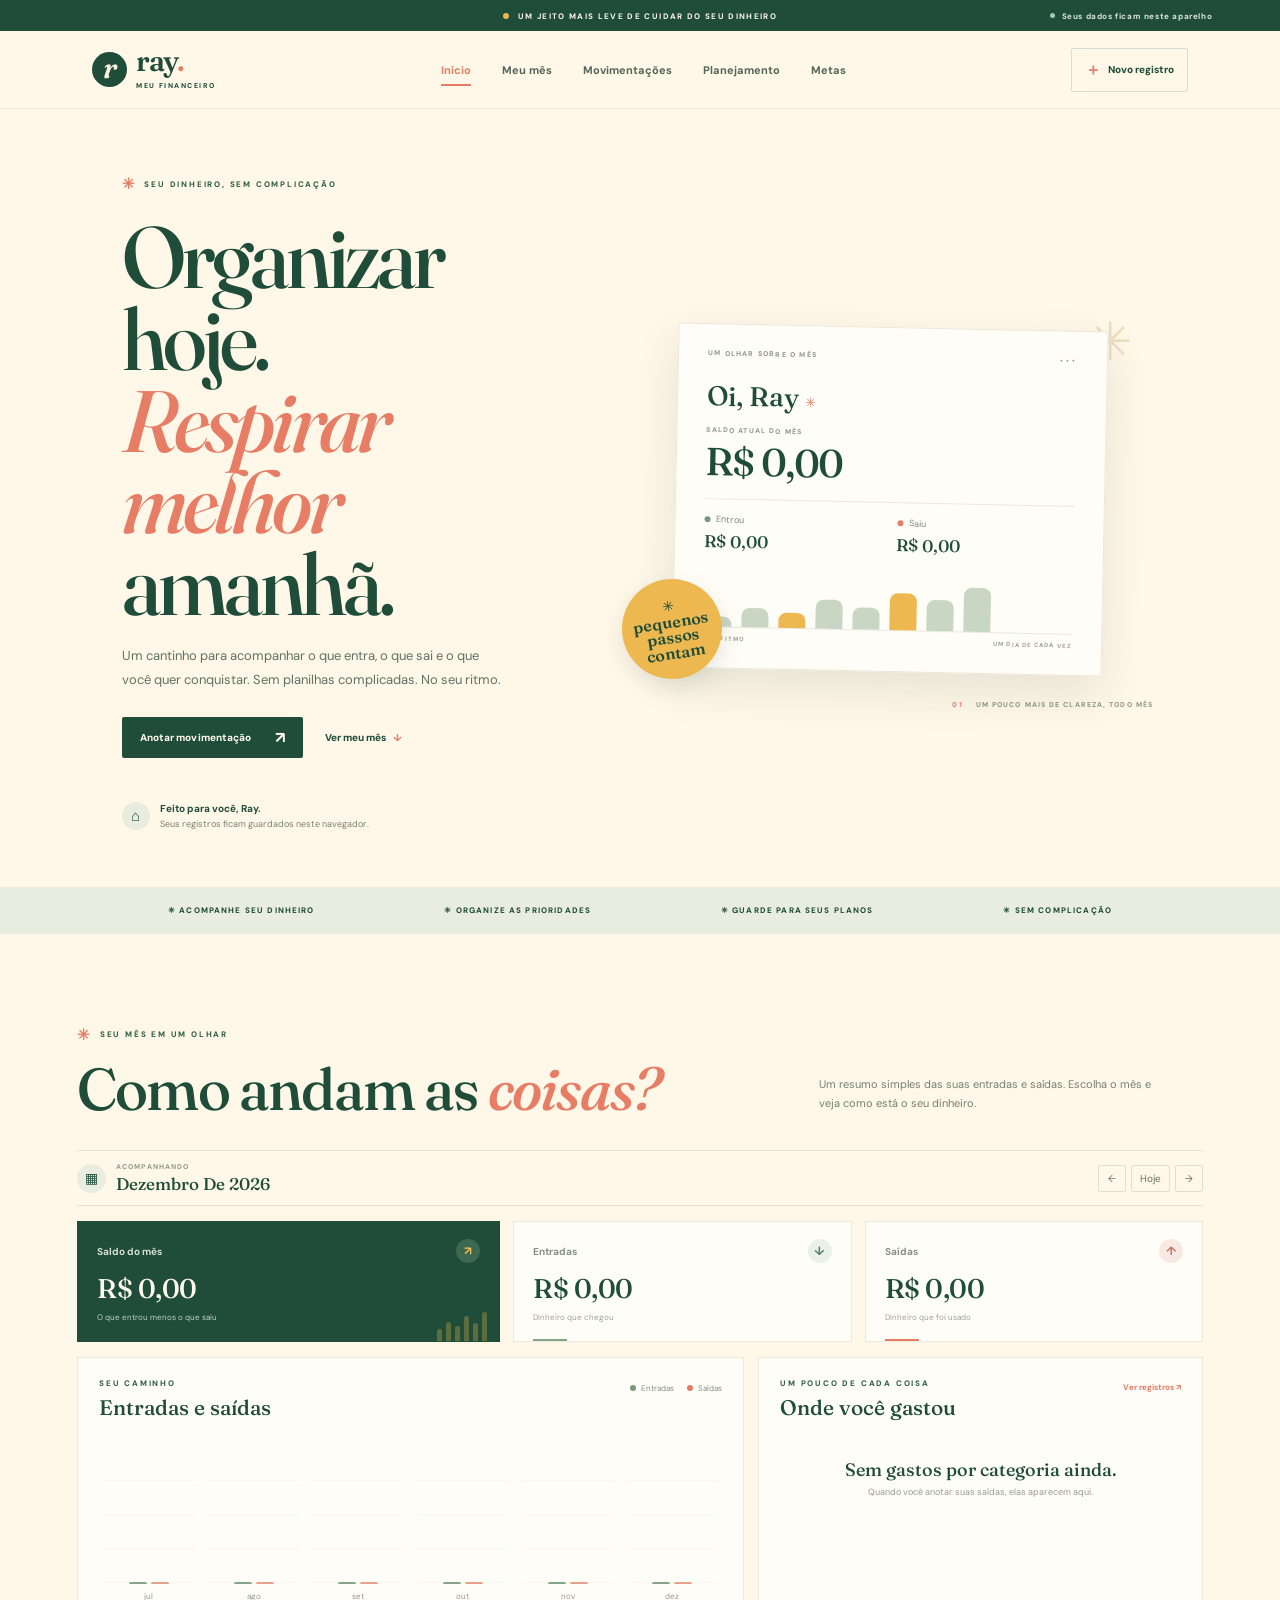
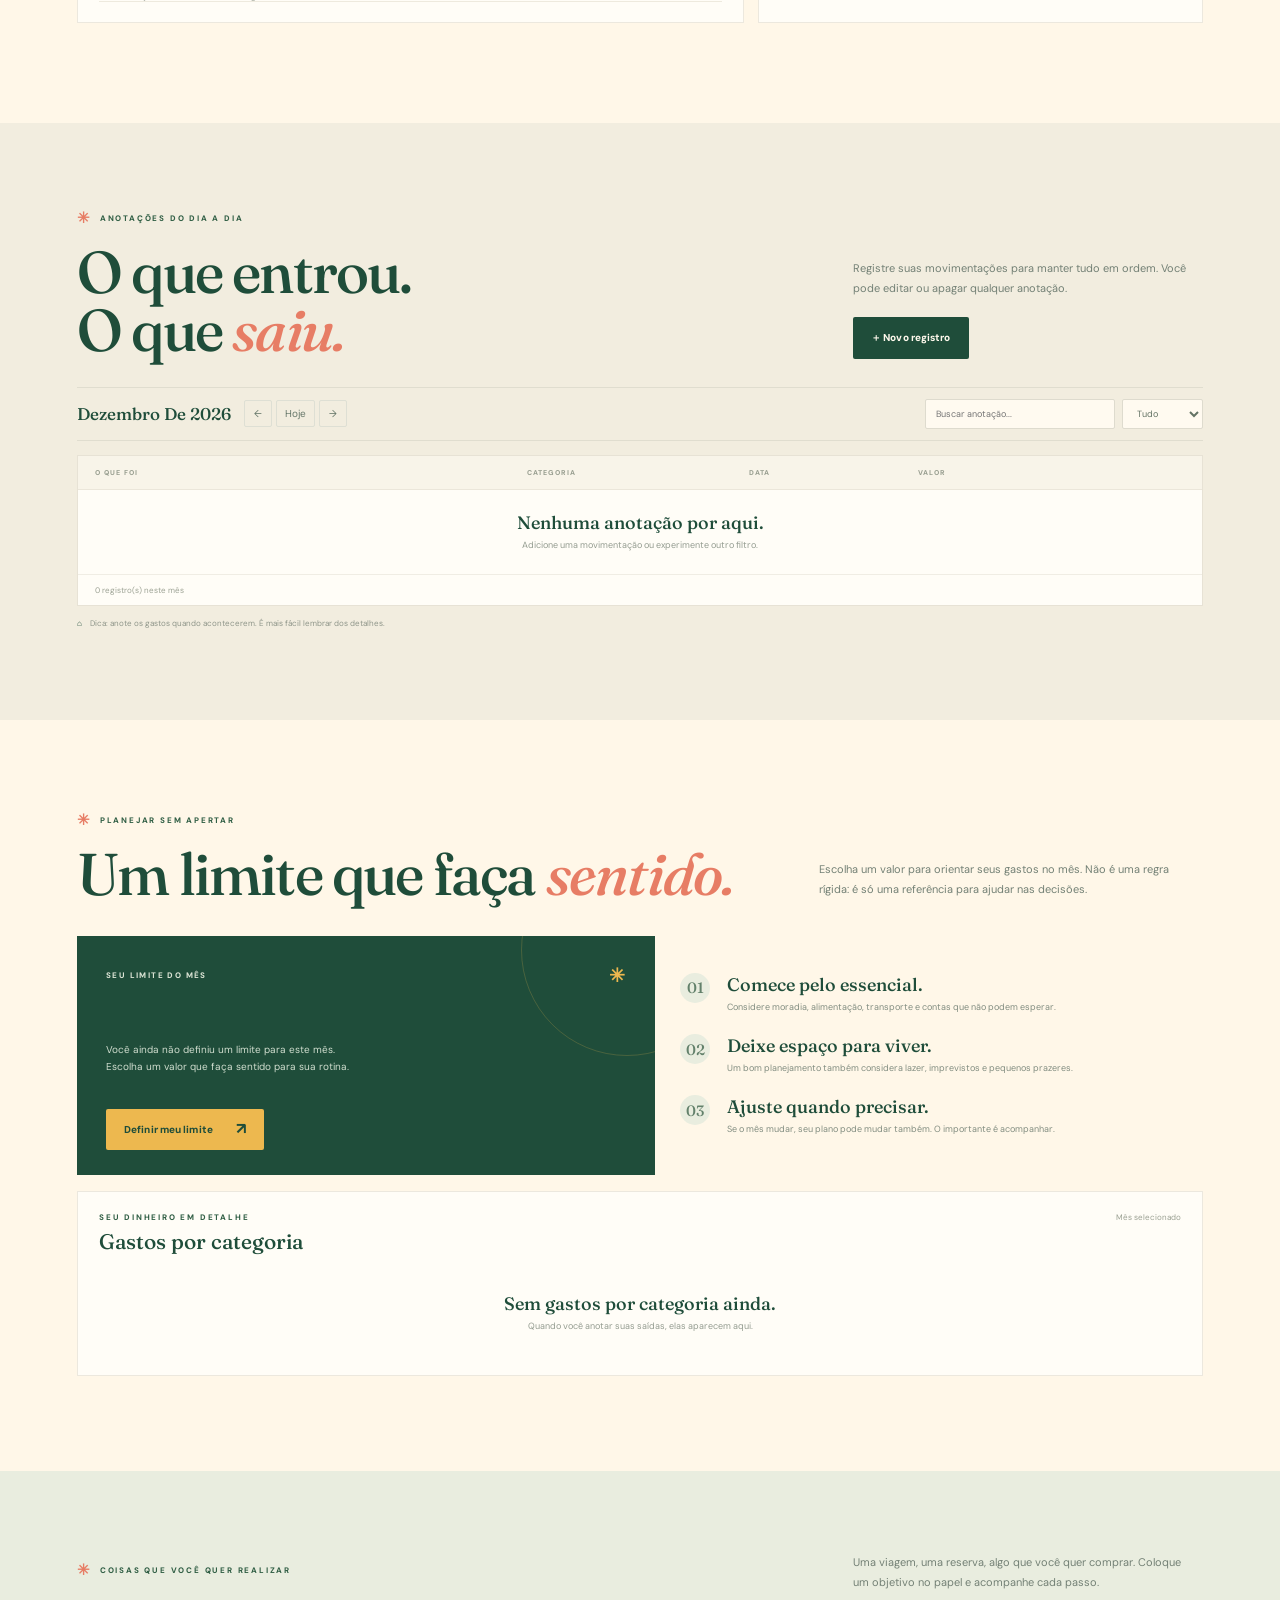
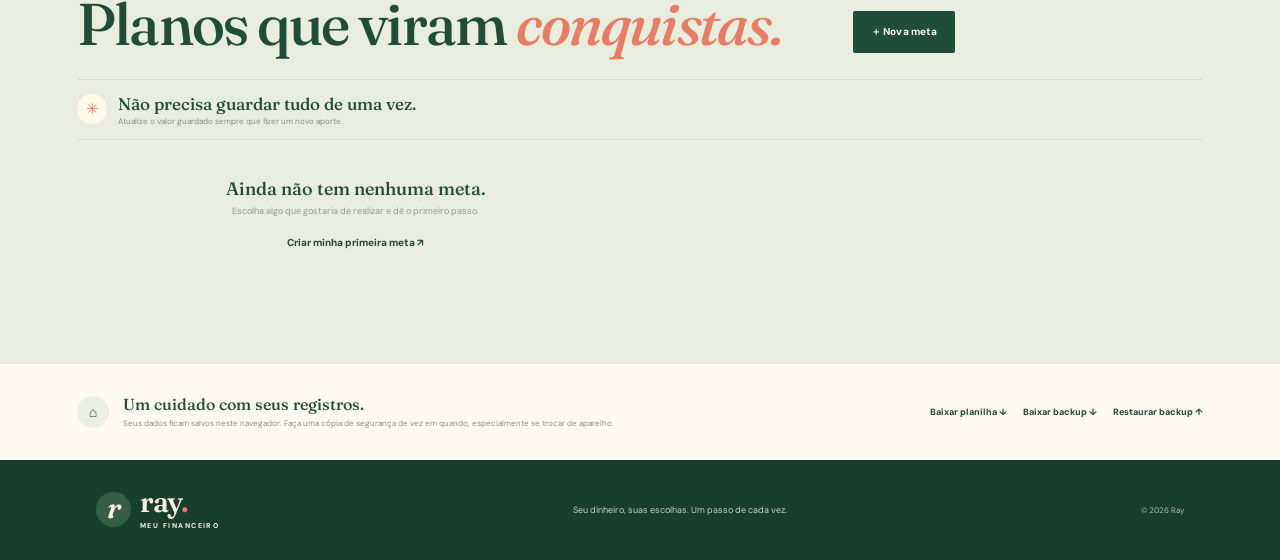
==== index.html @ ea3812a6 "Add CSV export option to finance dashboard" ====
<!doctype html>
<html lang="pt-BR">
<head>
  <meta charset="utf-8">
  <meta name="viewport" content="width=device-width, initial-scale=1">
  <meta name="theme-color" content="#fff7e8">
  <meta name="description" content="Um espaço simples para Ray acompanhar entradas, despesas, orçamento e metas pessoais.">
  <title>Ray — Meu dinheiro, no meu ritmo</title>
  <link rel="icon" href="assets/img/favicon.svg" type="image/svg+xml">
  <link rel="preconnect" href="https://fonts.googleapis.com">
  <link rel="preconnect" href="https://fonts.gstatic.com" crossorigin>
  <link href="https://fonts.googleapis.com/css2?family=DM+Sans:wght@400;500;600;700;800&family=Fraunces:opsz,wght@9..144,400;9..144,500;9..144,600;9..144,700&display=swap" rel="stylesheet">
  <link rel="stylesheet" href="assets/css/styles.css">
  <script defer src="assets/js/main.js"></script>
</head>
<body>
  <div class="announcement">
    <span class="announcement-dot"></span>
    UM JEITO MAIS LEVE DE CUIDAR DO SEU DINHEIRO
    <span class="announcement-right"><i></i> Seus dados ficam neste aparelho</span>
  </div>

  <header class="site-header">
    <a class="brand" href="#inicio" aria-label="Ray, início">
      <span class="brand-mark"><span>r</span></span>
      <span class="brand-word">ray<span>.</span><small>MEU FINANCEIRO</small></span>
    </a>
    <button class="mobile-nav-toggle" id="mobile-nav-toggle" type="button" aria-label="Abrir navegação" aria-expanded="false">☰</button>
    <nav class="desktop-nav" id="desktop-nav" aria-label="Navegação principal">
      <a href="#inicio" class="active">Início</a>
      <a href="#resumo">Meu mês</a>
      <a href="#movimentacoes">Movimentações</a>
      <a href="#planejamento">Planejamento</a>
      <a href="#metas">Metas</a>
    </nav>
    <button class="header-action" type="button" data-action="add-transaction"><span>＋</span> Novo registro</button>
  </header>

  <main>
    <section class="hero" id="inicio">
      <div class="hero-copy">
        <div class="eyebrow"><span>✳</span> SEU DINHEIRO, SEM COMPLICAÇÃO</div>
        <h1>Organizar hoje.<br><em>Respirar melhor</em><br>amanhã.</h1>
        <p>Um cantinho para acompanhar o que entra, o que sai e o que você quer conquistar. Sem planilhas complicadas. No seu ritmo.</p>
        <div class="hero-actions">
          <button class="button button-dark" type="button" data-action="add-transaction">Anotar movimentação <span>↗</span></button>
          <a class="text-link" href="#resumo">Ver meu mês <span>↓</span></a>
        </div>
        <div class="hero-note">
          <span class="note-symbol">⌂</span>
          <span><b>Feito para você, Ray.</b><br>Seus registros ficam guardados neste navegador.</span>
        </div>
      </div>

      <div class="hero-visual" aria-label="Prévia ilustrativa do resumo financeiro">
        <div class="hero-sun">✳</div>
        <div class="hero-paper">
          <div class="paper-head"><span>UM OLHAR SOBRE O MÊS</span><span class="paper-menu">•••</span></div>
          <div class="paper-greeting">Oi, Ray <span>✳</span></div>
          <div class="paper-label">SALDO ATUAL DO MÊS</div>
          <div class="paper-balance" id="hero-balance">R$ 0,00</div>
          <div class="paper-divider"></div>
          <div class="paper-stats">
            <div><span><i class="mini-dot dot-in"></i> Entrou</span><b id="hero-income">R$ 0,00</b></div>
            <div><span><i class="mini-dot dot-out"></i> Saiu</span><b id="hero-expenses">R$ 0,00</b></div>
          </div>
          <div class="paper-chart" id="hero-chart" aria-hidden="true">
            <i style="height:18%"></i><i style="height:34%"></i><i style="height:27%"></i><i style="height:51%"></i><i style="height:39%"></i><i style="height:66%"></i><i style="height:55%"></i><i style="height:78%"></i>
          </div>
          <div class="paper-chart-foot"><span>SEU RITMO</span><span>UM DIA DE CADA VEZ</span></div>
        </div>
        <div class="hero-sticker"><span>✳</span><b>pequenos<br>passos contam</b></div>
        <div class="hero-caption"><span>01</span> UM POUCO MAIS DE CLAREZA, TODO MÊS</div>
      </div>
    </section>

    <section class="benefit-strip">
      <span>✳ ACOMPANHE SEU DINHEIRO</span>
      <span>✳ ORGANIZE AS PRIORIDADES</span>
      <span>✳ GUARDE PARA SEUS PLANOS</span>
      <span>✳ SEM COMPLICAÇÃO</span>
    </section>

    <section class="section-wrap month-section" id="resumo">
      <div class="section-heading">
        <div>
          <div class="eyebrow"><span>✳</span> SEU MÊS EM UM OLHAR</div>
          <h2>Como andam as <em>coisas?</em></h2>
        </div>
        <p>Um resumo simples das suas entradas e saídas. Escolha o mês e veja como está o seu dinheiro.</p>
      </div>
      <div class="month-toolbar">
        <div class="month-current"><span class="month-icon">▦</span><div><small>ACOMPANHANDO</small><strong id="month-label">Mês atual</strong></div></div>
        <div class="month-switch">
          <button type="button" data-action="previous-month" aria-label="Mês anterior">←</button>
          <button type="button" data-action="current-month">Hoje</button>
          <button type="button" data-action="next-month" aria-label="Próximo mês">→</button>
        </div>
      </div>

      <div class="summary-grid">
        <article class="summary-card balance-card">
          <div class="summary-card-head"><span>Saldo do mês</span><span class="summary-symbol">↗</span></div>
          <strong id="summary-balance">R$ 0,00</strong>
          <small>O que entrou menos o que saiu</small>
          <div class="balance-flourish"><i></i><i></i><i></i><i></i><i></i><i></i></div>
        </article>
        <article class="summary-card">
          <div class="summary-card-head"><span>Entradas</span><span class="summary-symbol symbol-green">↓</span></div>
          <strong id="summary-income">R$ 0,00</strong>
          <small>Dinheiro que chegou</small>
          <div class="summary-underline underline-green"></div>
        </article>
        <article class="summary-card">
          <div class="summary-card-head"><span>Saídas</span><span class="summary-symbol symbol-coral">↑</span></div>
          <strong id="summary-expenses">R$ 0,00</strong>
          <small>Dinheiro que foi usado</small>
          <div class="summary-underline underline-coral"></div>
        </article>
      </div>

      <div class="summary-lower">
        <article class="paper-panel movement-panel">
          <div class="panel-heading">
            <div><span class="eyebrow">SEU CAMINHO</span><h3>Entradas e saídas</h3></div>
            <div class="chart-legend"><span><i class="legend-in"></i>Entradas</span><span><i class="legend-out"></i>Saídas</span></div>
          </div>
          <div class="movement-chart" id="movement-chart"></div>
        </article>
        <article class="paper-panel category-panel">
          <div class="panel-heading">
            <div><span class="eyebrow">UM POUCO DE CADA COISA</span><h3>Onde você gastou</h3></div>
            <a class="small-link" href="#movimentacoes">Ver registros ↗</a>
          </div>
          <div id="category-breakdown" class="category-breakdown"></div>
        </article>
      </div>
    </section>

    <section class="transactions-section" id="movimentacoes">
      <div class="section-wrap transactions-wrap">
        <div class="section-heading">
          <div><div class="eyebrow"><span>✳</span> ANOTAÇÕES DO DIA A DIA</div><h2>O que entrou.<br>O que <em>saiu.</em></h2></div>
          <div class="section-heading-side"><p>Registre suas movimentações para manter tudo em ordem. Você pode editar ou apagar qualquer anotação.</p><button class="button button-dark" type="button" data-action="add-transaction">＋ Novo registro</button></div>
        </div>
        <div class="records-toolbar">
          <div class="records-month"><strong id="records-month-label">Mês atual</strong><div class="month-switch"><button type="button" data-action="previous-month" aria-label="Mês anterior">←</button><button type="button" data-action="current-month">Hoje</button><button type="button" data-action="next-month" aria-label="Próximo mês">→</button></div></div>
          <div class="record-filters"><input type="search" id="transaction-search" placeholder="Buscar anotação..." aria-label="Buscar movimentação"><select id="transaction-filter" aria-label="Filtrar por tipo"><option value="all">Tudo</option><option value="income">Entradas</option><option value="expense">Saídas</option></select></div>
        </div>
        <div class="records-table">
          <div class="records-head"><span>O QUE FOI</span><span>CATEGORIA</span><span>DATA</span><span>VALOR</span><span></span></div>
          <div id="all-transactions"></div>
          <div class="records-foot" id="transaction-count">Nenhum registro ainda</div>
        </div>
        <div class="records-note"><span>⌂</span> Dica: anote os gastos quando acontecerem. É mais fácil lembrar dos detalhes.</div>
      </div>
    </section>

    <section class="section-wrap planning-section" id="planejamento">
      <div class="section-heading">
        <div><div class="eyebrow"><span>✳</span> PLANEJAR SEM APERTAR</div><h2>Um limite que faça <em>sentido.</em></h2></div>
        <p>Escolha um valor para orientar seus gastos no mês. Não é uma regra rígida: é só uma referência para ajudar nas decisões.</p>
      </div>
      <div class="planning-grid">
        <article class="budget-paper">
          <div class="budget-top"><span>SEU LIMITE DO MÊS</span><span class="budget-flower">✳</span></div>
          <div id="budget-summary" class="budget-summary"></div>
          <button class="button button-cream" type="button" data-action="set-budget">Definir meu limite <span>↗</span></button>
        </article>
        <div class="planning-side">
          <div class="planning-note">
            <span class="note-number">01</span><div><b>Comece pelo essencial.</b><p>Considere moradia, alimentação, transporte e contas que não podem esperar.</p></div>
          </div>
          <div class="planning-note">
            <span class="note-number">02</span><div><b>Deixe espaço para viver.</b><p>Um bom planejamento também considera lazer, imprevistos e pequenos prazeres.</p></div>
          </div>
          <div class="planning-note">
            <span class="note-number">03</span><div><b>Ajuste quando precisar.</b><p>Se o mês mudar, seu plano pode mudar também. O importante é acompanhar.</p></div>
          </div>
        </div>
      </div>
      <div class="category-budget paper-panel">
        <div class="panel-heading"><div><span class="eyebrow">SEU DINHEIRO EM DETALHE</span><h3>Gastos por categoria</h3></div><span class="soft-label">Mês selecionado</span></div>
        <div id="planning-categories" class="category-breakdown"></div>
      </div>
    </section>

    <section class="goals-section" id="metas">
      <div class="section-wrap goals-wrap">
        <div class="section-heading">
          <div><div class="eyebrow"><span>✳</span> COISAS QUE VOCÊ QUER REALIZAR</div><h2>Planos que viram <em>conquistas.</em></h2></div>
          <div class="section-heading-side"><p>Uma viagem, uma reserva, algo que você quer comprar. Coloque um objetivo no papel e acompanhe cada passo.</p><button class="button button-dark" type="button" data-action="add-goal">＋ Nova meta</button></div>
        </div>
        <div class="goals-intro"><span>✳</span><div><b>Não precisa guardar tudo de uma vez.</b><small>Atualize o valor guardado sempre que fizer um novo aporte.</small></div></div>
        <div class="goals-grid" id="goals-list"></div>
      </div>
    </section>

    <section class="backup-section">
      <div class="section-wrap backup-inner">
        <div class="backup-mark">⌂</div>
        <div><b>Um cuidado com seus registros.</b><p>Seus dados ficam salvos neste navegador. Faça uma cópia de segurança de vez em quando, especialmente se trocar de aparelho.</p></div>
        <div class="backup-actions"><button class="text-link" type="button" data-action="export-csv">Baixar planilha ↓</button><button class="text-link" type="button" data-action="export-backup">Baixar backup ↓</button><button class="text-link" type="button" data-action="import-backup">Restaurar backup ↑</button><input type="file" id="backup-file" accept="application/json,.json" hidden></div>
      </div>
    </section>
  </main>

  <footer class="site-footer">
    <a class="brand footer-brand" href="#inicio"><span class="brand-mark"><span>r</span></span><span class="brand-word">ray<span>.</span><small>MEU FINANCEIRO</small></span></a>
    <p>Seu dinheiro, suas escolhas. Um passo de cada vez.</p>
    <span class="footer-year">© <span id="current-year"></span> Ray</span>
  </footer>

  <dialog class="modal" id="transaction-modal">
    <form id="transaction-form" class="modal-form">
      <div class="modal-head"><div><span class="eyebrow">UM NOVO REGISTRO</span><h2 id="transaction-modal-title">O que aconteceu?</h2></div><button class="modal-close" type="button" data-close="transaction-modal" aria-label="Fechar">×</button></div>
      <input type="hidden" name="id">
      <div class="type-switch"><label><input type="radio" name="type" value="expense" checked><span>Saída</span></label><label><input type="radio" name="type" value="income"><span>Entrada</span></label></div>
      <label class="field-label">Descrição<input name="description" maxlength="70" placeholder="Ex.: mercado, salário..." required></label>
      <div class="form-grid"><label class="field-label">Valor<input name="amount" type="number" min="0.01" step="0.01" placeholder="0,00" required></label><label class="field-label">Data<input name="date" type="date" required></label></div>
      <label class="field-label">Categoria<select name="category" id="transaction-category" required></select></label>
      <div class="modal-actions"><button class="button button-soft" type="button" data-close="transaction-modal">Cancelar</button><button class="button button-dark" type="submit">Salvar registro <span>↗</span></button></div>
    </form>
  </dialog>

  <dialog class="modal" id="budget-modal">
    <form id="budget-form" class="modal-form">
      <div class="modal-head"><div><span class="eyebrow">SEU PLANEJAMENTO</span><h2>Qual é o seu limite?</h2></div><button class="modal-close" type="button" data-close="budget-modal" aria-label="Fechar">×</button></div>
      <p class="modal-copy">Escolha quanto deseja usar neste mês. Você pode alterar esse valor quando quiser.</p>
      <label class="field-label">Limite mensal (R$)<input name="limit" type="number" min="0.01" step="0.01" placeholder="Ex.: 2500" required></label>
      <div class="modal-actions"><button class="button button-soft" type="button" data-close="budget-modal">Agora não</button><button class="button button-dark" type="submit">Guardar limite <span>↗</span></button></div>
    </form>
  </dialog>

  <dialog class="modal" id="goal-modal">
    <form id="goal-form" class="modal-form">
      <div class="modal-head"><div><span class="eyebrow">UM PLANO SEU</span><h2 id="goal-modal-title">O que você quer conquistar?</h2></div><button class="modal-close" type="button" data-close="goal-modal" aria-label="Fechar">×</button></div>
      <input type="hidden" name="id">
      <label class="field-label">Nome da meta<input name="name" maxlength="55" placeholder="Ex.: viagem, reserva..." required></label>
      <div class="form-grid"><label class="field-label">Valor desejado (R$)<input name="target" type="number" min="0.01" step="0.01" placeholder="Ex.: 5000" required></label><label class="field-label">Já guardado (R$)<input name="saved" type="number" min="0" step="0.01" value="0"></label></div>
      <div class="modal-actions"><button class="button button-soft" type="button" data-close="goal-modal">Cancelar</button><button class="button button-dark" type="submit">Salvar meta <span>↗</span></button></div>
    </form>
  </dialog>

  <dialog class="modal" id="contribution-modal">
    <form id="contribution-form" class="modal-form">
      <div class="modal-head"><div><span class="eyebrow">MAIS UM PASSO</span><h2>Adicionar ao que guardou.</h2></div><button class="modal-close" type="button" data-close="contribution-modal" aria-label="Fechar">×</button></div>
      <input type="hidden" name="id">
      <p class="modal-copy" id="contribution-goal-name"></p>
      <label class="field-label">Quanto você guardou agora? (R$)<input name="amount" type="number" min="0.01" step="0.01" placeholder="0,00" required></label>
      <div class="modal-actions"><button class="button button-soft" type="button" data-close="contribution-modal">Cancelar</button><button class="button button-dark" type="submit">Atualizar meta <span>↗</span></button></div>
    </form>
  </dialog>

  <div class="toast" id="toast" role="status" aria-live="polite"></div>
</body>
</html>
---- assets/css/styles.css ----
:root{
  --green:#1f4d3a;--green-2:#315f45;--green-soft:#eaf0e5;--cream:#fff7e8;--cream-2:#f5eedf;
  --coral:#e77d65;--mango:#edb84f;--ink:#20382b;--muted:#748075;--line:#e6e4d9;--white:#fffdf7;
  --shadow:0 18px 45px rgba(31,77,58,.11);--serif:'Fraunces',Georgia,serif;--sans:'DM Sans',Arial,sans-serif;
}
*{box-sizing:border-box}html{scroll-behavior:smooth;scroll-padding-top:95px}body{margin:0;background:var(--cream);color:var(--ink);font-family:var(--sans);font-size:14px;-webkit-font-smoothing:antialiased}button,a,input,select{font:inherit}button{cursor:pointer}a{color:inherit;text-decoration:none}h1,h2,h3,p{margin-top:0}
.announcement{height:31px;background:var(--green);color:#f8f3e6;display:flex;align-items:center;justify-content:center;gap:9px;font-size:8px;letter-spacing:1.35px;font-weight:800}.announcement-dot{height:6px;width:6px;border-radius:50%;background:var(--mango)}.announcement-right{position:absolute;right:5.3%;font-size:8px;letter-spacing:.6px;color:#d7e2d4;display:flex;align-items:center;gap:7px}.announcement-right i{height:5px;width:5px;border-radius:50%;background:#a9c6a9}
.site-header{height:78px;padding:0 7.2%;display:flex;align-items:center;justify-content:space-between;background:rgba(255,247,232,.96);position:sticky;top:0;z-index:20;border-bottom:1px solid rgba(31,77,58,.08);backdrop-filter:blur(14px)}
.brand{display:flex;align-items:center;gap:9px;flex-shrink:0}.brand-mark{width:35px;height:35px;border-radius:50%;display:grid;place-items:center;background:var(--green);color:#f8f1df}.brand-mark>span{font:600 29px/.8 var(--serif);font-style:italic;transform:translateY(-2px)}.brand-word{font:600 29px/.85 var(--serif);letter-spacing:-1.5px;color:var(--green)}.brand-word>span{color:var(--coral)}.brand-word small{display:block;margin-top:7px;font:800 7px var(--sans);letter-spacing:1.45px}
.desktop-nav{display:flex;gap:31px;font-size:11px;font-weight:700;color:#536558}.desktop-nav a{transition:color .2s;position:relative}.desktop-nav a:hover,.desktop-nav a.active{color:var(--coral)}.desktop-nav a.active:after{content:"";position:absolute;left:0;right:0;bottom:-9px;height:2px;background:var(--coral)}
.header-action{display:flex;align-items:center;gap:7px;border:1px solid #d8dfd1;background:transparent;border-radius:2px;padding:10px 13px;color:var(--green);font-weight:800;font-size:10px}.header-action>span{color:var(--coral);font-size:16px}.header-action:hover{background:var(--green);color:#fff9ed;border-color:var(--green)}.header-action:hover>span{color:var(--mango)}.mobile-nav-toggle{display:none;border:1px solid #d8dfd1;background:transparent;width:34px;height:34px;color:var(--green);border-radius:2px}
.hero{min-height:560px;padding:58px 9.5% 55px;display:grid;grid-template-columns:.9fr 1.1fr;align-items:center;gap:6%;position:relative;overflow:hidden}.hero-copy{padding:7px 0 0;position:relative;z-index:2}.eyebrow{font-size:8px;line-height:1.4;letter-spacing:1.8px;font-weight:800;color:var(--green-2);display:flex;align-items:center;gap:8px}.eyebrow>span{font-size:15px;color:var(--coral)}
.hero h1{font:500 clamp(58px,6.8vw,89px)/.94 var(--serif);letter-spacing:-3.8px;color:var(--green);margin:21px 0 19px}.hero h1 em,.section-heading h2 em,.custom-copy h2 em{color:var(--coral);font-weight:500}.hero-copy>p{max-width:385px;font-size:13px;line-height:1.85;color:#617166;margin-bottom:25px}.hero-actions{display:flex;align-items:center;gap:22px;flex-wrap:wrap}.button{border:0;border-radius:2px;padding:14px 18px;display:inline-flex;align-items:center;gap:23px;font-size:10px;font-weight:800;letter-spacing:.1px;transition:transform .2s,background .2s}.button:hover{transform:translateY(-2px)}.button>span{font-size:16px;line-height:10px}.button-dark{background:var(--green);color:#fff9ed}.button-dark:hover{background:#153c2b}.button-cream{background:var(--mango);color:var(--green)}.button-cream:hover{background:#f6c96f}.button-soft{background:var(--cream-2);color:var(--green)}.text-link{font-size:10px;font-weight:800;color:var(--green);border:0;background:none;padding:0}.text-link>span{padding-left:5px;color:var(--coral)}.hero-note{display:flex;align-items:center;gap:10px;margin-top:43px;font-size:9px;line-height:1.6;color:#788278}.hero-note b{color:var(--green);font-size:10px}.note-symbol{width:28px;height:28px;border-radius:50%;display:grid;place-items:center;background:#e9eddf;color:var(--green);font-size:15px}
.hero-visual{height:420px;position:relative;display:flex;align-items:center;justify-content:center}.hero-paper{width:min(100%,430px);min-height:345px;background:#fffdf7;padding:24px 29px 20px;border:1px solid #ece7d9;box-shadow:var(--shadow);position:relative;z-index:2;transform:rotate(1.2deg)}.paper-head{display:flex;justify-content:space-between;color:#92988a;font-size:7px;font-weight:800;letter-spacing:1.2px}.paper-menu{letter-spacing:3px}.paper-greeting{font:500 27px var(--serif);color:var(--green);margin:22px 0 13px}.paper-greeting span{font-size:13px;color:var(--coral)}.paper-label{font-size:7px;font-weight:800;letter-spacing:1.15px;color:#909a8e}.paper-balance{font:500 39px/.98 var(--serif);color:var(--green);margin-top:8px;letter-spacing:-1px}.paper-divider{height:1px;background:#eae8df;margin:18px 0 14px}.paper-stats{display:grid;grid-template-columns:1fr 1fr;gap:15px}.paper-stats>div{display:grid;gap:5px}.paper-stats span{display:flex;align-items:center;gap:6px;color:#7e8a7e;font-size:9px}.paper-stats b{font:500 17px var(--serif);color:var(--green)}.mini-dot{width:6px;height:6px;border-radius:50%;display:inline-block}.dot-in{background:#76987b}.dot-out{background:var(--coral)}.paper-chart{height:58px;display:flex;align-items:end;gap:10px;border-bottom:1px solid #e9e8df;margin-top:18px;padding:0 2px}.paper-chart i{flex:1;max-width:27px;background:#c8d6c3;border-radius:8px 8px 0 0}.paper-chart i:nth-child(3n){background:#edb84f}.paper-chart-foot{display:flex;justify-content:space-between;color:#a0a394;font-size:6px;letter-spacing:1.1px;font-weight:800;margin-top:7px}.hero-sun{position:absolute;top:18px;right:5%;font-size:53px;color:#e9d8b4;opacity:.8}.hero-sticker{position:absolute;left:0;bottom:30px;z-index:3;width:100px;height:100px;border-radius:50%;background:var(--mango);display:flex;flex-direction:column;align-items:center;justify-content:center;transform:rotate(-9deg);color:var(--green);box-shadow:0 8px 22px rgba(31,77,58,.12)}.hero-sticker>span{font-size:14px}.hero-sticker>b{font:600 16px/.95 var(--serif);text-align:center}.hero-caption{position:absolute;right:1%;bottom:0;display:flex;gap:13px;color:#90988c;font-size:7px;letter-spacing:1.1px;font-weight:800}.hero-caption span{color:var(--coral)}
.benefit-strip{min-height:47px;background:#e8eddf;display:flex;align-items:center;justify-content:space-evenly;gap:13px;padding:10px 4%;color:var(--green);font-size:8px;font-weight:800;letter-spacing:1.15px}.benefit-strip span{white-space:nowrap}.section-wrap{max-width:1190px;margin:0 auto;padding-left:32px;padding-right:32px}
.month-section{padding-top:91px;padding-bottom:100px}.section-heading{display:flex;align-items:flex-end;justify-content:space-between;gap:35px;margin-bottom:33px}.section-heading h2{font:500 clamp(39px,4.6vw,59px)/.98 var(--serif);letter-spacing:-1.8px;color:var(--green);margin:14px 0 0}.section-heading>p,.section-heading-side>p{max-width:350px;color:#738075;line-height:1.8;font-size:11px;margin:0 3% 3px 0}.month-toolbar{display:flex;align-items:center;justify-content:space-between;margin-bottom:15px;padding:11px 0;border-top:1px solid var(--line);border-bottom:1px solid var(--line)}.month-current{display:flex;align-items:center;gap:10px}.month-icon{width:29px;height:29px;border-radius:50%;display:grid;place-items:center;background:#e8eddf;color:var(--green)}.month-current>div{display:grid;gap:2px}.month-current small{color:#939b8e;font-size:7px;letter-spacing:1.1px;font-weight:800}.month-current strong{font:500 17px var(--serif);color:var(--green);text-transform:capitalize}.month-switch{display:flex;align-items:center;gap:5px}.month-switch button{height:27px;min-width:28px;padding:0 8px;border:1px solid #dedfd4;background:transparent;color:#66776a;border-radius:2px;font-size:10px}.month-switch button:hover{background:var(--green);color:white;border-color:var(--green)}
.summary-grid{display:grid;grid-template-columns:1.25fr 1fr 1fr;gap:13px}.summary-card{position:relative;overflow:hidden;background:#fffdf7;border:1px solid #ece8de;padding:17px 19px;min-height:120px}.balance-card{background:var(--green);border-color:var(--green);color:#fff8e9}.summary-card-head{display:flex;align-items:center;justify-content:space-between;color:#859084;font-size:10px;font-weight:700}.balance-card .summary-card-head{color:#d6e0d3}.summary-symbol{width:24px;height:24px;border-radius:50%;display:grid;place-items:center;background:#edf1e8;color:#66866e;font-size:12px}.symbol-green{background:#eaf1e8;color:#5a8366}.symbol-coral{background:#f8e9e3;color:#c47762}.balance-card .summary-symbol{background:#3d6950;color:var(--mango)}.summary-card>strong{display:block;font:500 27px var(--serif);letter-spacing:-.5px;color:var(--green);margin:9px 0 1px;position:relative;z-index:1}.balance-card>strong{color:#fff9ed}.summary-card>small{font-size:8px;color:#9ba395}.balance-card>small{color:#c4d2c2}.balance-flourish{position:absolute;right:12px;bottom:0;display:flex;align-items:end;gap:4px;opacity:.3}.balance-flourish i{width:5px;background:var(--mango);border-radius:4px 4px 0 0}.balance-flourish i:nth-child(1){height:12px}.balance-flourish i:nth-child(2){height:19px}.balance-flourish i:nth-child(3){height:15px}.balance-flourish i:nth-child(4){height:25px}.balance-flourish i:nth-child(5){height:18px}.balance-flourish i:nth-child(6){height:29px}.summary-underline{position:absolute;bottom:0;left:19px;width:34px;height:2px}.underline-green{background:#81a486}.underline-coral{background:var(--coral)}
.summary-lower{display:grid;grid-template-columns:1.2fr .8fr;gap:14px;margin-top:15px}.paper-panel{background:#fffdf7;border:1px solid #ece8de;padding:20px 21px}.panel-heading{display:flex;align-items:flex-start;justify-content:space-between;gap:15px;margin-bottom:17px}.panel-heading h3{font:500 21px var(--serif);color:var(--green);margin:5px 0 0}.chart-legend{display:flex;gap:13px;margin-top:5px}.chart-legend span{font-size:8px;color:#859083;display:flex;align-items:center;gap:5px}.chart-legend i{height:6px;width:6px;border-radius:50%}.legend-in{background:#799b7c}.legend-out{background:var(--coral)}.movement-chart{height:165px;display:flex;align-items:end;justify-content:space-around;gap:13px;padding:0 4px;border-bottom:1px solid #eeeade}.movement-month{height:100%;flex:1;display:flex;flex-direction:column;align-items:center;justify-content:end;gap:7px;min-width:0}.movement-bars{height:137px;width:100%;display:flex;justify-content:center;align-items:end;gap:4px;background:repeating-linear-gradient(to bottom,transparent 0,transparent 33px,#f1efe7 34px)}.movement-bars i{display:block;width:min(33%,18px);min-height:2px;border-radius:5px 5px 0 0}.movement-bars .bar-in{background:#85a58a}.movement-bars .bar-out{background:#e5a18b}.movement-month small{font-size:8px;color:#92998d;text-transform:lowercase}.category-breakdown{display:grid;gap:13px}.category-row{display:grid;grid-template-columns:27px 1fr auto;align-items:center;gap:9px}.category-icon{height:26px;width:26px;border-radius:50%;background:#edf0e7;display:grid;place-items:center;color:#63826b;font-size:11px}.category-info{min-width:0}.category-info strong{display:block;font-size:9px;color:#53665a;font-weight:700}.category-track{height:3px;background:#efeee6;margin-top:5px;overflow:hidden}.category-track i{display:block;height:100%;background:#8da88e}.category-row>strong{font:500 13px var(--serif);color:var(--green);white-space:nowrap}.small-link{font-size:8px;font-weight:800;color:var(--coral);margin-top:4px}.empty-state{padding:21px 10px;text-align:center;color:#949c90;font-size:9px;line-height:1.7}.empty-state b{display:block;font:500 18px var(--serif);color:var(--green);margin-bottom:4px}
.transactions-section{background:#f2eddf;padding:85px 0 92px}.transactions-wrap .section-heading{margin-bottom:28px}.section-heading-side{display:flex;flex-direction:column;align-items:flex-start;gap:15px}.records-toolbar{display:flex;justify-content:space-between;align-items:center;gap:15px;padding:11px 0;border-top:1px solid #e0ddcf;border-bottom:1px solid #e0ddcf}.records-month{display:flex;align-items:center;gap:13px}.records-month>strong{font:500 17px var(--serif);color:var(--green);text-transform:capitalize}.records-month .month-switch{gap:4px}.record-filters{display:flex;gap:7px}.record-filters input,.record-filters select{height:30px;border:1px solid #dedbce;border-radius:2px;background:#fffaf0;color:#647365;font-size:9px;padding:0 10px;outline:none}.record-filters input{width:190px}.record-filters input:focus,.record-filters select:focus{border-color:#9eae98}.records-table{background:#fffdf7;border:1px solid #e7e2d5;margin-top:14px}.records-head{display:grid;grid-template-columns:2fr 1fr .75fr 1fr 45px;gap:12px;padding:12px 17px;background:#f8f4e9;border-bottom:1px solid #ebe6da;font-size:7px;letter-spacing:1px;font-weight:800;color:#999f91}.record-row{display:grid;grid-template-columns:2fr 1fr .75fr 1fr 45px;gap:12px;align-items:center;min-height:52px;padding:0 17px;border-bottom:1px solid #f0ede4}.record-row:last-child{border-bottom:0}.record-description{display:flex;align-items:center;gap:9px;min-width:0}.record-icon{height:27px;width:27px;flex-shrink:0;border-radius:50%;background:#eef0e7;display:grid;place-items:center;color:#67826b;font-size:11px}.record-description b{font-size:9px;font-weight:700;color:#485c50;white-space:nowrap;overflow:hidden;text-overflow:ellipsis}.record-category,.record-date{font-size:8px;color:#91998e}.record-amount{font:500 14px var(--serif);white-space:nowrap;color:var(--green)}.record-amount.expense{color:#b96f5f}.record-amount.income{color:#61876a}.record-actions{display:flex;gap:1px}.record-actions button{height:24px;width:22px;border:0;background:transparent;color:#9ba293;border-radius:2px;font-size:12px}.record-actions button:hover{background:#f0eee4;color:var(--green)}.records-foot{padding:10px 17px;border-top:1px solid #f0ede4;color:#9ca294;font-size:8px}.records-note{display:flex;gap:8px;align-items:center;color:#8e9589;font-size:8px;margin-top:12px}.records-note span{color:var(--green)}
.planning-section{padding-top:90px;padding-bottom:95px}.planning-grid{display:grid;grid-template-columns:1.05fr .95fr;gap:25px;align-items:stretch}.budget-paper{background:var(--green);color:var(--cream);padding:27px 29px 25px;position:relative;overflow:hidden}.budget-paper:after{content:"";position:absolute;width:210px;height:210px;border:1px solid rgba(238,184,79,.2);border-radius:50%;right:-78px;top:-92px}.budget-top{display:flex;align-items:center;justify-content:space-between;font-size:8px;letter-spacing:1.4px;font-weight:800;color:#dce4d5}.budget-flower{font-size:19px;color:var(--mango)}.budget-summary{min-height:121px;padding-top:23px;position:relative;z-index:1}.budget-value-row{display:flex;justify-content:space-between;align-items:baseline;gap:10px;margin-bottom:10px}.budget-value-row strong{font:500 33px var(--serif);color:#fff9ed}.budget-value-row span{font-size:9px;color:#c9d7c8}.budget-track{height:6px;background:rgba(255,255,255,.17);border-radius:10px;overflow:hidden}.budget-track i{display:block;height:100%;background:var(--mango);border-radius:10px}.budget-track.over i{background:#eea08a}.budget-foot{display:flex;justify-content:space-between;gap:12px;margin-top:9px;font-size:8px;color:#d3dfd0}.budget-empty{display:flex;align-items:center;min-height:95px;font-size:10px;line-height:1.7;color:#d1decf}.budget-paper .button{position:relative;z-index:1}.planning-side{display:grid;align-content:center;gap:19px;padding:5px 0}.planning-note{display:grid;grid-template-columns:35px 1fr;gap:12px;align-items:start}.note-number{width:30px;height:30px;border-radius:50%;background:#e9eddf;color:#63816b;display:grid;place-items:center;font:500 15px var(--serif)}.planning-note b{font:500 18px var(--serif);color:var(--green)}.planning-note p{font-size:9px;color:#828d80;line-height:1.7;margin:4px 0 0;max-width:360px}.category-budget{margin-top:16px}.soft-label{font-size:8px;color:#9aa092}
.goals-section{background:#e9eddf;padding:82px 0 90px}.goals-wrap .section-heading{margin-bottom:26px}.goals-intro{display:flex;align-items:center;gap:11px;padding:13px 0;border-top:1px solid #d7dfd0;border-bottom:1px solid #d7dfd0;margin-bottom:16px}.goals-intro>span{height:30px;width:30px;border-radius:50%;display:grid;place-items:center;background:#fff8e9;color:var(--coral);font-size:15px}.goals-intro b{display:block;font:500 17px var(--serif);color:var(--green)}.goals-intro small{display:block;color:#829084;font-size:8px;margin-top:2px}.goals-grid{display:grid;grid-template-columns:repeat(2,1fr);gap:12px}.goal-card{padding:19px 20px;background:#fffdf7;border:1px solid #dfe4d9;position:relative}.goal-card-top{display:flex;justify-content:space-between;align-items:center}.goal-card-icon{height:30px;width:30px;border-radius:50%;background:#edf0e6;color:#63836b;display:grid;place-items:center}.goal-actions{display:flex;gap:7px}.goal-actions button{border:0;background:none;color:#929b8c;font-size:9px}.goal-card h3{font:500 20px var(--serif);color:var(--green);margin:12px 0 5px}.goal-amounts{display:flex;justify-content:space-between;align-items:baseline;gap:10px;margin:13px 0 8px}.goal-amounts strong{font:500 24px var(--serif);color:var(--green)}.goal-amounts span{font-size:8px;color:#99a194}.goal-track{height:5px;background:#e9ece4;overflow:hidden}.goal-track i{display:block;height:100%;background:#7f9c7e}.goal-card-foot{display:flex;justify-content:space-between;gap:10px;margin-top:9px}.goal-card-foot small{font-size:8px;color:#929c90}.goal-contribute{border:0;background:none;padding:0;color:var(--coral);font-size:9px;font-weight:800}
.backup-section{padding:30px 0;background:#fffaf0;border-top:1px solid #eee8da}.backup-inner{display:flex;align-items:center;gap:14px}.backup-mark{height:32px;width:32px;flex-shrink:0;border-radius:50%;background:#eaf0e5;color:var(--green);display:grid;place-items:center}.backup-inner>div:nth-child(2){flex:1}.backup-inner b{font:500 16px var(--serif);color:var(--green)}.backup-inner p{margin:3px 0 0;color:#899285;font-size:8px;line-height:1.6;max-width:540px}.backup-actions{display:flex;gap:16px}.backup-actions .text-link{font-size:9px}.site-footer{background:#193e2e;color:#f7f0df;padding:30px 7.5%;display:flex;align-items:center;justify-content:space-between;gap:20px}.footer-brand .brand-mark{background:#365e46}.footer-brand .brand-word{color:#f7f0df}.site-footer>p{margin:0;color:#c1d0c3;font-size:9px}.footer-year{font-size:8px;color:#a9bba9}
.modal{padding:0;border:1px solid #e8dfce;border-radius:3px;width:min(480px,calc(100% - 28px));max-height:90dvh;overflow:auto;background:var(--cream);box-shadow:var(--shadow);color:var(--ink)}.modal::backdrop{background:rgba(23,48,34,.43);backdrop-filter:blur(2px)}.modal-form{padding:24px 25px;display:grid;gap:15px}.modal-head{display:flex;align-items:flex-start;justify-content:space-between;padding-bottom:15px;border-bottom:1px solid var(--line)}.modal-head h2{font:500 29px/1.05 var(--serif);color:var(--green);margin:7px 0 0;letter-spacing:-.7px}.modal-close{height:29px;width:29px;border:1px solid #dedfd2;border-radius:50%;background:transparent;color:var(--green);font-size:19px;line-height:1}.type-switch{display:grid;grid-template-columns:1fr 1fr;padding:3px;background:#eeeede;border-radius:2px}.type-switch input{position:absolute;opacity:0;pointer-events:none}.type-switch span{display:block;text-align:center;padding:8px;border-radius:2px;color:#7f8b7d;font-size:10px;font-weight:800}.type-switch input:checked+span{background:#fffdf7;color:var(--green);box-shadow:0 1px 4px rgba(20,43,69,.08)}.field-label{display:grid;gap:6px;color:#60705f;font-size:9px;font-weight:800}.field-label input,.field-label select{width:100%;height:39px;border:1px solid #dfdfd2;border-radius:2px;background:#fffdf7;padding:0 11px;color:#354b3c;font-size:10px;outline:none}.field-label input:focus,.field-label select:focus{border-color:#8ea68f;box-shadow:0 0 0 2px #e8eee4}.form-grid{display:grid;grid-template-columns:1fr 1fr;gap:10px}.modal-actions{display:flex;justify-content:flex-end;gap:8px;margin-top:4px}.modal-copy{font-size:10px;line-height:1.7;color:#879183;margin:-3px 0 1px}
.toast{position:fixed;z-index:100;bottom:22px;left:50%;transform:translate(-50%,12px);padding:10px 15px;border:1px solid #355941;background:#294737;color:#fff9ed;font-size:9px;box-shadow:none;opacity:0;pointer-events:none;transition:opacity .18s,transform .18s;max-width:calc(100% - 28px);text-align:center;border-radius:2px}.toast.show{opacity:1;transform:translate(-50%,0)}
@media(max-width:900px){.site-header{padding:0 5%}.desktop-nav{gap:18px}.hero{padding:48px 6% 50px;gap:4%;min-height:510px}.hero-visual{height:370px}.hero h1{font-size:76px}.section-wrap{padding-left:5%;padding-right:5%}.site-footer{padding-left:5%;padding-right:5%}}
@media(max-width:650px){html{scroll-padding-top:78px}.announcement{font-size:7px;letter-spacing:.8px}.announcement-right{display:none}.site-header{height:67px;padding:0 5%}.brand-mark{height:31px;width:31px}.brand-word{font-size:26px}.mobile-nav-toggle{display:block;order:3}.desktop-nav{display:none;position:absolute;left:0;right:0;top:67px;background:var(--cream);border-bottom:1px solid var(--line);padding:10px 6% 17px;flex-direction:column;gap:0;box-shadow:0 14px 25px rgba(31,77,58,.08)}.desktop-nav.open{display:flex}.desktop-nav a{padding:12px 0;border-bottom:1px solid #eee9dc}.desktop-nav a.active:after{display:none}.header-action{margin-left:auto;margin-right:8px;padding:8px 9px;font-size:9px}.hero{grid-template-columns:1fr;padding:46px 7% 48px;gap:29px}.hero h1{font-size:68px;letter-spacing:-3px}.hero-copy>p{font-size:12px;max-width:340px}.hero-note{margin-top:27px}.hero-visual{height:300px;width:90%;margin-left:auto}.hero-paper{padding:19px 21px;min-height:300px}.paper-greeting{margin:16px 0 10px}.paper-balance{font-size:33px}.paper-chart{height:45px;margin-top:13px}.hero-sticker{left:-28px;bottom:12px;width:83px;height:83px}.hero-sticker>b{font-size:14px}.hero-caption{bottom:-16px;font-size:6px}.hero-sun{top:1px;font-size:34px}.benefit-strip{display:grid;grid-template-columns:1fr 1fr;gap:11px;padding:13px 7%;font-size:7px}.month-section{padding-top:68px;padding-bottom:70px}.section-heading{display:block;margin-bottom:24px}.section-heading h2{font-size:47px}.section-heading>p,.section-heading-side>p{margin:14px 0 0;font-size:10px}.summary-grid{grid-template-columns:1fr 1fr;gap:7px}.summary-card:first-child{grid-column:1/-1}.summary-card{min-height:101px;padding:14px}.summary-card>strong{font-size:24px}.summary-lower{grid-template-columns:1fr;gap:11px}.paper-panel{padding:17px}.movement-chart{height:145px}.movement-bars{height:118px}.transactions-section{padding:67px 0 70px}.transactions-wrap .section-heading{margin-bottom:23px}.section-heading-side{margin-top:13px}.section-heading-side .button{margin-top:2px}.records-toolbar{align-items:flex-start;flex-direction:column;gap:11px}.records-month{width:100%;justify-content:space-between}.record-filters{width:100%}.record-filters input{flex:1;min-width:0}.records-head{display:none}.record-row{grid-template-columns:1fr auto;gap:5px;padding:10px 13px}.record-description{grid-column:1;grid-row:1}.record-category{grid-column:1;grid-row:2;padding-left:36px}.record-date{grid-column:1;grid-row:3;padding-left:36px}.record-amount{grid-column:2;grid-row:1;text-align:right}.record-actions{grid-column:2;grid-row:2/4;align-self:center}.planning-section{padding-top:68px;padding-bottom:70px}.planning-grid{grid-template-columns:1fr;gap:17px}.budget-paper{padding:23px}.planning-side{gap:16px}.category-budget{margin-top:12px}.goals-section{padding:68px 0 70px}.goals-grid{grid-template-columns:1fr}.backup-inner{flex-wrap:wrap;align-items:flex-start}.backup-inner>div:nth-child(2){min-width:calc(100% - 55px)}.backup-actions{padding-left:45px;gap:14px}.site-footer{flex-wrap:wrap;padding:25px 7%;gap:12px}.site-footer>p{order:3;width:100%}.footer-year{margin-left:auto}.modal-form{padding:20px}.modal-head h2{font-size:25px}}
@media(max-width:390px){.hero h1{font-size:59px}.hero-actions{align-items:flex-start;flex-direction:column;gap:16px}.header-action{font-size:8px}.form-grid{grid-template-columns:1fr}.modal-actions .button{flex:1;justify-content:center}.month-switch button{min-width:25px;padding:0 6px}}
@media(prefers-reduced-motion:reduce){*,*:before,*:after{scroll-behavior:auto!important;transition:none!important}}
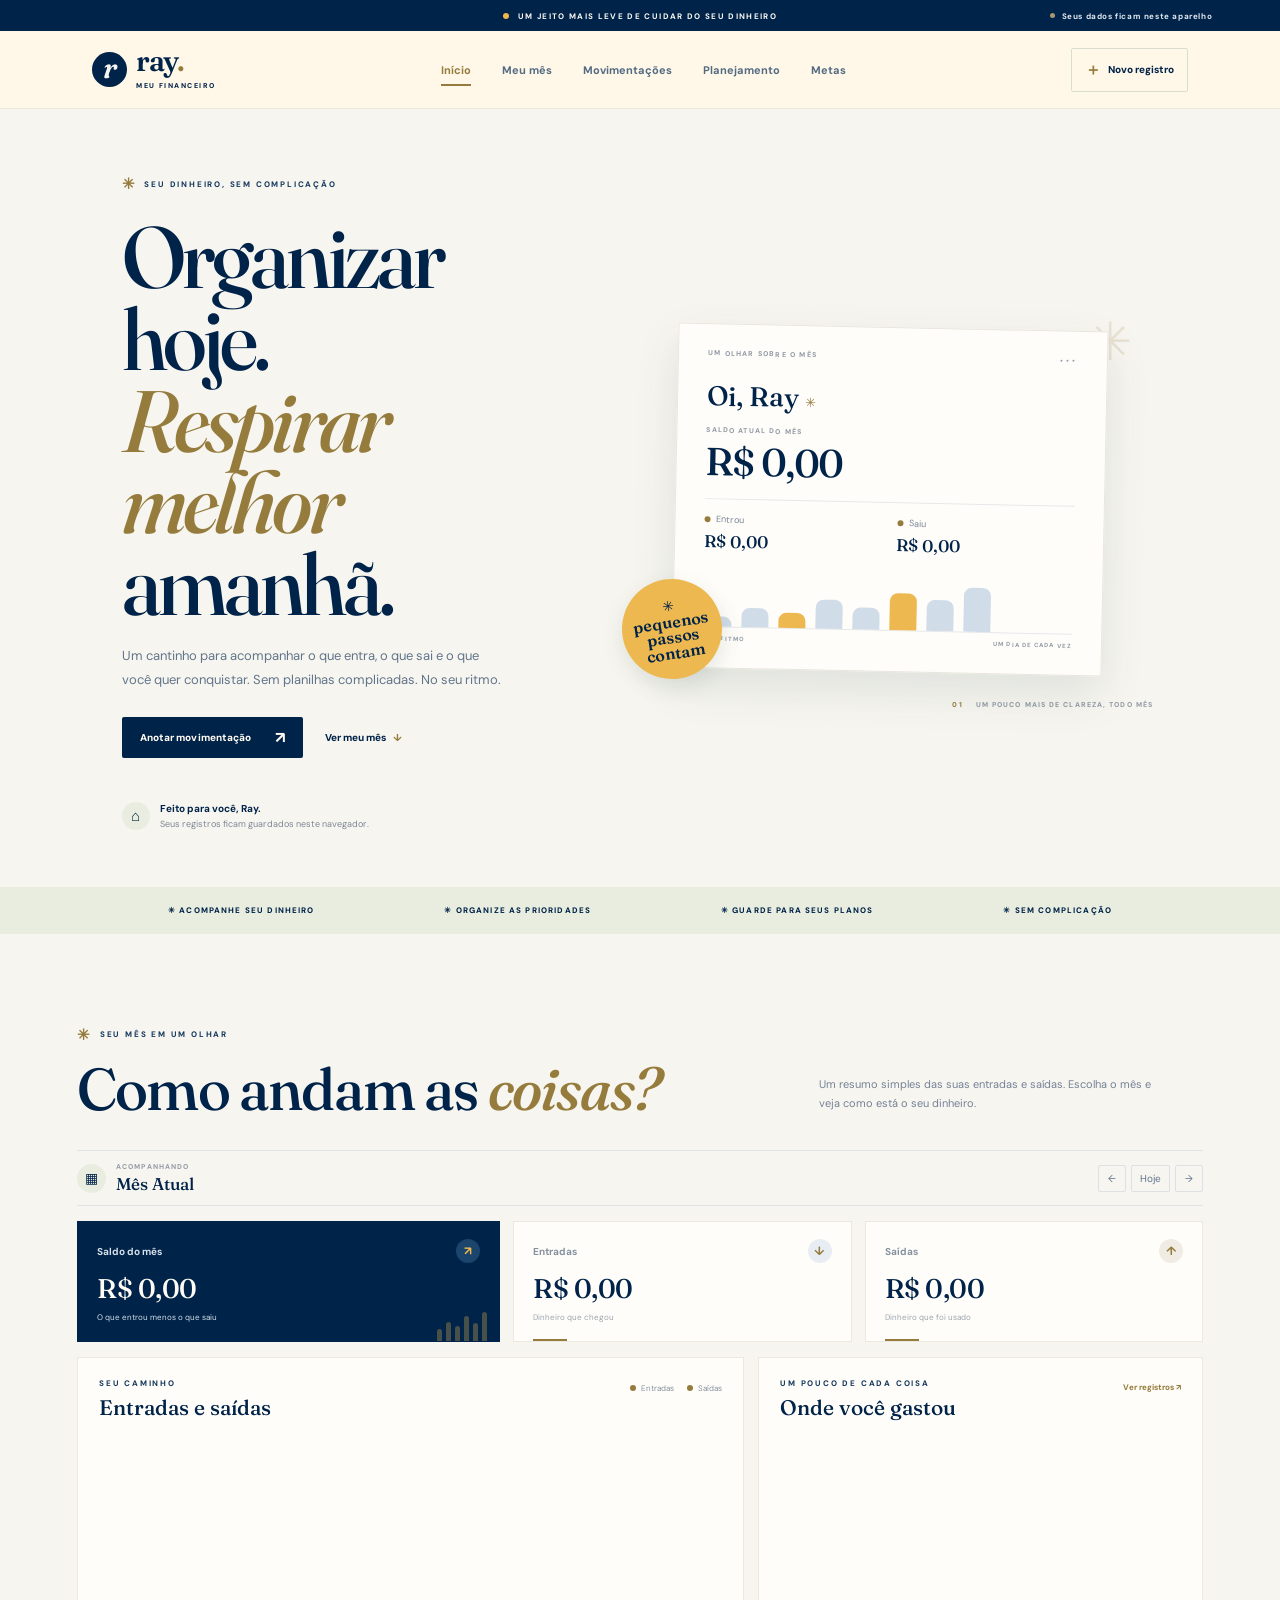
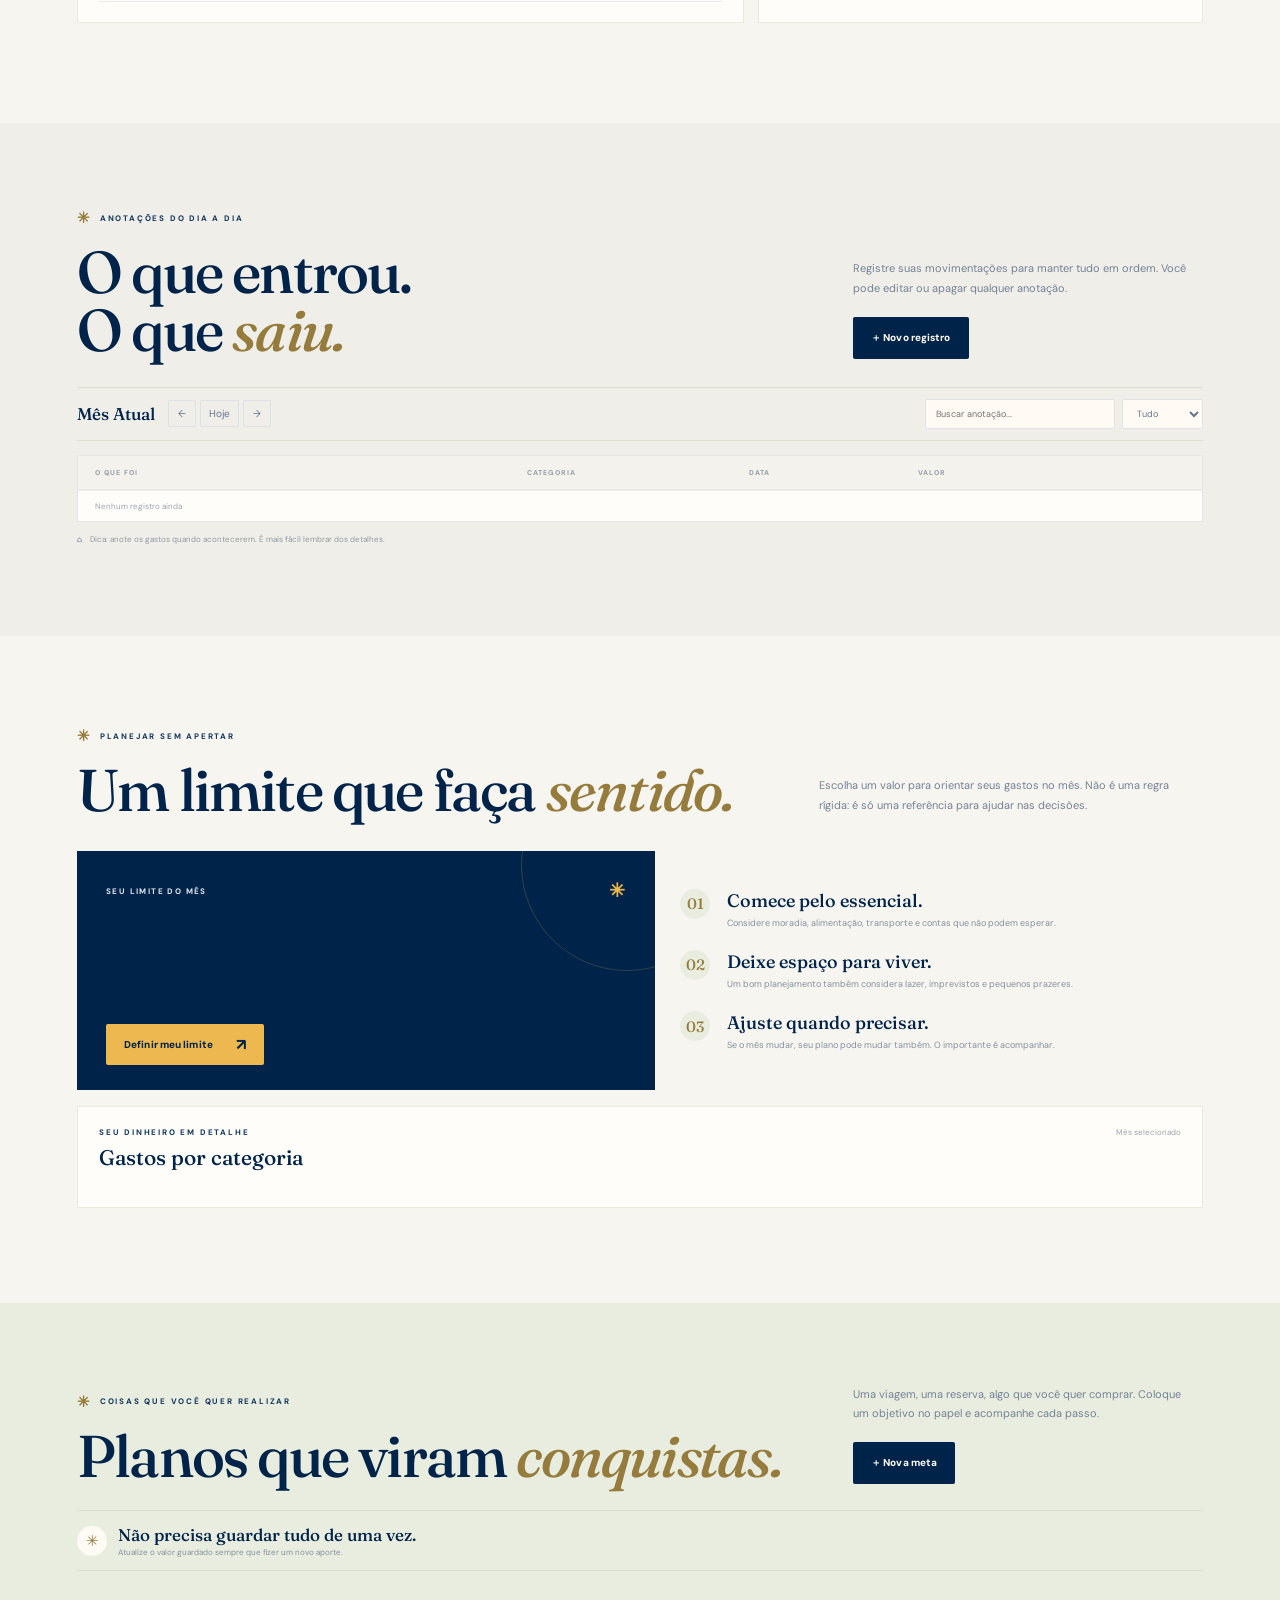
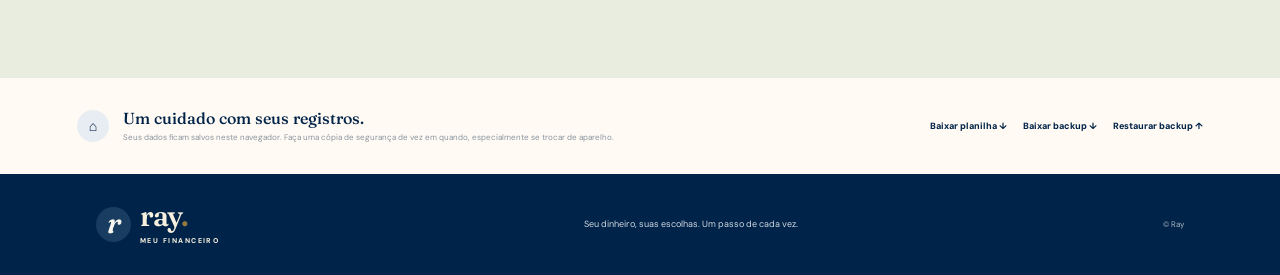
==== commit c1c82f39: "Add compact bottom navigation for phone screens" ====
--- a/index.html
+++ b/index.html
@@ -2,8 +2,8 @@
 <html lang="pt-BR">
 <head>
   <meta charset="utf-8">
-  <meta name="viewport" content="width=device-width, initial-scale=1">
-  <meta name="theme-color" content="#fff7e8">
+  <meta name="viewport" content="width=device-width, initial-scale=1, viewport-fit=cover">
+  <meta name="theme-color" content="#002349">
   <meta name="description" content="Um espaço simples para Ray acompanhar entradas, despesas, orçamento e metas pessoais.">
   <title>Ray — Meu dinheiro, no meu ritmo</title>
   <link rel="icon" href="assets/img/favicon.svg" type="image/svg+xml">
@@ -205,6 +205,14 @@
     </section>
   </main>
 
+  <nav class="mobile-bottom-nav" aria-label="Navegação rápida">
+    <a href="#inicio" class="active"><span class="bottom-icon">⌂</span><span>Início</span></a>
+    <a href="#resumo"><span class="bottom-icon">▦</span><span>Meu mês</span></a>
+    <a href="#movimentacoes"><span class="bottom-icon">↕</span><span>Registros</span></a>
+    <a href="#planejamento"><span class="bottom-icon">◷</span><span>Plano</span></a>
+    <a href="#metas"><span class="bottom-icon">◎</span><span>Metas</span></a>
+  </nav>
+
   <footer class="site-footer">
     <a class="brand footer-brand" href="#inicio"><span class="brand-mark"><span>r</span></span><span class="brand-word">ray<span>.</span><small>MEU FINANCEIRO</small></span></a>
     <p>Seu dinheiro, suas escolhas. Um passo de cada vez.</p>
--- a/assets/css/styles.css
+++ b/assets/css/styles.css
@@ -1,28 +1,190 @@
 :root{
-  --green:#1f4d3a;--green-2:#315f45;--green-soft:#eaf0e5;--cream:#fff7e8;--cream-2:#f5eedf;
-  --coral:#e77d65;--mango:#edb84f;--ink:#20382b;--muted:#748075;--line:#e6e4d9;--white:#fffdf7;
+  --green:#002349;--green-2:#173b60;--green-soft:#e8edf3;--cream:#f7f5f0;--cream-2:#eeeae2;
+  --coral:#957c3d;--mango:#edb84f;--ink:#172b3f;--muted:#778596;--line:#e1e4e7;--white:#fffdf9;
   --shadow:0 18px 45px rgba(31,77,58,.11);--serif:'Fraunces',Georgia,serif;--sans:'DM Sans',Arial,sans-serif;
 }
 *{box-sizing:border-box}html{scroll-behavior:smooth;scroll-padding-top:95px}body{margin:0;background:var(--cream);color:var(--ink);font-family:var(--sans);font-size:14px;-webkit-font-smoothing:antialiased}button,a,input,select{font:inherit}button{cursor:pointer}a{color:inherit;text-decoration:none}h1,h2,h3,p{margin-top:0}
-.announcement{height:31px;background:var(--green);color:#f8f3e6;display:flex;align-items:center;justify-content:center;gap:9px;font-size:8px;letter-spacing:1.35px;font-weight:800}.announcement-dot{height:6px;width:6px;border-radius:50%;background:var(--mango)}.announcement-right{position:absolute;right:5.3%;font-size:8px;letter-spacing:.6px;color:#d7e2d4;display:flex;align-items:center;gap:7px}.announcement-right i{height:5px;width:5px;border-radius:50%;background:#a9c6a9}
+.announcement{height:31px;background:var(--green);color:#f7f5f0;display:flex;align-items:center;justify-content:center;gap:9px;font-size:8px;letter-spacing:1.35px;font-weight:800}.announcement-dot{height:6px;width:6px;border-radius:50%;background:var(--mango)}.announcement-right{position:absolute;right:5.3%;font-size:8px;letter-spacing:.6px;color:#dce4ed;display:flex;align-items:center;gap:7px}.announcement-right i{height:5px;width:5px;border-radius:50%;background:#a99770}
 .site-header{height:78px;padding:0 7.2%;display:flex;align-items:center;justify-content:space-between;background:rgba(255,247,232,.96);position:sticky;top:0;z-index:20;border-bottom:1px solid rgba(31,77,58,.08);backdrop-filter:blur(14px)}
-.brand{display:flex;align-items:center;gap:9px;flex-shrink:0}.brand-mark{width:35px;height:35px;border-radius:50%;display:grid;place-items:center;background:var(--green);color:#f8f1df}.brand-mark>span{font:600 29px/.8 var(--serif);font-style:italic;transform:translateY(-2px)}.brand-word{font:600 29px/.85 var(--serif);letter-spacing:-1.5px;color:var(--green)}.brand-word>span{color:var(--coral)}.brand-word small{display:block;margin-top:7px;font:800 7px var(--sans);letter-spacing:1.45px}
-.desktop-nav{display:flex;gap:31px;font-size:11px;font-weight:700;color:#536558}.desktop-nav a{transition:color .2s;position:relative}.desktop-nav a:hover,.desktop-nav a.active{color:var(--coral)}.desktop-nav a.active:after{content:"";position:absolute;left:0;right:0;bottom:-9px;height:2px;background:var(--coral)}
-.header-action{display:flex;align-items:center;gap:7px;border:1px solid #d8dfd1;background:transparent;border-radius:2px;padding:10px 13px;color:var(--green);font-weight:800;font-size:10px}.header-action>span{color:var(--coral);font-size:16px}.header-action:hover{background:var(--green);color:#fff9ed;border-color:var(--green)}.header-action:hover>span{color:var(--mango)}.mobile-nav-toggle{display:none;border:1px solid #d8dfd1;background:transparent;width:34px;height:34px;color:var(--green);border-radius:2px}
+.brand{display:flex;align-items:center;gap:9px;flex-shrink:0}.brand-mark{width:35px;height:35px;border-radius:50%;display:grid;place-items:center;background:var(--green);color:#f7f5f0}.brand-mark>span{font:600 29px/.8 var(--serif);font-style:italic;transform:translateY(-2px)}.brand-word{font:600 29px/.85 var(--serif);letter-spacing:-1.5px;color:var(--green)}.brand-word>span{color:var(--coral)}.brand-word small{display:block;margin-top:7px;font:800 7px var(--sans);letter-spacing:1.45px}
+.desktop-nav{display:flex;gap:31px;font-size:11px;font-weight:700;color:#536b82}.desktop-nav a{transition:color .2s;position:relative}.desktop-nav a:hover,.desktop-nav a.active{color:var(--coral)}.desktop-nav a.active:after{content:"";position:absolute;left:0;right:0;bottom:-9px;height:2px;background:var(--coral)}
+.header-action{display:flex;align-items:center;gap:7px;border:1px solid #d8dfd1;background:transparent;border-radius:2px;padding:10px 13px;color:var(--green);font-weight:800;font-size:10px}.header-action>span{color:var(--coral);font-size:16px}.header-action:hover{background:var(--green);color:#fffaf3;border-color:var(--green)}.header-action:hover>span{color:var(--mango)}.mobile-nav-toggle{display:none;border:1px solid #d8dfd1;background:transparent;width:34px;height:34px;color:var(--green);border-radius:2px}
 .hero{min-height:560px;padding:58px 9.5% 55px;display:grid;grid-template-columns:.9fr 1.1fr;align-items:center;gap:6%;position:relative;overflow:hidden}.hero-copy{padding:7px 0 0;position:relative;z-index:2}.eyebrow{font-size:8px;line-height:1.4;letter-spacing:1.8px;font-weight:800;color:var(--green-2);display:flex;align-items:center;gap:8px}.eyebrow>span{font-size:15px;color:var(--coral)}
-.hero h1{font:500 clamp(58px,6.8vw,89px)/.94 var(--serif);letter-spacing:-3.8px;color:var(--green);margin:21px 0 19px}.hero h1 em,.section-heading h2 em,.custom-copy h2 em{color:var(--coral);font-weight:500}.hero-copy>p{max-width:385px;font-size:13px;line-height:1.85;color:#617166;margin-bottom:25px}.hero-actions{display:flex;align-items:center;gap:22px;flex-wrap:wrap}.button{border:0;border-radius:2px;padding:14px 18px;display:inline-flex;align-items:center;gap:23px;font-size:10px;font-weight:800;letter-spacing:.1px;transition:transform .2s,background .2s}.button:hover{transform:translateY(-2px)}.button>span{font-size:16px;line-height:10px}.button-dark{background:var(--green);color:#fff9ed}.button-dark:hover{background:#153c2b}.button-cream{background:var(--mango);color:var(--green)}.button-cream:hover{background:#f6c96f}.button-soft{background:var(--cream-2);color:var(--green)}.text-link{font-size:10px;font-weight:800;color:var(--green);border:0;background:none;padding:0}.text-link>span{padding-left:5px;color:var(--coral)}.hero-note{display:flex;align-items:center;gap:10px;margin-top:43px;font-size:9px;line-height:1.6;color:#788278}.hero-note b{color:var(--green);font-size:10px}.note-symbol{width:28px;height:28px;border-radius:50%;display:grid;place-items:center;background:#e9eddf;color:var(--green);font-size:15px}
-.hero-visual{height:420px;position:relative;display:flex;align-items:center;justify-content:center}.hero-paper{width:min(100%,430px);min-height:345px;background:#fffdf7;padding:24px 29px 20px;border:1px solid #ece7d9;box-shadow:var(--shadow);position:relative;z-index:2;transform:rotate(1.2deg)}.paper-head{display:flex;justify-content:space-between;color:#92988a;font-size:7px;font-weight:800;letter-spacing:1.2px}.paper-menu{letter-spacing:3px}.paper-greeting{font:500 27px var(--serif);color:var(--green);margin:22px 0 13px}.paper-greeting span{font-size:13px;color:var(--coral)}.paper-label{font-size:7px;font-weight:800;letter-spacing:1.15px;color:#909a8e}.paper-balance{font:500 39px/.98 var(--serif);color:var(--green);margin-top:8px;letter-spacing:-1px}.paper-divider{height:1px;background:#eae8df;margin:18px 0 14px}.paper-stats{display:grid;grid-template-columns:1fr 1fr;gap:15px}.paper-stats>div{display:grid;gap:5px}.paper-stats span{display:flex;align-items:center;gap:6px;color:#7e8a7e;font-size:9px}.paper-stats b{font:500 17px var(--serif);color:var(--green)}.mini-dot{width:6px;height:6px;border-radius:50%;display:inline-block}.dot-in{background:#76987b}.dot-out{background:var(--coral)}.paper-chart{height:58px;display:flex;align-items:end;gap:10px;border-bottom:1px solid #e9e8df;margin-top:18px;padding:0 2px}.paper-chart i{flex:1;max-width:27px;background:#c8d6c3;border-radius:8px 8px 0 0}.paper-chart i:nth-child(3n){background:#edb84f}.paper-chart-foot{display:flex;justify-content:space-between;color:#a0a394;font-size:6px;letter-spacing:1.1px;font-weight:800;margin-top:7px}.hero-sun{position:absolute;top:18px;right:5%;font-size:53px;color:#e9d8b4;opacity:.8}.hero-sticker{position:absolute;left:0;bottom:30px;z-index:3;width:100px;height:100px;border-radius:50%;background:var(--mango);display:flex;flex-direction:column;align-items:center;justify-content:center;transform:rotate(-9deg);color:var(--green);box-shadow:0 8px 22px rgba(31,77,58,.12)}.hero-sticker>span{font-size:14px}.hero-sticker>b{font:600 16px/.95 var(--serif);text-align:center}.hero-caption{position:absolute;right:1%;bottom:0;display:flex;gap:13px;color:#90988c;font-size:7px;letter-spacing:1.1px;font-weight:800}.hero-caption span{color:var(--coral)}
+.hero h1{font:500 clamp(58px,6.8vw,89px)/.94 var(--serif);letter-spacing:-3.8px;color:var(--green);margin:21px 0 19px}.hero h1 em,.section-heading h2 em,.custom-copy h2 em{color:var(--coral);font-weight:500}.hero-copy>p{max-width:385px;font-size:13px;line-height:1.85;color:#61758a;margin-bottom:25px}.hero-actions{display:flex;align-items:center;gap:22px;flex-wrap:wrap}.button{border:0;border-radius:2px;padding:14px 18px;display:inline-flex;align-items:center;gap:23px;font-size:10px;font-weight:800;letter-spacing:.1px;transition:transform .2s,background .2s}.button:hover{transform:translateY(-2px)}.button>span{font-size:16px;line-height:10px}.button-dark{background:var(--green);color:#fffaf3}.button-dark:hover{background:#001a34}.button-cream{background:var(--mango);color:var(--green)}.button-cream:hover{background:#b29b68}.button-soft{background:var(--cream-2);color:var(--green)}.text-link{font-size:10px;font-weight:800;color:var(--green);border:0;background:none;padding:0}.text-link>span{padding-left:5px;color:var(--coral)}.hero-note{display:flex;align-items:center;gap:10px;margin-top:43px;font-size:9px;line-height:1.6;color:#7b8794}.hero-note b{color:var(--green);font-size:10px}.note-symbol{width:28px;height:28px;border-radius:50%;display:grid;place-items:center;background:#e9eddf;color:var(--green);font-size:15px}
+.hero-visual{height:420px;position:relative;display:flex;align-items:center;justify-content:center}.hero-paper{width:min(100%,430px);min-height:345px;background:#fffdf9;padding:24px 29px 20px;border:1px solid #e9e6df;box-shadow:var(--shadow);position:relative;z-index:2;transform:rotate(1.2deg)}.paper-head{display:flex;justify-content:space-between;color:#929ba6;font-size:7px;font-weight:800;letter-spacing:1.2px}.paper-menu{letter-spacing:3px}.paper-greeting{font:500 27px var(--serif);color:var(--green);margin:22px 0 13px}.paper-greeting span{font-size:13px;color:var(--coral)}.paper-label{font-size:7px;font-weight:800;letter-spacing:1.15px;color:#929ba6}.paper-balance{font:500 39px/.98 var(--serif);color:var(--green);margin-top:8px;letter-spacing:-1px}.paper-divider{height:1px;background:#e6e8e9;margin:18px 0 14px}.paper-stats{display:grid;grid-template-columns:1fr 1fr;gap:15px}.paper-stats>div{display:grid;gap:5px}.paper-stats span{display:flex;align-items:center;gap:6px;color:#778596;font-size:9px}.paper-stats b{font:500 17px var(--serif);color:var(--green)}.mini-dot{width:6px;height:6px;border-radius:50%;display:inline-block}.dot-in{background:#957c3d}.dot-out{background:var(--coral)}.paper-chart{height:58px;display:flex;align-items:end;gap:10px;border-bottom:1px solid #e6e8eb;margin-top:18px;padding:0 2px}.paper-chart i{flex:1;max-width:27px;background:#d0dce8;border-radius:8px 8px 0 0}.paper-chart i:nth-child(3n){background:#edb84f}.paper-chart-foot{display:flex;justify-content:space-between;color:#939ca7;font-size:6px;letter-spacing:1.1px;font-weight:800;margin-top:7px}.hero-sun{position:absolute;top:18px;right:5%;font-size:53px;color:#e6ddcc;opacity:.8}.hero-sticker{position:absolute;left:0;bottom:30px;z-index:3;width:100px;height:100px;border-radius:50%;background:var(--mango);display:flex;flex-direction:column;align-items:center;justify-content:center;transform:rotate(-9deg);color:var(--green);box-shadow:0 8px 22px rgba(31,77,58,.12)}.hero-sticker>span{font-size:14px}.hero-sticker>b{font:600 16px/.95 var(--serif);text-align:center}.hero-caption{position:absolute;right:1%;bottom:0;display:flex;gap:13px;color:#929ba6;font-size:7px;letter-spacing:1.1px;font-weight:800}.hero-caption span{color:var(--coral)}
 .benefit-strip{min-height:47px;background:#e8eddf;display:flex;align-items:center;justify-content:space-evenly;gap:13px;padding:10px 4%;color:var(--green);font-size:8px;font-weight:800;letter-spacing:1.15px}.benefit-strip span{white-space:nowrap}.section-wrap{max-width:1190px;margin:0 auto;padding-left:32px;padding-right:32px}
-.month-section{padding-top:91px;padding-bottom:100px}.section-heading{display:flex;align-items:flex-end;justify-content:space-between;gap:35px;margin-bottom:33px}.section-heading h2{font:500 clamp(39px,4.6vw,59px)/.98 var(--serif);letter-spacing:-1.8px;color:var(--green);margin:14px 0 0}.section-heading>p,.section-heading-side>p{max-width:350px;color:#738075;line-height:1.8;font-size:11px;margin:0 3% 3px 0}.month-toolbar{display:flex;align-items:center;justify-content:space-between;margin-bottom:15px;padding:11px 0;border-top:1px solid var(--line);border-bottom:1px solid var(--line)}.month-current{display:flex;align-items:center;gap:10px}.month-icon{width:29px;height:29px;border-radius:50%;display:grid;place-items:center;background:#e8eddf;color:var(--green)}.month-current>div{display:grid;gap:2px}.month-current small{color:#939b8e;font-size:7px;letter-spacing:1.1px;font-weight:800}.month-current strong{font:500 17px var(--serif);color:var(--green);text-transform:capitalize}.month-switch{display:flex;align-items:center;gap:5px}.month-switch button{height:27px;min-width:28px;padding:0 8px;border:1px solid #dedfd4;background:transparent;color:#66776a;border-radius:2px;font-size:10px}.month-switch button:hover{background:var(--green);color:white;border-color:var(--green)}
-.summary-grid{display:grid;grid-template-columns:1.25fr 1fr 1fr;gap:13px}.summary-card{position:relative;overflow:hidden;background:#fffdf7;border:1px solid #ece8de;padding:17px 19px;min-height:120px}.balance-card{background:var(--green);border-color:var(--green);color:#fff8e9}.summary-card-head{display:flex;align-items:center;justify-content:space-between;color:#859084;font-size:10px;font-weight:700}.balance-card .summary-card-head{color:#d6e0d3}.summary-symbol{width:24px;height:24px;border-radius:50%;display:grid;place-items:center;background:#edf1e8;color:#66866e;font-size:12px}.symbol-green{background:#eaf1e8;color:#5a8366}.symbol-coral{background:#f8e9e3;color:#c47762}.balance-card .summary-symbol{background:#3d6950;color:var(--mango)}.summary-card>strong{display:block;font:500 27px var(--serif);letter-spacing:-.5px;color:var(--green);margin:9px 0 1px;position:relative;z-index:1}.balance-card>strong{color:#fff9ed}.summary-card>small{font-size:8px;color:#9ba395}.balance-card>small{color:#c4d2c2}.balance-flourish{position:absolute;right:12px;bottom:0;display:flex;align-items:end;gap:4px;opacity:.3}.balance-flourish i{width:5px;background:var(--mango);border-radius:4px 4px 0 0}.balance-flourish i:nth-child(1){height:12px}.balance-flourish i:nth-child(2){height:19px}.balance-flourish i:nth-child(3){height:15px}.balance-flourish i:nth-child(4){height:25px}.balance-flourish i:nth-child(5){height:18px}.balance-flourish i:nth-child(6){height:29px}.summary-underline{position:absolute;bottom:0;left:19px;width:34px;height:2px}.underline-green{background:#81a486}.underline-coral{background:var(--coral)}
-.summary-lower{display:grid;grid-template-columns:1.2fr .8fr;gap:14px;margin-top:15px}.paper-panel{background:#fffdf7;border:1px solid #ece8de;padding:20px 21px}.panel-heading{display:flex;align-items:flex-start;justify-content:space-between;gap:15px;margin-bottom:17px}.panel-heading h3{font:500 21px var(--serif);color:var(--green);margin:5px 0 0}.chart-legend{display:flex;gap:13px;margin-top:5px}.chart-legend span{font-size:8px;color:#859083;display:flex;align-items:center;gap:5px}.chart-legend i{height:6px;width:6px;border-radius:50%}.legend-in{background:#799b7c}.legend-out{background:var(--coral)}.movement-chart{height:165px;display:flex;align-items:end;justify-content:space-around;gap:13px;padding:0 4px;border-bottom:1px solid #eeeade}.movement-month{height:100%;flex:1;display:flex;flex-direction:column;align-items:center;justify-content:end;gap:7px;min-width:0}.movement-bars{height:137px;width:100%;display:flex;justify-content:center;align-items:end;gap:4px;background:repeating-linear-gradient(to bottom,transparent 0,transparent 33px,#f1efe7 34px)}.movement-bars i{display:block;width:min(33%,18px);min-height:2px;border-radius:5px 5px 0 0}.movement-bars .bar-in{background:#85a58a}.movement-bars .bar-out{background:#e5a18b}.movement-month small{font-size:8px;color:#92998d;text-transform:lowercase}.category-breakdown{display:grid;gap:13px}.category-row{display:grid;grid-template-columns:27px 1fr auto;align-items:center;gap:9px}.category-icon{height:26px;width:26px;border-radius:50%;background:#edf0e7;display:grid;place-items:center;color:#63826b;font-size:11px}.category-info{min-width:0}.category-info strong{display:block;font-size:9px;color:#53665a;font-weight:700}.category-track{height:3px;background:#efeee6;margin-top:5px;overflow:hidden}.category-track i{display:block;height:100%;background:#8da88e}.category-row>strong{font:500 13px var(--serif);color:var(--green);white-space:nowrap}.small-link{font-size:8px;font-weight:800;color:var(--coral);margin-top:4px}.empty-state{padding:21px 10px;text-align:center;color:#949c90;font-size:9px;line-height:1.7}.empty-state b{display:block;font:500 18px var(--serif);color:var(--green);margin-bottom:4px}
-.transactions-section{background:#f2eddf;padding:85px 0 92px}.transactions-wrap .section-heading{margin-bottom:28px}.section-heading-side{display:flex;flex-direction:column;align-items:flex-start;gap:15px}.records-toolbar{display:flex;justify-content:space-between;align-items:center;gap:15px;padding:11px 0;border-top:1px solid #e0ddcf;border-bottom:1px solid #e0ddcf}.records-month{display:flex;align-items:center;gap:13px}.records-month>strong{font:500 17px var(--serif);color:var(--green);text-transform:capitalize}.records-month .month-switch{gap:4px}.record-filters{display:flex;gap:7px}.record-filters input,.record-filters select{height:30px;border:1px solid #dedbce;border-radius:2px;background:#fffaf0;color:#647365;font-size:9px;padding:0 10px;outline:none}.record-filters input{width:190px}.record-filters input:focus,.record-filters select:focus{border-color:#9eae98}.records-table{background:#fffdf7;border:1px solid #e7e2d5;margin-top:14px}.records-head{display:grid;grid-template-columns:2fr 1fr .75fr 1fr 45px;gap:12px;padding:12px 17px;background:#f8f4e9;border-bottom:1px solid #ebe6da;font-size:7px;letter-spacing:1px;font-weight:800;color:#999f91}.record-row{display:grid;grid-template-columns:2fr 1fr .75fr 1fr 45px;gap:12px;align-items:center;min-height:52px;padding:0 17px;border-bottom:1px solid #f0ede4}.record-row:last-child{border-bottom:0}.record-description{display:flex;align-items:center;gap:9px;min-width:0}.record-icon{height:27px;width:27px;flex-shrink:0;border-radius:50%;background:#eef0e7;display:grid;place-items:center;color:#67826b;font-size:11px}.record-description b{font-size:9px;font-weight:700;color:#485c50;white-space:nowrap;overflow:hidden;text-overflow:ellipsis}.record-category,.record-date{font-size:8px;color:#91998e}.record-amount{font:500 14px var(--serif);white-space:nowrap;color:var(--green)}.record-amount.expense{color:#b96f5f}.record-amount.income{color:#61876a}.record-actions{display:flex;gap:1px}.record-actions button{height:24px;width:22px;border:0;background:transparent;color:#9ba293;border-radius:2px;font-size:12px}.record-actions button:hover{background:#f0eee4;color:var(--green)}.records-foot{padding:10px 17px;border-top:1px solid #f0ede4;color:#9ca294;font-size:8px}.records-note{display:flex;gap:8px;align-items:center;color:#8e9589;font-size:8px;margin-top:12px}.records-note span{color:var(--green)}
-.planning-section{padding-top:90px;padding-bottom:95px}.planning-grid{display:grid;grid-template-columns:1.05fr .95fr;gap:25px;align-items:stretch}.budget-paper{background:var(--green);color:var(--cream);padding:27px 29px 25px;position:relative;overflow:hidden}.budget-paper:after{content:"";position:absolute;width:210px;height:210px;border:1px solid rgba(238,184,79,.2);border-radius:50%;right:-78px;top:-92px}.budget-top{display:flex;align-items:center;justify-content:space-between;font-size:8px;letter-spacing:1.4px;font-weight:800;color:#dce4d5}.budget-flower{font-size:19px;color:var(--mango)}.budget-summary{min-height:121px;padding-top:23px;position:relative;z-index:1}.budget-value-row{display:flex;justify-content:space-between;align-items:baseline;gap:10px;margin-bottom:10px}.budget-value-row strong{font:500 33px var(--serif);color:#fff9ed}.budget-value-row span{font-size:9px;color:#c9d7c8}.budget-track{height:6px;background:rgba(255,255,255,.17);border-radius:10px;overflow:hidden}.budget-track i{display:block;height:100%;background:var(--mango);border-radius:10px}.budget-track.over i{background:#eea08a}.budget-foot{display:flex;justify-content:space-between;gap:12px;margin-top:9px;font-size:8px;color:#d3dfd0}.budget-empty{display:flex;align-items:center;min-height:95px;font-size:10px;line-height:1.7;color:#d1decf}.budget-paper .button{position:relative;z-index:1}.planning-side{display:grid;align-content:center;gap:19px;padding:5px 0}.planning-note{display:grid;grid-template-columns:35px 1fr;gap:12px;align-items:start}.note-number{width:30px;height:30px;border-radius:50%;background:#e9eddf;color:#63816b;display:grid;place-items:center;font:500 15px var(--serif)}.planning-note b{font:500 18px var(--serif);color:var(--green)}.planning-note p{font-size:9px;color:#828d80;line-height:1.7;margin:4px 0 0;max-width:360px}.category-budget{margin-top:16px}.soft-label{font-size:8px;color:#9aa092}
-.goals-section{background:#e9eddf;padding:82px 0 90px}.goals-wrap .section-heading{margin-bottom:26px}.goals-intro{display:flex;align-items:center;gap:11px;padding:13px 0;border-top:1px solid #d7dfd0;border-bottom:1px solid #d7dfd0;margin-bottom:16px}.goals-intro>span{height:30px;width:30px;border-radius:50%;display:grid;place-items:center;background:#fff8e9;color:var(--coral);font-size:15px}.goals-intro b{display:block;font:500 17px var(--serif);color:var(--green)}.goals-intro small{display:block;color:#829084;font-size:8px;margin-top:2px}.goals-grid{display:grid;grid-template-columns:repeat(2,1fr);gap:12px}.goal-card{padding:19px 20px;background:#fffdf7;border:1px solid #dfe4d9;position:relative}.goal-card-top{display:flex;justify-content:space-between;align-items:center}.goal-card-icon{height:30px;width:30px;border-radius:50%;background:#edf0e6;color:#63836b;display:grid;place-items:center}.goal-actions{display:flex;gap:7px}.goal-actions button{border:0;background:none;color:#929b8c;font-size:9px}.goal-card h3{font:500 20px var(--serif);color:var(--green);margin:12px 0 5px}.goal-amounts{display:flex;justify-content:space-between;align-items:baseline;gap:10px;margin:13px 0 8px}.goal-amounts strong{font:500 24px var(--serif);color:var(--green)}.goal-amounts span{font-size:8px;color:#99a194}.goal-track{height:5px;background:#e9ece4;overflow:hidden}.goal-track i{display:block;height:100%;background:#7f9c7e}.goal-card-foot{display:flex;justify-content:space-between;gap:10px;margin-top:9px}.goal-card-foot small{font-size:8px;color:#929c90}.goal-contribute{border:0;background:none;padding:0;color:var(--coral);font-size:9px;font-weight:800}
-.backup-section{padding:30px 0;background:#fffaf0;border-top:1px solid #eee8da}.backup-inner{display:flex;align-items:center;gap:14px}.backup-mark{height:32px;width:32px;flex-shrink:0;border-radius:50%;background:#eaf0e5;color:var(--green);display:grid;place-items:center}.backup-inner>div:nth-child(2){flex:1}.backup-inner b{font:500 16px var(--serif);color:var(--green)}.backup-inner p{margin:3px 0 0;color:#899285;font-size:8px;line-height:1.6;max-width:540px}.backup-actions{display:flex;gap:16px}.backup-actions .text-link{font-size:9px}.site-footer{background:#193e2e;color:#f7f0df;padding:30px 7.5%;display:flex;align-items:center;justify-content:space-between;gap:20px}.footer-brand .brand-mark{background:#365e46}.footer-brand .brand-word{color:#f7f0df}.site-footer>p{margin:0;color:#c1d0c3;font-size:9px}.footer-year{font-size:8px;color:#a9bba9}
-.modal{padding:0;border:1px solid #e8dfce;border-radius:3px;width:min(480px,calc(100% - 28px));max-height:90dvh;overflow:auto;background:var(--cream);box-shadow:var(--shadow);color:var(--ink)}.modal::backdrop{background:rgba(23,48,34,.43);backdrop-filter:blur(2px)}.modal-form{padding:24px 25px;display:grid;gap:15px}.modal-head{display:flex;align-items:flex-start;justify-content:space-between;padding-bottom:15px;border-bottom:1px solid var(--line)}.modal-head h2{font:500 29px/1.05 var(--serif);color:var(--green);margin:7px 0 0;letter-spacing:-.7px}.modal-close{height:29px;width:29px;border:1px solid #dedfd2;border-radius:50%;background:transparent;color:var(--green);font-size:19px;line-height:1}.type-switch{display:grid;grid-template-columns:1fr 1fr;padding:3px;background:#eeeede;border-radius:2px}.type-switch input{position:absolute;opacity:0;pointer-events:none}.type-switch span{display:block;text-align:center;padding:8px;border-radius:2px;color:#7f8b7d;font-size:10px;font-weight:800}.type-switch input:checked+span{background:#fffdf7;color:var(--green);box-shadow:0 1px 4px rgba(20,43,69,.08)}.field-label{display:grid;gap:6px;color:#60705f;font-size:9px;font-weight:800}.field-label input,.field-label select{width:100%;height:39px;border:1px solid #dfdfd2;border-radius:2px;background:#fffdf7;padding:0 11px;color:#354b3c;font-size:10px;outline:none}.field-label input:focus,.field-label select:focus{border-color:#8ea68f;box-shadow:0 0 0 2px #e8eee4}.form-grid{display:grid;grid-template-columns:1fr 1fr;gap:10px}.modal-actions{display:flex;justify-content:flex-end;gap:8px;margin-top:4px}.modal-copy{font-size:10px;line-height:1.7;color:#879183;margin:-3px 0 1px}
-.toast{position:fixed;z-index:100;bottom:22px;left:50%;transform:translate(-50%,12px);padding:10px 15px;border:1px solid #355941;background:#294737;color:#fff9ed;font-size:9px;box-shadow:none;opacity:0;pointer-events:none;transition:opacity .18s,transform .18s;max-width:calc(100% - 28px);text-align:center;border-radius:2px}.toast.show{opacity:1;transform:translate(-50%,0)}
+.month-section{padding-top:91px;padding-bottom:100px}.section-heading{display:flex;align-items:flex-end;justify-content:space-between;gap:35px;margin-bottom:33px}.section-heading h2{font:500 clamp(39px,4.6vw,59px)/.98 var(--serif);letter-spacing:-1.8px;color:var(--green);margin:14px 0 0}.section-heading>p,.section-heading-side>p{max-width:350px;color:#738296;line-height:1.8;font-size:11px;margin:0 3% 3px 0}.month-toolbar{display:flex;align-items:center;justify-content:space-between;margin-bottom:15px;padding:11px 0;border-top:1px solid var(--line);border-bottom:1px solid var(--line)}.month-current{display:flex;align-items:center;gap:10px}.month-icon{width:29px;height:29px;border-radius:50%;display:grid;place-items:center;background:#e8eddf;color:var(--green)}.month-current>div{display:grid;gap:2px}.month-current small{color:#939ca7;font-size:7px;letter-spacing:1.1px;font-weight:800}.month-current strong{font:500 17px var(--serif);color:var(--green);text-transform:capitalize}.month-switch{display:flex;align-items:center;gap:5px}.month-switch button{height:27px;min-width:28px;padding:0 8px;border:1px solid #dde1e5;background:transparent;color:#64778e;border-radius:2px;font-size:10px}.month-switch button:hover{background:var(--green);color:white;border-color:var(--green)}
+.summary-grid{display:grid;grid-template-columns:1.25fr 1fr 1fr;gap:13px}.summary-card{position:relative;overflow:hidden;background:#fffdf9;border:1px solid #ece8de;padding:17px 19px;min-height:120px}.balance-card{background:var(--green);border-color:var(--green);color:#fffaf3}.summary-card-head{display:flex;align-items:center;justify-content:space-between;color:#85919f;font-size:10px;font-weight:700}.balance-card .summary-card-head{color:#d8e1eb}.summary-symbol{width:24px;height:24px;border-radius:50%;display:grid;place-items:center;background:#e8edf3;color:#957c3d;font-size:12px}.symbol-green{background:#e8edf3;color:#957c3d}.symbol-coral{background:#f1ece3;color:#957c3d}.balance-card .summary-symbol{background:#1b456d;color:var(--mango)}.summary-card>strong{display:block;font:500 27px var(--serif);letter-spacing:-.5px;color:var(--green);margin:9px 0 1px;position:relative;z-index:1}.balance-card>strong{color:#fffaf3}.summary-card>small{font-size:8px;color:#9ba4ae}.balance-card>small{color:#d5dfea}.balance-flourish{position:absolute;right:12px;bottom:0;display:flex;align-items:end;gap:4px;opacity:.3}.balance-flourish i{width:5px;background:var(--mango);border-radius:4px 4px 0 0}.balance-flourish i:nth-child(1){height:12px}.balance-flourish i:nth-child(2){height:19px}.balance-flourish i:nth-child(3){height:15px}.balance-flourish i:nth-child(4){height:25px}.balance-flourish i:nth-child(5){height:18px}.balance-flourish i:nth-child(6){height:29px}.summary-underline{position:absolute;bottom:0;left:19px;width:34px;height:2px}.underline-green{background:#957c3d}.underline-coral{background:var(--coral)}
+.summary-lower{display:grid;grid-template-columns:1.2fr .8fr;gap:14px;margin-top:15px}.paper-panel{background:#fffdf9;border:1px solid #ece8de;padding:20px 21px}.panel-heading{display:flex;align-items:flex-start;justify-content:space-between;gap:15px;margin-bottom:17px}.panel-heading h3{font:500 21px var(--serif);color:var(--green);margin:5px 0 0}.chart-legend{display:flex;gap:13px;margin-top:5px}.chart-legend span{font-size:8px;color:#85919f;display:flex;align-items:center;gap:5px}.chart-legend i{height:6px;width:6px;border-radius:50%}.legend-in{background:#957c3d}.legend-out{background:var(--coral)}.movement-chart{height:165px;display:flex;align-items:end;justify-content:space-around;gap:13px;padding:0 4px;border-bottom:1px solid #e7e9ea}.movement-month{height:100%;flex:1;display:flex;flex-direction:column;align-items:center;justify-content:end;gap:7px;min-width:0}.movement-bars{height:137px;width:100%;display:flex;justify-content:center;align-items:end;gap:4px;background:repeating-linear-gradient(to bottom,transparent 0,transparent 33px,#edf0f2 34px)}.movement-bars i{display:block;width:min(33%,18px);min-height:2px;border-radius:5px 5px 0 0}.movement-bars .bar-in{background:#957c3d}.movement-bars .bar-out{background:#b7a16f}.movement-month small{font-size:8px;color:#929ca7;text-transform:lowercase}.category-breakdown{display:grid;gap:13px}.category-row{display:grid;grid-template-columns:27px 1fr auto;align-items:center;gap:9px}.category-icon{height:26px;width:26px;border-radius:50%;background:#e8edf3;display:grid;place-items:center;color:#957c3d;font-size:11px}.category-info{min-width:0}.category-info strong{display:block;font-size:9px;color:#536b82;font-weight:700}.category-track{height:3px;background:#eaedef;margin-top:5px;overflow:hidden}.category-track i{display:block;height:100%;background:#b19a69}.category-row>strong{font:500 13px var(--serif);color:var(--green);white-space:nowrap}.small-link{font-size:8px;font-weight:800;color:var(--coral);margin-top:4px}.empty-state{padding:21px 10px;text-align:center;color:#949da8;font-size:9px;line-height:1.7}.empty-state b{display:block;font:500 18px var(--serif);color:var(--green);margin-bottom:4px}
+.transactions-section{background:#f0eee8;padding:85px 0 92px}.transactions-wrap .section-heading{margin-bottom:28px}.section-heading-side{display:flex;flex-direction:column;align-items:flex-start;gap:15px}.records-toolbar{display:flex;justify-content:space-between;align-items:center;gap:15px;padding:11px 0;border-top:1px solid #e0ddcf;border-bottom:1px solid #e0ddcf}.records-month{display:flex;align-items:center;gap:13px}.records-month>strong{font:500 17px var(--serif);color:var(--green);text-transform:capitalize}.records-month .month-switch{gap:4px}.record-filters{display:flex;gap:7px}.record-filters input,.record-filters select{height:30px;border:1px solid #dfe3e7;border-radius:2px;background:#fffaf3;color:#64778e;font-size:9px;padding:0 10px;outline:none}.record-filters input{width:190px}.record-filters input:focus,.record-filters select:focus{border-color:#a18d5d}.records-table{background:#fffdf9;border:1px solid #e6e7e4;margin-top:14px}.records-head{display:grid;grid-template-columns:2fr 1fr .75fr 1fr 45px;gap:12px;padding:12px 17px;background:#f4f2ec;border-bottom:1px solid #e7e8e5;font-size:7px;letter-spacing:1px;font-weight:800;color:#969faa}.record-row{display:grid;grid-template-columns:2fr 1fr .75fr 1fr 45px;gap:12px;align-items:center;min-height:52px;padding:0 17px;border-bottom:1px solid #f0ede4}.record-row:last-child{border-bottom:0}.record-description{display:flex;align-items:center;gap:9px;min-width:0}.record-icon{height:27px;width:27px;flex-shrink:0;border-radius:50%;background:#e8edf3;display:grid;place-items:center;color:#957c3d;font-size:11px}.record-description b{font-size:9px;font-weight:700;color:#465d75;white-space:nowrap;overflow:hidden;text-overflow:ellipsis}.record-category,.record-date{font-size:8px;color:#919ba6}.record-amount{font:500 14px var(--serif);white-space:nowrap;color:var(--green)}.record-amount.expense{color:#957c3d}.record-amount.income{color:#957c3d}.record-actions{display:flex;gap:1px}.record-actions button{height:24px;width:22px;border:0;background:transparent;color:#9ba4ae;border-radius:2px;font-size:12px}.record-actions button:hover{background:#eceef0;color:var(--green)}.records-foot{padding:10px 17px;border-top:1px solid #f0ede4;color:#9ca5af;font-size:8px}.records-note{display:flex;gap:8px;align-items:center;color:#8f99a4;font-size:8px;margin-top:12px}.records-note span{color:var(--green)}
+.planning-section{padding-top:90px;padding-bottom:95px}.planning-grid{display:grid;grid-template-columns:1.05fr .95fr;gap:25px;align-items:stretch}.budget-paper{background:var(--green);color:var(--cream);padding:27px 29px 25px;position:relative;overflow:hidden}.budget-paper:after{content:"";position:absolute;width:210px;height:210px;border:1px solid rgba(238,184,79,.2);border-radius:50%;right:-78px;top:-92px}.budget-top{display:flex;align-items:center;justify-content:space-between;font-size:8px;letter-spacing:1.4px;font-weight:800;color:#dce4ed}.budget-flower{font-size:19px;color:var(--mango)}.budget-summary{min-height:121px;padding-top:23px;position:relative;z-index:1}.budget-value-row{display:flex;justify-content:space-between;align-items:baseline;gap:10px;margin-bottom:10px}.budget-value-row strong{font:500 33px var(--serif);color:#fffaf3}.budget-value-row span{font-size:9px;color:#cedbe8}.budget-track{height:6px;background:rgba(255,255,255,.17);border-radius:10px;overflow:hidden}.budget-track i{display:block;height:100%;background:var(--mango);border-radius:10px}.budget-track.over i{background:#b7a16f}.budget-foot{display:flex;justify-content:space-between;gap:12px;margin-top:9px;font-size:8px;color:#d6e0e9}.budget-empty{display:flex;align-items:center;min-height:95px;font-size:10px;line-height:1.7;color:#d4dee8}.budget-paper .button{position:relative;z-index:1}.planning-side{display:grid;align-content:center;gap:19px;padding:5px 0}.planning-note{display:grid;grid-template-columns:35px 1fr;gap:12px;align-items:start}.note-number{width:30px;height:30px;border-radius:50%;background:#e9eddf;color:#957c3d;display:grid;place-items:center;font:500 15px var(--serif)}.planning-note b{font:500 18px var(--serif);color:var(--green)}.planning-note p{font-size:9px;color:#84919f;line-height:1.7;margin:4px 0 0;max-width:360px}.category-budget{margin-top:16px}.soft-label{font-size:8px;color:#9ba4ae}
+.goals-section{background:#e9eddf;padding:82px 0 90px}.goals-wrap .section-heading{margin-bottom:26px}.goals-intro{display:flex;align-items:center;gap:11px;padding:13px 0;border-top:1px solid #d7dfd0;border-bottom:1px solid #d7dfd0;margin-bottom:16px}.goals-intro>span{height:30px;width:30px;border-radius:50%;display:grid;place-items:center;background:#fffaf3;color:var(--coral);font-size:15px}.goals-intro b{display:block;font:500 17px var(--serif);color:var(--green)}.goals-intro small{display:block;color:#84919f;font-size:8px;margin-top:2px}.goals-grid{display:grid;grid-template-columns:repeat(2,1fr);gap:12px}.goal-card{padding:19px 20px;background:#fffdf9;border:1px solid #e1e5e9;position:relative}.goal-card-top{display:flex;justify-content:space-between;align-items:center}.goal-card-icon{height:30px;width:30px;border-radius:50%;background:#e8edf3;color:#957c3d;display:grid;place-items:center}.goal-actions{display:flex;gap:7px}.goal-actions button{border:0;background:none;color:#929ca7;font-size:9px}.goal-card h3{font:500 20px var(--serif);color:var(--green);margin:12px 0 5px}.goal-amounts{display:flex;justify-content:space-between;align-items:baseline;gap:10px;margin:13px 0 8px}.goal-amounts strong{font:500 24px var(--serif);color:var(--green)}.goal-amounts span{font-size:8px;color:#9ba4ae}.goal-track{height:5px;background:#e8ecef;overflow:hidden}.goal-track i{display:block;height:100%;background:#957c3d}.goal-card-foot{display:flex;justify-content:space-between;gap:10px;margin-top:9px}.goal-card-foot small{font-size:8px;color:#929ca7}.goal-contribute{border:0;background:none;padding:0;color:var(--coral);font-size:9px;font-weight:800}
+.backup-section{padding:30px 0;background:#fffaf3;border-top:1px solid #e8e8e4}.backup-inner{display:flex;align-items:center;gap:14px}.backup-mark{height:32px;width:32px;flex-shrink:0;border-radius:50%;background:#e8edf3;color:var(--green);display:grid;place-items:center}.backup-inner>div:nth-child(2){flex:1}.backup-inner b{font:500 16px var(--serif);color:var(--green)}.backup-inner p{margin:3px 0 0;color:#8994a0;font-size:8px;line-height:1.6;max-width:540px}.backup-actions{display:flex;gap:16px}.backup-actions .text-link{font-size:9px}.site-footer{background:#002349;color:#f7f0df;padding:30px 7.5%;display:flex;align-items:center;justify-content:space-between;gap:20px}.footer-brand .brand-mark{background:#183d60}.footer-brand .brand-word{color:#f7f0df}.site-footer>p{margin:0;color:#d0d9e2;font-size:9px}.footer-year{font-size:8px;color:#aab5bf}
+.modal{padding:0;border:1px solid #e7e5df;border-radius:3px;width:min(480px,calc(100% - 28px));max-height:90dvh;overflow:auto;background:var(--cream);box-shadow:var(--shadow);color:var(--ink)}.modal::backdrop{background:rgba(23,48,34,.43);backdrop-filter:blur(2px)}.modal-form{padding:24px 25px;display:grid;gap:15px}.modal-head{display:flex;align-items:flex-start;justify-content:space-between;padding-bottom:15px;border-bottom:1px solid var(--line)}.modal-head h2{font:500 29px/1.05 var(--serif);color:var(--green);margin:7px 0 0;letter-spacing:-.7px}.modal-close{height:29px;width:29px;border:1px solid #dde1e5;border-radius:50%;background:transparent;color:var(--green);font-size:19px;line-height:1}.type-switch{display:grid;grid-template-columns:1fr 1fr;padding:3px;background:#eaedf1;border-radius:2px}.type-switch input{position:absolute;opacity:0;pointer-events:none}.type-switch span{display:block;text-align:center;padding:8px;border-radius:2px;color:#7e8c9b;font-size:10px;font-weight:800}.type-switch input:checked+span{background:#fffdf9;color:var(--green);box-shadow:0 1px 4px rgba(20,43,69,.08)}.field-label{display:grid;gap:6px;color:#61758a;font-size:9px;font-weight:800}.field-label input,.field-label select{width:100%;height:39px;border:1px solid #dfe3e7;border-radius:2px;background:#fffdf9;padding:0 11px;color:#334b62;font-size:10px;outline:none}.field-label input:focus,.field-label select:focus{border-color:#9b895b;box-shadow:0 0 0 2px #e8edf3}.form-grid{display:grid;grid-template-columns:1fr 1fr;gap:10px}.modal-actions{display:flex;justify-content:flex-end;gap:8px;margin-top:4px}.modal-copy{font-size:10px;line-height:1.7;color:#87929e;margin:-3px 0 1px}
+.toast{position:fixed;z-index:100;bottom:22px;left:50%;transform:translate(-50%,12px);padding:10px 15px;border:1px solid #284a6b;background:#002349;color:#fffaf3;font-size:9px;box-shadow:none;opacity:0;pointer-events:none;transition:opacity .18s,transform .18s;max-width:calc(100% - 28px);text-align:center;border-radius:2px}.toast.show{opacity:1;transform:translate(-50%,0)}
 @media(max-width:900px){.site-header{padding:0 5%}.desktop-nav{gap:18px}.hero{padding:48px 6% 50px;gap:4%;min-height:510px}.hero-visual{height:370px}.hero h1{font-size:76px}.section-wrap{padding-left:5%;padding-right:5%}.site-footer{padding-left:5%;padding-right:5%}}
-@media(max-width:650px){html{scroll-padding-top:78px}.announcement{font-size:7px;letter-spacing:.8px}.announcement-right{display:none}.site-header{height:67px;padding:0 5%}.brand-mark{height:31px;width:31px}.brand-word{font-size:26px}.mobile-nav-toggle{display:block;order:3}.desktop-nav{display:none;position:absolute;left:0;right:0;top:67px;background:var(--cream);border-bottom:1px solid var(--line);padding:10px 6% 17px;flex-direction:column;gap:0;box-shadow:0 14px 25px rgba(31,77,58,.08)}.desktop-nav.open{display:flex}.desktop-nav a{padding:12px 0;border-bottom:1px solid #eee9dc}.desktop-nav a.active:after{display:none}.header-action{margin-left:auto;margin-right:8px;padding:8px 9px;font-size:9px}.hero{grid-template-columns:1fr;padding:46px 7% 48px;gap:29px}.hero h1{font-size:68px;letter-spacing:-3px}.hero-copy>p{font-size:12px;max-width:340px}.hero-note{margin-top:27px}.hero-visual{height:300px;width:90%;margin-left:auto}.hero-paper{padding:19px 21px;min-height:300px}.paper-greeting{margin:16px 0 10px}.paper-balance{font-size:33px}.paper-chart{height:45px;margin-top:13px}.hero-sticker{left:-28px;bottom:12px;width:83px;height:83px}.hero-sticker>b{font-size:14px}.hero-caption{bottom:-16px;font-size:6px}.hero-sun{top:1px;font-size:34px}.benefit-strip{display:grid;grid-template-columns:1fr 1fr;gap:11px;padding:13px 7%;font-size:7px}.month-section{padding-top:68px;padding-bottom:70px}.section-heading{display:block;margin-bottom:24px}.section-heading h2{font-size:47px}.section-heading>p,.section-heading-side>p{margin:14px 0 0;font-size:10px}.summary-grid{grid-template-columns:1fr 1fr;gap:7px}.summary-card:first-child{grid-column:1/-1}.summary-card{min-height:101px;padding:14px}.summary-card>strong{font-size:24px}.summary-lower{grid-template-columns:1fr;gap:11px}.paper-panel{padding:17px}.movement-chart{height:145px}.movement-bars{height:118px}.transactions-section{padding:67px 0 70px}.transactions-wrap .section-heading{margin-bottom:23px}.section-heading-side{margin-top:13px}.section-heading-side .button{margin-top:2px}.records-toolbar{align-items:flex-start;flex-direction:column;gap:11px}.records-month{width:100%;justify-content:space-between}.record-filters{width:100%}.record-filters input{flex:1;min-width:0}.records-head{display:none}.record-row{grid-template-columns:1fr auto;gap:5px;padding:10px 13px}.record-description{grid-column:1;grid-row:1}.record-category{grid-column:1;grid-row:2;padding-left:36px}.record-date{grid-column:1;grid-row:3;padding-left:36px}.record-amount{grid-column:2;grid-row:1;text-align:right}.record-actions{grid-column:2;grid-row:2/4;align-self:center}.planning-section{padding-top:68px;padding-bottom:70px}.planning-grid{grid-template-columns:1fr;gap:17px}.budget-paper{padding:23px}.planning-side{gap:16px}.category-budget{margin-top:12px}.goals-section{padding:68px 0 70px}.goals-grid{grid-template-columns:1fr}.backup-inner{flex-wrap:wrap;align-items:flex-start}.backup-inner>div:nth-child(2){min-width:calc(100% - 55px)}.backup-actions{padding-left:45px;gap:14px}.site-footer{flex-wrap:wrap;padding:25px 7%;gap:12px}.site-footer>p{order:3;width:100%}.footer-year{margin-left:auto}.modal-form{padding:20px}.modal-head h2{font-size:25px}}
+@media(max-width:650px){html{scroll-padding-top:78px}.announcement{font-size:7px;letter-spacing:.8px}.announcement-right{display:none}.site-header{height:67px;padding:0 5%}.brand-mark{height:31px;width:31px}.brand-word{font-size:26px}.mobile-nav-toggle{display:block;order:3}.desktop-nav{display:none;position:absolute;left:0;right:0;top:67px;background:var(--cream);border-bottom:1px solid var(--line);padding:10px 6% 17px;flex-direction:column;gap:0;box-shadow:0 14px 25px rgba(31,77,58,.08)}.desktop-nav.open{display:flex}.desktop-nav a{padding:12px 0;border-bottom:1px solid #e9ecef}.desktop-nav a.active:after{display:none}.header-action{margin-left:auto;margin-right:8px;padding:8px 9px;font-size:9px}.hero{grid-template-columns:1fr;padding:46px 7% 48px;gap:29px}.hero h1{font-size:68px;letter-spacing:-3px}.hero-copy>p{font-size:12px;max-width:340px}.hero-note{margin-top:27px}.hero-visual{height:300px;width:90%;margin-left:auto}.hero-paper{padding:19px 21px;min-height:300px}.paper-greeting{margin:16px 0 10px}.paper-balance{font-size:33px}.paper-chart{height:45px;margin-top:13px}.hero-sticker{left:-28px;bottom:12px;width:83px;height:83px}.hero-sticker>b{font-size:14px}.hero-caption{bottom:-16px;font-size:6px}.hero-sun{top:1px;font-size:34px}.benefit-strip{display:grid;grid-template-columns:1fr 1fr;gap:11px;padding:13px 7%;font-size:7px}.month-section{padding-top:68px;padding-bottom:70px}.section-heading{display:block;margin-bottom:24px}.section-heading h2{font-size:47px}.section-heading>p,.section-heading-side>p{margin:14px 0 0;font-size:10px}.summary-grid{grid-template-columns:1fr 1fr;gap:7px}.summary-card:first-child{grid-column:1/-1}.summary-card{min-height:101px;padding:14px}.summary-card>strong{font-size:24px}.summary-lower{grid-template-columns:1fr;gap:11px}.paper-panel{padding:17px}.movement-chart{height:145px}.movement-bars{height:118px}.transactions-section{padding:67px 0 70px}.transactions-wrap .section-heading{margin-bottom:23px}.section-heading-side{margin-top:13px}.section-heading-side .button{margin-top:2px}.records-toolbar{align-items:flex-start;flex-direction:column;gap:11px}.records-month{width:100%;justify-content:space-between}.record-filters{width:100%}.record-filters input{flex:1;min-width:0}.records-head{display:none}.record-row{grid-template-columns:1fr auto;gap:5px;padding:10px 13px}.record-description{grid-column:1;grid-row:1}.record-category{grid-column:1;grid-row:2;padding-left:36px}.record-date{grid-column:1;grid-row:3;padding-left:36px}.record-amount{grid-column:2;grid-row:1;text-align:right}.record-actions{grid-column:2;grid-row:2/4;align-self:center}.planning-section{padding-top:68px;padding-bottom:70px}.planning-grid{grid-template-columns:1fr;gap:17px}.budget-paper{padding:23px}.planning-side{gap:16px}.category-budget{margin-top:12px}.goals-section{padding:68px 0 70px}.goals-grid{grid-template-columns:1fr}.backup-inner{flex-wrap:wrap;align-items:flex-start}.backup-inner>div:nth-child(2){min-width:calc(100% - 55px)}.backup-actions{padding-left:45px;gap:14px}.site-footer{flex-wrap:wrap;padding:25px 7%;gap:12px}.site-footer>p{order:3;width:100%}.footer-year{margin-left:auto}.modal-form{padding:20px}.modal-head h2{font-size:25px}}
 @media(max-width:390px){.hero h1{font-size:59px}.hero-actions{align-items:flex-start;flex-direction:column;gap:16px}.header-action{font-size:8px}.form-grid{grid-template-columns:1fr}.modal-actions .button{flex:1;justify-content:center}.month-switch button{min-width:25px;padding:0 6px}}
-@media(prefers-reduced-motion:reduce){*,*:before,*:after{scroll-behavior:auto!important;transition:none!important}}+@media(prefers-reduced-motion:reduce){*,*:before,*:after{scroll-behavior:auto!important;transition:none!important}}
+
+/* Ajustes de uso diário e iPhone */
+:root {
+  --brand-blue: #002349;
+  --brand-gold: #957C3D;
+}
+html { -webkit-text-size-adjust: 100%; }
+body { min-height: 100svh; }
+button, a, input, select { touch-action: manipulation; }
+.mobile-bottom-nav { display: none; }
+
+@media (max-width: 650px) {
+  html {
+    scroll-padding-top: calc(82px + env(safe-area-inset-top));
+    scroll-padding-bottom: calc(75px + env(safe-area-inset-bottom));
+  }
+  body {
+    padding-bottom: calc(67px + env(safe-area-inset-bottom));
+    min-height: 100svh;
+  }
+  .announcement {
+    height: calc(31px + env(safe-area-inset-top));
+    padding-top: env(safe-area-inset-top);
+    font-size: 7px;
+    letter-spacing: .65px;
+  }
+  .site-header {
+    height: 66px;
+    padding-left: max(5%, env(safe-area-inset-left));
+    padding-right: max(5%, env(safe-area-inset-right));
+  }
+  .header-action {
+    min-height: 42px;
+    padding: 0 11px;
+    font-size: 9px;
+    white-space: nowrap;
+  }
+  .mobile-nav-toggle {
+    min-width: 42px;
+    min-height: 42px;
+    font-size: 17px;
+  }
+  .desktop-nav {
+    top: 66px;
+    padding-bottom: 15px;
+  }
+  .desktop-nav a {
+    min-height: 44px;
+    display: flex;
+    align-items: center;
+  }
+  .mobile-bottom-nav {
+    position: fixed;
+    z-index: 35;
+    left: 0;
+    right: 0;
+    bottom: 0;
+    display: grid;
+    grid-template-columns: repeat(5, minmax(0, 1fr));
+    align-items: stretch;
+    min-height: calc(61px + env(safe-area-inset-bottom));
+    padding: 4px max(7px, env(safe-area-inset-left)) calc(4px + env(safe-area-inset-bottom)) max(7px, env(safe-area-inset-right));
+    background: rgba(255,253,249,.97);
+    border-top: 1px solid #dfe3e8;
+    box-shadow: 0 -5px 18px rgba(0,35,73,.06);
+    backdrop-filter: blur(18px);
+    -webkit-backdrop-filter: blur(18px);
+  }
+  .mobile-bottom-nav a {
+    position: relative;
+    min-width: 0;
+    min-height: 51px;
+    display: flex;
+    flex-direction: column;
+    justify-content: center;
+    align-items: center;
+    gap: 2px;
+    color: #84909c;
+    font-size: 8px;
+    font-weight: 700;
+    text-align: center;
+    border-radius: 4px;
+  }
+  .mobile-bottom-nav a .bottom-icon {
+    font-size: 17px;
+    line-height: 1.1;
+  }
+  .mobile-bottom-nav a.active {
+    color: #002349;
+  }
+  .mobile-bottom-nav a.active:before {
+    content: "";
+    position: absolute;
+    top: -4px;
+    left: 29%;
+    right: 29%;
+    height: 2px;
+    background: #957C3D;
+  }
+  .button, .text-link, .month-switch button, .record-actions button,
+  .goal-actions button, .goal-contribute, .backup-actions button {
+    min-height: 44px;
+  }
+  .button { padding-left: 16px; padding-right: 16px; }
+  .month-switch button { min-width: 38px; }
+  .record-actions button { min-width: 36px; }
+  .goal-actions button { min-width: 40px; }
+  .record-filters input, .record-filters select,
+  .field-label input, .field-label select {
+    min-height: 44px;
+    font-size: 16px;
+  }
+  .modal {
+    inset: auto 0 0;
+    margin: 0;
+    width: 100%;
+    max-width: none;
+    max-height: min(88dvh, 760px);
+    border-radius: 15px 15px 0 0;
+    padding-bottom: calc(12px + env(safe-area-inset-bottom));
+    overscroll-behavior: contain;
+  }
+  .modal-form {
+    padding: 22px 20px calc(18px + env(safe-area-inset-bottom));
+    max-height: 88dvh;
+    overflow-y: auto;
+    -webkit-overflow-scrolling: touch;
+  }
+  .modal-close { width: 40px; height: 40px; font-size: 23px; }
+  .type-switch span { min-height: 42px; display: grid; place-items: center; }
+  .field-label input, .field-label select {
+    height: 46px;
+    font-size: 16px;
+    border-radius: 4px;
+  }
+  .form-grid { gap: 12px; }
+  .modal-actions { gap: 9px; }
+  .modal-actions .button { min-height: 46px; }
+  .site-footer {
+    padding-bottom: calc(24px + env(safe-area-inset-bottom));
+  }
+  .hero { min-height: auto; }
+  section[id] { scroll-margin-top: 82px; }
+}
+
+@media (max-width: 390px) {
+  .section-wrap { padding-left: 5%; padding-right: 5%; }
+  .hero { padding-left: 6%; padding-right: 6%; }
+  .hero h1 { font-size: 64px; }
+  .header-action { gap: 4px; padding: 0 8px; }
+  .summary-card { padding-left: 12px; padding-right: 12px; }
+  .summary-card>strong { font-size: 22px; }
+  .paper-panel { padding: 15px 13px; }
+  .record-row { padding-left: 10px; padding-right: 10px; }
+  .mobile-bottom-nav a { font-size: 7.5px; }
+}
+
+@supports (-webkit-touch-callout: none) {
+  input, select, textarea { font-size: 16px; }
+  .modal-form { -webkit-overflow-scrolling: touch; }
+  .site-header { -webkit-backdrop-filter: blur(18px); }
+}
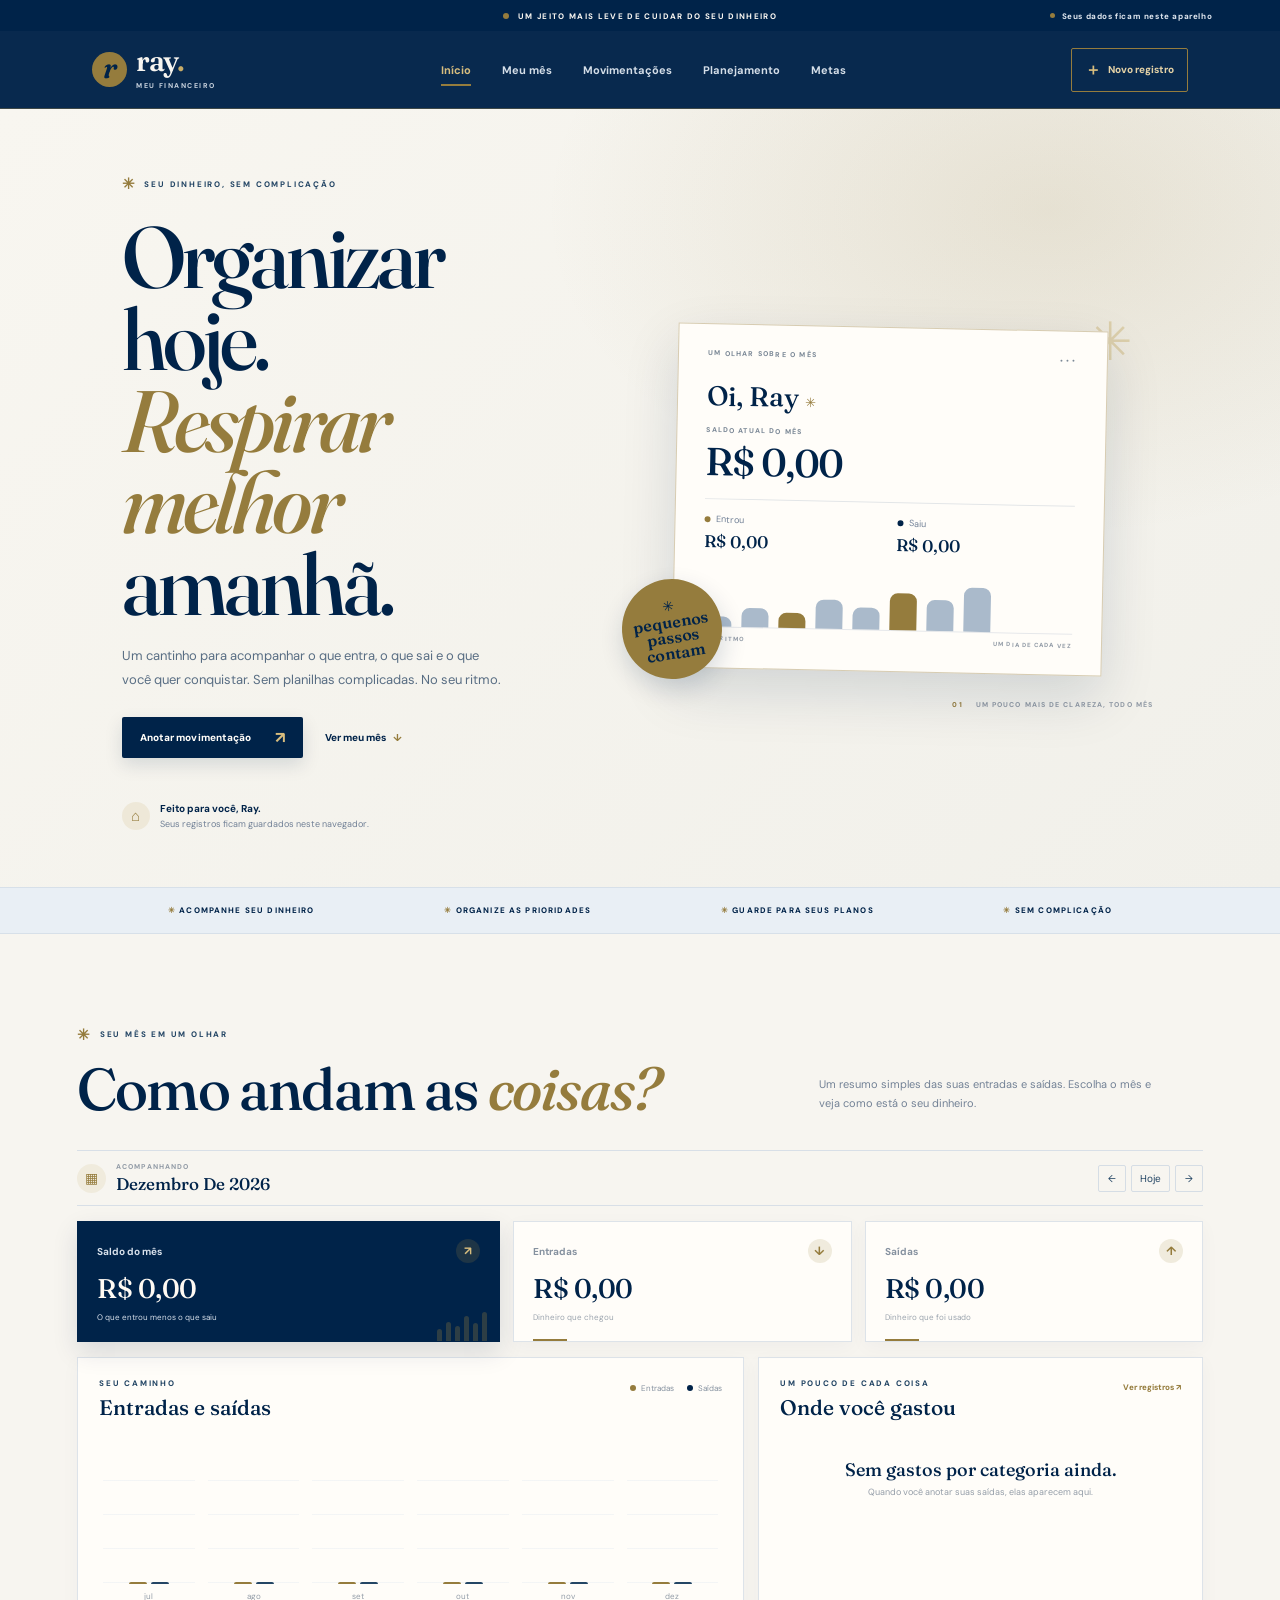
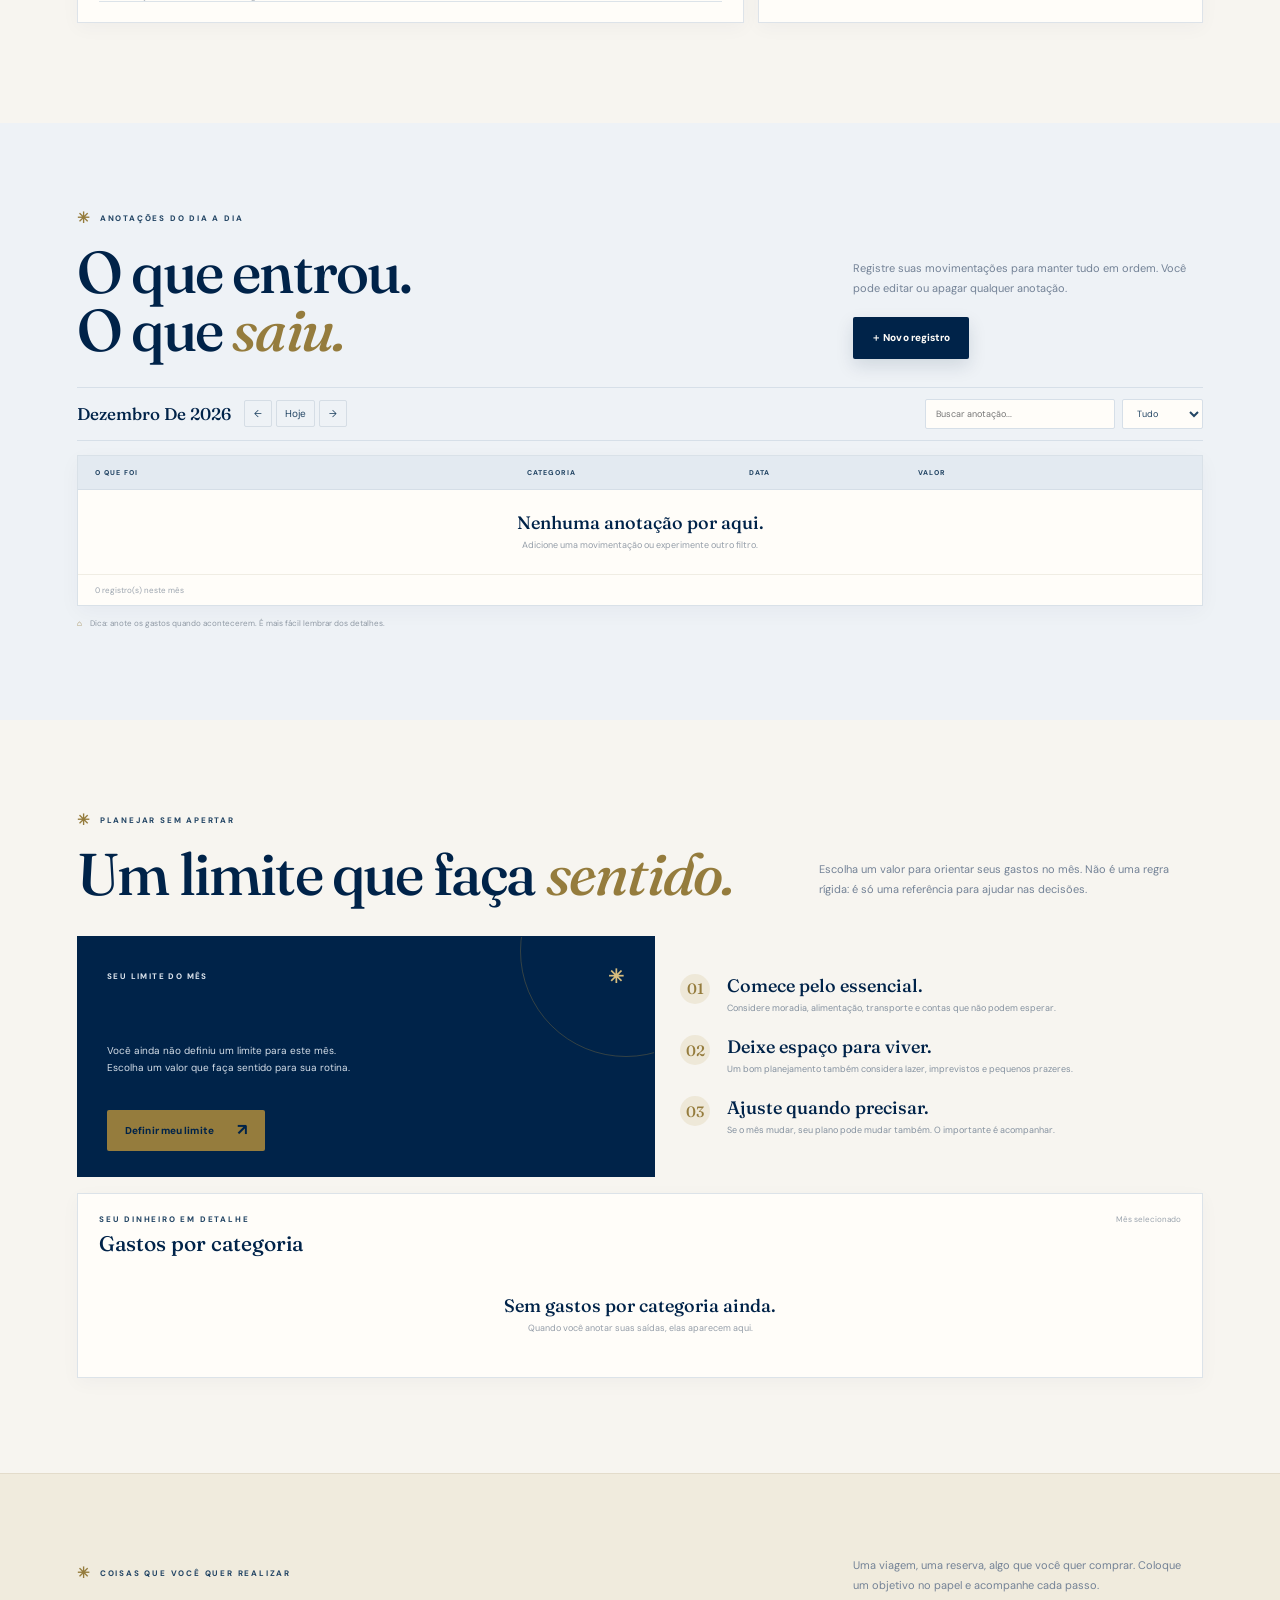
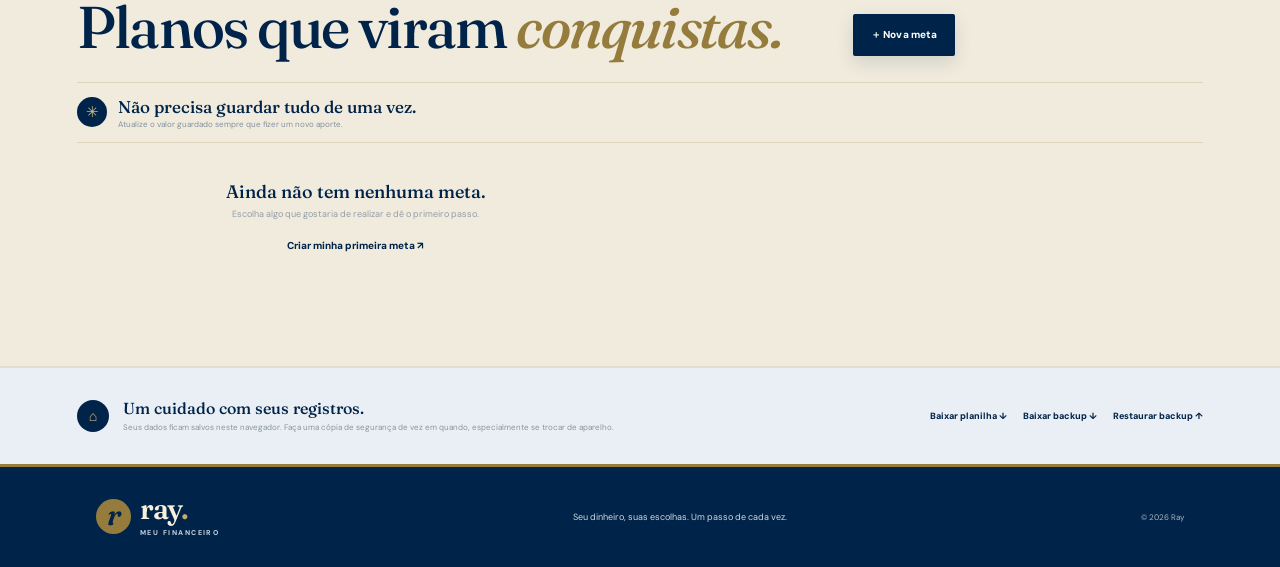
==== commit a059897e: "Refresh stylesheet cache for updated palette" ====
--- a/index.html
+++ b/index.html
@@ -10,7 +10,7 @@
   <link rel="preconnect" href="https://fonts.googleapis.com">
   <link rel="preconnect" href="https://fonts.gstatic.com" crossorigin>
   <link href="https://fonts.googleapis.com/css2?family=DM+Sans:wght@400;500;600;700;800&family=Fraunces:opsz,wght@9..144,400;9..144,500;9..144,600;9..144,700&display=swap" rel="stylesheet">
-  <link rel="stylesheet" href="assets/css/styles.css">
+  <link rel="stylesheet" href="assets/css/styles.css?v=20261118-blue-gold">
   <script defer src="assets/js/main.js"></script>
 </head>
 <body>
--- a/assets/css/styles.css
+++ b/assets/css/styles.css
@@ -1,17 +1,17 @@
 :root{
   --green:#002349;--green-2:#173b60;--green-soft:#e8edf3;--cream:#f7f5f0;--cream-2:#eeeae2;
-  --coral:#957c3d;--mango:#edb84f;--ink:#172b3f;--muted:#778596;--line:#e1e4e7;--white:#fffdf9;
-  --shadow:0 18px 45px rgba(31,77,58,.11);--serif:'Fraunces',Georgia,serif;--sans:'DM Sans',Arial,sans-serif;
+  --coral:#957c3d;--mango:#957C3D;--ink:#172b3f;--muted:#778596;--line:#e1e4e7;--white:#fffdf9;
+  --shadow:0 18px 45px rgba(0,35,73,.11);--serif:'Fraunces',Georgia,serif;--sans:'DM Sans',Arial,sans-serif;
 }
 *{box-sizing:border-box}html{scroll-behavior:smooth;scroll-padding-top:95px}body{margin:0;background:var(--cream);color:var(--ink);font-family:var(--sans);font-size:14px;-webkit-font-smoothing:antialiased}button,a,input,select{font:inherit}button{cursor:pointer}a{color:inherit;text-decoration:none}h1,h2,h3,p{margin-top:0}
 .announcement{height:31px;background:var(--green);color:#f7f5f0;display:flex;align-items:center;justify-content:center;gap:9px;font-size:8px;letter-spacing:1.35px;font-weight:800}.announcement-dot{height:6px;width:6px;border-radius:50%;background:var(--mango)}.announcement-right{position:absolute;right:5.3%;font-size:8px;letter-spacing:.6px;color:#dce4ed;display:flex;align-items:center;gap:7px}.announcement-right i{height:5px;width:5px;border-radius:50%;background:#a99770}
-.site-header{height:78px;padding:0 7.2%;display:flex;align-items:center;justify-content:space-between;background:rgba(255,247,232,.96);position:sticky;top:0;z-index:20;border-bottom:1px solid rgba(31,77,58,.08);backdrop-filter:blur(14px)}
+.site-header{height:78px;padding:0 7.2%;display:flex;align-items:center;justify-content:space-between;background:rgba(255,247,232,.96);position:sticky;top:0;z-index:20;border-bottom:1px solid rgba(0,35,73,.08);backdrop-filter:blur(14px)}
 .brand{display:flex;align-items:center;gap:9px;flex-shrink:0}.brand-mark{width:35px;height:35px;border-radius:50%;display:grid;place-items:center;background:var(--green);color:#f7f5f0}.brand-mark>span{font:600 29px/.8 var(--serif);font-style:italic;transform:translateY(-2px)}.brand-word{font:600 29px/.85 var(--serif);letter-spacing:-1.5px;color:var(--green)}.brand-word>span{color:var(--coral)}.brand-word small{display:block;margin-top:7px;font:800 7px var(--sans);letter-spacing:1.45px}
 .desktop-nav{display:flex;gap:31px;font-size:11px;font-weight:700;color:#536b82}.desktop-nav a{transition:color .2s;position:relative}.desktop-nav a:hover,.desktop-nav a.active{color:var(--coral)}.desktop-nav a.active:after{content:"";position:absolute;left:0;right:0;bottom:-9px;height:2px;background:var(--coral)}
 .header-action{display:flex;align-items:center;gap:7px;border:1px solid #d8dfd1;background:transparent;border-radius:2px;padding:10px 13px;color:var(--green);font-weight:800;font-size:10px}.header-action>span{color:var(--coral);font-size:16px}.header-action:hover{background:var(--green);color:#fffaf3;border-color:var(--green)}.header-action:hover>span{color:var(--mango)}.mobile-nav-toggle{display:none;border:1px solid #d8dfd1;background:transparent;width:34px;height:34px;color:var(--green);border-radius:2px}
 .hero{min-height:560px;padding:58px 9.5% 55px;display:grid;grid-template-columns:.9fr 1.1fr;align-items:center;gap:6%;position:relative;overflow:hidden}.hero-copy{padding:7px 0 0;position:relative;z-index:2}.eyebrow{font-size:8px;line-height:1.4;letter-spacing:1.8px;font-weight:800;color:var(--green-2);display:flex;align-items:center;gap:8px}.eyebrow>span{font-size:15px;color:var(--coral)}
 .hero h1{font:500 clamp(58px,6.8vw,89px)/.94 var(--serif);letter-spacing:-3.8px;color:var(--green);margin:21px 0 19px}.hero h1 em,.section-heading h2 em,.custom-copy h2 em{color:var(--coral);font-weight:500}.hero-copy>p{max-width:385px;font-size:13px;line-height:1.85;color:#61758a;margin-bottom:25px}.hero-actions{display:flex;align-items:center;gap:22px;flex-wrap:wrap}.button{border:0;border-radius:2px;padding:14px 18px;display:inline-flex;align-items:center;gap:23px;font-size:10px;font-weight:800;letter-spacing:.1px;transition:transform .2s,background .2s}.button:hover{transform:translateY(-2px)}.button>span{font-size:16px;line-height:10px}.button-dark{background:var(--green);color:#fffaf3}.button-dark:hover{background:#001a34}.button-cream{background:var(--mango);color:var(--green)}.button-cream:hover{background:#b29b68}.button-soft{background:var(--cream-2);color:var(--green)}.text-link{font-size:10px;font-weight:800;color:var(--green);border:0;background:none;padding:0}.text-link>span{padding-left:5px;color:var(--coral)}.hero-note{display:flex;align-items:center;gap:10px;margin-top:43px;font-size:9px;line-height:1.6;color:#7b8794}.hero-note b{color:var(--green);font-size:10px}.note-symbol{width:28px;height:28px;border-radius:50%;display:grid;place-items:center;background:#e9eddf;color:var(--green);font-size:15px}
-.hero-visual{height:420px;position:relative;display:flex;align-items:center;justify-content:center}.hero-paper{width:min(100%,430px);min-height:345px;background:#fffdf9;padding:24px 29px 20px;border:1px solid #e9e6df;box-shadow:var(--shadow);position:relative;z-index:2;transform:rotate(1.2deg)}.paper-head{display:flex;justify-content:space-between;color:#929ba6;font-size:7px;font-weight:800;letter-spacing:1.2px}.paper-menu{letter-spacing:3px}.paper-greeting{font:500 27px var(--serif);color:var(--green);margin:22px 0 13px}.paper-greeting span{font-size:13px;color:var(--coral)}.paper-label{font-size:7px;font-weight:800;letter-spacing:1.15px;color:#929ba6}.paper-balance{font:500 39px/.98 var(--serif);color:var(--green);margin-top:8px;letter-spacing:-1px}.paper-divider{height:1px;background:#e6e8e9;margin:18px 0 14px}.paper-stats{display:grid;grid-template-columns:1fr 1fr;gap:15px}.paper-stats>div{display:grid;gap:5px}.paper-stats span{display:flex;align-items:center;gap:6px;color:#778596;font-size:9px}.paper-stats b{font:500 17px var(--serif);color:var(--green)}.mini-dot{width:6px;height:6px;border-radius:50%;display:inline-block}.dot-in{background:#957c3d}.dot-out{background:var(--coral)}.paper-chart{height:58px;display:flex;align-items:end;gap:10px;border-bottom:1px solid #e6e8eb;margin-top:18px;padding:0 2px}.paper-chart i{flex:1;max-width:27px;background:#d0dce8;border-radius:8px 8px 0 0}.paper-chart i:nth-child(3n){background:#edb84f}.paper-chart-foot{display:flex;justify-content:space-between;color:#939ca7;font-size:6px;letter-spacing:1.1px;font-weight:800;margin-top:7px}.hero-sun{position:absolute;top:18px;right:5%;font-size:53px;color:#e6ddcc;opacity:.8}.hero-sticker{position:absolute;left:0;bottom:30px;z-index:3;width:100px;height:100px;border-radius:50%;background:var(--mango);display:flex;flex-direction:column;align-items:center;justify-content:center;transform:rotate(-9deg);color:var(--green);box-shadow:0 8px 22px rgba(31,77,58,.12)}.hero-sticker>span{font-size:14px}.hero-sticker>b{font:600 16px/.95 var(--serif);text-align:center}.hero-caption{position:absolute;right:1%;bottom:0;display:flex;gap:13px;color:#929ba6;font-size:7px;letter-spacing:1.1px;font-weight:800}.hero-caption span{color:var(--coral)}
+.hero-visual{height:420px;position:relative;display:flex;align-items:center;justify-content:center}.hero-paper{width:min(100%,430px);min-height:345px;background:#fffdf9;padding:24px 29px 20px;border:1px solid #e9e6df;box-shadow:var(--shadow);position:relative;z-index:2;transform:rotate(1.2deg)}.paper-head{display:flex;justify-content:space-between;color:#929ba6;font-size:7px;font-weight:800;letter-spacing:1.2px}.paper-menu{letter-spacing:3px}.paper-greeting{font:500 27px var(--serif);color:var(--green);margin:22px 0 13px}.paper-greeting span{font-size:13px;color:var(--coral)}.paper-label{font-size:7px;font-weight:800;letter-spacing:1.15px;color:#929ba6}.paper-balance{font:500 39px/.98 var(--serif);color:var(--green);margin-top:8px;letter-spacing:-1px}.paper-divider{height:1px;background:#e6e8e9;margin:18px 0 14px}.paper-stats{display:grid;grid-template-columns:1fr 1fr;gap:15px}.paper-stats>div{display:grid;gap:5px}.paper-stats span{display:flex;align-items:center;gap:6px;color:#778596;font-size:9px}.paper-stats b{font:500 17px var(--serif);color:var(--green)}.mini-dot{width:6px;height:6px;border-radius:50%;display:inline-block}.dot-in{background:#957c3d}.dot-out{background:var(--coral)}.paper-chart{height:58px;display:flex;align-items:end;gap:10px;border-bottom:1px solid #e6e8eb;margin-top:18px;padding:0 2px}.paper-chart i{flex:1;max-width:27px;background:#d0dce8;border-radius:8px 8px 0 0}.paper-chart i:nth-child(3n){background:#957C3D}.paper-chart-foot{display:flex;justify-content:space-between;color:#939ca7;font-size:6px;letter-spacing:1.1px;font-weight:800;margin-top:7px}.hero-sun{position:absolute;top:18px;right:5%;font-size:53px;color:#e6ddcc;opacity:.8}.hero-sticker{position:absolute;left:0;bottom:30px;z-index:3;width:100px;height:100px;border-radius:50%;background:var(--mango);display:flex;flex-direction:column;align-items:center;justify-content:center;transform:rotate(-9deg);color:var(--green);box-shadow:0 8px 22px rgba(0,35,73,.12)}.hero-sticker>span{font-size:14px}.hero-sticker>b{font:600 16px/.95 var(--serif);text-align:center}.hero-caption{position:absolute;right:1%;bottom:0;display:flex;gap:13px;color:#929ba6;font-size:7px;letter-spacing:1.1px;font-weight:800}.hero-caption span{color:var(--coral)}
 .benefit-strip{min-height:47px;background:#e8eddf;display:flex;align-items:center;justify-content:space-evenly;gap:13px;padding:10px 4%;color:var(--green);font-size:8px;font-weight:800;letter-spacing:1.15px}.benefit-strip span{white-space:nowrap}.section-wrap{max-width:1190px;margin:0 auto;padding-left:32px;padding-right:32px}
 .month-section{padding-top:91px;padding-bottom:100px}.section-heading{display:flex;align-items:flex-end;justify-content:space-between;gap:35px;margin-bottom:33px}.section-heading h2{font:500 clamp(39px,4.6vw,59px)/.98 var(--serif);letter-spacing:-1.8px;color:var(--green);margin:14px 0 0}.section-heading>p,.section-heading-side>p{max-width:350px;color:#738296;line-height:1.8;font-size:11px;margin:0 3% 3px 0}.month-toolbar{display:flex;align-items:center;justify-content:space-between;margin-bottom:15px;padding:11px 0;border-top:1px solid var(--line);border-bottom:1px solid var(--line)}.month-current{display:flex;align-items:center;gap:10px}.month-icon{width:29px;height:29px;border-radius:50%;display:grid;place-items:center;background:#e8eddf;color:var(--green)}.month-current>div{display:grid;gap:2px}.month-current small{color:#939ca7;font-size:7px;letter-spacing:1.1px;font-weight:800}.month-current strong{font:500 17px var(--serif);color:var(--green);text-transform:capitalize}.month-switch{display:flex;align-items:center;gap:5px}.month-switch button{height:27px;min-width:28px;padding:0 8px;border:1px solid #dde1e5;background:transparent;color:#64778e;border-radius:2px;font-size:10px}.month-switch button:hover{background:var(--green);color:white;border-color:var(--green)}
 .summary-grid{display:grid;grid-template-columns:1.25fr 1fr 1fr;gap:13px}.summary-card{position:relative;overflow:hidden;background:#fffdf9;border:1px solid #ece8de;padding:17px 19px;min-height:120px}.balance-card{background:var(--green);border-color:var(--green);color:#fffaf3}.summary-card-head{display:flex;align-items:center;justify-content:space-between;color:#85919f;font-size:10px;font-weight:700}.balance-card .summary-card-head{color:#d8e1eb}.summary-symbol{width:24px;height:24px;border-radius:50%;display:grid;place-items:center;background:#e8edf3;color:#957c3d;font-size:12px}.symbol-green{background:#e8edf3;color:#957c3d}.symbol-coral{background:#f1ece3;color:#957c3d}.balance-card .summary-symbol{background:#1b456d;color:var(--mango)}.summary-card>strong{display:block;font:500 27px var(--serif);letter-spacing:-.5px;color:var(--green);margin:9px 0 1px;position:relative;z-index:1}.balance-card>strong{color:#fffaf3}.summary-card>small{font-size:8px;color:#9ba4ae}.balance-card>small{color:#d5dfea}.balance-flourish{position:absolute;right:12px;bottom:0;display:flex;align-items:end;gap:4px;opacity:.3}.balance-flourish i{width:5px;background:var(--mango);border-radius:4px 4px 0 0}.balance-flourish i:nth-child(1){height:12px}.balance-flourish i:nth-child(2){height:19px}.balance-flourish i:nth-child(3){height:15px}.balance-flourish i:nth-child(4){height:25px}.balance-flourish i:nth-child(5){height:18px}.balance-flourish i:nth-child(6){height:29px}.summary-underline{position:absolute;bottom:0;left:19px;width:34px;height:2px}.underline-green{background:#957c3d}.underline-coral{background:var(--coral)}
@@ -23,7 +23,7 @@
 .modal{padding:0;border:1px solid #e7e5df;border-radius:3px;width:min(480px,calc(100% - 28px));max-height:90dvh;overflow:auto;background:var(--cream);box-shadow:var(--shadow);color:var(--ink)}.modal::backdrop{background:rgba(23,48,34,.43);backdrop-filter:blur(2px)}.modal-form{padding:24px 25px;display:grid;gap:15px}.modal-head{display:flex;align-items:flex-start;justify-content:space-between;padding-bottom:15px;border-bottom:1px solid var(--line)}.modal-head h2{font:500 29px/1.05 var(--serif);color:var(--green);margin:7px 0 0;letter-spacing:-.7px}.modal-close{height:29px;width:29px;border:1px solid #dde1e5;border-radius:50%;background:transparent;color:var(--green);font-size:19px;line-height:1}.type-switch{display:grid;grid-template-columns:1fr 1fr;padding:3px;background:#eaedf1;border-radius:2px}.type-switch input{position:absolute;opacity:0;pointer-events:none}.type-switch span{display:block;text-align:center;padding:8px;border-radius:2px;color:#7e8c9b;font-size:10px;font-weight:800}.type-switch input:checked+span{background:#fffdf9;color:var(--green);box-shadow:0 1px 4px rgba(20,43,69,.08)}.field-label{display:grid;gap:6px;color:#61758a;font-size:9px;font-weight:800}.field-label input,.field-label select{width:100%;height:39px;border:1px solid #dfe3e7;border-radius:2px;background:#fffdf9;padding:0 11px;color:#334b62;font-size:10px;outline:none}.field-label input:focus,.field-label select:focus{border-color:#9b895b;box-shadow:0 0 0 2px #e8edf3}.form-grid{display:grid;grid-template-columns:1fr 1fr;gap:10px}.modal-actions{display:flex;justify-content:flex-end;gap:8px;margin-top:4px}.modal-copy{font-size:10px;line-height:1.7;color:#87929e;margin:-3px 0 1px}
 .toast{position:fixed;z-index:100;bottom:22px;left:50%;transform:translate(-50%,12px);padding:10px 15px;border:1px solid #284a6b;background:#002349;color:#fffaf3;font-size:9px;box-shadow:none;opacity:0;pointer-events:none;transition:opacity .18s,transform .18s;max-width:calc(100% - 28px);text-align:center;border-radius:2px}.toast.show{opacity:1;transform:translate(-50%,0)}
 @media(max-width:900px){.site-header{padding:0 5%}.desktop-nav{gap:18px}.hero{padding:48px 6% 50px;gap:4%;min-height:510px}.hero-visual{height:370px}.hero h1{font-size:76px}.section-wrap{padding-left:5%;padding-right:5%}.site-footer{padding-left:5%;padding-right:5%}}
-@media(max-width:650px){html{scroll-padding-top:78px}.announcement{font-size:7px;letter-spacing:.8px}.announcement-right{display:none}.site-header{height:67px;padding:0 5%}.brand-mark{height:31px;width:31px}.brand-word{font-size:26px}.mobile-nav-toggle{display:block;order:3}.desktop-nav{display:none;position:absolute;left:0;right:0;top:67px;background:var(--cream);border-bottom:1px solid var(--line);padding:10px 6% 17px;flex-direction:column;gap:0;box-shadow:0 14px 25px rgba(31,77,58,.08)}.desktop-nav.open{display:flex}.desktop-nav a{padding:12px 0;border-bottom:1px solid #e9ecef}.desktop-nav a.active:after{display:none}.header-action{margin-left:auto;margin-right:8px;padding:8px 9px;font-size:9px}.hero{grid-template-columns:1fr;padding:46px 7% 48px;gap:29px}.hero h1{font-size:68px;letter-spacing:-3px}.hero-copy>p{font-size:12px;max-width:340px}.hero-note{margin-top:27px}.hero-visual{height:300px;width:90%;margin-left:auto}.hero-paper{padding:19px 21px;min-height:300px}.paper-greeting{margin:16px 0 10px}.paper-balance{font-size:33px}.paper-chart{height:45px;margin-top:13px}.hero-sticker{left:-28px;bottom:12px;width:83px;height:83px}.hero-sticker>b{font-size:14px}.hero-caption{bottom:-16px;font-size:6px}.hero-sun{top:1px;font-size:34px}.benefit-strip{display:grid;grid-template-columns:1fr 1fr;gap:11px;padding:13px 7%;font-size:7px}.month-section{padding-top:68px;padding-bottom:70px}.section-heading{display:block;margin-bottom:24px}.section-heading h2{font-size:47px}.section-heading>p,.section-heading-side>p{margin:14px 0 0;font-size:10px}.summary-grid{grid-template-columns:1fr 1fr;gap:7px}.summary-card:first-child{grid-column:1/-1}.summary-card{min-height:101px;padding:14px}.summary-card>strong{font-size:24px}.summary-lower{grid-template-columns:1fr;gap:11px}.paper-panel{padding:17px}.movement-chart{height:145px}.movement-bars{height:118px}.transactions-section{padding:67px 0 70px}.transactions-wrap .section-heading{margin-bottom:23px}.section-heading-side{margin-top:13px}.section-heading-side .button{margin-top:2px}.records-toolbar{align-items:flex-start;flex-direction:column;gap:11px}.records-month{width:100%;justify-content:space-between}.record-filters{width:100%}.record-filters input{flex:1;min-width:0}.records-head{display:none}.record-row{grid-template-columns:1fr auto;gap:5px;padding:10px 13px}.record-description{grid-column:1;grid-row:1}.record-category{grid-column:1;grid-row:2;padding-left:36px}.record-date{grid-column:1;grid-row:3;padding-left:36px}.record-amount{grid-column:2;grid-row:1;text-align:right}.record-actions{grid-column:2;grid-row:2/4;align-self:center}.planning-section{padding-top:68px;padding-bottom:70px}.planning-grid{grid-template-columns:1fr;gap:17px}.budget-paper{padding:23px}.planning-side{gap:16px}.category-budget{margin-top:12px}.goals-section{padding:68px 0 70px}.goals-grid{grid-template-columns:1fr}.backup-inner{flex-wrap:wrap;align-items:flex-start}.backup-inner>div:nth-child(2){min-width:calc(100% - 55px)}.backup-actions{padding-left:45px;gap:14px}.site-footer{flex-wrap:wrap;padding:25px 7%;gap:12px}.site-footer>p{order:3;width:100%}.footer-year{margin-left:auto}.modal-form{padding:20px}.modal-head h2{font-size:25px}}
+@media(max-width:650px){html{scroll-padding-top:78px}.announcement{font-size:7px;letter-spacing:.8px}.announcement-right{display:none}.site-header{height:67px;padding:0 5%}.brand-mark{height:31px;width:31px}.brand-word{font-size:26px}.mobile-nav-toggle{display:block;order:3}.desktop-nav{display:none;position:absolute;left:0;right:0;top:67px;background:var(--cream);border-bottom:1px solid var(--line);padding:10px 6% 17px;flex-direction:column;gap:0;box-shadow:0 14px 25px rgba(0,35,73,.08)}.desktop-nav.open{display:flex}.desktop-nav a{padding:12px 0;border-bottom:1px solid #e9ecef}.desktop-nav a.active:after{display:none}.header-action{margin-left:auto;margin-right:8px;padding:8px 9px;font-size:9px}.hero{grid-template-columns:1fr;padding:46px 7% 48px;gap:29px}.hero h1{font-size:68px;letter-spacing:-3px}.hero-copy>p{font-size:12px;max-width:340px}.hero-note{margin-top:27px}.hero-visual{height:300px;width:90%;margin-left:auto}.hero-paper{padding:19px 21px;min-height:300px}.paper-greeting{margin:16px 0 10px}.paper-balance{font-size:33px}.paper-chart{height:45px;margin-top:13px}.hero-sticker{left:-28px;bottom:12px;width:83px;height:83px}.hero-sticker>b{font-size:14px}.hero-caption{bottom:-16px;font-size:6px}.hero-sun{top:1px;font-size:34px}.benefit-strip{display:grid;grid-template-columns:1fr 1fr;gap:11px;padding:13px 7%;font-size:7px}.month-section{padding-top:68px;padding-bottom:70px}.section-heading{display:block;margin-bottom:24px}.section-heading h2{font-size:47px}.section-heading>p,.section-heading-side>p{margin:14px 0 0;font-size:10px}.summary-grid{grid-template-columns:1fr 1fr;gap:7px}.summary-card:first-child{grid-column:1/-1}.summary-card{min-height:101px;padding:14px}.summary-card>strong{font-size:24px}.summary-lower{grid-template-columns:1fr;gap:11px}.paper-panel{padding:17px}.movement-chart{height:145px}.movement-bars{height:118px}.transactions-section{padding:67px 0 70px}.transactions-wrap .section-heading{margin-bottom:23px}.section-heading-side{margin-top:13px}.section-heading-side .button{margin-top:2px}.records-toolbar{align-items:flex-start;flex-direction:column;gap:11px}.records-month{width:100%;justify-content:space-between}.record-filters{width:100%}.record-filters input{flex:1;min-width:0}.records-head{display:none}.record-row{grid-template-columns:1fr auto;gap:5px;padding:10px 13px}.record-description{grid-column:1;grid-row:1}.record-category{grid-column:1;grid-row:2;padding-left:36px}.record-date{grid-column:1;grid-row:3;padding-left:36px}.record-amount{grid-column:2;grid-row:1;text-align:right}.record-actions{grid-column:2;grid-row:2/4;align-self:center}.planning-section{padding-top:68px;padding-bottom:70px}.planning-grid{grid-template-columns:1fr;gap:17px}.budget-paper{padding:23px}.planning-side{gap:16px}.category-budget{margin-top:12px}.goals-section{padding:68px 0 70px}.goals-grid{grid-template-columns:1fr}.backup-inner{flex-wrap:wrap;align-items:flex-start}.backup-inner>div:nth-child(2){min-width:calc(100% - 55px)}.backup-actions{padding-left:45px;gap:14px}.site-footer{flex-wrap:wrap;padding:25px 7%;gap:12px}.site-footer>p{order:3;width:100%}.footer-year{margin-left:auto}.modal-form{padding:20px}.modal-head h2{font-size:25px}}
 @media(max-width:390px){.hero h1{font-size:59px}.hero-actions{align-items:flex-start;flex-direction:column;gap:16px}.header-action{font-size:8px}.form-grid{grid-template-columns:1fr}.modal-actions .button{flex:1;justify-content:center}.month-switch button{min-width:25px;padding:0 6px}}
 @media(prefers-reduced-motion:reduce){*,*:before,*:after{scroll-behavior:auto!important;transition:none!important}}
 
@@ -188,3 +188,352 @@
   .modal-form { -webkit-overflow-scrolling: touch; }
   .site-header { -webkit-backdrop-filter: blur(18px); }
 }
+
+
+/* Identidade visual Ray — azul profundo e dourado */
+:root {
+  --brand-blue: #002349;
+  --brand-gold: #957C3D;
+  --green: #002349;
+  --green-2: #244665;
+  --green-soft: #E9EFF5;
+  --coral: #957C3D;
+  --mango: #957C3D;
+  --cream: #F7F5F0;
+  --cream-2: #EEEAE2;
+  --ink: #172B3F;
+  --muted: #718096;
+  --line: #DCE3E9;
+  --white: #FFFDF9;
+  --shadow: 0 18px 45px rgba(0, 35, 73, .13);
+}
+
+/* Cabeçalho e marca */
+.announcement {
+  background: #002349;
+  color: #F7F5F0;
+}
+.announcement-dot,
+.announcement-right i {
+  background: #957C3D;
+}
+.site-header {
+  background: rgba(0, 35, 73, .97);
+  border-bottom: 1px solid rgba(149, 124, 61, .38);
+}
+.brand-mark {
+  background: #957C3D;
+  color: #002349;
+}
+.brand-mark > span { color: #002349; }
+.brand-word { color: #F7F5F0; }
+.brand-word > span { color: #C7AC68; }
+.brand-word small { color: #C5D0DC; }
+.desktop-nav { color: #D4DEE8; }
+.desktop-nav a:hover,
+.desktop-nav a.active { color: #D7BD7E; }
+.desktop-nav a.active:after { background: #957C3D; }
+.header-action {
+  border-color: #957C3D;
+  color: #E4D2A6;
+}
+.header-action > span { color: #D7BD7E; }
+.header-action:hover {
+  background: #957C3D;
+  border-color: #957C3D;
+  color: #002349;
+}
+.header-action:hover > span { color: #002349; }
+.mobile-nav-toggle {
+  border-color: rgba(149, 124, 61, .7);
+  color: #E4D2A6;
+}
+
+/* Abertura: azul como base, dourado nos detalhes */
+.hero {
+  background:
+    radial-gradient(ellipse at 82% 13%, rgba(149, 124, 61, .15), transparent 34%),
+    linear-gradient(135deg, #F8F6F0 0%, #F1F0EA 100%);
+}
+.eyebrow { color: #244665; }
+.eyebrow > span,
+.hero h1 em,
+.section-heading h2 em,
+.custom-copy h2 em { color: #957C3D; }
+.hero h1 { color: #002349; }
+.hero-copy > p { color: #586D83; }
+.button-dark {
+  background: #002349;
+  color: #FFFDF9;
+  box-shadow: 0 7px 18px rgba(0, 35, 73, .13);
+}
+.button-dark:hover { background: #173B60; }
+.button-dark > span { color: #D7BD7E; }
+.button-cream {
+  background: #957C3D;
+  color: #002349;
+}
+.button-cream:hover { background: #B19A60; }
+.button-soft {
+  background: #E9EFF5;
+  color: #002349;
+}
+.text-link { color: #002349; }
+.text-link > span { color: #957C3D; }
+.hero-note { color: #718096; }
+.hero-note b { color: #002349; }
+.note-symbol {
+  background: #EEE8D8;
+  color: #957C3D;
+}
+.hero-paper {
+  border-color: rgba(149, 124, 61, .38);
+  box-shadow: 0 22px 55px rgba(0, 35, 73, .14);
+}
+.paper-head,
+.paper-label { color: #7C8997; }
+.paper-greeting,
+.paper-balance,
+.paper-stats b { color: #002349; }
+.paper-greeting span { color: #957C3D; }
+.paper-divider { background: #E3E6E8; }
+.paper-stats span { color: #718096; }
+.dot-in { background: #957C3D; }
+.dot-out { background: #002349; }
+.paper-chart i { background: #AABACB; }
+.paper-chart i:nth-child(3n) { background: #957C3D; }
+.hero-sticker {
+  background: #957C3D;
+  color: #002349;
+  box-shadow: 0 10px 24px rgba(0, 35, 73, .16);
+}
+.hero-caption span { color: #957C3D; }
+.hero-sun { color: #D8C99F; }
+
+/* Faixa e resumo mensal */
+.benefit-strip {
+  background: #E9EFF5;
+  color: #002349;
+  border-top: 1px solid #D7E0E9;
+  border-bottom: 1px solid #D7E0E9;
+}
+.benefit-strip span::first-letter { color: #957C3D; }
+.month-icon,
+.summary-symbol,
+.symbol-green,
+.category-icon,
+.record-icon,
+.goal-card-icon,
+.backup-mark {
+  background: #F0EBDD;
+  color: #957C3D;
+}
+.month-current strong,
+.panel-heading h3,
+.category-row > strong,
+.record-amount,
+.goal-card h3,
+.goal-amounts strong { color: #002349; }
+.month-toolbar { border-color: #D8DFE7; }
+.month-switch button {
+  border-color: #D5DDE5;
+  color: #244665;
+}
+.month-switch button:hover {
+  background: #002349;
+  border-color: #002349;
+  color: #FFFDF9;
+}
+.summary-card {
+  background: #FFFDF9;
+  border-color: #DDE3E9;
+  box-shadow: 0 5px 18px rgba(0, 35, 73, .035);
+}
+.balance-card {
+  background: #002349;
+  border-color: #002349;
+  box-shadow: 0 10px 24px rgba(0, 35, 73, .12);
+}
+.balance-card .summary-symbol {
+  background: rgba(149, 124, 61, .2);
+  color: #D7BD7E;
+}
+.balance-flourish i { background: #957C3D; }
+.underline-green,
+.underline-coral { background: #957C3D; }
+.paper-panel {
+  border-color: #DDE3E9;
+  box-shadow: 0 5px 18px rgba(0, 35, 73, .035);
+}
+.chart-legend .legend-in { background: #957C3D; }
+.chart-legend .legend-out { background: #002349; }
+.movement-chart { border-color: #DCE3E9; }
+.movement-bars {
+  background: repeating-linear-gradient(to bottom, transparent 0, transparent 33px, #E8EDF2 34px);
+}
+.movement-bars .bar-in { background: #957C3D; }
+.movement-bars .bar-out { background: #244665; }
+.category-track { background: #E9EDF1; }
+.category-track i { background: #957C3D; }
+.small-link { color: #957C3D; }
+
+/* Registros */
+.transactions-section { background: #EEF2F6; }
+.records-toolbar {
+  border-color: #D6DFE8;
+}
+.records-month > strong { color: #002349; }
+.record-filters input,
+.record-filters select {
+  border-color: #D6DFE8;
+  background: #FFFDF9;
+  color: #244665;
+}
+.record-filters input:focus,
+.record-filters select:focus {
+  border-color: #957C3D;
+  box-shadow: 0 0 0 2px rgba(149, 124, 61, .13);
+}
+.records-table {
+  border-color: #D9E1E8;
+  box-shadow: 0 6px 20px rgba(0, 35, 73, .04);
+}
+.records-head {
+  background: #E3EAF1;
+  border-color: #D5DEE7;
+  color: #244665;
+}
+.record-row { border-color: #E9EDF1; }
+.record-row:hover { background: #FAF8F2; }
+.record-description b { color: #244665; }
+.record-amount.expense,
+.record-amount.income { color: #957C3D; }
+.record-actions button:hover {
+  background: #F0EBDD;
+  color: #002349;
+}
+.records-note span { color: #957C3D; }
+
+/* Planejamento e metas */
+.budget-paper {
+  background: #002349;
+  border: 1px solid #002349;
+}
+.budget-paper:after { border-color: rgba(149, 124, 61, .35); }
+.budget-flower { color: #D7BD7E; }
+.budget-track i { background: #957C3D; }
+.budget-track.over i { background: #C9AE70; }
+.note-number {
+  background: #EEE8D8;
+  color: #957C3D;
+}
+.planning-note b { color: #002349; }
+.category-budget { border-color: #DCE3E9; }
+.goals-section {
+  background: #F0EBDD;
+  border-top: 1px solid #E3DCCB;
+  border-bottom: 1px solid #E3DCCB;
+}
+.goals-intro {
+  border-color: #DED4BC;
+}
+.goals-intro > span {
+  background: #002349;
+  color: #D7BD7E;
+}
+.goals-intro b { color: #002349; }
+.goal-card {
+  background: #FFFDF9;
+  border-color: #DDD6C5;
+  box-shadow: 0 5px 18px rgba(0, 35, 73, .045);
+}
+.goal-card-icon {
+  background: #E9EFF5;
+  color: #957C3D;
+}
+.goal-track { background: #E8E9E7; }
+.goal-track i { background: #957C3D; }
+.goal-contribute { color: #957C3D; }
+
+/* Backup, rodapé e formulários */
+.backup-section {
+  background: #E9EFF5;
+  border-top-color: #D7E0E9;
+}
+.backup-mark {
+  background: #002349;
+  color: #D7BD7E;
+}
+.backup-inner b { color: #002349; }
+.site-footer {
+  background: #002349;
+  border-top: 3px solid #957C3D;
+}
+.footer-brand .brand-mark {
+  background: #957C3D;
+  color: #002349;
+}
+.footer-brand .brand-mark > span { color: #002349; }
+.modal {
+  border-color: rgba(149, 124, 61, .45);
+  background: #F7F5F0;
+}
+.modal::backdrop { background: rgba(0, 20, 42, .62); }
+.modal-head h2 { color: #002349; }
+.modal-close {
+  border-color: #D6DEE6;
+  color: #002349;
+}
+.type-switch { background: #E7ECF1; }
+.type-switch input:checked + span {
+  background: #002349;
+  color: #FFFDF9;
+}
+.field-label { color: #244665; }
+.field-label input,
+.field-label select {
+  border-color: #D6DEE6;
+  background: #FFFDF9;
+  color: #172B3F;
+}
+.field-label input:focus,
+.field-label select:focus {
+  border-color: #957C3D;
+  box-shadow: 0 0 0 2px rgba(149, 124, 61, .15);
+}
+.toast {
+  border-color: #957C3D;
+  background: #002349;
+}
+
+/* Navegação inferior no iPhone: azul com destaque dourado */
+@media (max-width: 650px) {
+  .site-header {
+    background: rgba(0, 35, 73, .98);
+    border-bottom-color: rgba(149, 124, 61, .45);
+  }
+  .desktop-nav {
+    background: #002349;
+    border-bottom-color: rgba(149, 124, 61, .35);
+  }
+  .desktop-nav a { border-bottom-color: rgba(212, 222, 232, .14); }
+  .desktop-nav a.active { color: #D7BD7E; }
+  .mobile-nav-toggle { background: rgba(255,255,255,.04); }
+  .mobile-bottom-nav {
+    background: rgba(0, 35, 73, .97);
+    border-top: 1px solid rgba(149, 124, 61, .55);
+    box-shadow: 0 -7px 24px rgba(0, 20, 42, .16);
+  }
+  .mobile-bottom-nav a { color: #C4D0DC; }
+  .mobile-bottom-nav a.active { color: #FFFDF9; }
+  .mobile-bottom-nav a .bottom-icon { color: #D7BD7E; }
+  .mobile-bottom-nav a.active:before { background: #957C3D; }
+  .header-action {
+    background: rgba(149, 124, 61, .12);
+    color: #F0E5CA;
+  }
+}
+:focus-visible {
+  outline: 2px solid #957C3D;
+  outline-offset: 3px;
+}
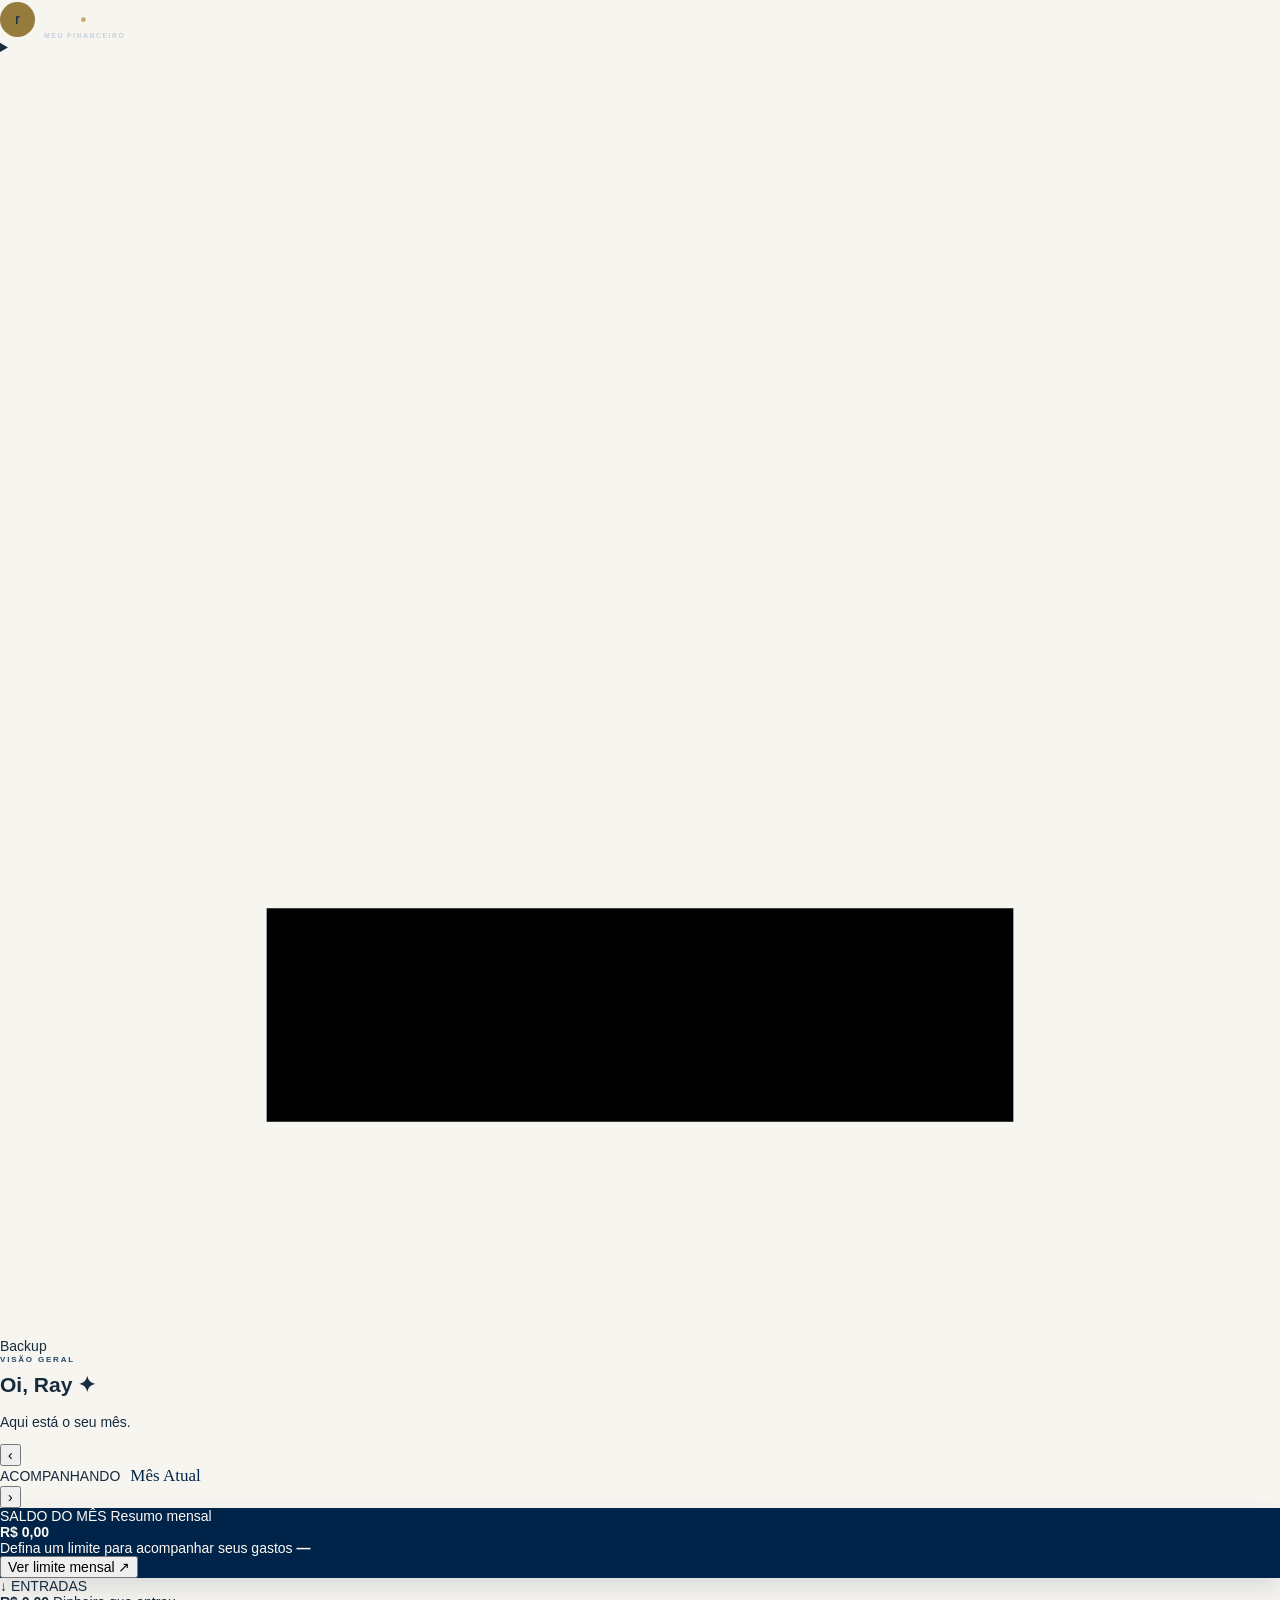
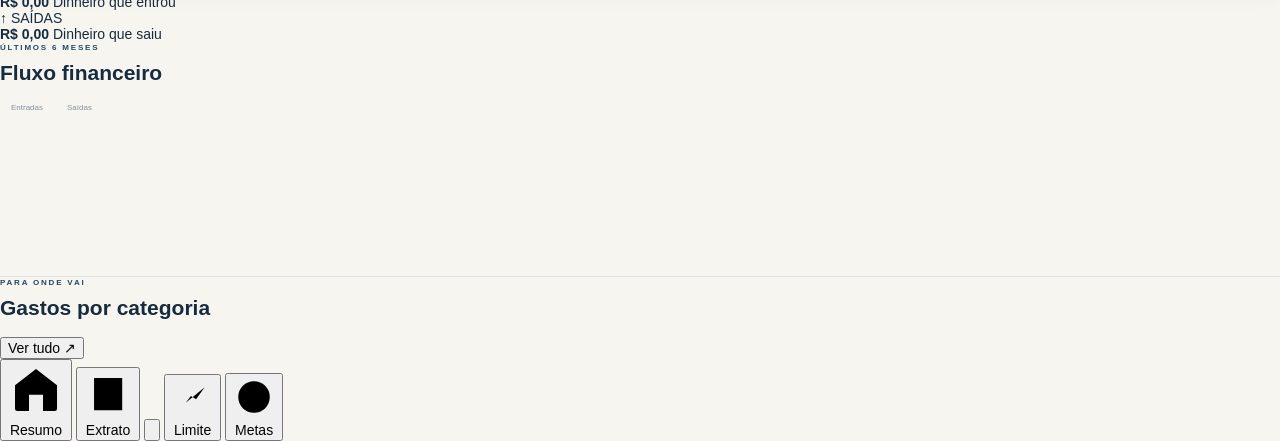
==== commit 5cfbde0c: "Redesign Ray as a mobile-first personal finance app" ====
--- a/index.html
+++ b/index.html
@@ -3,260 +3,328 @@
 <head>
   <meta charset="utf-8">
   <meta name="viewport" content="width=device-width, initial-scale=1, viewport-fit=cover">
-  <meta name="theme-color" content="#002349">
-  <meta name="description" content="Um espaço simples para Ray acompanhar entradas, despesas, orçamento e metas pessoais.">
-  <title>Ray — Meu dinheiro, no meu ritmo</title>
+  <meta name="theme-color" content="#0F172A">
+  <meta name="description" content="Ray — seu controle financeiro pessoal, simples e organizado.">
+  <meta name="apple-mobile-web-app-capable" content="yes">
+  <meta name="apple-mobile-web-app-status-bar-style" content="black-translucent">
+  <meta name="mobile-web-app-capable" content="yes">
+  <title>ray. — Meu financeiro</title>
   <link rel="icon" href="assets/img/favicon.svg" type="image/svg+xml">
+  <link rel="apple-touch-icon" href="assets/img/favicon.svg">
   <link rel="preconnect" href="https://fonts.googleapis.com">
   <link rel="preconnect" href="https://fonts.gstatic.com" crossorigin>
-  <link href="https://fonts.googleapis.com/css2?family=DM+Sans:wght@400;500;600;700;800&family=Fraunces:opsz,wght@9..144,400;9..144,500;9..144,600;9..144,700&display=swap" rel="stylesheet">
-  <link rel="stylesheet" href="assets/css/styles.css?v=20261118-blue-gold">
-  <script defer src="assets/js/main.js"></script>
+  <link href="https://fonts.googleapis.com/css2?family=Plus+Jakarta+Sans:wght@400;500;600;700;800&display=swap" rel="stylesheet">
+  <link rel="stylesheet" href="assets/css/styles.css?v=20261118-fintech-app">
+  <script defer src="assets/js/main.js?v=20261118-fintech-app"></script>
 </head>
 <body>
-  <div class="announcement">
-    <span class="announcement-dot"></span>
-    UM JEITO MAIS LEVE DE CUIDAR DO SEU DINHEIRO
-    <span class="announcement-right"><i></i> Seus dados ficam neste aparelho</span>
-  </div>
-
-  <header class="site-header">
-    <a class="brand" href="#inicio" aria-label="Ray, início">
-      <span class="brand-mark"><span>r</span></span>
+  <header class="app-header">
+    <a class="brand" href="#resumo" data-tab-link="resumo" aria-label="ray. — Resumo">
+      <span class="brand-mark">r</span>
       <span class="brand-word">ray<span>.</span><small>MEU FINANCEIRO</small></span>
     </a>
-    <button class="mobile-nav-toggle" id="mobile-nav-toggle" type="button" aria-label="Abrir navegação" aria-expanded="false">☰</button>
-    <nav class="desktop-nav" id="desktop-nav" aria-label="Navegação principal">
-      <a href="#inicio" class="active">Início</a>
-      <a href="#resumo">Meu mês</a>
-      <a href="#movimentacoes">Movimentações</a>
-      <a href="#planejamento">Planejamento</a>
-      <a href="#metas">Metas</a>
-    </nav>
-    <button class="header-action" type="button" data-action="add-transaction"><span>＋</span> Novo registro</button>
+
+    <details class="backup-menu" id="backup-menu">
+      <summary aria-label="Opções de backup">
+        <svg viewBox="0 0 24 24" aria-hidden="true"><path d="M12 3v11m0 0 4-4m-4 4-4-4M5 16v4h14v-4"/></svg>
+        <span>Backup</span>
+      </summary>
+      <div class="backup-popover">
+        <button type="button" data-action="export-backup">
+          <span class="menu-icon">↓</span><span><strong>Exportar dados</strong><small>Salvar cópia em JSON</small></span>
+        </button>
+        <button type="button" data-action="import-backup">
+          <span class="menu-icon">↑</span><span><strong>Importar dados</strong><small>Restaurar uma cópia JSON</small></span>
+        </button>
+        <button type="button" data-action="export-csv">
+          <span class="menu-icon">▤</span><span><strong>Baixar extrato</strong><small>Exportar o mês em CSV</small></span>
+        </button>
+      </div>
+    </details>
+    <input type="file" id="backup-file" accept="application/json,.json" hidden>
   </header>
 
-  <main>
-    <section class="hero" id="inicio">
-      <div class="hero-copy">
-        <div class="eyebrow"><span>✳</span> SEU DINHEIRO, SEM COMPLICAÇÃO</div>
-        <h1>Organizar hoje.<br><em>Respirar melhor</em><br>amanhã.</h1>
-        <p>Um cantinho para acompanhar o que entra, o que sai e o que você quer conquistar. Sem planilhas complicadas. No seu ritmo.</p>
-        <div class="hero-actions">
-          <button class="button button-dark" type="button" data-action="add-transaction">Anotar movimentação <span>↗</span></button>
-          <a class="text-link" href="#resumo">Ver meu mês <span>↓</span></a>
-        </div>
-        <div class="hero-note">
-          <span class="note-symbol">⌂</span>
-          <span><b>Feito para você, Ray.</b><br>Seus registros ficam guardados neste navegador.</span>
-        </div>
-      </div>
-
-      <div class="hero-visual" aria-label="Prévia ilustrativa do resumo financeiro">
-        <div class="hero-sun">✳</div>
-        <div class="hero-paper">
-          <div class="paper-head"><span>UM OLHAR SOBRE O MÊS</span><span class="paper-menu">•••</span></div>
-          <div class="paper-greeting">Oi, Ray <span>✳</span></div>
-          <div class="paper-label">SALDO ATUAL DO MÊS</div>
-          <div class="paper-balance" id="hero-balance">R$ 0,00</div>
-          <div class="paper-divider"></div>
-          <div class="paper-stats">
-            <div><span><i class="mini-dot dot-in"></i> Entrou</span><b id="hero-income">R$ 0,00</b></div>
-            <div><span><i class="mini-dot dot-out"></i> Saiu</span><b id="hero-expenses">R$ 0,00</b></div>
-          </div>
-          <div class="paper-chart" id="hero-chart" aria-hidden="true">
-            <i style="height:18%"></i><i style="height:34%"></i><i style="height:27%"></i><i style="height:51%"></i><i style="height:39%"></i><i style="height:66%"></i><i style="height:55%"></i><i style="height:78%"></i>
-          </div>
-          <div class="paper-chart-foot"><span>SEU RITMO</span><span>UM DIA DE CADA VEZ</span></div>
-        </div>
-        <div class="hero-sticker"><span>✳</span><b>pequenos<br>passos contam</b></div>
-        <div class="hero-caption"><span>01</span> UM POUCO MAIS DE CLAREZA, TODO MÊS</div>
+  <main class="app-main">
+    <section class="app-screen is-active" id="resumo" data-screen aria-labelledby="summary-title">
+      <div class="screen-heading">
+        <div>
+          <p class="eyebrow">VISÃO GERAL</p>
+          <h1 id="summary-title">Oi, Ray <span class="wave" aria-hidden="true">✦</span></h1>
+          <p class="screen-subtitle">Aqui está o seu mês.</p>
+        </div>
+      </div>
+
+      <div class="month-picker" aria-label="Selecionar mês">
+        <button class="month-arrow" type="button" data-action="previous-month" aria-label="Mês anterior">‹</button>
+        <div class="month-current">
+          <span class="month-caption">ACOMPANHANDO</span>
+          <strong id="month-label">Mês atual</strong>
+        </div>
+        <button class="month-arrow" type="button" data-action="next-month" aria-label="Próximo mês">›</button>
+      </div>
+
+      <article class="balance-card">
+        <div class="balance-topline">
+          <span class="card-label">SALDO DO MÊS</span>
+          <span class="balance-chip"><i></i> Resumo mensal</span>
+        </div>
+        <strong class="balance-value money" id="summary-balance">R$ 0,00</strong>
+        <div class="balance-progress">
+          <div class="progress-heading">
+            <span id="budget-progress-label">Defina um limite para acompanhar seus gastos</span>
+            <strong class="tabular" id="budget-progress-value">—</strong>
+          </div>
+          <div class="progress-track" id="budget-progress-track" role="progressbar" aria-label="Uso do limite mensal" aria-valuemin="0" aria-valuemax="100" aria-valuenow="0">
+            <span id="budget-progress-bar"></span>
+          </div>
+        </div>
+        <button class="balance-limit-link" type="button" data-tab="limite">Ver limite mensal <span>↗</span></button>
+      </article>
+
+      <div class="flow-grid">
+        <article class="flow-card income-card">
+          <div class="flow-card-top">
+            <span class="flow-icon" aria-hidden="true">↓</span>
+            <span class="card-label">ENTRADAS</span>
+          </div>
+          <strong class="flow-value money" id="summary-income">R$ 0,00</strong>
+          <span class="flow-caption">Dinheiro que entrou</span>
+        </article>
+        <article class="flow-card expense-card">
+          <div class="flow-card-top">
+            <span class="flow-icon" aria-hidden="true">↑</span>
+            <span class="card-label">SAÍDAS</span>
+          </div>
+          <strong class="flow-value money" id="summary-expenses">R$ 0,00</strong>
+          <span class="flow-caption">Dinheiro que saiu</span>
+        </article>
+      </div>
+
+      <article class="surface-card chart-card">
+        <div class="card-heading">
+          <div>
+            <p class="eyebrow">ÚLTIMOS 6 MESES</p>
+            <h2>Fluxo financeiro</h2>
+          </div>
+          <div class="chart-legend">
+            <span><i class="legend-dot legend-income"></i>Entradas</span>
+            <span><i class="legend-dot legend-expense"></i>Saídas</span>
+          </div>
+        </div>
+        <div class="movement-chart" id="movement-chart" aria-label="Gráfico de entradas e saídas dos últimos seis meses"></div>
+      </article>
+
+      <article class="surface-card category-card">
+        <div class="card-heading">
+          <div>
+            <p class="eyebrow">PARA ONDE VAI</p>
+            <h2>Gastos por categoria</h2>
+          </div>
+          <button class="text-action" type="button" data-tab="limite">Ver tudo <span>↗</span></button>
+        </div>
+        <div id="category-breakdown" class="category-breakdown"></div>
+      </article>
+
+      <div class="install-tip" id="install-tip" hidden>
+        <span class="install-tip-icon" aria-hidden="true">⌂</span>
+        <div>
+          <strong>Leve o Ray para a Tela de Início</strong>
+          <p>No Safari, toque em <b>Compartilhar → Adicionar à Tela de Início</b>. Para trocar de navegador ou aparelho, exporte seu backup JSON: os dados não sincronizam automaticamente.</p>
+        </div>
+        <button type="button" class="tip-close" id="dismiss-install-tip" aria-label="Fechar aviso">×</button>
       </div>
     </section>
 
-    <section class="benefit-strip">
-      <span>✳ ACOMPANHE SEU DINHEIRO</span>
-      <span>✳ ORGANIZE AS PRIORIDADES</span>
-      <span>✳ GUARDE PARA SEUS PLANOS</span>
-      <span>✳ SEM COMPLICAÇÃO</span>
+    <section class="app-screen" id="extrato" data-screen aria-labelledby="statement-title" hidden>
+      <div class="screen-heading screen-heading-row">
+        <div>
+          <p class="eyebrow">SUAS MOVIMENTAÇÕES</p>
+          <h1 id="statement-title">Extrato</h1>
+          <p class="screen-subtitle">Entradas e saídas registradas.</p>
+        </div>
+        <button class="icon-action" type="button" data-action="export-csv" aria-label="Exportar extrato CSV" title="Exportar CSV">⇩</button>
+      </div>
+
+      <div class="month-picker statement-month">
+        <button class="month-arrow" type="button" data-action="previous-month" aria-label="Mês anterior">‹</button>
+        <div class="month-current">
+          <span class="month-caption">EXIBINDO</span>
+          <strong id="records-month-label">Mês atual</strong>
+        </div>
+        <button class="month-arrow" type="button" data-action="next-month" aria-label="Próximo mês">›</button>
+      </div>
+
+      <div class="filter-panel">
+        <label class="search-box">
+          <svg viewBox="0 0 24 24" aria-hidden="true"><circle cx="11" cy="11" r="7"/><path d="m16 16 4 4"/></svg>
+          <input type="search" id="transaction-search" placeholder="Buscar movimentação" aria-label="Buscar movimentação">
+        </label>
+        <label class="select-box">
+          <span class="sr-only">Filtrar movimentações</span>
+          <select id="transaction-filter" aria-label="Filtrar por tipo">
+            <option value="all">Todas</option>
+            <option value="income">Entradas</option>
+            <option value="expense">Saídas</option>
+          </select>
+        </label>
+      </div>
+
+      <div class="statement-list" id="all-transactions"></div>
+      <div class="statement-footer">
+        <span class="records-foot" id="transaction-count">Nenhum registro ainda</span>
+        <button class="text-action" type="button" data-action="export-csv">Exportar CSV <span>↓</span></button>
+      </div>
     </section>
 
-    <section class="section-wrap month-section" id="resumo">
-      <div class="section-heading">
-        <div>
-          <div class="eyebrow"><span>✳</span> SEU MÊS EM UM OLHAR</div>
-          <h2>Como andam as <em>coisas?</em></h2>
-        </div>
-        <p>Um resumo simples das suas entradas e saídas. Escolha o mês e veja como está o seu dinheiro.</p>
-      </div>
-      <div class="month-toolbar">
-        <div class="month-current"><span class="month-icon">▦</span><div><small>ACOMPANHANDO</small><strong id="month-label">Mês atual</strong></div></div>
-        <div class="month-switch">
-          <button type="button" data-action="previous-month" aria-label="Mês anterior">←</button>
-          <button type="button" data-action="current-month">Hoje</button>
-          <button type="button" data-action="next-month" aria-label="Próximo mês">→</button>
-        </div>
-      </div>
-
-      <div class="summary-grid">
-        <article class="summary-card balance-card">
-          <div class="summary-card-head"><span>Saldo do mês</span><span class="summary-symbol">↗</span></div>
-          <strong id="summary-balance">R$ 0,00</strong>
-          <small>O que entrou menos o que saiu</small>
-          <div class="balance-flourish"><i></i><i></i><i></i><i></i><i></i><i></i></div>
-        </article>
-        <article class="summary-card">
-          <div class="summary-card-head"><span>Entradas</span><span class="summary-symbol symbol-green">↓</span></div>
-          <strong id="summary-income">R$ 0,00</strong>
-          <small>Dinheiro que chegou</small>
-          <div class="summary-underline underline-green"></div>
-        </article>
-        <article class="summary-card">
-          <div class="summary-card-head"><span>Saídas</span><span class="summary-symbol symbol-coral">↑</span></div>
-          <strong id="summary-expenses">R$ 0,00</strong>
-          <small>Dinheiro que foi usado</small>
-          <div class="summary-underline underline-coral"></div>
-        </article>
-      </div>
-
-      <div class="summary-lower">
-        <article class="paper-panel movement-panel">
-          <div class="panel-heading">
-            <div><span class="eyebrow">SEU CAMINHO</span><h3>Entradas e saídas</h3></div>
-            <div class="chart-legend"><span><i class="legend-in"></i>Entradas</span><span><i class="legend-out"></i>Saídas</span></div>
-          </div>
-          <div class="movement-chart" id="movement-chart"></div>
-        </article>
-        <article class="paper-panel category-panel">
-          <div class="panel-heading">
-            <div><span class="eyebrow">UM POUCO DE CADA COISA</span><h3>Onde você gastou</h3></div>
-            <a class="small-link" href="#movimentacoes">Ver registros ↗</a>
-          </div>
-          <div id="category-breakdown" class="category-breakdown"></div>
-        </article>
-      </div>
+    <section class="app-screen" id="limite" data-screen aria-labelledby="budget-title" hidden>
+      <div class="screen-heading">
+        <div>
+          <p class="eyebrow">PLANEJAMENTO</p>
+          <h1 id="budget-title">Seu limite</h1>
+          <p class="screen-subtitle">Acompanhe seus gastos do mês.</p>
+        </div>
+      </div>
+
+      <div class="month-picker">
+        <button class="month-arrow" type="button" data-action="previous-month" aria-label="Mês anterior">‹</button>
+        <div class="month-current">
+          <span class="month-caption">PLANEJAMENTO DE</span>
+          <strong id="budget-month-label">Mês atual</strong>
+        </div>
+        <button class="month-arrow" type="button" data-action="next-month" aria-label="Próximo mês">›</button>
+      </div>
+
+      <article class="budget-card">
+        <div class="budget-card-head">
+          <span class="card-label">LIMITE MENSAL</span>
+          <span class="budget-card-icon" aria-hidden="true">⌁</span>
+        </div>
+        <div id="budget-summary" class="budget-summary"></div>
+        <button class="primary-button" type="button" data-action="set-budget">Editar limite mensal <span>↗</span></button>
+      </article>
+
+      <article class="surface-card category-card category-budget">
+        <div class="card-heading">
+          <div>
+            <p class="eyebrow">DETALHAMENTO</p>
+            <h2>Gastos por categoria</h2>
+          </div>
+        </div>
+        <div id="planning-categories" class="category-breakdown"></div>
+      </article>
     </section>
 
-    <section class="transactions-section" id="movimentacoes">
-      <div class="section-wrap transactions-wrap">
-        <div class="section-heading">
-          <div><div class="eyebrow"><span>✳</span> ANOTAÇÕES DO DIA A DIA</div><h2>O que entrou.<br>O que <em>saiu.</em></h2></div>
-          <div class="section-heading-side"><p>Registre suas movimentações para manter tudo em ordem. Você pode editar ou apagar qualquer anotação.</p><button class="button button-dark" type="button" data-action="add-transaction">＋ Novo registro</button></div>
-        </div>
-        <div class="records-toolbar">
-          <div class="records-month"><strong id="records-month-label">Mês atual</strong><div class="month-switch"><button type="button" data-action="previous-month" aria-label="Mês anterior">←</button><button type="button" data-action="current-month">Hoje</button><button type="button" data-action="next-month" aria-label="Próximo mês">→</button></div></div>
-          <div class="record-filters"><input type="search" id="transaction-search" placeholder="Buscar anotação..." aria-label="Buscar movimentação"><select id="transaction-filter" aria-label="Filtrar por tipo"><option value="all">Tudo</option><option value="income">Entradas</option><option value="expense">Saídas</option></select></div>
-        </div>
-        <div class="records-table">
-          <div class="records-head"><span>O QUE FOI</span><span>CATEGORIA</span><span>DATA</span><span>VALOR</span><span></span></div>
-          <div id="all-transactions"></div>
-          <div class="records-foot" id="transaction-count">Nenhum registro ainda</div>
-        </div>
-        <div class="records-note"><span>⌂</span> Dica: anote os gastos quando acontecerem. É mais fácil lembrar dos detalhes.</div>
-      </div>
-    </section>
-
-    <section class="section-wrap planning-section" id="planejamento">
-      <div class="section-heading">
-        <div><div class="eyebrow"><span>✳</span> PLANEJAR SEM APERTAR</div><h2>Um limite que faça <em>sentido.</em></h2></div>
-        <p>Escolha um valor para orientar seus gastos no mês. Não é uma regra rígida: é só uma referência para ajudar nas decisões.</p>
-      </div>
-      <div class="planning-grid">
-        <article class="budget-paper">
-          <div class="budget-top"><span>SEU LIMITE DO MÊS</span><span class="budget-flower">✳</span></div>
-          <div id="budget-summary" class="budget-summary"></div>
-          <button class="button button-cream" type="button" data-action="set-budget">Definir meu limite <span>↗</span></button>
-        </article>
-        <div class="planning-side">
-          <div class="planning-note">
-            <span class="note-number">01</span><div><b>Comece pelo essencial.</b><p>Considere moradia, alimentação, transporte e contas que não podem esperar.</p></div>
-          </div>
-          <div class="planning-note">
-            <span class="note-number">02</span><div><b>Deixe espaço para viver.</b><p>Um bom planejamento também considera lazer, imprevistos e pequenos prazeres.</p></div>
-          </div>
-          <div class="planning-note">
-            <span class="note-number">03</span><div><b>Ajuste quando precisar.</b><p>Se o mês mudar, seu plano pode mudar também. O importante é acompanhar.</p></div>
-          </div>
-        </div>
-      </div>
-      <div class="category-budget paper-panel">
-        <div class="panel-heading"><div><span class="eyebrow">SEU DINHEIRO EM DETALHE</span><h3>Gastos por categoria</h3></div><span class="soft-label">Mês selecionado</span></div>
-        <div id="planning-categories" class="category-breakdown"></div>
-      </div>
-    </section>
-
-    <section class="goals-section" id="metas">
-      <div class="section-wrap goals-wrap">
-        <div class="section-heading">
-          <div><div class="eyebrow"><span>✳</span> COISAS QUE VOCÊ QUER REALIZAR</div><h2>Planos que viram <em>conquistas.</em></h2></div>
-          <div class="section-heading-side"><p>Uma viagem, uma reserva, algo que você quer comprar. Coloque um objetivo no papel e acompanhe cada passo.</p><button class="button button-dark" type="button" data-action="add-goal">＋ Nova meta</button></div>
-        </div>
-        <div class="goals-intro"><span>✳</span><div><b>Não precisa guardar tudo de uma vez.</b><small>Atualize o valor guardado sempre que fizer um novo aporte.</small></div></div>
-        <div class="goals-grid" id="goals-list"></div>
-      </div>
-    </section>
-
-    <section class="backup-section">
-      <div class="section-wrap backup-inner">
-        <div class="backup-mark">⌂</div>
-        <div><b>Um cuidado com seus registros.</b><p>Seus dados ficam salvos neste navegador. Faça uma cópia de segurança de vez em quando, especialmente se trocar de aparelho.</p></div>
-        <div class="backup-actions"><button class="text-link" type="button" data-action="export-csv">Baixar planilha ↓</button><button class="text-link" type="button" data-action="export-backup">Baixar backup ↓</button><button class="text-link" type="button" data-action="import-backup">Restaurar backup ↑</button><input type="file" id="backup-file" accept="application/json,.json" hidden></div>
-      </div>
+    <section class="app-screen" id="metas" data-screen aria-labelledby="goals-title" hidden>
+      <div class="screen-heading screen-heading-row">
+        <div>
+          <p class="eyebrow">SEUS PLANOS</p>
+          <h1 id="goals-title">Metas</h1>
+          <p class="screen-subtitle">Pequenos passos, grandes planos.</p>
+        </div>
+        <button class="icon-action" type="button" data-action="add-goal" aria-label="Criar nova meta" title="Nova meta">＋</button>
+      </div>
+      <div class="goals-summary">
+        <span class="goals-summary-icon" aria-hidden="true">◎</span>
+        <div><strong>Seu próximo objetivo começa aqui.</strong><p>Crie uma meta e acompanhe o quanto já guardou.</p></div>
+      </div>
+      <div class="goals-grid" id="goals-list"></div>
+      <button class="primary-button goals-add-button" type="button" data-action="add-goal">＋ Nova meta</button>
     </section>
   </main>
 
-  <nav class="mobile-bottom-nav" aria-label="Navegação rápida">
-    <a href="#inicio" class="active"><span class="bottom-icon">⌂</span><span>Início</span></a>
-    <a href="#resumo"><span class="bottom-icon">▦</span><span>Meu mês</span></a>
-    <a href="#movimentacoes"><span class="bottom-icon">↕</span><span>Registros</span></a>
-    <a href="#planejamento"><span class="bottom-icon">◷</span><span>Plano</span></a>
-    <a href="#metas"><span class="bottom-icon">◎</span><span>Metas</span></a>
+  <nav class="bottom-tabs" aria-label="Navegação principal">
+    <button class="tab-button active" type="button" data-tab="resumo" aria-current="page">
+      <svg viewBox="0 0 24 24" aria-hidden="true"><path d="m3 10 9-7 9 7v10a1 1 0 0 1-1 1h-5v-7H9v7H4a1 1 0 0 1-1-1z"/></svg>
+      <span>Resumo</span>
+    </button>
+    <button class="tab-button" type="button" data-tab="extrato">
+      <svg viewBox="0 0 24 24" aria-hidden="true"><path d="M5 4h14v16H5zM8 8h8M8 12h8M8 16h5"/></svg>
+      <span>Extrato</span>
+    </button>
+    <button class="tab-add" type="button" data-action="add-transaction" aria-label="Nova movimentação">
+      <svg viewBox="0 0 24 24" aria-hidden="true"><path d="M12 5v14M5 12h14"/></svg>
+    </button>
+    <button class="tab-button" type="button" data-tab="limite">
+      <svg viewBox="0 0 24 24" aria-hidden="true"><path d="M4 19V5m0 14h16M8 15l3-4 3 2 5-7"/></svg>
+      <span>Limite</span>
+    </button>
+    <button class="tab-button" type="button" data-tab="metas">
+      <svg viewBox="0 0 24 24" aria-hidden="true"><circle cx="12" cy="12" r="9"/><circle cx="12" cy="12" r="5"/><circle cx="12" cy="12" r="1"/></svg>
+      <span>Metas</span>
+    </button>
   </nav>
-
-  <footer class="site-footer">
-    <a class="brand footer-brand" href="#inicio"><span class="brand-mark"><span>r</span></span><span class="brand-word">ray<span>.</span><small>MEU FINANCEIRO</small></span></a>
-    <p>Seu dinheiro, suas escolhas. Um passo de cada vez.</p>
-    <span class="footer-year">© <span id="current-year"></span> Ray</span>
-  </footer>
 
   <dialog class="modal" id="transaction-modal">
     <form id="transaction-form" class="modal-form">
-      <div class="modal-head"><div><span class="eyebrow">UM NOVO REGISTRO</span><h2 id="transaction-modal-title">O que aconteceu?</h2></div><button class="modal-close" type="button" data-close="transaction-modal" aria-label="Fechar">×</button></div>
+      <div class="modal-head">
+        <div><p class="eyebrow">MOVIMENTAÇÃO</p><h2 id="transaction-modal-title">Novo registro</h2></div>
+        <button class="modal-close" type="button" data-close="transaction-modal" aria-label="Fechar">×</button>
+      </div>
       <input type="hidden" name="id">
-      <div class="type-switch"><label><input type="radio" name="type" value="expense" checked><span>Saída</span></label><label><input type="radio" name="type" value="income"><span>Entrada</span></label></div>
-      <label class="field-label">Descrição<input name="description" maxlength="70" placeholder="Ex.: mercado, salário..." required></label>
-      <div class="form-grid"><label class="field-label">Valor<input name="amount" type="number" min="0.01" step="0.01" placeholder="0,00" required></label><label class="field-label">Data<input name="date" type="date" required></label></div>
+      <div class="type-switch">
+        <label class="type-option expense-option"><input type="radio" name="type" value="expense" checked><span>Saída</span></label>
+        <label class="type-option income-option"><input type="radio" name="type" value="income"><span>Entrada</span></label>
+      </div>
+      <label class="field-label">Descrição<input name="description" maxlength="70" placeholder="Ex.: mercado, salário..." autocomplete="off" required></label>
+      <div class="form-grid">
+        <label class="field-label">Valor (R$)<input name="amount" type="number" inputmode="decimal" min="0.01" step="0.01" placeholder="0,00" required></label>
+        <label class="field-label">Data<input name="date" type="date" required></label>
+      </div>
       <label class="field-label">Categoria<select name="category" id="transaction-category" required></select></label>
-      <div class="modal-actions"><button class="button button-soft" type="button" data-close="transaction-modal">Cancelar</button><button class="button button-dark" type="submit">Salvar registro <span>↗</span></button></div>
+      <div class="modal-actions">
+        <button class="secondary-button" type="button" data-close="transaction-modal">Cancelar</button>
+        <button class="primary-button" type="submit">Salvar movimentação</button>
+      </div>
     </form>
   </dialog>
 
   <dialog class="modal" id="budget-modal">
     <form id="budget-form" class="modal-form">
-      <div class="modal-head"><div><span class="eyebrow">SEU PLANEJAMENTO</span><h2>Qual é o seu limite?</h2></div><button class="modal-close" type="button" data-close="budget-modal" aria-label="Fechar">×</button></div>
-      <p class="modal-copy">Escolha quanto deseja usar neste mês. Você pode alterar esse valor quando quiser.</p>
-      <label class="field-label">Limite mensal (R$)<input name="limit" type="number" min="0.01" step="0.01" placeholder="Ex.: 2500" required></label>
-      <div class="modal-actions"><button class="button button-soft" type="button" data-close="budget-modal">Agora não</button><button class="button button-dark" type="submit">Guardar limite <span>↗</span></button></div>
+      <div class="modal-head">
+        <div><p class="eyebrow">PLANEJAMENTO</p><h2>Definir limite</h2></div>
+        <button class="modal-close" type="button" data-close="budget-modal" aria-label="Fechar">×</button>
+      </div>
+      <p class="modal-copy">Quanto você pretende gastar neste mês?</p>
+      <label class="field-label">Limite mensal (R$)<input name="limit" type="number" inputmode="decimal" min="0.01" step="0.01" placeholder="Ex.: 2500" required></label>
+      <div class="modal-actions">
+        <button class="secondary-button" type="button" data-close="budget-modal">Cancelar</button>
+        <button class="primary-button" type="submit">Salvar limite</button>
+      </div>
     </form>
   </dialog>
 
   <dialog class="modal" id="goal-modal">
     <form id="goal-form" class="modal-form">
-      <div class="modal-head"><div><span class="eyebrow">UM PLANO SEU</span><h2 id="goal-modal-title">O que você quer conquistar?</h2></div><button class="modal-close" type="button" data-close="goal-modal" aria-label="Fechar">×</button></div>
+      <div class="modal-head">
+        <div><p class="eyebrow">OBJETIVO FINANCEIRO</p><h2 id="goal-modal-title">Nova meta</h2></div>
+        <button class="modal-close" type="button" data-close="goal-modal" aria-label="Fechar">×</button>
+      </div>
       <input type="hidden" name="id">
       <label class="field-label">Nome da meta<input name="name" maxlength="55" placeholder="Ex.: viagem, reserva..." required></label>
-      <div class="form-grid"><label class="field-label">Valor desejado (R$)<input name="target" type="number" min="0.01" step="0.01" placeholder="Ex.: 5000" required></label><label class="field-label">Já guardado (R$)<input name="saved" type="number" min="0" step="0.01" value="0"></label></div>
-      <div class="modal-actions"><button class="button button-soft" type="button" data-close="goal-modal">Cancelar</button><button class="button button-dark" type="submit">Salvar meta <span>↗</span></button></div>
+      <div class="form-grid">
+        <label class="field-label">Valor desejado (R$)<input name="target" type="number" inputmode="decimal" min="0.01" step="0.01" placeholder="Ex.: 5000" required></label>
+        <label class="field-label">Já guardado (R$)<input name="saved" type="number" inputmode="decimal" min="0" step="0.01" value="0"></label>
+      </div>
+      <div class="modal-actions">
+        <button class="secondary-button" type="button" data-close="goal-modal">Cancelar</button>
+        <button class="primary-button" type="submit">Salvar meta</button>
+      </div>
     </form>
   </dialog>
 
   <dialog class="modal" id="contribution-modal">
     <form id="contribution-form" class="modal-form">
-      <div class="modal-head"><div><span class="eyebrow">MAIS UM PASSO</span><h2>Adicionar ao que guardou.</h2></div><button class="modal-close" type="button" data-close="contribution-modal" aria-label="Fechar">×</button></div>
+      <div class="modal-head">
+        <div><p class="eyebrow">ATUALIZAR META</p><h2>Adicionar valor</h2></div>
+        <button class="modal-close" type="button" data-close="contribution-modal" aria-label="Fechar">×</button>
+      </div>
       <input type="hidden" name="id">
       <p class="modal-copy" id="contribution-goal-name"></p>
-      <label class="field-label">Quanto você guardou agora? (R$)<input name="amount" type="number" min="0.01" step="0.01" placeholder="0,00" required></label>
-      <div class="modal-actions"><button class="button button-soft" type="button" data-close="contribution-modal">Cancelar</button><button class="button button-dark" type="submit">Atualizar meta <span>↗</span></button></div>
+      <label class="field-label">Quanto você guardou? (R$)<input name="amount" type="number" inputmode="decimal" min="0.01" step="0.01" placeholder="0,00" required></label>
+      <div class="modal-actions">
+        <button class="secondary-button" type="button" data-close="contribution-modal">Cancelar</button>
+        <button class="primary-button" type="submit">Atualizar meta</button>
+      </div>
     </form>
   </dialog>
 
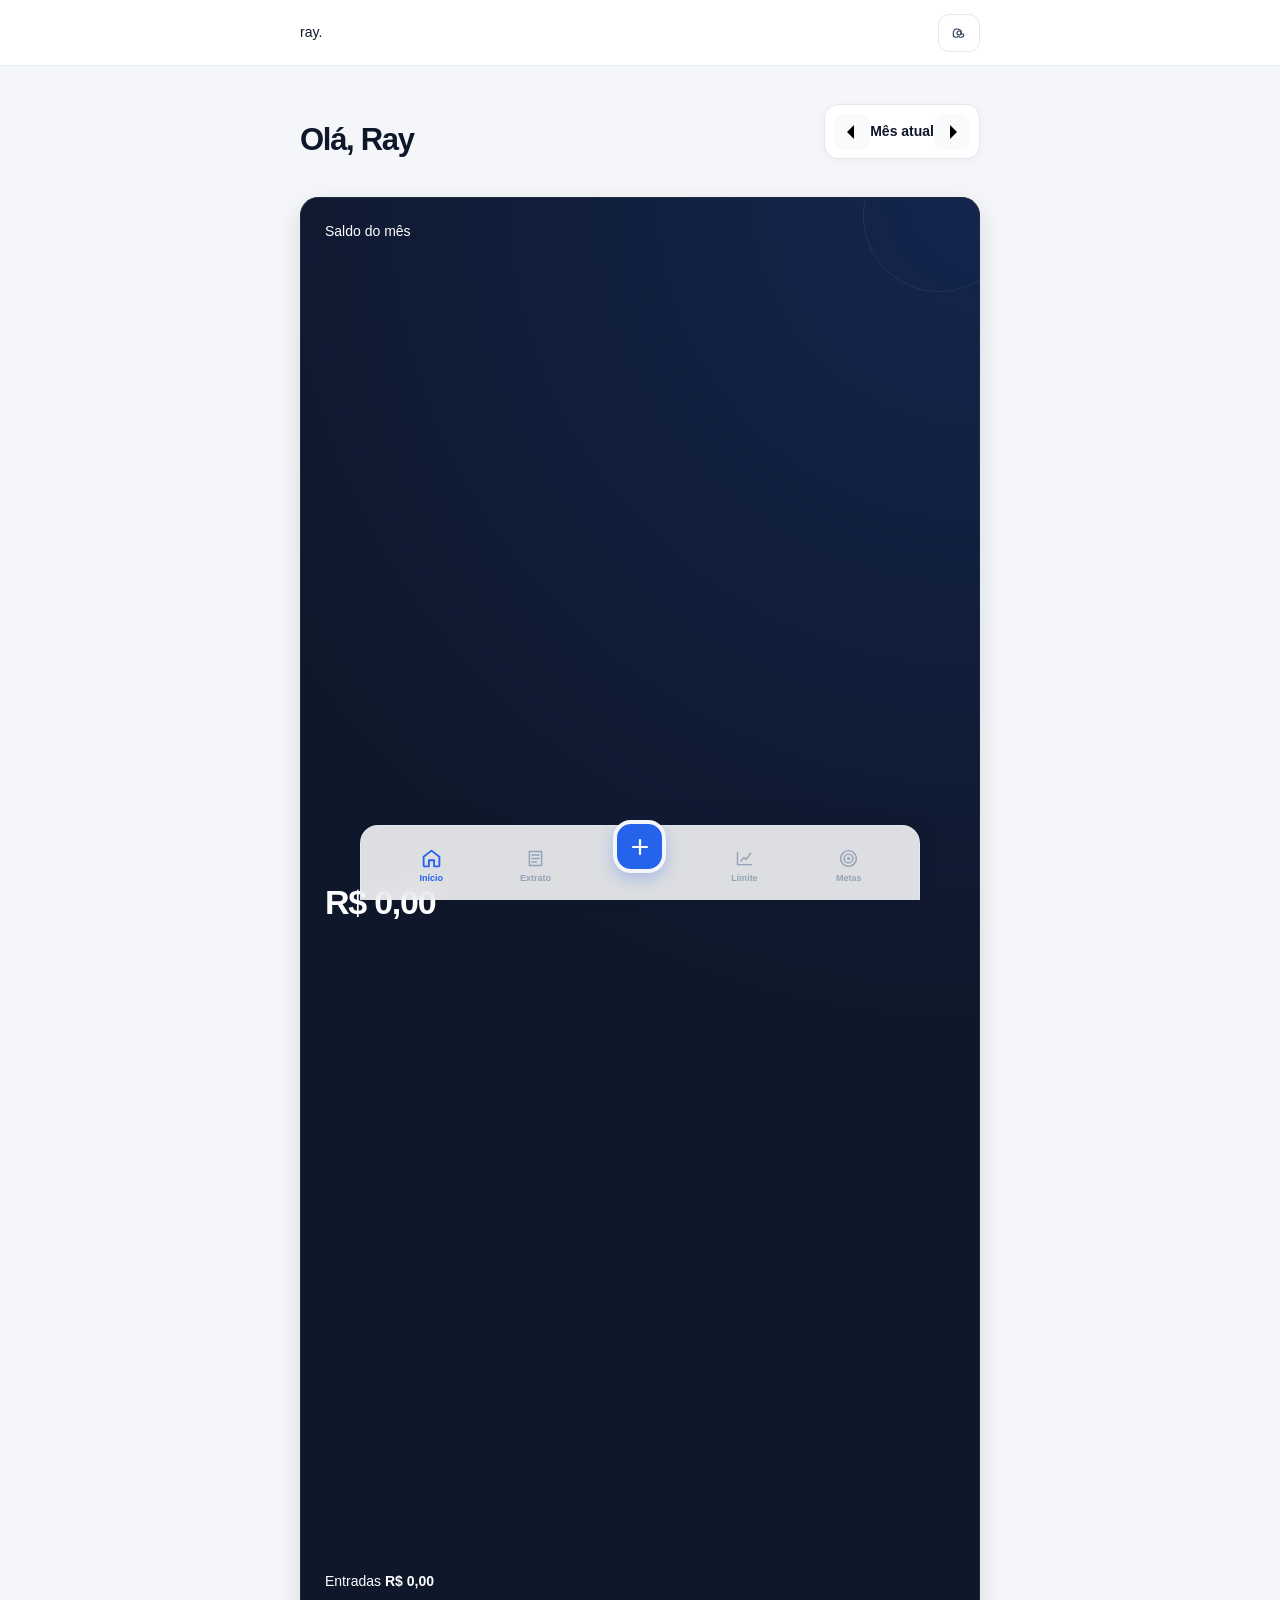
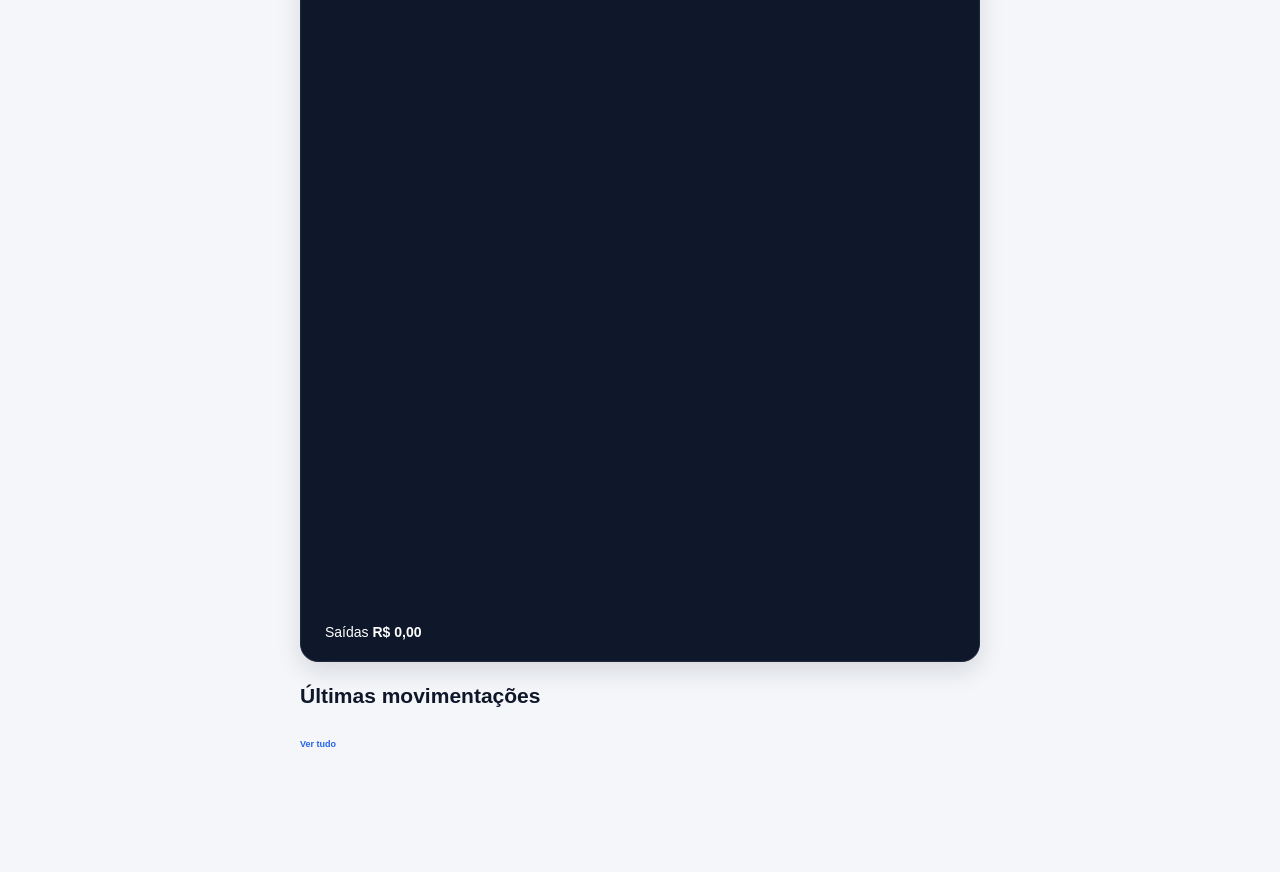
==== commit 43fa6697: "Simplify Ray app shell and iOS native-style screens" ====
--- a/index.html
+++ b/index.html
@@ -2,278 +2,200 @@
 <html lang="pt-BR">
 <head>
   <meta charset="utf-8">
-  <meta name="viewport" content="width=device-width, initial-scale=1, viewport-fit=cover">
-  <meta name="theme-color" content="#0F172A">
-  <meta name="description" content="Ray — seu controle financeiro pessoal, simples e organizado.">
+  <meta name="viewport" content="width=device-width, initial-scale=1, maximum-scale=1, viewport-fit=cover">
+  <meta name="theme-color" content="#FFFFFF">
+  <meta name="description" content="ray. — controle financeiro pessoal.">
   <meta name="apple-mobile-web-app-capable" content="yes">
-  <meta name="apple-mobile-web-app-status-bar-style" content="black-translucent">
+  <meta name="apple-mobile-web-app-status-bar-style" content="default">
   <meta name="mobile-web-app-capable" content="yes">
   <title>ray. — Meu financeiro</title>
   <link rel="icon" href="assets/img/favicon.svg" type="image/svg+xml">
   <link rel="apple-touch-icon" href="assets/img/favicon.svg">
-  <link rel="preconnect" href="https://fonts.googleapis.com">
-  <link rel="preconnect" href="https://fonts.gstatic.com" crossorigin>
-  <link href="https://fonts.googleapis.com/css2?family=Plus+Jakarta+Sans:wght@400;500;600;700;800&display=swap" rel="stylesheet">
-  <link rel="stylesheet" href="assets/css/styles.css?v=20261118-fintech-app">
-  <script defer src="assets/js/main.js?v=20261118-fintech-app"></script>
+  <link rel="manifest" href="manifest.json">
+  <link rel="stylesheet" href="assets/css/styles.css?v=20261119-native-ios">
+  <script defer src="assets/js/main.js?v=20261119-native-ios"></script>
 </head>
 <body>
-  <header class="app-header">
-    <a class="brand" href="#resumo" data-tab-link="resumo" aria-label="ray. — Resumo">
-      <span class="brand-mark">r</span>
-      <span class="brand-word">ray<span>.</span><small>MEU FINANCEIRO</small></span>
-    </a>
-
-    <details class="backup-menu" id="backup-menu">
-      <summary aria-label="Opções de backup">
-        <svg viewBox="0 0 24 24" aria-hidden="true"><path d="M12 3v11m0 0 4-4m-4 4-4-4M5 16v4h14v-4"/></svg>
-        <span>Backup</span>
-      </summary>
-      <div class="backup-popover">
-        <button type="button" data-action="export-backup">
-          <span class="menu-icon">↓</span><span><strong>Exportar dados</strong><small>Salvar cópia em JSON</small></span>
-        </button>
-        <button type="button" data-action="import-backup">
-          <span class="menu-icon">↑</span><span><strong>Importar dados</strong><small>Restaurar uma cópia JSON</small></span>
-        </button>
-        <button type="button" data-action="export-csv">
-          <span class="menu-icon">▤</span><span><strong>Baixar extrato</strong><small>Exportar o mês em CSV</small></span>
-        </button>
-      </div>
-    </details>
-    <input type="file" id="backup-file" accept="application/json,.json" hidden>
-  </header>
-
-  <main class="app-main">
-    <section class="app-screen is-active" id="resumo" data-screen aria-labelledby="summary-title">
-      <div class="screen-heading">
-        <div>
-          <p class="eyebrow">VISÃO GERAL</p>
-          <h1 id="summary-title">Oi, Ray <span class="wave" aria-hidden="true">✦</span></h1>
-          <p class="screen-subtitle">Aqui está o seu mês.</p>
-        </div>
-      </div>
-
-      <div class="month-picker" aria-label="Selecionar mês">
-        <button class="month-arrow" type="button" data-action="previous-month" aria-label="Mês anterior">‹</button>
-        <div class="month-current">
-          <span class="month-caption">ACOMPANHANDO</span>
-          <strong id="month-label">Mês atual</strong>
-        </div>
-        <button class="month-arrow" type="button" data-action="next-month" aria-label="Próximo mês">›</button>
-      </div>
-
-      <article class="balance-card">
-        <div class="balance-topline">
-          <span class="card-label">SALDO DO MÊS</span>
-          <span class="balance-chip"><i></i> Resumo mensal</span>
-        </div>
-        <strong class="balance-value money" id="summary-balance">R$ 0,00</strong>
-        <div class="balance-progress">
-          <div class="progress-heading">
-            <span id="budget-progress-label">Defina um limite para acompanhar seus gastos</span>
-            <strong class="tabular" id="budget-progress-value">—</strong>
-          </div>
-          <div class="progress-track" id="budget-progress-track" role="progressbar" aria-label="Uso do limite mensal" aria-valuemin="0" aria-valuemax="100" aria-valuenow="0">
-            <span id="budget-progress-bar"></span>
-          </div>
-        </div>
-        <button class="balance-limit-link" type="button" data-tab="limite">Ver limite mensal <span>↗</span></button>
-      </article>
-
-      <div class="flow-grid">
-        <article class="flow-card income-card">
-          <div class="flow-card-top">
-            <span class="flow-icon" aria-hidden="true">↓</span>
-            <span class="card-label">ENTRADAS</span>
-          </div>
-          <strong class="flow-value money" id="summary-income">R$ 0,00</strong>
-          <span class="flow-caption">Dinheiro que entrou</span>
+  <div class="app-shell">
+    <header class="app-header">
+      <a class="brand" href="#resumo" data-tab-link="resumo" aria-label="ray. Início">ray.</a>
+      <details class="backup-menu" id="backup-menu">
+        <summary aria-label="Backup e configurações">
+          <svg viewBox="0 0 24 24" aria-hidden="true"><circle cx="12" cy="12" r="3"/><path d="M19.4 15a1.7 1.7 0 0 0 .3 1.9l.1.1-1.6 2.7-.2-.1a1.7 1.7 0 0 0-1.8.2l-.2.1h-3.2l-.1-.2a1.7 1.7 0 0 0-1.5-1h-.2a1.7 1.7 0 0 0-1.5 1l-.1.2H6.2L6 19.7a1.7 1.7 0 0 0-1.8-.2l-.2.1-1.6-2.7.1-.1a1.7 1.7 0 0 0 .3-1.9l-.1-.2v-3.2l.2-.1a1.7 1.7 0 0 0 .8-1.7l-.1-.2 1.6-2.7.2.1a1.7 1.7 0 0 0 1.8-.2l.2-.1h3.2l.1.2a1.7 1.7 0 0 0 1.7.8l.2-.1 2.7 1.6-.1.2a1.7 1.7 0 0 0 .2 1.8l.1.2v3.2z" transform="translate(1 0) scale(.92)"/></svg>
+        </summary>
+        <div class="backup-popover">
+          <button type="button" data-action="export-backup">
+            <svg viewBox="0 0 24 24" aria-hidden="true"><path d="M12 3v12m0 0 4-4m-4 4-4-4M5 17v4h14v-4"/></svg>
+            <span><strong>Exportar backup</strong><small>Salvar seus dados em JSON</small></span>
+          </button>
+          <button type="button" data-action="import-backup">
+            <svg viewBox="0 0 24 24" aria-hidden="true"><path d="M12 16V4m0 0 4 4m-4-4L8 8M5 17v4h14v-4"/></svg>
+            <span><strong>Importar backup</strong><small>Restaurar um arquivo JSON</small></span>
+          </button>
+          <button type="button" data-action="export-csv">
+            <svg viewBox="0 0 24 24" aria-hidden="true"><path d="M5 3h10l4 4v14H5zM14 3v5h5M8 12h8M8 16h8"/></svg>
+            <span><strong>Exportar extrato</strong><small>Baixar o mês em CSV</small></span>
+          </button>
+        </div>
+      </details>
+      <input type="file" id="backup-file" accept="application/json,.json" hidden>
+    </header>
+
+    <main class="app-main" id="app-main">
+      <section class="app-screen is-active" id="resumo" data-screen aria-labelledby="summary-title">
+        <div class="screen-heading screen-heading-row home-heading">
+          <h1 id="summary-title">Olá, Ray</h1>
+          <div class="month-picker" aria-label="Selecionar mês">
+            <button class="month-arrow" type="button" data-action="previous-month" aria-label="Mês anterior"><svg viewBox="0 0 24 24" aria-hidden="true"><path d="m14 5-7 7 7 7"/></svg></button>
+            <strong id="month-label">Mês atual</strong>
+            <button class="month-arrow" type="button" data-action="next-month" aria-label="Próximo mês"><svg viewBox="0 0 24 24" aria-hidden="true"><path d="m10 5 7 7-7 7"/></svg></button>
+          </div>
+        </div>
+
+        <article class="balance-card">
+          <div class="balance-card-heading">
+            <span>Saldo do mês</span>
+            <svg viewBox="0 0 24 24" aria-hidden="true"><path d="M4 7h16M4 12h10M4 17h7"/></svg>
+          </div>
+          <strong class="balance-value money" id="summary-balance">R$ 0,00</strong>
+          <div class="balance-stats">
+            <div class="balance-stat income-stat">
+              <svg viewBox="0 0 24 24" aria-hidden="true"><path d="M12 19V5m0 0-5 5m5-5 5 5"/></svg>
+              <span>Entradas</span>
+              <strong class="money" id="summary-income">R$ 0,00</strong>
+            </div>
+            <div class="balance-stat expense-stat">
+              <svg viewBox="0 0 24 24" aria-hidden="true"><path d="M12 5v14m0 0 5-5m-5 5-5-5"/></svg>
+              <span>Saídas</span>
+              <strong class="money" id="summary-expenses">R$ 0,00</strong>
+            </div>
+          </div>
+          <div class="balance-progress" id="balance-progress" hidden>
+            <div class="progress-heading">
+              <span id="budget-progress-label">Limite mensal</span>
+              <strong class="tabular" id="budget-progress-value">0%</strong>
+            </div>
+            <div class="progress-track" id="budget-progress-track" role="progressbar" aria-label="Uso do limite mensal" aria-valuemin="0" aria-valuemax="100" aria-valuenow="0">
+              <span id="budget-progress-bar"></span>
+            </div>
+          </div>
         </article>
-        <article class="flow-card expense-card">
-          <div class="flow-card-top">
-            <span class="flow-icon" aria-hidden="true">↑</span>
-            <span class="card-label">SAÍDAS</span>
-          </div>
-          <strong class="flow-value money" id="summary-expenses">R$ 0,00</strong>
-          <span class="flow-caption">Dinheiro que saiu</span>
-        </article>
-      </div>
-
-      <article class="surface-card chart-card">
-        <div class="card-heading">
-          <div>
-            <p class="eyebrow">ÚLTIMOS 6 MESES</p>
-            <h2>Fluxo financeiro</h2>
-          </div>
-          <div class="chart-legend">
-            <span><i class="legend-dot legend-income"></i>Entradas</span>
-            <span><i class="legend-dot legend-expense"></i>Saídas</span>
-          </div>
-        </div>
-        <div class="movement-chart" id="movement-chart" aria-label="Gráfico de entradas e saídas dos últimos seis meses"></div>
-      </article>
-
-      <article class="surface-card category-card">
-        <div class="card-heading">
-          <div>
-            <p class="eyebrow">PARA ONDE VAI</p>
-            <h2>Gastos por categoria</h2>
-          </div>
-          <button class="text-action" type="button" data-tab="limite">Ver tudo <span>↗</span></button>
-        </div>
-        <div id="category-breakdown" class="category-breakdown"></div>
-      </article>
-
-      <div class="install-tip" id="install-tip" hidden>
-        <span class="install-tip-icon" aria-hidden="true">⌂</span>
-        <div>
-          <strong>Leve o Ray para a Tela de Início</strong>
-          <p>No Safari, toque em <b>Compartilhar → Adicionar à Tela de Início</b>. Para trocar de navegador ou aparelho, exporte seu backup JSON: os dados não sincronizam automaticamente.</p>
-        </div>
-        <button type="button" class="tip-close" id="dismiss-install-tip" aria-label="Fechar aviso">×</button>
-      </div>
-    </section>
-
-    <section class="app-screen" id="extrato" data-screen aria-labelledby="statement-title" hidden>
-      <div class="screen-heading screen-heading-row">
-        <div>
-          <p class="eyebrow">SUAS MOVIMENTAÇÕES</p>
+
+        <section class="recent-section" aria-labelledby="recent-title">
+          <div class="section-title-row">
+            <h2 id="recent-title">Últimas movimentações</h2>
+            <button class="text-action" type="button" data-tab="extrato">Ver tudo</button>
+          </div>
+          <div class="movement-list recent-list" id="recent-transactions"></div>
+        </section>
+      </section>
+
+      <section class="app-screen" id="extrato" data-screen aria-labelledby="statement-title" hidden>
+        <div class="screen-heading screen-heading-row">
           <h1 id="statement-title">Extrato</h1>
-          <p class="screen-subtitle">Entradas e saídas registradas.</p>
-        </div>
-        <button class="icon-action" type="button" data-action="export-csv" aria-label="Exportar extrato CSV" title="Exportar CSV">⇩</button>
-      </div>
-
-      <div class="month-picker statement-month">
-        <button class="month-arrow" type="button" data-action="previous-month" aria-label="Mês anterior">‹</button>
-        <div class="month-current">
-          <span class="month-caption">EXIBINDO</span>
-          <strong id="records-month-label">Mês atual</strong>
-        </div>
-        <button class="month-arrow" type="button" data-action="next-month" aria-label="Próximo mês">›</button>
-      </div>
-
-      <div class="filter-panel">
-        <label class="search-box">
-          <svg viewBox="0 0 24 24" aria-hidden="true"><circle cx="11" cy="11" r="7"/><path d="m16 16 4 4"/></svg>
-          <input type="search" id="transaction-search" placeholder="Buscar movimentação" aria-label="Buscar movimentação">
-        </label>
-        <label class="select-box">
-          <span class="sr-only">Filtrar movimentações</span>
-          <select id="transaction-filter" aria-label="Filtrar por tipo">
-            <option value="all">Todas</option>
-            <option value="income">Entradas</option>
-            <option value="expense">Saídas</option>
-          </select>
-        </label>
-      </div>
-
-      <div class="statement-list" id="all-transactions"></div>
-      <div class="statement-footer">
-        <span class="records-foot" id="transaction-count">Nenhum registro ainda</span>
-        <button class="text-action" type="button" data-action="export-csv">Exportar CSV <span>↓</span></button>
-      </div>
-    </section>
-
-    <section class="app-screen" id="limite" data-screen aria-labelledby="budget-title" hidden>
-      <div class="screen-heading">
-        <div>
-          <p class="eyebrow">PLANEJAMENTO</p>
-          <h1 id="budget-title">Seu limite</h1>
-          <p class="screen-subtitle">Acompanhe seus gastos do mês.</p>
-        </div>
-      </div>
-
-      <div class="month-picker">
-        <button class="month-arrow" type="button" data-action="previous-month" aria-label="Mês anterior">‹</button>
-        <div class="month-current">
-          <span class="month-caption">PLANEJAMENTO DE</span>
-          <strong id="budget-month-label">Mês atual</strong>
-        </div>
-        <button class="month-arrow" type="button" data-action="next-month" aria-label="Próximo mês">›</button>
-      </div>
-
-      <article class="budget-card">
-        <div class="budget-card-head">
-          <span class="card-label">LIMITE MENSAL</span>
-          <span class="budget-card-icon" aria-hidden="true">⌁</span>
-        </div>
-        <div id="budget-summary" class="budget-summary"></div>
-        <button class="primary-button" type="button" data-action="set-budget">Editar limite mensal <span>↗</span></button>
-      </article>
-
-      <article class="surface-card category-card category-budget">
-        <div class="card-heading">
-          <div>
-            <p class="eyebrow">DETALHAMENTO</p>
-            <h2>Gastos por categoria</h2>
-          </div>
-        </div>
-        <div id="planning-categories" class="category-breakdown"></div>
-      </article>
-    </section>
-
-    <section class="app-screen" id="metas" data-screen aria-labelledby="goals-title" hidden>
-      <div class="screen-heading screen-heading-row">
-        <div>
-          <p class="eyebrow">SEUS PLANOS</p>
+          <div class="month-picker" aria-label="Selecionar mês">
+            <button class="month-arrow" type="button" data-action="previous-month" aria-label="Mês anterior"><svg viewBox="0 0 24 24" aria-hidden="true"><path d="m14 5-7 7 7 7"/></svg></button>
+            <strong id="records-month-label">Mês atual</strong>
+            <button class="month-arrow" type="button" data-action="next-month" aria-label="Próximo mês"><svg viewBox="0 0 24 24" aria-hidden="true"><path d="m10 5 7 7-7 7"/></svg></button>
+          </div>
+        </div>
+        <div class="filter-panel">
+          <label class="search-box">
+            <svg viewBox="0 0 24 24" aria-hidden="true"><circle cx="11" cy="11" r="7"/><path d="m16 16 4 4"/></svg>
+            <input type="search" id="transaction-search" placeholder="Buscar" aria-label="Buscar movimentação">
+          </label>
+          <label class="select-box">
+            <span class="sr-only">Filtrar</span>
+            <select id="transaction-filter" aria-label="Filtrar por tipo">
+              <option value="all">Todas</option>
+              <option value="income">Entradas</option>
+              <option value="expense">Saídas</option>
+            </select>
+          </label>
+        </div>
+        <div class="movement-list statement-list" id="all-transactions"></div>
+        <div class="statement-footer">
+          <span class="records-foot" id="transaction-count">Nenhum registro</span>
+          <button class="text-action" type="button" data-action="export-csv">Exportar CSV</button>
+        </div>
+      </section>
+
+      <section class="app-screen" id="limite" data-screen aria-labelledby="budget-title" hidden>
+        <div class="screen-heading screen-heading-row">
+          <h1 id="budget-title">Limite</h1>
+          <div class="month-picker" aria-label="Selecionar mês">
+            <button class="month-arrow" type="button" data-action="previous-month" aria-label="Mês anterior"><svg viewBox="0 0 24 24" aria-hidden="true"><path d="m14 5-7 7 7 7"/></svg></button>
+            <strong id="budget-month-label">Mês atual</strong>
+            <button class="month-arrow" type="button" data-action="next-month" aria-label="Próximo mês"><svg viewBox="0 0 24 24" aria-hidden="true"><path d="m10 5 7 7-7 7"/></svg></button>
+          </div>
+        </div>
+        <section class="budget-overview">
+          <div class="budget-summary" id="budget-summary"></div>
+          <button class="text-action budget-edit" type="button" data-action="set-budget">Editar limite</button>
+        </section>
+        <section class="category-section">
+          <h2>Gastos por categoria</h2>
+          <div class="category-breakdown" id="planning-categories"></div>
+        </section>
+      </section>
+
+      <section class="app-screen" id="metas" data-screen aria-labelledby="goals-title" hidden>
+        <div class="screen-heading screen-heading-row">
           <h1 id="goals-title">Metas</h1>
-          <p class="screen-subtitle">Pequenos passos, grandes planos.</p>
-        </div>
-        <button class="icon-action" type="button" data-action="add-goal" aria-label="Criar nova meta" title="Nova meta">＋</button>
-      </div>
-      <div class="goals-summary">
-        <span class="goals-summary-icon" aria-hidden="true">◎</span>
-        <div><strong>Seu próximo objetivo começa aqui.</strong><p>Crie uma meta e acompanhe o quanto já guardou.</p></div>
-      </div>
-      <div class="goals-grid" id="goals-list"></div>
-      <button class="primary-button goals-add-button" type="button" data-action="add-goal">＋ Nova meta</button>
-    </section>
-  </main>
-
-  <nav class="bottom-tabs" aria-label="Navegação principal">
-    <button class="tab-button active" type="button" data-tab="resumo" aria-current="page">
-      <svg viewBox="0 0 24 24" aria-hidden="true"><path d="m3 10 9-7 9 7v10a1 1 0 0 1-1 1h-5v-7H9v7H4a1 1 0 0 1-1-1z"/></svg>
-      <span>Resumo</span>
-    </button>
-    <button class="tab-button" type="button" data-tab="extrato">
-      <svg viewBox="0 0 24 24" aria-hidden="true"><path d="M5 4h14v16H5zM8 8h8M8 12h8M8 16h5"/></svg>
-      <span>Extrato</span>
-    </button>
-    <button class="tab-add" type="button" data-action="add-transaction" aria-label="Nova movimentação">
-      <svg viewBox="0 0 24 24" aria-hidden="true"><path d="M12 5v14M5 12h14"/></svg>
-    </button>
-    <button class="tab-button" type="button" data-tab="limite">
-      <svg viewBox="0 0 24 24" aria-hidden="true"><path d="M4 19V5m0 14h16M8 15l3-4 3 2 5-7"/></svg>
-      <span>Limite</span>
-    </button>
-    <button class="tab-button" type="button" data-tab="metas">
-      <svg viewBox="0 0 24 24" aria-hidden="true"><circle cx="12" cy="12" r="9"/><circle cx="12" cy="12" r="5"/><circle cx="12" cy="12" r="1"/></svg>
-      <span>Metas</span>
-    </button>
-  </nav>
+          <button class="icon-action" type="button" data-action="add-goal" aria-label="Nova meta">
+            <svg viewBox="0 0 24 24" aria-hidden="true"><path d="M12 5v14M5 12h14"/></svg>
+          </button>
+        </div>
+        <div class="goals-list" id="goals-list"></div>
+        <button class="new-goal-button" type="button" data-action="add-goal">Nova meta</button>
+      </section>
+    </main>
+
+    <nav class="bottom-tabs" aria-label="Navegação principal">
+      <button class="tab-button active" type="button" data-tab="resumo" aria-current="page">
+        <svg viewBox="0 0 24 24" aria-hidden="true"><path d="m3 10 9-7 9 7v10a1 1 0 0 1-1 1h-5v-7H9v7H4a1 1 0 0 1-1-1z"/></svg>
+        <span>Início</span>
+      </button>
+      <button class="tab-button" type="button" data-tab="extrato">
+        <svg viewBox="0 0 24 24" aria-hidden="true"><path d="M5 4h14v16H5zM8 8h8M8 12h8M8 16h5"/></svg>
+        <span>Extrato</span>
+      </button>
+      <button class="tab-add" type="button" data-action="add-transaction" aria-label="Nova movimentação">
+        <svg viewBox="0 0 24 24" aria-hidden="true"><path d="M12 5v14M5 12h14"/></svg>
+      </button>
+      <button class="tab-button" type="button" data-tab="limite">
+        <svg viewBox="0 0 24 24" aria-hidden="true"><path d="M4 19V5m0 14h16M8 15l3-4 3 2 5-7"/></svg>
+        <span>Limite</span>
+      </button>
+      <button class="tab-button" type="button" data-tab="metas">
+        <svg viewBox="0 0 24 24" aria-hidden="true"><circle cx="12" cy="12" r="9"/><circle cx="12" cy="12" r="5"/><circle cx="12" cy="12" r="1"/></svg>
+        <span>Metas</span>
+      </button>
+    </nav>
+  </div>
 
   <dialog class="modal" id="transaction-modal">
     <form id="transaction-form" class="modal-form">
       <div class="modal-head">
-        <div><p class="eyebrow">MOVIMENTAÇÃO</p><h2 id="transaction-modal-title">Novo registro</h2></div>
-        <button class="modal-close" type="button" data-close="transaction-modal" aria-label="Fechar">×</button>
+        <h2 id="transaction-modal-title">Nova movimentação</h2>
+        <button class="modal-close" type="button" data-close="transaction-modal" aria-label="Fechar">
+          <svg viewBox="0 0 24 24" aria-hidden="true"><path d="m6 6 12 12M18 6 6 18"/></svg>
+        </button>
       </div>
       <input type="hidden" name="id">
       <div class="type-switch">
         <label class="type-option expense-option"><input type="radio" name="type" value="expense" checked><span>Saída</span></label>
         <label class="type-option income-option"><input type="radio" name="type" value="income"><span>Entrada</span></label>
       </div>
-      <label class="field-label">Descrição<input name="description" maxlength="70" placeholder="Ex.: mercado, salário..." autocomplete="off" required></label>
+      <label class="field-label">Descrição<input name="description" maxlength="70" placeholder="Ex.: mercado, salário" autocomplete="off" required></label>
       <div class="form-grid">
-        <label class="field-label">Valor (R$)<input name="amount" type="number" inputmode="decimal" min="0.01" step="0.01" placeholder="0,00" required></label>
+        <label class="field-label">Valor<input name="amount" type="number" inputmode="decimal" min="0.01" step="0.01" placeholder="0,00" required></label>
         <label class="field-label">Data<input name="date" type="date" required></label>
       </div>
       <label class="field-label">Categoria<select name="category" id="transaction-category" required></select></label>
       <div class="modal-actions">
         <button class="secondary-button" type="button" data-close="transaction-modal">Cancelar</button>
-        <button class="primary-button" type="submit">Salvar movimentação</button>
+        <button class="primary-button" type="submit">Salvar</button>
       </div>
     </form>
   </dialog>
@@ -281,14 +203,13 @@
   <dialog class="modal" id="budget-modal">
     <form id="budget-form" class="modal-form">
       <div class="modal-head">
-        <div><p class="eyebrow">PLANEJAMENTO</p><h2>Definir limite</h2></div>
-        <button class="modal-close" type="button" data-close="budget-modal" aria-label="Fechar">×</button>
-      </div>
-      <p class="modal-copy">Quanto você pretende gastar neste mês?</p>
-      <label class="field-label">Limite mensal (R$)<input name="limit" type="number" inputmode="decimal" min="0.01" step="0.01" placeholder="Ex.: 2500" required></label>
+        <h2>Limite mensal</h2>
+        <button class="modal-close" type="button" data-close="budget-modal" aria-label="Fechar"><svg viewBox="0 0 24 24" aria-hidden="true"><path d="m6 6 12 12M18 6 6 18"/></svg></button>
+      </div>
+      <label class="field-label">Valor do limite<input name="limit" type="number" inputmode="decimal" min="0.01" step="0.01" placeholder="0,00" required></label>
       <div class="modal-actions">
         <button class="secondary-button" type="button" data-close="budget-modal">Cancelar</button>
-        <button class="primary-button" type="submit">Salvar limite</button>
+        <button class="primary-button" type="submit">Salvar</button>
       </div>
     </form>
   </dialog>
@@ -296,18 +217,18 @@
   <dialog class="modal" id="goal-modal">
     <form id="goal-form" class="modal-form">
       <div class="modal-head">
-        <div><p class="eyebrow">OBJETIVO FINANCEIRO</p><h2 id="goal-modal-title">Nova meta</h2></div>
-        <button class="modal-close" type="button" data-close="goal-modal" aria-label="Fechar">×</button>
+        <h2 id="goal-modal-title">Nova meta</h2>
+        <button class="modal-close" type="button" data-close="goal-modal" aria-label="Fechar"><svg viewBox="0 0 24 24" aria-hidden="true"><path d="m6 6 12 12M18 6 6 18"/></svg></button>
       </div>
       <input type="hidden" name="id">
-      <label class="field-label">Nome da meta<input name="name" maxlength="55" placeholder="Ex.: viagem, reserva..." required></label>
+      <label class="field-label">Nome<input name="name" maxlength="55" placeholder="Ex.: viagem, reserva" required></label>
       <div class="form-grid">
-        <label class="field-label">Valor desejado (R$)<input name="target" type="number" inputmode="decimal" min="0.01" step="0.01" placeholder="Ex.: 5000" required></label>
-        <label class="field-label">Já guardado (R$)<input name="saved" type="number" inputmode="decimal" min="0" step="0.01" value="0"></label>
+        <label class="field-label">Valor desejado<input name="target" type="number" inputmode="decimal" min="0.01" step="0.01" placeholder="0,00" required></label>
+        <label class="field-label">Já guardado<input name="saved" type="number" inputmode="decimal" min="0" step="0.01" value="0"></label>
       </div>
       <div class="modal-actions">
         <button class="secondary-button" type="button" data-close="goal-modal">Cancelar</button>
-        <button class="primary-button" type="submit">Salvar meta</button>
+        <button class="primary-button" type="submit">Salvar</button>
       </div>
     </form>
   </dialog>
@@ -315,15 +236,15 @@
   <dialog class="modal" id="contribution-modal">
     <form id="contribution-form" class="modal-form">
       <div class="modal-head">
-        <div><p class="eyebrow">ATUALIZAR META</p><h2>Adicionar valor</h2></div>
-        <button class="modal-close" type="button" data-close="contribution-modal" aria-label="Fechar">×</button>
+        <h2>Adicionar valor</h2>
+        <button class="modal-close" type="button" data-close="contribution-modal" aria-label="Fechar"><svg viewBox="0 0 24 24" aria-hidden="true"><path d="m6 6 12 12M18 6 6 18"/></svg></button>
       </div>
       <input type="hidden" name="id">
       <p class="modal-copy" id="contribution-goal-name"></p>
-      <label class="field-label">Quanto você guardou? (R$)<input name="amount" type="number" inputmode="decimal" min="0.01" step="0.01" placeholder="0,00" required></label>
+      <label class="field-label">Valor guardado<input name="amount" type="number" inputmode="decimal" min="0.01" step="0.01" placeholder="0,00" required></label>
       <div class="modal-actions">
         <button class="secondary-button" type="button" data-close="contribution-modal">Cancelar</button>
-        <button class="primary-button" type="submit">Atualizar meta</button>
+        <button class="primary-button" type="submit">Adicionar</button>
       </div>
     </form>
   </dialog>
--- a/assets/css/styles.css
+++ b/assets/css/styles.css
@@ -1,539 +1,1348 @@
-:root{
-  --green:#002349;--green-2:#173b60;--green-soft:#e8edf3;--cream:#f7f5f0;--cream-2:#eeeae2;
-  --coral:#957c3d;--mango:#957C3D;--ink:#172b3f;--muted:#778596;--line:#e1e4e7;--white:#fffdf9;
-  --shadow:0 18px 45px rgba(0,35,73,.11);--serif:'Fraunces',Georgia,serif;--sans:'DM Sans',Arial,sans-serif;
-}
-*{box-sizing:border-box}html{scroll-behavior:smooth;scroll-padding-top:95px}body{margin:0;background:var(--cream);color:var(--ink);font-family:var(--sans);font-size:14px;-webkit-font-smoothing:antialiased}button,a,input,select{font:inherit}button{cursor:pointer}a{color:inherit;text-decoration:none}h1,h2,h3,p{margin-top:0}
-.announcement{height:31px;background:var(--green);color:#f7f5f0;display:flex;align-items:center;justify-content:center;gap:9px;font-size:8px;letter-spacing:1.35px;font-weight:800}.announcement-dot{height:6px;width:6px;border-radius:50%;background:var(--mango)}.announcement-right{position:absolute;right:5.3%;font-size:8px;letter-spacing:.6px;color:#dce4ed;display:flex;align-items:center;gap:7px}.announcement-right i{height:5px;width:5px;border-radius:50%;background:#a99770}
-.site-header{height:78px;padding:0 7.2%;display:flex;align-items:center;justify-content:space-between;background:rgba(255,247,232,.96);position:sticky;top:0;z-index:20;border-bottom:1px solid rgba(0,35,73,.08);backdrop-filter:blur(14px)}
-.brand{display:flex;align-items:center;gap:9px;flex-shrink:0}.brand-mark{width:35px;height:35px;border-radius:50%;display:grid;place-items:center;background:var(--green);color:#f7f5f0}.brand-mark>span{font:600 29px/.8 var(--serif);font-style:italic;transform:translateY(-2px)}.brand-word{font:600 29px/.85 var(--serif);letter-spacing:-1.5px;color:var(--green)}.brand-word>span{color:var(--coral)}.brand-word small{display:block;margin-top:7px;font:800 7px var(--sans);letter-spacing:1.45px}
-.desktop-nav{display:flex;gap:31px;font-size:11px;font-weight:700;color:#536b82}.desktop-nav a{transition:color .2s;position:relative}.desktop-nav a:hover,.desktop-nav a.active{color:var(--coral)}.desktop-nav a.active:after{content:"";position:absolute;left:0;right:0;bottom:-9px;height:2px;background:var(--coral)}
-.header-action{display:flex;align-items:center;gap:7px;border:1px solid #d8dfd1;background:transparent;border-radius:2px;padding:10px 13px;color:var(--green);font-weight:800;font-size:10px}.header-action>span{color:var(--coral);font-size:16px}.header-action:hover{background:var(--green);color:#fffaf3;border-color:var(--green)}.header-action:hover>span{color:var(--mango)}.mobile-nav-toggle{display:none;border:1px solid #d8dfd1;background:transparent;width:34px;height:34px;color:var(--green);border-radius:2px}
-.hero{min-height:560px;padding:58px 9.5% 55px;display:grid;grid-template-columns:.9fr 1.1fr;align-items:center;gap:6%;position:relative;overflow:hidden}.hero-copy{padding:7px 0 0;position:relative;z-index:2}.eyebrow{font-size:8px;line-height:1.4;letter-spacing:1.8px;font-weight:800;color:var(--green-2);display:flex;align-items:center;gap:8px}.eyebrow>span{font-size:15px;color:var(--coral)}
-.hero h1{font:500 clamp(58px,6.8vw,89px)/.94 var(--serif);letter-spacing:-3.8px;color:var(--green);margin:21px 0 19px}.hero h1 em,.section-heading h2 em,.custom-copy h2 em{color:var(--coral);font-weight:500}.hero-copy>p{max-width:385px;font-size:13px;line-height:1.85;color:#61758a;margin-bottom:25px}.hero-actions{display:flex;align-items:center;gap:22px;flex-wrap:wrap}.button{border:0;border-radius:2px;padding:14px 18px;display:inline-flex;align-items:center;gap:23px;font-size:10px;font-weight:800;letter-spacing:.1px;transition:transform .2s,background .2s}.button:hover{transform:translateY(-2px)}.button>span{font-size:16px;line-height:10px}.button-dark{background:var(--green);color:#fffaf3}.button-dark:hover{background:#001a34}.button-cream{background:var(--mango);color:var(--green)}.button-cream:hover{background:#b29b68}.button-soft{background:var(--cream-2);color:var(--green)}.text-link{font-size:10px;font-weight:800;color:var(--green);border:0;background:none;padding:0}.text-link>span{padding-left:5px;color:var(--coral)}.hero-note{display:flex;align-items:center;gap:10px;margin-top:43px;font-size:9px;line-height:1.6;color:#7b8794}.hero-note b{color:var(--green);font-size:10px}.note-symbol{width:28px;height:28px;border-radius:50%;display:grid;place-items:center;background:#e9eddf;color:var(--green);font-size:15px}
-.hero-visual{height:420px;position:relative;display:flex;align-items:center;justify-content:center}.hero-paper{width:min(100%,430px);min-height:345px;background:#fffdf9;padding:24px 29px 20px;border:1px solid #e9e6df;box-shadow:var(--shadow);position:relative;z-index:2;transform:rotate(1.2deg)}.paper-head{display:flex;justify-content:space-between;color:#929ba6;font-size:7px;font-weight:800;letter-spacing:1.2px}.paper-menu{letter-spacing:3px}.paper-greeting{font:500 27px var(--serif);color:var(--green);margin:22px 0 13px}.paper-greeting span{font-size:13px;color:var(--coral)}.paper-label{font-size:7px;font-weight:800;letter-spacing:1.15px;color:#929ba6}.paper-balance{font:500 39px/.98 var(--serif);color:var(--green);margin-top:8px;letter-spacing:-1px}.paper-divider{height:1px;background:#e6e8e9;margin:18px 0 14px}.paper-stats{display:grid;grid-template-columns:1fr 1fr;gap:15px}.paper-stats>div{display:grid;gap:5px}.paper-stats span{display:flex;align-items:center;gap:6px;color:#778596;font-size:9px}.paper-stats b{font:500 17px var(--serif);color:var(--green)}.mini-dot{width:6px;height:6px;border-radius:50%;display:inline-block}.dot-in{background:#957c3d}.dot-out{background:var(--coral)}.paper-chart{height:58px;display:flex;align-items:end;gap:10px;border-bottom:1px solid #e6e8eb;margin-top:18px;padding:0 2px}.paper-chart i{flex:1;max-width:27px;background:#d0dce8;border-radius:8px 8px 0 0}.paper-chart i:nth-child(3n){background:#957C3D}.paper-chart-foot{display:flex;justify-content:space-between;color:#939ca7;font-size:6px;letter-spacing:1.1px;font-weight:800;margin-top:7px}.hero-sun{position:absolute;top:18px;right:5%;font-size:53px;color:#e6ddcc;opacity:.8}.hero-sticker{position:absolute;left:0;bottom:30px;z-index:3;width:100px;height:100px;border-radius:50%;background:var(--mango);display:flex;flex-direction:column;align-items:center;justify-content:center;transform:rotate(-9deg);color:var(--green);box-shadow:0 8px 22px rgba(0,35,73,.12)}.hero-sticker>span{font-size:14px}.hero-sticker>b{font:600 16px/.95 var(--serif);text-align:center}.hero-caption{position:absolute;right:1%;bottom:0;display:flex;gap:13px;color:#929ba6;font-size:7px;letter-spacing:1.1px;font-weight:800}.hero-caption span{color:var(--coral)}
-.benefit-strip{min-height:47px;background:#e8eddf;display:flex;align-items:center;justify-content:space-evenly;gap:13px;padding:10px 4%;color:var(--green);font-size:8px;font-weight:800;letter-spacing:1.15px}.benefit-strip span{white-space:nowrap}.section-wrap{max-width:1190px;margin:0 auto;padding-left:32px;padding-right:32px}
-.month-section{padding-top:91px;padding-bottom:100px}.section-heading{display:flex;align-items:flex-end;justify-content:space-between;gap:35px;margin-bottom:33px}.section-heading h2{font:500 clamp(39px,4.6vw,59px)/.98 var(--serif);letter-spacing:-1.8px;color:var(--green);margin:14px 0 0}.section-heading>p,.section-heading-side>p{max-width:350px;color:#738296;line-height:1.8;font-size:11px;margin:0 3% 3px 0}.month-toolbar{display:flex;align-items:center;justify-content:space-between;margin-bottom:15px;padding:11px 0;border-top:1px solid var(--line);border-bottom:1px solid var(--line)}.month-current{display:flex;align-items:center;gap:10px}.month-icon{width:29px;height:29px;border-radius:50%;display:grid;place-items:center;background:#e8eddf;color:var(--green)}.month-current>div{display:grid;gap:2px}.month-current small{color:#939ca7;font-size:7px;letter-spacing:1.1px;font-weight:800}.month-current strong{font:500 17px var(--serif);color:var(--green);text-transform:capitalize}.month-switch{display:flex;align-items:center;gap:5px}.month-switch button{height:27px;min-width:28px;padding:0 8px;border:1px solid #dde1e5;background:transparent;color:#64778e;border-radius:2px;font-size:10px}.month-switch button:hover{background:var(--green);color:white;border-color:var(--green)}
-.summary-grid{display:grid;grid-template-columns:1.25fr 1fr 1fr;gap:13px}.summary-card{position:relative;overflow:hidden;background:#fffdf9;border:1px solid #ece8de;padding:17px 19px;min-height:120px}.balance-card{background:var(--green);border-color:var(--green);color:#fffaf3}.summary-card-head{display:flex;align-items:center;justify-content:space-between;color:#85919f;font-size:10px;font-weight:700}.balance-card .summary-card-head{color:#d8e1eb}.summary-symbol{width:24px;height:24px;border-radius:50%;display:grid;place-items:center;background:#e8edf3;color:#957c3d;font-size:12px}.symbol-green{background:#e8edf3;color:#957c3d}.symbol-coral{background:#f1ece3;color:#957c3d}.balance-card .summary-symbol{background:#1b456d;color:var(--mango)}.summary-card>strong{display:block;font:500 27px var(--serif);letter-spacing:-.5px;color:var(--green);margin:9px 0 1px;position:relative;z-index:1}.balance-card>strong{color:#fffaf3}.summary-card>small{font-size:8px;color:#9ba4ae}.balance-card>small{color:#d5dfea}.balance-flourish{position:absolute;right:12px;bottom:0;display:flex;align-items:end;gap:4px;opacity:.3}.balance-flourish i{width:5px;background:var(--mango);border-radius:4px 4px 0 0}.balance-flourish i:nth-child(1){height:12px}.balance-flourish i:nth-child(2){height:19px}.balance-flourish i:nth-child(3){height:15px}.balance-flourish i:nth-child(4){height:25px}.balance-flourish i:nth-child(5){height:18px}.balance-flourish i:nth-child(6){height:29px}.summary-underline{position:absolute;bottom:0;left:19px;width:34px;height:2px}.underline-green{background:#957c3d}.underline-coral{background:var(--coral)}
-.summary-lower{display:grid;grid-template-columns:1.2fr .8fr;gap:14px;margin-top:15px}.paper-panel{background:#fffdf9;border:1px solid #ece8de;padding:20px 21px}.panel-heading{display:flex;align-items:flex-start;justify-content:space-between;gap:15px;margin-bottom:17px}.panel-heading h3{font:500 21px var(--serif);color:var(--green);margin:5px 0 0}.chart-legend{display:flex;gap:13px;margin-top:5px}.chart-legend span{font-size:8px;color:#85919f;display:flex;align-items:center;gap:5px}.chart-legend i{height:6px;width:6px;border-radius:50%}.legend-in{background:#957c3d}.legend-out{background:var(--coral)}.movement-chart{height:165px;display:flex;align-items:end;justify-content:space-around;gap:13px;padding:0 4px;border-bottom:1px solid #e7e9ea}.movement-month{height:100%;flex:1;display:flex;flex-direction:column;align-items:center;justify-content:end;gap:7px;min-width:0}.movement-bars{height:137px;width:100%;display:flex;justify-content:center;align-items:end;gap:4px;background:repeating-linear-gradient(to bottom,transparent 0,transparent 33px,#edf0f2 34px)}.movement-bars i{display:block;width:min(33%,18px);min-height:2px;border-radius:5px 5px 0 0}.movement-bars .bar-in{background:#957c3d}.movement-bars .bar-out{background:#b7a16f}.movement-month small{font-size:8px;color:#929ca7;text-transform:lowercase}.category-breakdown{display:grid;gap:13px}.category-row{display:grid;grid-template-columns:27px 1fr auto;align-items:center;gap:9px}.category-icon{height:26px;width:26px;border-radius:50%;background:#e8edf3;display:grid;place-items:center;color:#957c3d;font-size:11px}.category-info{min-width:0}.category-info strong{display:block;font-size:9px;color:#536b82;font-weight:700}.category-track{height:3px;background:#eaedef;margin-top:5px;overflow:hidden}.category-track i{display:block;height:100%;background:#b19a69}.category-row>strong{font:500 13px var(--serif);color:var(--green);white-space:nowrap}.small-link{font-size:8px;font-weight:800;color:var(--coral);margin-top:4px}.empty-state{padding:21px 10px;text-align:center;color:#949da8;font-size:9px;line-height:1.7}.empty-state b{display:block;font:500 18px var(--serif);color:var(--green);margin-bottom:4px}
-.transactions-section{background:#f0eee8;padding:85px 0 92px}.transactions-wrap .section-heading{margin-bottom:28px}.section-heading-side{display:flex;flex-direction:column;align-items:flex-start;gap:15px}.records-toolbar{display:flex;justify-content:space-between;align-items:center;gap:15px;padding:11px 0;border-top:1px solid #e0ddcf;border-bottom:1px solid #e0ddcf}.records-month{display:flex;align-items:center;gap:13px}.records-month>strong{font:500 17px var(--serif);color:var(--green);text-transform:capitalize}.records-month .month-switch{gap:4px}.record-filters{display:flex;gap:7px}.record-filters input,.record-filters select{height:30px;border:1px solid #dfe3e7;border-radius:2px;background:#fffaf3;color:#64778e;font-size:9px;padding:0 10px;outline:none}.record-filters input{width:190px}.record-filters input:focus,.record-filters select:focus{border-color:#a18d5d}.records-table{background:#fffdf9;border:1px solid #e6e7e4;margin-top:14px}.records-head{display:grid;grid-template-columns:2fr 1fr .75fr 1fr 45px;gap:12px;padding:12px 17px;background:#f4f2ec;border-bottom:1px solid #e7e8e5;font-size:7px;letter-spacing:1px;font-weight:800;color:#969faa}.record-row{display:grid;grid-template-columns:2fr 1fr .75fr 1fr 45px;gap:12px;align-items:center;min-height:52px;padding:0 17px;border-bottom:1px solid #f0ede4}.record-row:last-child{border-bottom:0}.record-description{display:flex;align-items:center;gap:9px;min-width:0}.record-icon{height:27px;width:27px;flex-shrink:0;border-radius:50%;background:#e8edf3;display:grid;place-items:center;color:#957c3d;font-size:11px}.record-description b{font-size:9px;font-weight:700;color:#465d75;white-space:nowrap;overflow:hidden;text-overflow:ellipsis}.record-category,.record-date{font-size:8px;color:#919ba6}.record-amount{font:500 14px var(--serif);white-space:nowrap;color:var(--green)}.record-amount.expense{color:#957c3d}.record-amount.income{color:#957c3d}.record-actions{display:flex;gap:1px}.record-actions button{height:24px;width:22px;border:0;background:transparent;color:#9ba4ae;border-radius:2px;font-size:12px}.record-actions button:hover{background:#eceef0;color:var(--green)}.records-foot{padding:10px 17px;border-top:1px solid #f0ede4;color:#9ca5af;font-size:8px}.records-note{display:flex;gap:8px;align-items:center;color:#8f99a4;font-size:8px;margin-top:12px}.records-note span{color:var(--green)}
-.planning-section{padding-top:90px;padding-bottom:95px}.planning-grid{display:grid;grid-template-columns:1.05fr .95fr;gap:25px;align-items:stretch}.budget-paper{background:var(--green);color:var(--cream);padding:27px 29px 25px;position:relative;overflow:hidden}.budget-paper:after{content:"";position:absolute;width:210px;height:210px;border:1px solid rgba(238,184,79,.2);border-radius:50%;right:-78px;top:-92px}.budget-top{display:flex;align-items:center;justify-content:space-between;font-size:8px;letter-spacing:1.4px;font-weight:800;color:#dce4ed}.budget-flower{font-size:19px;color:var(--mango)}.budget-summary{min-height:121px;padding-top:23px;position:relative;z-index:1}.budget-value-row{display:flex;justify-content:space-between;align-items:baseline;gap:10px;margin-bottom:10px}.budget-value-row strong{font:500 33px var(--serif);color:#fffaf3}.budget-value-row span{font-size:9px;color:#cedbe8}.budget-track{height:6px;background:rgba(255,255,255,.17);border-radius:10px;overflow:hidden}.budget-track i{display:block;height:100%;background:var(--mango);border-radius:10px}.budget-track.over i{background:#b7a16f}.budget-foot{display:flex;justify-content:space-between;gap:12px;margin-top:9px;font-size:8px;color:#d6e0e9}.budget-empty{display:flex;align-items:center;min-height:95px;font-size:10px;line-height:1.7;color:#d4dee8}.budget-paper .button{position:relative;z-index:1}.planning-side{display:grid;align-content:center;gap:19px;padding:5px 0}.planning-note{display:grid;grid-template-columns:35px 1fr;gap:12px;align-items:start}.note-number{width:30px;height:30px;border-radius:50%;background:#e9eddf;color:#957c3d;display:grid;place-items:center;font:500 15px var(--serif)}.planning-note b{font:500 18px var(--serif);color:var(--green)}.planning-note p{font-size:9px;color:#84919f;line-height:1.7;margin:4px 0 0;max-width:360px}.category-budget{margin-top:16px}.soft-label{font-size:8px;color:#9ba4ae}
-.goals-section{background:#e9eddf;padding:82px 0 90px}.goals-wrap .section-heading{margin-bottom:26px}.goals-intro{display:flex;align-items:center;gap:11px;padding:13px 0;border-top:1px solid #d7dfd0;border-bottom:1px solid #d7dfd0;margin-bottom:16px}.goals-intro>span{height:30px;width:30px;border-radius:50%;display:grid;place-items:center;background:#fffaf3;color:var(--coral);font-size:15px}.goals-intro b{display:block;font:500 17px var(--serif);color:var(--green)}.goals-intro small{display:block;color:#84919f;font-size:8px;margin-top:2px}.goals-grid{display:grid;grid-template-columns:repeat(2,1fr);gap:12px}.goal-card{padding:19px 20px;background:#fffdf9;border:1px solid #e1e5e9;position:relative}.goal-card-top{display:flex;justify-content:space-between;align-items:center}.goal-card-icon{height:30px;width:30px;border-radius:50%;background:#e8edf3;color:#957c3d;display:grid;place-items:center}.goal-actions{display:flex;gap:7px}.goal-actions button{border:0;background:none;color:#929ca7;font-size:9px}.goal-card h3{font:500 20px var(--serif);color:var(--green);margin:12px 0 5px}.goal-amounts{display:flex;justify-content:space-between;align-items:baseline;gap:10px;margin:13px 0 8px}.goal-amounts strong{font:500 24px var(--serif);color:var(--green)}.goal-amounts span{font-size:8px;color:#9ba4ae}.goal-track{height:5px;background:#e8ecef;overflow:hidden}.goal-track i{display:block;height:100%;background:#957c3d}.goal-card-foot{display:flex;justify-content:space-between;gap:10px;margin-top:9px}.goal-card-foot small{font-size:8px;color:#929ca7}.goal-contribute{border:0;background:none;padding:0;color:var(--coral);font-size:9px;font-weight:800}
-.backup-section{padding:30px 0;background:#fffaf3;border-top:1px solid #e8e8e4}.backup-inner{display:flex;align-items:center;gap:14px}.backup-mark{height:32px;width:32px;flex-shrink:0;border-radius:50%;background:#e8edf3;color:var(--green);display:grid;place-items:center}.backup-inner>div:nth-child(2){flex:1}.backup-inner b{font:500 16px var(--serif);color:var(--green)}.backup-inner p{margin:3px 0 0;color:#8994a0;font-size:8px;line-height:1.6;max-width:540px}.backup-actions{display:flex;gap:16px}.backup-actions .text-link{font-size:9px}.site-footer{background:#002349;color:#f7f0df;padding:30px 7.5%;display:flex;align-items:center;justify-content:space-between;gap:20px}.footer-brand .brand-mark{background:#183d60}.footer-brand .brand-word{color:#f7f0df}.site-footer>p{margin:0;color:#d0d9e2;font-size:9px}.footer-year{font-size:8px;color:#aab5bf}
-.modal{padding:0;border:1px solid #e7e5df;border-radius:3px;width:min(480px,calc(100% - 28px));max-height:90dvh;overflow:auto;background:var(--cream);box-shadow:var(--shadow);color:var(--ink)}.modal::backdrop{background:rgba(23,48,34,.43);backdrop-filter:blur(2px)}.modal-form{padding:24px 25px;display:grid;gap:15px}.modal-head{display:flex;align-items:flex-start;justify-content:space-between;padding-bottom:15px;border-bottom:1px solid var(--line)}.modal-head h2{font:500 29px/1.05 var(--serif);color:var(--green);margin:7px 0 0;letter-spacing:-.7px}.modal-close{height:29px;width:29px;border:1px solid #dde1e5;border-radius:50%;background:transparent;color:var(--green);font-size:19px;line-height:1}.type-switch{display:grid;grid-template-columns:1fr 1fr;padding:3px;background:#eaedf1;border-radius:2px}.type-switch input{position:absolute;opacity:0;pointer-events:none}.type-switch span{display:block;text-align:center;padding:8px;border-radius:2px;color:#7e8c9b;font-size:10px;font-weight:800}.type-switch input:checked+span{background:#fffdf9;color:var(--green);box-shadow:0 1px 4px rgba(20,43,69,.08)}.field-label{display:grid;gap:6px;color:#61758a;font-size:9px;font-weight:800}.field-label input,.field-label select{width:100%;height:39px;border:1px solid #dfe3e7;border-radius:2px;background:#fffdf9;padding:0 11px;color:#334b62;font-size:10px;outline:none}.field-label input:focus,.field-label select:focus{border-color:#9b895b;box-shadow:0 0 0 2px #e8edf3}.form-grid{display:grid;grid-template-columns:1fr 1fr;gap:10px}.modal-actions{display:flex;justify-content:flex-end;gap:8px;margin-top:4px}.modal-copy{font-size:10px;line-height:1.7;color:#87929e;margin:-3px 0 1px}
-.toast{position:fixed;z-index:100;bottom:22px;left:50%;transform:translate(-50%,12px);padding:10px 15px;border:1px solid #284a6b;background:#002349;color:#fffaf3;font-size:9px;box-shadow:none;opacity:0;pointer-events:none;transition:opacity .18s,transform .18s;max-width:calc(100% - 28px);text-align:center;border-radius:2px}.toast.show{opacity:1;transform:translate(-50%,0)}
-@media(max-width:900px){.site-header{padding:0 5%}.desktop-nav{gap:18px}.hero{padding:48px 6% 50px;gap:4%;min-height:510px}.hero-visual{height:370px}.hero h1{font-size:76px}.section-wrap{padding-left:5%;padding-right:5%}.site-footer{padding-left:5%;padding-right:5%}}
-@media(max-width:650px){html{scroll-padding-top:78px}.announcement{font-size:7px;letter-spacing:.8px}.announcement-right{display:none}.site-header{height:67px;padding:0 5%}.brand-mark{height:31px;width:31px}.brand-word{font-size:26px}.mobile-nav-toggle{display:block;order:3}.desktop-nav{display:none;position:absolute;left:0;right:0;top:67px;background:var(--cream);border-bottom:1px solid var(--line);padding:10px 6% 17px;flex-direction:column;gap:0;box-shadow:0 14px 25px rgba(0,35,73,.08)}.desktop-nav.open{display:flex}.desktop-nav a{padding:12px 0;border-bottom:1px solid #e9ecef}.desktop-nav a.active:after{display:none}.header-action{margin-left:auto;margin-right:8px;padding:8px 9px;font-size:9px}.hero{grid-template-columns:1fr;padding:46px 7% 48px;gap:29px}.hero h1{font-size:68px;letter-spacing:-3px}.hero-copy>p{font-size:12px;max-width:340px}.hero-note{margin-top:27px}.hero-visual{height:300px;width:90%;margin-left:auto}.hero-paper{padding:19px 21px;min-height:300px}.paper-greeting{margin:16px 0 10px}.paper-balance{font-size:33px}.paper-chart{height:45px;margin-top:13px}.hero-sticker{left:-28px;bottom:12px;width:83px;height:83px}.hero-sticker>b{font-size:14px}.hero-caption{bottom:-16px;font-size:6px}.hero-sun{top:1px;font-size:34px}.benefit-strip{display:grid;grid-template-columns:1fr 1fr;gap:11px;padding:13px 7%;font-size:7px}.month-section{padding-top:68px;padding-bottom:70px}.section-heading{display:block;margin-bottom:24px}.section-heading h2{font-size:47px}.section-heading>p,.section-heading-side>p{margin:14px 0 0;font-size:10px}.summary-grid{grid-template-columns:1fr 1fr;gap:7px}.summary-card:first-child{grid-column:1/-1}.summary-card{min-height:101px;padding:14px}.summary-card>strong{font-size:24px}.summary-lower{grid-template-columns:1fr;gap:11px}.paper-panel{padding:17px}.movement-chart{height:145px}.movement-bars{height:118px}.transactions-section{padding:67px 0 70px}.transactions-wrap .section-heading{margin-bottom:23px}.section-heading-side{margin-top:13px}.section-heading-side .button{margin-top:2px}.records-toolbar{align-items:flex-start;flex-direction:column;gap:11px}.records-month{width:100%;justify-content:space-between}.record-filters{width:100%}.record-filters input{flex:1;min-width:0}.records-head{display:none}.record-row{grid-template-columns:1fr auto;gap:5px;padding:10px 13px}.record-description{grid-column:1;grid-row:1}.record-category{grid-column:1;grid-row:2;padding-left:36px}.record-date{grid-column:1;grid-row:3;padding-left:36px}.record-amount{grid-column:2;grid-row:1;text-align:right}.record-actions{grid-column:2;grid-row:2/4;align-self:center}.planning-section{padding-top:68px;padding-bottom:70px}.planning-grid{grid-template-columns:1fr;gap:17px}.budget-paper{padding:23px}.planning-side{gap:16px}.category-budget{margin-top:12px}.goals-section{padding:68px 0 70px}.goals-grid{grid-template-columns:1fr}.backup-inner{flex-wrap:wrap;align-items:flex-start}.backup-inner>div:nth-child(2){min-width:calc(100% - 55px)}.backup-actions{padding-left:45px;gap:14px}.site-footer{flex-wrap:wrap;padding:25px 7%;gap:12px}.site-footer>p{order:3;width:100%}.footer-year{margin-left:auto}.modal-form{padding:20px}.modal-head h2{font-size:25px}}
-@media(max-width:390px){.hero h1{font-size:59px}.hero-actions{align-items:flex-start;flex-direction:column;gap:16px}.header-action{font-size:8px}.form-grid{grid-template-columns:1fr}.modal-actions .button{flex:1;justify-content:center}.month-switch button{min-width:25px;padding:0 6px}}
-@media(prefers-reduced-motion:reduce){*,*:before,*:after{scroll-behavior:auto!important;transition:none!important}}
+:root {
+  color-scheme: light;
+  --bg: #F4F6F9;
+  --surface: #FFFFFF;
+  --surface-soft: #F8FAFC;
+  --ink: #0F172A;
+  --ink-soft: #334155;
+  --muted: #64748B;
+  --muted-light: #94A3B8;
+  --line: #E2E8F0;
+  --navy: #0F172A;
+  --blue: #2563EB;
+  --teal: #0D9488;
+  --green: #10B981;
+  --green-soft: #ECFDF5;
+  --red: #EF4444;
+  --red-soft: #FEF2F2;
+  --font: 'Plus Jakarta Sans', Inter, -apple-system, BlinkMacSystemFont, 'Segoe UI', sans-serif;
+  --shadow: 0 2px 8px rgba(15, 23, 42, .04);
+  --shadow-md: 0 10px 30px rgba(15, 23, 42, .08);
+  --radius: 18px;
+  --radius-sm: 13px;
+}
 
-/* Ajustes de uso diário e iPhone */
-:root {
-  --brand-blue: #002349;
-  --brand-gold: #957C3D;
-}
-html { -webkit-text-size-adjust: 100%; }
-body { min-height: 100svh; }
-button, a, input, select { touch-action: manipulation; }
-.mobile-bottom-nav { display: none; }
+* { box-sizing: border-box; }
+html {
+  min-height: 100%;
+  background: var(--bg);
+  scroll-behavior: smooth;
+  -webkit-text-size-adjust: 100%;
+}
+body {
+  margin: 0;
+  min-height: 100vh;
+  min-height: 100svh;
+  background: var(--bg);
+  color: var(--ink);
+  font-family: var(--font);
+  font-size: 14px;
+  line-height: 1.5;
+  font-variant-numeric: tabular-nums lining-nums;
+  -webkit-font-smoothing: antialiased;
+  text-rendering: optimizeLegibility;
+}
+button, input, select { font: inherit; }
+button { color: inherit; cursor: pointer; touch-action: manipulation; }
+button:focus-visible, a:focus-visible, input:focus-visible, select:focus-visible, summary:focus-visible {
+  outline: 3px solid rgba(37, 99, 235, .28);
+  outline-offset: 2px;
+}
+a { color: inherit; text-decoration: none; }
+[hidden] { display: none !important; }
+svg { display: block; }
+.sr-only {
+  position: absolute;
+  width: 1px;
+  height: 1px;
+  padding: 0;
+  margin: -1px;
+  overflow: hidden;
+  clip: rect(0, 0, 0, 0);
+  white-space: nowrap;
+  border: 0;
+}
+.money, .tabular, .record-date, .record-amount, time, .percent { font-variant-numeric: tabular-nums lining-nums; }
 
+/* Top bar */
+.app-header {
+  position: sticky;
+  top: 0;
+  z-index: 30;
+  min-height: 66px;
+  padding: env(safe-area-inset-top) max(18px, calc((100vw - 760px) / 2)) 0;
+  display: flex;
+  align-items: center;
+  justify-content: space-between;
+  background: rgba(255, 255, 255, .94);
+  border-bottom: 1px solid rgba(226, 232, 240, .9);
+  backdrop-filter: blur(16px);
+  -webkit-backdrop-filter: blur(16px);
+}
+.brand {
+  display: inline-flex;
+  align-items: center;
+  gap: 9px;
+  min-width: 0;
+}
+.brand-mark {
+  width: 32px;
+  height: 32px;
+  display: grid;
+  place-items: center;
+  border-radius: 10px;
+  background: var(--navy);
+  color: #fff;
+  font-size: 22px;
+  font-weight: 800;
+  letter-spacing: -2px;
+  line-height: 1;
+}
+.brand-word {
+  color: var(--navy);
+  font-size: 22px;
+  line-height: 1;
+  font-weight: 800;
+  letter-spacing: -1.3px;
+}
+.brand-word > span { color: var(--blue); }
+.brand-word small {
+  display: block;
+  margin-top: 4px;
+  color: var(--muted);
+  font-size: 7px;
+  line-height: 1;
+  font-weight: 800;
+  letter-spacing: 1.15px;
+}
+.backup-menu { position: relative; }
+.backup-menu summary {
+  min-height: 38px;
+  padding: 0 12px;
+  display: inline-flex;
+  align-items: center;
+  justify-content: center;
+  gap: 7px;
+  list-style: none;
+  border: 1px solid var(--line);
+  border-radius: 11px;
+  background: #fff;
+  color: var(--ink-soft);
+  font-size: 11px;
+  font-weight: 700;
+  cursor: pointer;
+  user-select: none;
+}
+.backup-menu summary::-webkit-details-marker { display: none; }
+.backup-menu summary svg {
+  width: 16px;
+  height: 16px;
+  fill: none;
+  stroke: currentColor;
+  stroke-width: 1.8;
+  stroke-linecap: round;
+  stroke-linejoin: round;
+}
+.backup-menu[open] summary {
+  border-color: #BFDBFE;
+  color: var(--blue);
+  background: #EFF6FF;
+}
+.backup-popover {
+  position: absolute;
+  top: calc(100% + 9px);
+  right: 0;
+  z-index: 50;
+  width: 235px;
+  padding: 6px;
+  border: 1px solid var(--line);
+  border-radius: 15px;
+  background: #fff;
+  box-shadow: var(--shadow-md);
+}
+.backup-popover button {
+  width: 100%;
+  min-height: 54px;
+  padding: 8px 9px;
+  display: flex;
+  align-items: center;
+  gap: 11px;
+  border: 0;
+  border-radius: 10px;
+  background: transparent;
+  text-align: left;
+}
+.backup-popover button:hover { background: var(--surface-soft); }
+.backup-popover strong {
+  display: block;
+  color: var(--ink);
+  font-size: 11px;
+  font-weight: 700;
+}
+.backup-popover small {
+  display: block;
+  margin-top: 2px;
+  color: var(--muted);
+  font-size: 9px;
+}
+.menu-icon {
+  width: 31px;
+  height: 31px;
+  flex: 0 0 31px;
+  display: grid;
+  place-items: center;
+  border-radius: 9px;
+  background: #EFF6FF;
+  color: var(--blue);
+  font-size: 17px;
+  font-weight: 700;
+}
+
+/* App canvas and screens */
+.app-main {
+  width: min(100% - 32px, 680px);
+  min-height: calc(100svh - 66px);
+  margin: 0 auto;
+  padding: 26px 0 calc(112px + env(safe-area-inset-bottom));
+}
+.app-screen { animation: screen-in .2s ease both; }
+@keyframes screen-in {
+  from { opacity: .6; transform: translateY(5px); }
+  to { opacity: 1; transform: translateY(0); }
+}
+.screen-heading { margin: 4px 0 20px; }
+.screen-heading-row {
+  display: flex;
+  align-items: center;
+  justify-content: space-between;
+  gap: 15px;
+}
+.eyebrow, .card-label {
+  margin: 0;
+  color: var(--muted);
+  font-size: 11px;
+  line-height: 1.35;
+  font-weight: 600;
+  letter-spacing: .06em;
+  text-transform: uppercase;
+}
+.screen-heading h1 {
+  margin: 5px 0 3px;
+  color: var(--ink);
+  font-size: clamp(27px, 7vw, 31px);
+  line-height: 1.2;
+  font-weight: 800;
+  letter-spacing: -1.3px;
+}
+.wave {
+  display: inline-block;
+  color: #F59E0B;
+  font-size: 19px;
+  transform: translateY(-3px);
+}
+.screen-subtitle {
+  max-width: 100%;
+  overflow: hidden;
+  margin: 0;
+  color: var(--muted);
+  font-size: 12px;
+  line-height: 1.5;
+  text-overflow: ellipsis;
+  white-space: nowrap;
+}
+.month-picker {
+  min-height: 55px;
+  margin: 0 0 14px;
+  padding: 6px 9px;
+  display: flex;
+  align-items: center;
+  justify-content: space-between;
+  border: 1px solid var(--line);
+  border-radius: 14px;
+  background: var(--surface);
+  box-shadow: var(--shadow);
+}
+.month-current {
+  min-width: 0;
+  display: grid;
+  justify-items: center;
+  gap: 1px;
+}
+.month-caption {
+  color: var(--muted-light);
+  font-size: 8px;
+  font-weight: 800;
+  letter-spacing: .08em;
+}
+.month-current strong {
+  overflow: hidden;
+  max-width: 220px;
+  color: var(--ink);
+  font-size: 13px;
+  font-weight: 800;
+  text-overflow: ellipsis;
+  text-transform: capitalize;
+  white-space: nowrap;
+}
+.month-arrow {
+  width: 36px;
+  height: 36px;
+  display: grid;
+  place-items: center;
+  border: 0;
+  border-radius: 10px;
+  background: var(--surface-soft);
+  color: #475569;
+  font-size: 25px;
+  line-height: 1;
+}
+.month-arrow:active { background: #DBEAFE; color: var(--blue); }
+
+/* Balance card */
+.balance-card {
+  position: relative;
+  overflow: hidden;
+  padding: 19px 19px 16px;
+  border: 1px solid #1E293B;
+  border-radius: var(--radius);
+  background:
+    radial-gradient(circle at 100% 0%, rgba(37, 99, 235, .19), transparent 38%),
+    var(--navy);
+  color: #fff;
+  box-shadow: 0 9px 25px rgba(15, 23, 42, .13);
+}
+.balance-card::after {
+  position: absolute;
+  top: -58px;
+  right: -36px;
+  width: 150px;
+  height: 150px;
+  border: 1px solid rgba(255, 255, 255, .07);
+  border-radius: 50%;
+  content: "";
+  pointer-events: none;
+}
+.balance-topline {
+  position: relative;
+  z-index: 1;
+  display: flex;
+  align-items: center;
+  justify-content: space-between;
+  gap: 10px;
+}
+.balance-card .card-label { color: #CBD5E1; }
+.balance-chip {
+  padding: 5px 8px;
+  border: 1px solid rgba(255, 255, 255, .12);
+  border-radius: 999px;
+  color: #CBD5E1;
+  font-size: 8px;
+  font-weight: 600;
+  white-space: nowrap;
+}
+.balance-chip i {
+  width: 6px;
+  height: 6px;
+  margin-right: 4px;
+  display: inline-block;
+  border-radius: 50%;
+  background: var(--green);
+  vertical-align: 1px;
+}
+.balance-value {
+  position: relative;
+  z-index: 1;
+  display: block;
+  margin: 11px 0 19px;
+  color: #fff;
+  font-size: clamp(29px, 8vw, 34px);
+  line-height: 1.15;
+  font-weight: 800;
+  letter-spacing: -1.25px;
+  overflow-wrap: anywhere;
+}
+.balance-progress { position: relative; z-index: 1; }
+.progress-heading {
+  margin-bottom: 8px;
+  display: flex;
+  align-items: center;
+  justify-content: space-between;
+  gap: 10px;
+  color: #CBD5E1;
+  font-size: 9px;
+  line-height: 1.4;
+}
+.progress-heading > span { min-width: 0; }
+.progress-heading strong {
+  flex: 0 0 auto;
+  color: #6EE7B7;
+  font-size: 10px;
+  font-weight: 800;
+}
+.progress-track {
+  height: 6px;
+  overflow: hidden;
+  border-radius: 99px;
+  background: rgba(255, 255, 255, .17);
+}
+.progress-track > span {
+  width: 0;
+  height: 100%;
+  display: block;
+  border-radius: inherit;
+  background: var(--green);
+  transition: width .3s ease;
+}
+.progress-track.over > span { background: var(--red); }
+.balance-limit-link {
+  position: relative;
+  z-index: 1;
+  min-height: 34px;
+  margin: 11px 0 -8px -5px;
+  padding: 0 5px;
+  display: inline-flex;
+  align-items: center;
+  gap: 7px;
+  border: 0;
+  background: transparent;
+  color: #BFDBFE;
+  font-size: 10px;
+  font-weight: 700;
+}
+.balance-limit-link span { color: #6EE7B7; font-size: 14px; }
+
+/* Income / expense cards */
+.flow-grid {
+  margin: 12px 0 14px;
+  display: grid;
+  grid-template-columns: repeat(2, minmax(0, 1fr));
+  gap: 11px;
+}
+.flow-card {
+  min-width: 0;
+  padding: 14px;
+  border: 1px solid var(--line);
+  border-radius: 15px;
+  background: var(--surface);
+  box-shadow: var(--shadow);
+}
+.flow-card-top {
+  display: flex;
+  align-items: center;
+  gap: 8px;
+}
+.flow-card .card-label { font-size: 11px; }
+.flow-icon {
+  width: 27px;
+  height: 27px;
+  display: grid;
+  place-items: center;
+  border-radius: 9px;
+  font-size: 18px;
+  font-weight: 700;
+}
+.income-card .flow-icon { background: var(--green-soft); color: var(--green); }
+.expense-card .flow-icon { background: var(--red-soft); color: var(--red); }
+.flow-value {
+  display: block;
+  overflow: hidden;
+  margin-top: 11px;
+  color: var(--ink);
+  font-size: clamp(15px, 4.1vw, 19px);
+  line-height: 1.25;
+  font-weight: 800;
+  letter-spacing: -.55px;
+  text-overflow: ellipsis;
+  white-space: nowrap;
+}
+.income-card .flow-value { color: #059669; }
+.expense-card .flow-value { color: #DC2626; }
+.flow-caption {
+  display: block;
+  overflow: hidden;
+  margin-top: 4px;
+  color: var(--muted);
+  font-size: 9px;
+  text-overflow: ellipsis;
+  white-space: nowrap;
+}
+
+/* Surfaces, chart and categories */
+.surface-card {
+  margin-top: 12px;
+  padding: 16px;
+  border: 1px solid var(--line);
+  border-radius: 16px;
+  background: var(--surface);
+  box-shadow: var(--shadow);
+}
+.card-heading {
+  margin-bottom: 15px;
+  display: flex;
+  align-items: center;
+  justify-content: space-between;
+  gap: 10px;
+}
+.card-heading h2 {
+  margin: 4px 0 0;
+  color: var(--ink);
+  font-size: 14px;
+  line-height: 1.35;
+  font-weight: 800;
+  letter-spacing: -.3px;
+}
+.chart-legend {
+  display: flex;
+  align-items: center;
+  gap: 9px;
+  color: var(--muted);
+  font-size: 8px;
+  white-space: nowrap;
+}
+.chart-legend span { display: inline-flex; align-items: center; gap: 4px; }
+.legend-dot { width: 7px; height: 7px; display: inline-block; border-radius: 50%; }
+.legend-income { background: var(--green); }
+.legend-expense { background: var(--red); }
+.movement-chart {
+  width: 100%;
+  height: 132px;
+  min-width: 0;
+  display: grid;
+  grid-template-columns: repeat(6, minmax(0, 1fr));
+  align-items: end;
+  gap: 7px;
+  overflow: hidden;
+  border-bottom: 1px solid var(--line);
+  background: repeating-linear-gradient(to bottom, transparent 0, transparent 31px, #F1F5F9 32px);
+}
+.movement-month {
+  height: 100%;
+  min-width: 0;
+  display: flex;
+  flex-direction: column;
+  align-items: center;
+  justify-content: end;
+  gap: 6px;
+}
+.movement-bars {
+  width: 100%;
+  height: 108px;
+  min-width: 0;
+  display: flex;
+  align-items: end;
+  justify-content: center;
+  gap: 3px;
+}
+.movement-bars i {
+  width: min(34%, 15px);
+  min-height: 2px;
+  display: block;
+  border-radius: 4px 4px 1px 1px;
+}
+.movement-bars .bar-in { background: var(--green); }
+.movement-bars .bar-out { background: var(--red); opacity: .8; }
+.movement-month small {
+  max-width: 100%;
+  overflow: hidden;
+  color: var(--muted);
+  font-size: 8px;
+  line-height: 1.2;
+  text-transform: lowercase;
+  text-overflow: ellipsis;
+}
+.text-action {
+  min-height: 32px;
+  padding: 0;
+  display: inline-flex;
+  align-items: center;
+  gap: 4px;
+  border: 0;
+  background: transparent;
+  color: var(--blue);
+  font-size: 9px;
+  font-weight: 800;
+  white-space: nowrap;
+}
+.text-action span { font-size: 13px; }
+.category-breakdown {
+  display: grid;
+  gap: 14px;
+}
+.category-row {
+  min-width: 0;
+  display: grid;
+  grid-template-columns: 31px minmax(0, 1fr) auto;
+  align-items: center;
+  gap: 9px;
+}
+.category-icon {
+  width: 30px;
+  height: 30px;
+  display: grid;
+  place-items: center;
+  border-radius: 10px;
+  background: #EFF6FF;
+  color: var(--blue);
+  font-size: 14px;
+}
+.category-info { min-width: 0; }
+.category-info strong {
+  display: block;
+  overflow: hidden;
+  color: var(--ink-soft);
+  font-size: 10px;
+  font-weight: 700;
+  text-overflow: ellipsis;
+  white-space: nowrap;
+}
+.category-track {
+  height: 5px;
+  margin-top: 6px;
+  overflow: hidden;
+  border-radius: 99px;
+  background: #F1F5F9;
+}
+.category-track i {
+  height: 100%;
+  display: block;
+  border-radius: inherit;
+  background: var(--blue);
+}
+.category-row > strong {
+  color: var(--ink);
+  font-size: 10px;
+  font-weight: 800;
+  white-space: nowrap;
+}
+.empty-state {
+  padding: 23px 12px;
+  border: 1px dashed #CBD5E1;
+  border-radius: 12px;
+  color: var(--muted);
+  font-size: 11px;
+  line-height: 1.6;
+  text-align: center;
+}
+.empty-state b {
+  display: block;
+  margin-bottom: 3px;
+  color: var(--ink);
+  font-size: 12px;
+}
+
+/* Install hint */
+.install-tip {
+  position: relative;
+  margin-top: 16px;
+  padding: 13px 35px 13px 13px;
+  display: flex;
+  align-items: flex-start;
+  gap: 10px;
+  border: 1px solid #BFDBFE;
+  border-radius: 14px;
+  background: #EFF6FF;
+}
+.install-tip-icon {
+  width: 29px;
+  height: 29px;
+  flex: 0 0 29px;
+  display: grid;
+  place-items: center;
+  border-radius: 9px;
+  background: #DBEAFE;
+  color: var(--blue);
+  font-size: 16px;
+}
+.install-tip strong {
+  display: block;
+  color: #1E3A8A;
+  font-size: 10px;
+  font-weight: 800;
+}
+.install-tip p {
+  margin: 4px 0 0;
+  color: #475569;
+  font-size: 9px;
+  line-height: 1.55;
+}
+.tip-close {
+  position: absolute;
+  top: 7px;
+  right: 7px;
+  width: 25px;
+  height: 25px;
+  display: grid;
+  place-items: center;
+  border: 0;
+  border-radius: 8px;
+  background: transparent;
+  color: #64748B;
+  font-size: 19px;
+}
+
+/* Statement */
+.icon-action {
+  width: 40px;
+  height: 40px;
+  flex: 0 0 40px;
+  display: grid;
+  place-items: center;
+  border: 1px solid var(--line);
+  border-radius: 12px;
+  background: #fff;
+  color: var(--blue);
+  font-size: 22px;
+  font-weight: 700;
+}
+.statement-month { margin-bottom: 12px; }
+.filter-panel {
+  margin-bottom: 12px;
+  display: grid;
+  grid-template-columns: minmax(0, 1fr) 100px;
+  gap: 8px;
+}
+.search-box, .select-box {
+  min-width: 0;
+  height: 42px;
+  display: flex;
+  align-items: center;
+  border: 1px solid var(--line);
+  border-radius: 12px;
+  background: #fff;
+}
+.search-box { padding: 0 10px; gap: 7px; }
+.search-box svg {
+  width: 16px;
+  height: 16px;
+  flex: 0 0 16px;
+  fill: none;
+  stroke: var(--muted-light);
+  stroke-width: 1.8;
+  stroke-linecap: round;
+}
+.search-box input {
+  width: 100%;
+  min-width: 0;
+  height: 100%;
+  border: 0;
+  outline: 0;
+  background: transparent;
+  color: var(--ink);
+  font-size: 11px;
+}
+.search-box input::placeholder { color: #94A3B8; }
+.select-box select {
+  width: 100%;
+  height: 100%;
+  padding: 0 8px;
+  border: 0;
+  outline: 0;
+  background: transparent;
+  color: var(--ink-soft);
+  font-size: 10px;
+  font-weight: 700;
+}
+.statement-list {
+  overflow: hidden;
+  border: 1px solid var(--line);
+  border-radius: 15px;
+  background: #fff;
+  box-shadow: var(--shadow);
+}
+.record-row + .record-row { border-top: 1px solid #F1F5F9; }
+.record-main {
+  width: 100%;
+  min-width: 0;
+  min-height: 68px;
+  padding: 10px 12px;
+  display: grid;
+  grid-template-columns: 34px minmax(0, 1fr) auto;
+  align-items: center;
+  gap: 10px;
+  border: 0;
+  background: transparent;
+  text-align: left;
+}
+.record-main:active { background: #F8FAFC; }
+.record-icon {
+  width: 34px;
+  height: 34px;
+  display: grid;
+  place-items: center;
+  border-radius: 11px;
+  background: #F1F5F9;
+  color: #475569;
+  font-size: 15px;
+}
+.record-description {
+  min-width: 0;
+  display: grid;
+  gap: 3px;
+}
+.record-description b {
+  overflow: hidden;
+  color: var(--ink);
+  font-size: 11px;
+  font-weight: 800;
+  text-overflow: ellipsis;
+  white-space: nowrap;
+}
+.record-meta {
+  overflow: hidden;
+  color: var(--muted);
+  font-size: 9px;
+  text-overflow: ellipsis;
+  white-space: nowrap;
+}
+.record-amount {
+  padding-left: 4px;
+  color: var(--ink);
+  font-size: 11px;
+  font-weight: 800;
+  text-align: right;
+  white-space: nowrap;
+}
+.record-amount.income { color: #059669; }
+.record-amount.expense { color: #DC2626; }
+.record-actions {
+  padding: 0 12px 10px 56px;
+  display: flex;
+  gap: 7px;
+}
+.record-actions[hidden] { display: none !important; }
+.record-actions button {
+  min-height: 34px;
+  padding: 0 11px;
+  border: 1px solid var(--line);
+  border-radius: 9px;
+  background: #fff;
+  color: var(--ink-soft);
+  font-size: 9px;
+  font-weight: 700;
+}
+.record-actions button[data-delete-transaction] {
+  border-color: #FECACA;
+  background: var(--red-soft);
+  color: #DC2626;
+}
+.record-row.is-open .record-main { background: #F8FAFC; }
+.statement-footer {
+  min-height: 46px;
+  padding: 6px 2px;
+  display: flex;
+  align-items: center;
+  justify-content: space-between;
+  gap: 10px;
+}
+.records-foot { color: var(--muted); font-size: 9px; }
+
+/* Budget */
+.budget-card {
+  padding: 19px;
+  border: 1px solid #1E293B;
+  border-radius: var(--radius);
+  background:
+    radial-gradient(circle at 100% 0%, rgba(37, 99, 235, .17), transparent 40%),
+    var(--navy);
+  color: #fff;
+  box-shadow: 0 9px 25px rgba(15, 23, 42, .12);
+}
+.budget-card-head {
+  display: flex;
+  align-items: center;
+  justify-content: space-between;
+}
+.budget-card .card-label { color: #CBD5E1; }
+.budget-card-icon {
+  width: 32px;
+  height: 32px;
+  display: grid;
+  place-items: center;
+  border: 1px solid rgba(255,255,255,.14);
+  border-radius: 10px;
+  color: #6EE7B7;
+  font-size: 19px;
+}
+.budget-summary { min-height: 107px; padding: 17px 0 13px; }
+.budget-value-row {
+  margin-bottom: 9px;
+  display: flex;
+  align-items: baseline;
+  justify-content: space-between;
+  gap: 8px;
+}
+.budget-value-row strong {
+  color: #fff;
+  font-size: 26px;
+  line-height: 1.2;
+  font-weight: 800;
+  letter-spacing: -.8px;
+}
+.budget-value-row span { color: #CBD5E1; font-size: 10px; white-space: nowrap; }
+.budget-track {
+  height: 7px;
+  overflow: hidden;
+  border-radius: 99px;
+  background: rgba(255,255,255,.17);
+}
+.budget-track i {
+  height: 100%;
+  display: block;
+  border-radius: inherit;
+  background: var(--green);
+}
+.budget-track.over i { background: var(--red); }
+.budget-foot {
+  margin-top: 8px;
+  display: flex;
+  justify-content: space-between;
+  gap: 8px;
+  color: #CBD5E1;
+  font-size: 9px;
+}
+.budget-empty {
+  padding: 12px 0;
+  color: #CBD5E1;
+  font-size: 11px;
+  line-height: 1.6;
+}
+.budget-empty button {
+  margin-top: 8px;
+  padding: 0;
+  border: 0;
+  background: transparent;
+  color: #93C5FD;
+  font-size: 10px;
+  font-weight: 800;
+}
+.primary-button, .secondary-button {
+  min-height: 45px;
+  padding: 0 15px;
+  display: inline-flex;
+  align-items: center;
+  justify-content: center;
+  gap: 7px;
+  border: 0;
+  border-radius: 11px;
+  font-size: 11px;
+  font-weight: 800;
+  transition: transform .15s ease, background .15s ease;
+}
+.primary-button {
+  background: var(--blue);
+  color: #fff;
+  box-shadow: 0 4px 11px rgba(37, 99, 235, .18);
+}
+.primary-button:active, .secondary-button:active { transform: scale(.98); }
+.budget-card .primary-button {
+  background: #fff;
+  color: var(--navy);
+  box-shadow: none;
+}
+.secondary-button {
+  border: 1px solid var(--line);
+  background: #fff;
+  color: var(--ink-soft);
+}
+.category-budget { margin-top: 14px; }
+
+/* Goals */
+.goals-summary {
+  margin: 0 0 14px;
+  padding: 14px;
+  display: flex;
+  align-items: center;
+  gap: 11px;
+  border: 1px solid #BFDBFE;
+  border-radius: 14px;
+  background: #EFF6FF;
+}
+.goals-summary-icon {
+  width: 36px;
+  height: 36px;
+  flex: 0 0 36px;
+  display: grid;
+  place-items: center;
+  border-radius: 11px;
+  background: #DBEAFE;
+  color: var(--blue);
+  font-size: 20px;
+}
+.goals-summary strong { display: block; color: #1E3A8A; font-size: 10px; font-weight: 800; }
+.goals-summary p { margin: 3px 0 0; color: #475569; font-size: 9px; }
+.goals-grid { display: grid; gap: 10px; }
+.goal-card {
+  padding: 15px;
+  border: 1px solid var(--line);
+  border-radius: 15px;
+  background: #fff;
+  box-shadow: var(--shadow);
+}
+.goal-card-top {
+  display: flex;
+  align-items: center;
+  justify-content: space-between;
+  gap: 10px;
+}
+.goal-card-icon {
+  width: 34px;
+  height: 34px;
+  display: grid;
+  place-items: center;
+  border-radius: 10px;
+  background: #EFF6FF;
+  color: var(--blue);
+  font-size: 16px;
+}
+.goal-actions { display: flex; gap: 5px; }
+.goal-actions button {
+  min-width: 39px;
+  min-height: 35px;
+  padding: 0 8px;
+  border: 1px solid var(--line);
+  border-radius: 8px;
+  background: #fff;
+  color: var(--muted);
+  font-size: 9px;
+  font-weight: 700;
+}
+.goal-actions button[data-delete-goal] { min-width: 32px; color: var(--red); }
+.goal-card h3 {
+  margin: 11px 0 9px;
+  color: var(--ink);
+  font-size: 14px;
+  font-weight: 800;
+}
+.goal-amounts {
+  margin-bottom: 8px;
+  display: flex;
+  align-items: baseline;
+  justify-content: space-between;
+  gap: 9px;
+}
+.goal-amounts strong { color: var(--ink); font-size: 19px; font-weight: 800; letter-spacing: -.5px; }
+.goal-amounts span { color: var(--muted); font-size: 9px; }
+.goal-track {
+  height: 7px;
+  overflow: hidden;
+  border-radius: 99px;
+  background: #E2E8F0;
+}
+.goal-track i { height: 100%; display: block; border-radius: inherit; background: var(--blue); }
+.goal-card-foot {
+  margin-top: 9px;
+  display: flex;
+  align-items: center;
+  justify-content: space-between;
+  gap: 8px;
+}
+.goal-card-foot small { color: var(--muted); font-size: 9px; }
+.goal-contribute {
+  min-height: 35px;
+  padding: 0 8px;
+  border: 0;
+  border-radius: 8px;
+  background: #EFF6FF;
+  color: var(--blue);
+  font-size: 9px;
+  font-weight: 800;
+}
+.goals-add-button { width: 100%; margin-top: 12px; }
+.empty-goals { margin-bottom: 10px; }
+
+/* Bottom tab bar */
+.bottom-tabs {
+  position: fixed;
+  z-index: 40;
+  left: 0;
+  right: 0;
+  bottom: 0;
+  min-height: calc(73px + env(safe-area-inset-bottom));
+  padding: 7px max(10px, env(safe-area-inset-left)) calc(10px + env(safe-area-inset-bottom)) max(10px, env(safe-area-inset-right));
+  display: grid;
+  grid-template-columns: repeat(5, minmax(0, 1fr));
+  align-items: end;
+  border-top: 1px solid rgba(226, 232, 240, .88);
+  background: rgba(255, 255, 255, .86);
+  box-shadow: 0 -6px 24px rgba(15, 23, 42, .055);
+  backdrop-filter: blur(12px);
+  -webkit-backdrop-filter: blur(12px);
+}
+.tab-button {
+  min-width: 0;
+  min-height: 49px;
+  padding: 4px 1px 1px;
+  display: flex;
+  flex-direction: column;
+  align-items: center;
+  justify-content: center;
+  gap: 3px;
+  border: 0;
+  border-radius: 11px;
+  background: transparent;
+  color: #94A3B8;
+  font-size: 9px;
+  font-weight: 700;
+}
+.tab-button svg {
+  width: 21px;
+  height: 21px;
+  fill: none;
+  stroke: currentColor;
+  stroke-width: 1.7;
+  stroke-linecap: round;
+  stroke-linejoin: round;
+}
+.tab-button.active { color: var(--blue); }
+.tab-button.active svg { stroke-width: 2.1; }
+.tab-add {
+  width: 53px;
+  height: 53px;
+  justify-self: center;
+  align-self: start;
+  margin-top: -13px;
+  display: grid;
+  place-items: center;
+  border: 4px solid var(--bg);
+  border-radius: 18px;
+  background: var(--blue);
+  color: #fff;
+  box-shadow: 0 6px 16px rgba(37, 99, 235, .28);
+}
+.tab-add svg {
+  width: 24px;
+  height: 24px;
+  fill: none;
+  stroke: currentColor;
+  stroke-width: 2.2;
+  stroke-linecap: round;
+}
+
+/* Dialogs / bottom sheets */
+.modal {
+  width: min(440px, calc(100% - 30px));
+  max-height: min(88dvh, 760px);
+  padding: 0;
+  overflow: auto;
+  border: 1px solid var(--line);
+  border-radius: 20px;
+  background: #fff;
+  color: var(--ink);
+  box-shadow: 0 24px 70px rgba(15, 23, 42, .22);
+}
+.modal::backdrop {
+  background: rgba(15, 23, 42, .48);
+  backdrop-filter: blur(3px);
+  -webkit-backdrop-filter: blur(3px);
+}
+.modal[open] { animation: modal-in .2s ease both; }
+@keyframes modal-in {
+  from { opacity: .4; transform: translateY(12px) scale(.99); }
+  to { opacity: 1; transform: translateY(0) scale(1); }
+}
+.modal-form {
+  padding: 21px;
+  display: grid;
+  gap: 15px;
+}
+.modal-head {
+  padding-bottom: 14px;
+  display: flex;
+  align-items: flex-start;
+  justify-content: space-between;
+  gap: 12px;
+  border-bottom: 1px solid var(--line);
+}
+.modal-head h2 {
+  margin: 4px 0 0;
+  color: var(--ink);
+  font-size: 21px;
+  line-height: 1.2;
+  font-weight: 800;
+  letter-spacing: -.7px;
+}
+.modal-close {
+  width: 34px;
+  height: 34px;
+  flex: 0 0 34px;
+  display: grid;
+  place-items: center;
+  border: 1px solid var(--line);
+  border-radius: 10px;
+  background: #fff;
+  color: var(--muted);
+  font-size: 22px;
+  line-height: 1;
+}
+.type-switch {
+  padding: 4px;
+  display: grid;
+  grid-template-columns: 1fr 1fr;
+  gap: 4px;
+  border-radius: 12px;
+  background: #F1F5F9;
+}
+.type-option { position: relative; cursor: pointer; }
+.type-option input {
+  position: absolute;
+  width: 1px;
+  height: 1px;
+  opacity: 0;
+}
+.type-option span {
+  min-height: 42px;
+  display: grid;
+  place-items: center;
+  border-radius: 9px;
+  color: var(--muted);
+  font-size: 11px;
+  font-weight: 800;
+  transition: background .15s ease, color .15s ease;
+}
+.expense-option input:checked + span { background: var(--red-soft); color: var(--red); box-shadow: 0 1px 3px rgba(15,23,42,.06); }
+.income-option input:checked + span { background: var(--green-soft); color: #059669; box-shadow: 0 1px 3px rgba(15,23,42,.06); }
+.type-option input:focus-visible + span { outline: 3px solid rgba(37,99,235,.25); }
+.field-label {
+  min-width: 0;
+  display: grid;
+  gap: 6px;
+  color: var(--ink-soft);
+  font-size: 10px;
+  font-weight: 800;
+}
+.field-label input, .field-label select {
+  width: 100%;
+  min-width: 0;
+  height: 46px;
+  padding: 0 12px;
+  border: 1px solid #CBD5E1;
+  border-radius: 11px;
+  outline: 0;
+  background: #fff;
+  color: var(--ink);
+  font-size: 16px;
+  font-weight: 500;
+}
+.field-label input:focus, .field-label select:focus {
+  border-color: var(--blue);
+  box-shadow: 0 0 0 3px rgba(37,99,235,.1);
+}
+.field-label input::placeholder { color: #94A3B8; }
+.form-grid {
+  display: grid;
+  grid-template-columns: 1fr 1fr;
+  gap: 10px;
+}
+.modal-copy {
+  margin: -3px 0 0;
+  color: var(--muted);
+  font-size: 11px;
+  line-height: 1.5;
+}
+.modal-actions {
+  margin-top: 3px;
+  display: grid;
+  grid-template-columns: 1fr 1.4fr;
+  gap: 8px;
+}
+.modal-actions button { width: 100%; min-width: 0; }
+
+/* Toast */
+.toast {
+  position: fixed;
+  z-index: 100;
+  left: 50%;
+  bottom: calc(87px + env(safe-area-inset-bottom));
+  width: max-content;
+  max-width: calc(100% - 32px);
+  padding: 11px 15px;
+  border: 1px solid rgba(255,255,255,.12);
+  border-radius: 12px;
+  background: #0F172A;
+  color: #fff;
+  box-shadow: var(--shadow-md);
+  font-size: 10px;
+  font-weight: 600;
+  text-align: center;
+  opacity: 0;
+  pointer-events: none;
+  transform: translate(-50%, 10px);
+  transition: opacity .2s ease, transform .2s ease;
+}
+.toast.show { opacity: 1; transform: translate(-50%, 0); }
+
+/* Wider screens: keep the same app-like layout */
+@media (min-width: 700px) {
+  .app-header { padding-left: max(28px, calc((100vw - 680px) / 2)); padding-right: max(28px, calc((100vw - 680px) / 2)); }
+  .app-main { padding-top: 34px; }
+  .screen-heading { margin-bottom: 24px; }
+  .balance-card { padding: 23px 24px 18px; }
+  .flow-card { padding: 17px 18px; }
+  .surface-card { padding: 20px; }
+  .bottom-tabs {
+    left: 50%;
+    right: auto;
+    width: min(560px, calc(100% - 40px));
+    min-height: 75px;
+    margin: 0 auto;
+    padding-left: 18px;
+    padding-right: 18px;
+    border: 1px solid rgba(226, 232, 240, .95);
+    border-bottom: 0;
+    border-radius: 18px 18px 0 0;
+    transform: translateX(-50%);
+  }
+  .toast { bottom: 94px; }
+}
+@media (max-width: 370px) {
+  .app-main { width: calc(100% - 24px); padding-top: 20px; }
+  .balance-card { padding: 16px; }
+  .flow-card { padding: 12px 10px; }
+  .flow-value { font-size: 15px; }
+  .surface-card { padding: 13px; }
+  .chart-legend { gap: 6px; font-size: 7px; }
+  .record-main { grid-template-columns: 31px minmax(0, 1fr) auto; gap: 8px; padding-left: 9px; padding-right: 9px; }
+  .record-icon { width: 31px; height: 31px; }
+  .record-amount { font-size: 10px; }
+  .form-grid { grid-template-columns: 1fr; }
+}
 @media (max-width: 650px) {
-  html {
-    scroll-padding-top: calc(82px + env(safe-area-inset-top));
-    scroll-padding-bottom: calc(75px + env(safe-area-inset-bottom));
-  }
-  body {
-    padding-bottom: calc(67px + env(safe-area-inset-bottom));
-    min-height: 100svh;
-  }
-  .announcement {
-    height: calc(31px + env(safe-area-inset-top));
-    padding-top: env(safe-area-inset-top);
-    font-size: 7px;
-    letter-spacing: .65px;
-  }
-  .site-header {
-    height: 66px;
-    padding-left: max(5%, env(safe-area-inset-left));
-    padding-right: max(5%, env(safe-area-inset-right));
-  }
-  .header-action {
-    min-height: 42px;
-    padding: 0 11px;
-    font-size: 9px;
-    white-space: nowrap;
-  }
-  .mobile-nav-toggle {
-    min-width: 42px;
-    min-height: 42px;
-    font-size: 17px;
-  }
-  .desktop-nav {
-    top: 66px;
-    padding-bottom: 15px;
-  }
-  .desktop-nav a {
-    min-height: 44px;
-    display: flex;
-    align-items: center;
-  }
-  .mobile-bottom-nav {
+  .modal {
     position: fixed;
-    z-index: 35;
-    left: 0;
-    right: 0;
-    bottom: 0;
-    display: grid;
-    grid-template-columns: repeat(5, minmax(0, 1fr));
-    align-items: stretch;
-    min-height: calc(61px + env(safe-area-inset-bottom));
-    padding: 4px max(7px, env(safe-area-inset-left)) calc(4px + env(safe-area-inset-bottom)) max(7px, env(safe-area-inset-right));
-    background: rgba(255,253,249,.97);
-    border-top: 1px solid #dfe3e8;
-    box-shadow: 0 -5px 18px rgba(0,35,73,.06);
-    backdrop-filter: blur(18px);
-    -webkit-backdrop-filter: blur(18px);
-  }
-  .mobile-bottom-nav a {
-    position: relative;
-    min-width: 0;
-    min-height: 51px;
-    display: flex;
-    flex-direction: column;
-    justify-content: center;
-    align-items: center;
-    gap: 2px;
-    color: #84909c;
-    font-size: 8px;
-    font-weight: 700;
-    text-align: center;
-    border-radius: 4px;
-  }
-  .mobile-bottom-nav a .bottom-icon {
-    font-size: 17px;
-    line-height: 1.1;
-  }
-  .mobile-bottom-nav a.active {
-    color: #002349;
-  }
-  .mobile-bottom-nav a.active:before {
-    content: "";
-    position: absolute;
-    top: -4px;
-    left: 29%;
-    right: 29%;
-    height: 2px;
-    background: #957C3D;
-  }
-  .button, .text-link, .month-switch button, .record-actions button,
-  .goal-actions button, .goal-contribute, .backup-actions button {
-    min-height: 44px;
-  }
-  .button { padding-left: 16px; padding-right: 16px; }
-  .month-switch button { min-width: 38px; }
-  .record-actions button { min-width: 36px; }
-  .goal-actions button { min-width: 40px; }
-  .record-filters input, .record-filters select,
-  .field-label input, .field-label select {
-    min-height: 44px;
-    font-size: 16px;
-  }
-  .modal {
     inset: auto 0 0;
-    margin: 0;
     width: 100%;
     max-width: none;
-    max-height: min(88dvh, 760px);
-    border-radius: 15px 15px 0 0;
-    padding-bottom: calc(12px + env(safe-area-inset-bottom));
+    max-height: min(90dvh, 780px);
+    margin: 0;
+    border: 0;
+    border-radius: 22px 22px 0 0;
+    padding-bottom: env(safe-area-inset-bottom);
     overscroll-behavior: contain;
   }
+  .modal[open] { animation: sheet-in .25s cubic-bezier(.2,.8,.2,1) both; }
+  @keyframes sheet-in {
+    from { opacity: .7; transform: translateY(35px); }
+    to { opacity: 1; transform: translateY(0); }
+  }
   .modal-form {
-    padding: 22px 20px calc(18px + env(safe-area-inset-bottom));
-    max-height: 88dvh;
+    max-height: min(90dvh, 780px);
     overflow-y: auto;
+    padding: 20px 18px calc(18px + env(safe-area-inset-bottom));
     -webkit-overflow-scrolling: touch;
   }
-  .modal-close { width: 40px; height: 40px; font-size: 23px; }
-  .type-switch span { min-height: 42px; display: grid; place-items: center; }
-  .field-label input, .field-label select {
-    height: 46px;
-    font-size: 16px;
-    border-radius: 4px;
-  }
-  .form-grid { gap: 12px; }
-  .modal-actions { gap: 9px; }
-  .modal-actions .button { min-height: 46px; }
-  .site-footer {
-    padding-bottom: calc(24px + env(safe-area-inset-bottom));
-  }
-  .hero { min-height: auto; }
-  section[id] { scroll-margin-top: 82px; }
-}
-
-@media (max-width: 390px) {
-  .section-wrap { padding-left: 5%; padding-right: 5%; }
-  .hero { padding-left: 6%; padding-right: 6%; }
-  .hero h1 { font-size: 64px; }
-  .header-action { gap: 4px; padding: 0 8px; }
-  .summary-card { padding-left: 12px; padding-right: 12px; }
-  .summary-card>strong { font-size: 22px; }
-  .paper-panel { padding: 15px 13px; }
-  .record-row { padding-left: 10px; padding-right: 10px; }
-  .mobile-bottom-nav a { font-size: 7.5px; }
-}
-
+  .modal-head { position: sticky; top: -20px; background: #fff; }
+  .modal-close { width: 40px; height: 40px; flex-basis: 40px; }
+  .modal-actions { padding-top: 2px; }
+}
 @supports (-webkit-touch-callout: none) {
   input, select, textarea { font-size: 16px; }
-  .modal-form { -webkit-overflow-scrolling: touch; }
-  .site-header { -webkit-backdrop-filter: blur(18px); }
-}
-
-
-/* Identidade visual Ray — azul profundo e dourado */
-:root {
-  --brand-blue: #002349;
-  --brand-gold: #957C3D;
-  --green: #002349;
-  --green-2: #244665;
-  --green-soft: #E9EFF5;
-  --coral: #957C3D;
-  --mango: #957C3D;
-  --cream: #F7F5F0;
-  --cream-2: #EEEAE2;
-  --ink: #172B3F;
-  --muted: #718096;
-  --line: #DCE3E9;
-  --white: #FFFDF9;
-  --shadow: 0 18px 45px rgba(0, 35, 73, .13);
-}
-
-/* Cabeçalho e marca */
-.announcement {
-  background: #002349;
-  color: #F7F5F0;
-}
-.announcement-dot,
-.announcement-right i {
-  background: #957C3D;
-}
-.site-header {
-  background: rgba(0, 35, 73, .97);
-  border-bottom: 1px solid rgba(149, 124, 61, .38);
-}
-.brand-mark {
-  background: #957C3D;
-  color: #002349;
-}
-.brand-mark > span { color: #002349; }
-.brand-word { color: #F7F5F0; }
-.brand-word > span { color: #C7AC68; }
-.brand-word small { color: #C5D0DC; }
-.desktop-nav { color: #D4DEE8; }
-.desktop-nav a:hover,
-.desktop-nav a.active { color: #D7BD7E; }
-.desktop-nav a.active:after { background: #957C3D; }
-.header-action {
-  border-color: #957C3D;
-  color: #E4D2A6;
-}
-.header-action > span { color: #D7BD7E; }
-.header-action:hover {
-  background: #957C3D;
-  border-color: #957C3D;
-  color: #002349;
-}
-.header-action:hover > span { color: #002349; }
-.mobile-nav-toggle {
-  border-color: rgba(149, 124, 61, .7);
-  color: #E4D2A6;
-}
-
-/* Abertura: azul como base, dourado nos detalhes */
-.hero {
-  background:
-    radial-gradient(ellipse at 82% 13%, rgba(149, 124, 61, .15), transparent 34%),
-    linear-gradient(135deg, #F8F6F0 0%, #F1F0EA 100%);
-}
-.eyebrow { color: #244665; }
-.eyebrow > span,
-.hero h1 em,
-.section-heading h2 em,
-.custom-copy h2 em { color: #957C3D; }
-.hero h1 { color: #002349; }
-.hero-copy > p { color: #586D83; }
-.button-dark {
-  background: #002349;
-  color: #FFFDF9;
-  box-shadow: 0 7px 18px rgba(0, 35, 73, .13);
-}
-.button-dark:hover { background: #173B60; }
-.button-dark > span { color: #D7BD7E; }
-.button-cream {
-  background: #957C3D;
-  color: #002349;
-}
-.button-cream:hover { background: #B19A60; }
-.button-soft {
-  background: #E9EFF5;
-  color: #002349;
-}
-.text-link { color: #002349; }
-.text-link > span { color: #957C3D; }
-.hero-note { color: #718096; }
-.hero-note b { color: #002349; }
-.note-symbol {
-  background: #EEE8D8;
-  color: #957C3D;
-}
-.hero-paper {
-  border-color: rgba(149, 124, 61, .38);
-  box-shadow: 0 22px 55px rgba(0, 35, 73, .14);
-}
-.paper-head,
-.paper-label { color: #7C8997; }
-.paper-greeting,
-.paper-balance,
-.paper-stats b { color: #002349; }
-.paper-greeting span { color: #957C3D; }
-.paper-divider { background: #E3E6E8; }
-.paper-stats span { color: #718096; }
-.dot-in { background: #957C3D; }
-.dot-out { background: #002349; }
-.paper-chart i { background: #AABACB; }
-.paper-chart i:nth-child(3n) { background: #957C3D; }
-.hero-sticker {
-  background: #957C3D;
-  color: #002349;
-  box-shadow: 0 10px 24px rgba(0, 35, 73, .16);
-}
-.hero-caption span { color: #957C3D; }
-.hero-sun { color: #D8C99F; }
-
-/* Faixa e resumo mensal */
-.benefit-strip {
-  background: #E9EFF5;
-  color: #002349;
-  border-top: 1px solid #D7E0E9;
-  border-bottom: 1px solid #D7E0E9;
-}
-.benefit-strip span::first-letter { color: #957C3D; }
-.month-icon,
-.summary-symbol,
-.symbol-green,
-.category-icon,
-.record-icon,
-.goal-card-icon,
-.backup-mark {
-  background: #F0EBDD;
-  color: #957C3D;
-}
-.month-current strong,
-.panel-heading h3,
-.category-row > strong,
-.record-amount,
-.goal-card h3,
-.goal-amounts strong { color: #002349; }
-.month-toolbar { border-color: #D8DFE7; }
-.month-switch button {
-  border-color: #D5DDE5;
-  color: #244665;
-}
-.month-switch button:hover {
-  background: #002349;
-  border-color: #002349;
-  color: #FFFDF9;
-}
-.summary-card {
-  background: #FFFDF9;
-  border-color: #DDE3E9;
-  box-shadow: 0 5px 18px rgba(0, 35, 73, .035);
-}
-.balance-card {
-  background: #002349;
-  border-color: #002349;
-  box-shadow: 0 10px 24px rgba(0, 35, 73, .12);
-}
-.balance-card .summary-symbol {
-  background: rgba(149, 124, 61, .2);
-  color: #D7BD7E;
-}
-.balance-flourish i { background: #957C3D; }
-.underline-green,
-.underline-coral { background: #957C3D; }
-.paper-panel {
-  border-color: #DDE3E9;
-  box-shadow: 0 5px 18px rgba(0, 35, 73, .035);
-}
-.chart-legend .legend-in { background: #957C3D; }
-.chart-legend .legend-out { background: #002349; }
-.movement-chart { border-color: #DCE3E9; }
-.movement-bars {
-  background: repeating-linear-gradient(to bottom, transparent 0, transparent 33px, #E8EDF2 34px);
-}
-.movement-bars .bar-in { background: #957C3D; }
-.movement-bars .bar-out { background: #244665; }
-.category-track { background: #E9EDF1; }
-.category-track i { background: #957C3D; }
-.small-link { color: #957C3D; }
-
-/* Registros */
-.transactions-section { background: #EEF2F6; }
-.records-toolbar {
-  border-color: #D6DFE8;
-}
-.records-month > strong { color: #002349; }
-.record-filters input,
-.record-filters select {
-  border-color: #D6DFE8;
-  background: #FFFDF9;
-  color: #244665;
-}
-.record-filters input:focus,
-.record-filters select:focus {
-  border-color: #957C3D;
-  box-shadow: 0 0 0 2px rgba(149, 124, 61, .13);
-}
-.records-table {
-  border-color: #D9E1E8;
-  box-shadow: 0 6px 20px rgba(0, 35, 73, .04);
-}
-.records-head {
-  background: #E3EAF1;
-  border-color: #D5DEE7;
-  color: #244665;
-}
-.record-row { border-color: #E9EDF1; }
-.record-row:hover { background: #FAF8F2; }
-.record-description b { color: #244665; }
-.record-amount.expense,
-.record-amount.income { color: #957C3D; }
-.record-actions button:hover {
-  background: #F0EBDD;
-  color: #002349;
-}
-.records-note span { color: #957C3D; }
-
-/* Planejamento e metas */
-.budget-paper {
-  background: #002349;
-  border: 1px solid #002349;
-}
-.budget-paper:after { border-color: rgba(149, 124, 61, .35); }
-.budget-flower { color: #D7BD7E; }
-.budget-track i { background: #957C3D; }
-.budget-track.over i { background: #C9AE70; }
-.note-number {
-  background: #EEE8D8;
-  color: #957C3D;
-}
-.planning-note b { color: #002349; }
-.category-budget { border-color: #DCE3E9; }
-.goals-section {
-  background: #F0EBDD;
-  border-top: 1px solid #E3DCCB;
-  border-bottom: 1px solid #E3DCCB;
-}
-.goals-intro {
-  border-color: #DED4BC;
-}
-.goals-intro > span {
-  background: #002349;
-  color: #D7BD7E;
-}
-.goals-intro b { color: #002349; }
-.goal-card {
-  background: #FFFDF9;
-  border-color: #DDD6C5;
-  box-shadow: 0 5px 18px rgba(0, 35, 73, .045);
-}
-.goal-card-icon {
-  background: #E9EFF5;
-  color: #957C3D;
-}
-.goal-track { background: #E8E9E7; }
-.goal-track i { background: #957C3D; }
-.goal-contribute { color: #957C3D; }
-
-/* Backup, rodapé e formulários */
-.backup-section {
-  background: #E9EFF5;
-  border-top-color: #D7E0E9;
-}
-.backup-mark {
-  background: #002349;
-  color: #D7BD7E;
-}
-.backup-inner b { color: #002349; }
-.site-footer {
-  background: #002349;
-  border-top: 3px solid #957C3D;
-}
-.footer-brand .brand-mark {
-  background: #957C3D;
-  color: #002349;
-}
-.footer-brand .brand-mark > span { color: #002349; }
-.modal {
-  border-color: rgba(149, 124, 61, .45);
-  background: #F7F5F0;
-}
-.modal::backdrop { background: rgba(0, 20, 42, .62); }
-.modal-head h2 { color: #002349; }
-.modal-close {
-  border-color: #D6DEE6;
-  color: #002349;
-}
-.type-switch { background: #E7ECF1; }
-.type-switch input:checked + span {
-  background: #002349;
-  color: #FFFDF9;
-}
-.field-label { color: #244665; }
-.field-label input,
-.field-label select {
-  border-color: #D6DEE6;
-  background: #FFFDF9;
-  color: #172B3F;
-}
-.field-label input:focus,
-.field-label select:focus {
-  border-color: #957C3D;
-  box-shadow: 0 0 0 2px rgba(149, 124, 61, .15);
-}
-.toast {
-  border-color: #957C3D;
-  background: #002349;
-}
-
-/* Navegação inferior no iPhone: azul com destaque dourado */
-@media (max-width: 650px) {
-  .site-header {
-    background: rgba(0, 35, 73, .98);
-    border-bottom-color: rgba(149, 124, 61, .45);
+  .app-header { -webkit-backdrop-filter: blur(16px); }
+}
+@media (prefers-reduced-motion: reduce) {
+  *, *::before, *::after {
+    scroll-behavior: auto !important;
+    animation-duration: .01ms !important;
+    animation-iteration-count: 1 !important;
+    transition-duration: .01ms !important;
   }
-  .desktop-nav {
-    background: #002349;
-    border-bottom-color: rgba(149, 124, 61, .35);
-  }
-  .desktop-nav a { border-bottom-color: rgba(212, 222, 232, .14); }
-  .desktop-nav a.active { color: #D7BD7E; }
-  .mobile-nav-toggle { background: rgba(255,255,255,.04); }
-  .mobile-bottom-nav {
-    background: rgba(0, 35, 73, .97);
-    border-top: 1px solid rgba(149, 124, 61, .55);
-    box-shadow: 0 -7px 24px rgba(0, 20, 42, .16);
-  }
-  .mobile-bottom-nav a { color: #C4D0DC; }
-  .mobile-bottom-nav a.active { color: #FFFDF9; }
-  .mobile-bottom-nav a .bottom-icon { color: #D7BD7E; }
-  .mobile-bottom-nav a.active:before { background: #957C3D; }
-  .header-action {
-    background: rgba(149, 124, 61, .12);
-    color: #F0E5CA;
-  }
-}
-:focus-visible {
-  outline: 2px solid #957C3D;
-  outline-offset: 3px;
-}
+}
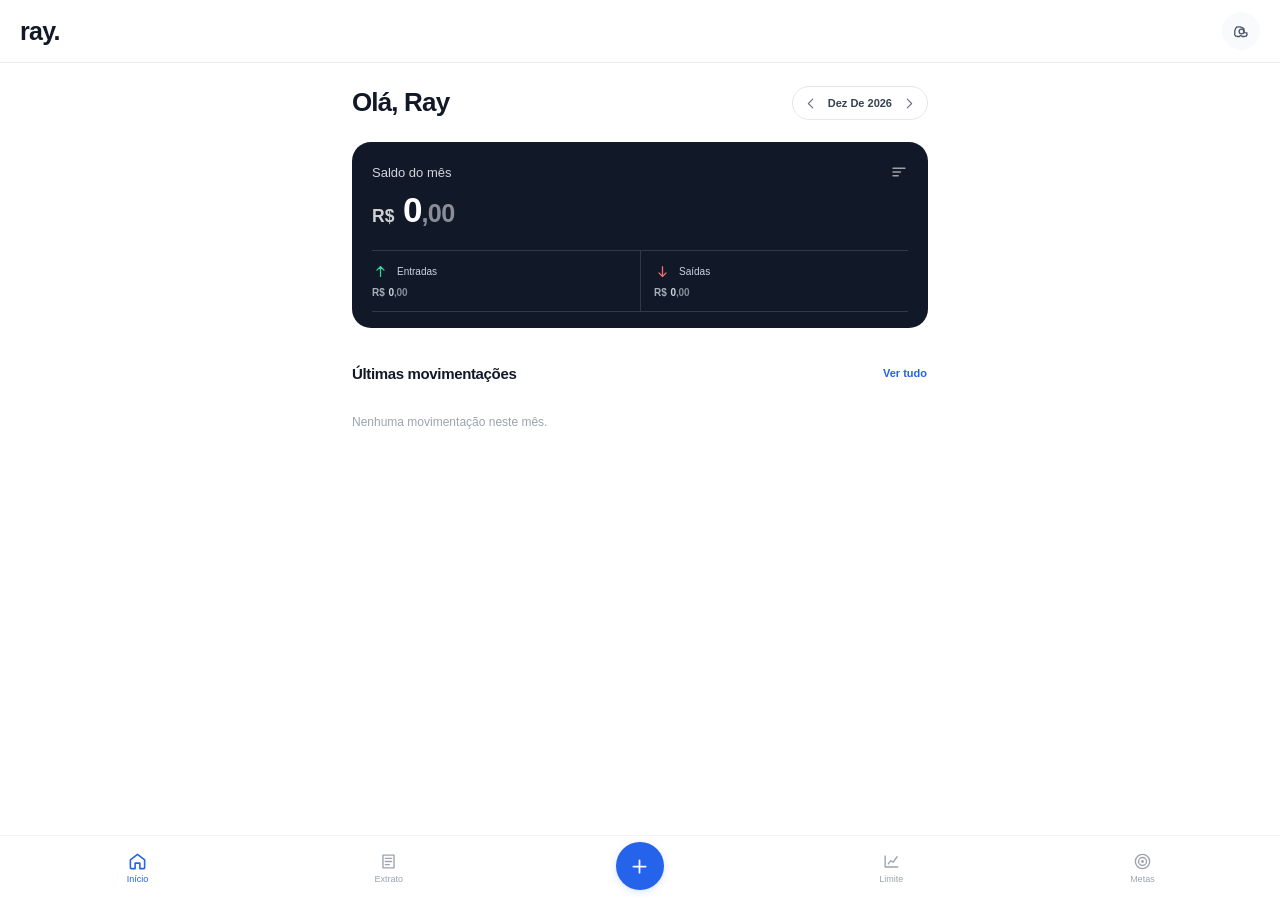
==== commit 27366c1c: "Use PNG home screen icon for iOS" ====
--- a/index.html
+++ b/index.html
@@ -6,11 +6,12 @@
   <meta name="theme-color" content="#FFFFFF">
   <meta name="description" content="ray. — controle financeiro pessoal.">
   <meta name="apple-mobile-web-app-capable" content="yes">
+  <meta name="apple-mobile-web-app-title" content="ray.">
   <meta name="apple-mobile-web-app-status-bar-style" content="default">
   <meta name="mobile-web-app-capable" content="yes">
   <title>ray. — Meu financeiro</title>
   <link rel="icon" href="assets/img/favicon.svg" type="image/svg+xml">
-  <link rel="apple-touch-icon" href="assets/img/favicon.svg">
+  <link rel="apple-touch-icon" sizes="180x180" href="assets/img/apple-touch-icon.png">
   <link rel="manifest" href="manifest.json">
   <link rel="stylesheet" href="assets/css/styles.css?v=20261119-native-ios">
   <script defer src="assets/js/main.js?v=20261119-native-ios"></script>
--- a/assets/css/styles.css
+++ b/assets/css/styles.css
@@ -1,56 +1,78 @@
 :root {
   color-scheme: light;
-  --bg: #F4F6F9;
+  --bg: #FFFFFF;
   --surface: #FFFFFF;
-  --surface-soft: #F8FAFC;
-  --ink: #0F172A;
-  --ink-soft: #334155;
-  --muted: #64748B;
-  --muted-light: #94A3B8;
-  --line: #E2E8F0;
-  --navy: #0F172A;
+  --soft: #F8FAFC;
+  --ink: #111827;
+  --ink-soft: #374151;
+  --muted: #6B7280;
+  --muted-light: #9CA3AF;
+  --line: #E5E7EB;
+  --line-soft: #F1F5F9;
+  --navy: #111827;
   --blue: #2563EB;
-  --teal: #0D9488;
   --green: #10B981;
   --green-soft: #ECFDF5;
   --red: #EF4444;
   --red-soft: #FEF2F2;
-  --font: 'Plus Jakarta Sans', Inter, -apple-system, BlinkMacSystemFont, 'Segoe UI', sans-serif;
-  --shadow: 0 2px 8px rgba(15, 23, 42, .04);
-  --shadow-md: 0 10px 30px rgba(15, 23, 42, .08);
-  --radius: 18px;
-  --radius-sm: 13px;
+  --font: -apple-system, BlinkMacSystemFont, "SF Pro Display", "Inter", "Segoe UI", sans-serif;
 }
 
 * { box-sizing: border-box; }
-html {
-  min-height: 100%;
-  background: var(--bg);
-  scroll-behavior: smooth;
-  -webkit-text-size-adjust: 100%;
-}
-body {
+html, body {
+  width: 100%;
+  height: 100%;
+  min-height: 0;
   margin: 0;
-  min-height: 100vh;
-  min-height: 100svh;
+  overflow: hidden;
   background: var(--bg);
   color: var(--ink);
   font-family: var(--font);
   font-size: 14px;
-  line-height: 1.5;
   font-variant-numeric: tabular-nums lining-nums;
   -webkit-font-smoothing: antialiased;
   text-rendering: optimizeLegibility;
-}
+  -webkit-text-size-adjust: 100%;
+}
+body { overscroll-behavior: none; }
 button, input, select { font: inherit; }
-button { color: inherit; cursor: pointer; touch-action: manipulation; }
+button {
+  color: inherit;
+  cursor: pointer;
+  -webkit-tap-highlight-color: transparent;
+  -webkit-touch-callout: none;
+  user-select: none;
+  -webkit-user-select: none;
+}
+input, select {
+  min-width: 0;
+  font-size: 16px;
+  -webkit-tap-highlight-color: transparent;
+}
+input, textarea { user-select: text; -webkit-user-select: text; }
 button:focus-visible, a:focus-visible, input:focus-visible, select:focus-visible, summary:focus-visible {
-  outline: 3px solid rgba(37, 99, 235, .28);
+  outline: 2px solid rgba(37, 99, 235, .35);
   outline-offset: 2px;
 }
-a { color: inherit; text-decoration: none; }
+a { color: inherit; text-decoration: none; -webkit-tap-highlight-color: transparent; }
+svg {
+  width: 19px;
+  height: 19px;
+  display: block;
+  fill: none;
+  stroke: currentColor;
+  stroke-width: 1.75;
+  stroke-linecap: round;
+  stroke-linejoin: round;
+  flex: 0 0 auto;
+}
 [hidden] { display: none !important; }
-svg { display: block; }
+.money, .tabular, .record-date, .record-amount, time {
+  font-variant-numeric: tabular-nums lining-nums;
+}
+.money-currency { opacity: .8; font-size: .58em; font-weight: 600; letter-spacing: 0; }
+.money-major { font-variant-numeric: tabular-nums lining-nums; }
+.money-cents { opacity: .62; font-size: .72em; font-weight: 600; letter-spacing: -.02em; }
 .sr-only {
   position: absolute;
   width: 1px;
@@ -62,542 +84,525 @@
   white-space: nowrap;
   border: 0;
 }
-.money, .tabular, .record-date, .record-amount, time, .percent { font-variant-numeric: tabular-nums lining-nums; }
-
-/* Top bar */
+
+/* App shell: the document stays still; only the main pane scrolls. */
+.app-shell {
+  width: 100%;
+  height: 100vh;
+  height: 100dvh;
+  min-height: 0;
+  display: flex;
+  flex-direction: column;
+  overflow: hidden;
+  background: #FFFFFF;
+}
 .app-header {
-  position: sticky;
-  top: 0;
+  position: relative;
   z-index: 30;
-  min-height: 66px;
-  padding: env(safe-area-inset-top) max(18px, calc((100vw - 760px) / 2)) 0;
-  display: flex;
-  align-items: center;
-  justify-content: space-between;
-  background: rgba(255, 255, 255, .94);
-  border-bottom: 1px solid rgba(226, 232, 240, .9);
-  backdrop-filter: blur(16px);
-  -webkit-backdrop-filter: blur(16px);
+  flex: 0 0 auto;
+  min-height: 58px;
+  padding: calc(12px + env(safe-area-inset-top)) max(20px, env(safe-area-inset-right)) 12px max(20px, env(safe-area-inset-left));
+  display: flex;
+  align-items: center;
+  justify-content: space-between;
+  border-bottom: 1px solid rgba(229, 231, 235, .8);
+  background: #FFFFFF;
 }
 .brand {
-  display: inline-flex;
-  align-items: center;
-  gap: 9px;
-  min-width: 0;
-}
-.brand-mark {
-  width: 32px;
-  height: 32px;
-  display: grid;
-  place-items: center;
-  border-radius: 10px;
-  background: var(--navy);
-  color: #fff;
-  font-size: 22px;
-  font-weight: 800;
-  letter-spacing: -2px;
+  display: inline-block;
+  color: #111827;
+  font-size: 25px;
   line-height: 1;
-}
-.brand-word {
-  color: var(--navy);
-  font-size: 22px;
-  line-height: 1;
-  font-weight: 800;
-  letter-spacing: -1.3px;
-}
-.brand-word > span { color: var(--blue); }
-.brand-word small {
-  display: block;
-  margin-top: 4px;
-  color: var(--muted);
-  font-size: 7px;
-  line-height: 1;
-  font-weight: 800;
-  letter-spacing: 1.15px;
+  font-weight: 700;
+  letter-spacing: -.03em;
+  user-select: none;
+  -webkit-user-select: none;
 }
 .backup-menu { position: relative; }
 .backup-menu summary {
-  min-height: 38px;
-  padding: 0 12px;
-  display: inline-flex;
-  align-items: center;
-  justify-content: center;
-  gap: 7px;
+  width: 38px;
+  height: 38px;
+  display: grid;
+  place-items: center;
   list-style: none;
-  border: 1px solid var(--line);
-  border-radius: 11px;
-  background: #fff;
-  color: var(--ink-soft);
-  font-size: 11px;
-  font-weight: 700;
+  border: 0;
+  border-radius: 50%;
+  background: #F8FAFC;
+  color: #4B5563;
   cursor: pointer;
-  user-select: none;
+  -webkit-tap-highlight-color: transparent;
 }
 .backup-menu summary::-webkit-details-marker { display: none; }
-.backup-menu summary svg {
-  width: 16px;
-  height: 16px;
-  fill: none;
-  stroke: currentColor;
-  stroke-width: 1.8;
-  stroke-linecap: round;
-  stroke-linejoin: round;
-}
-.backup-menu[open] summary {
-  border-color: #BFDBFE;
-  color: var(--blue);
-  background: #EFF6FF;
-}
+.backup-menu summary svg { width: 19px; height: 19px; }
+.backup-menu[open] summary { background: #EFF6FF; color: var(--blue); }
 .backup-popover {
   position: absolute;
-  top: calc(100% + 9px);
+  top: calc(100% + 8px);
   right: 0;
-  z-index: 50;
-  width: 235px;
-  padding: 6px;
+  z-index: 60;
+  width: 224px;
+  padding: 5px;
   border: 1px solid var(--line);
-  border-radius: 15px;
-  background: #fff;
-  box-shadow: var(--shadow-md);
+  border-radius: 13px;
+  background: #FFFFFF;
+  box-shadow: 0 12px 32px rgba(17, 24, 39, .12);
 }
 .backup-popover button {
   width: 100%;
-  min-height: 54px;
-  padding: 8px 9px;
-  display: flex;
-  align-items: center;
-  gap: 11px;
-  border: 0;
-  border-radius: 10px;
+  min-height: 48px;
+  padding: 7px 9px;
+  display: flex;
+  align-items: center;
+  gap: 10px;
+  border: 0;
+  border-radius: 8px;
   background: transparent;
+  color: var(--ink-soft);
   text-align: left;
 }
-.backup-popover button:hover { background: var(--surface-soft); }
+.backup-popover button:active { background: #F8FAFC; }
+.backup-popover button > svg { width: 18px; height: 18px; color: var(--muted); }
 .backup-popover strong {
   display: block;
-  color: var(--ink);
-  font-size: 11px;
-  font-weight: 700;
+  font-size: 12px;
+  font-weight: 600;
 }
 .backup-popover small {
   display: block;
   margin-top: 2px;
   color: var(--muted);
-  font-size: 9px;
-}
-.menu-icon {
-  width: 31px;
-  height: 31px;
-  flex: 0 0 31px;
-  display: grid;
-  place-items: center;
-  border-radius: 9px;
-  background: #EFF6FF;
-  color: var(--blue);
-  font-size: 17px;
+  font-size: 10px;
+}
+
+/* Main scroll region */
+.app-main {
+  width: 100%;
+  max-width: 620px;
+  min-height: 0;
+  flex: 1 1 auto;
+  margin: 0 auto;
+  padding: 23px 22px 25px;
+  overflow-x: hidden;
+  overflow-y: auto;
+  overscroll-behavior-y: contain;
+  -webkit-overflow-scrolling: touch;
+  scrollbar-width: none;
+}
+.app-main::-webkit-scrollbar { display: none; }
+.app-screen { width: 100%; min-height: 100%; }
+.app-screen[hidden] { display: none !important; }
+.screen-heading { margin: 0 0 22px; }
+.screen-heading-row {
+  display: flex;
+  align-items: center;
+  justify-content: space-between;
+  gap: 10px;
+}
+.screen-heading h1 {
+  min-width: 0;
+  margin: 0;
+  color: var(--ink);
+  font-size: 26px;
+  line-height: 1.2;
   font-weight: 700;
-}
-
-/* App canvas and screens */
-.app-main {
-  width: min(100% - 32px, 680px);
-  min-height: calc(100svh - 66px);
-  margin: 0 auto;
-  padding: 26px 0 calc(112px + env(safe-area-inset-bottom));
-}
-.app-screen { animation: screen-in .2s ease both; }
-@keyframes screen-in {
-  from { opacity: .6; transform: translateY(5px); }
-  to { opacity: 1; transform: translateY(0); }
-}
-.screen-heading { margin: 4px 0 20px; }
-.screen-heading-row {
-  display: flex;
-  align-items: center;
-  justify-content: space-between;
-  gap: 15px;
-}
-.eyebrow, .card-label {
-  margin: 0;
-  color: var(--muted);
+  letter-spacing: -.85px;
+}
+.home-heading { margin-bottom: 22px; }
+.month-picker {
+  min-width: 0;
+  max-width: 156px;
+  min-height: 34px;
+  padding: 0 4px;
+  display: flex;
+  align-items: center;
+  justify-content: space-between;
+  gap: 2px;
+  border: 1px solid var(--line);
+  border-radius: 999px;
+  background: #FFFFFF;
+}
+.month-picker strong {
+  min-width: 0;
+  overflow: hidden;
+  color: #374151;
   font-size: 11px;
-  line-height: 1.35;
-  font-weight: 600;
-  letter-spacing: .06em;
-  text-transform: uppercase;
-}
-.screen-heading h1 {
-  margin: 5px 0 3px;
-  color: var(--ink);
-  font-size: clamp(27px, 7vw, 31px);
-  line-height: 1.2;
-  font-weight: 800;
-  letter-spacing: -1.3px;
-}
-.wave {
-  display: inline-block;
-  color: #F59E0B;
-  font-size: 19px;
-  transform: translateY(-3px);
-}
-.screen-subtitle {
-  max-width: 100%;
-  overflow: hidden;
-  margin: 0;
-  color: var(--muted);
-  font-size: 12px;
-  line-height: 1.5;
-  text-overflow: ellipsis;
-  white-space: nowrap;
-}
-.month-picker {
-  min-height: 55px;
-  margin: 0 0 14px;
-  padding: 6px 9px;
-  display: flex;
-  align-items: center;
-  justify-content: space-between;
-  border: 1px solid var(--line);
-  border-radius: 14px;
-  background: var(--surface);
-  box-shadow: var(--shadow);
-}
-.month-current {
-  min-width: 0;
-  display: grid;
-  justify-items: center;
-  gap: 1px;
-}
-.month-caption {
-  color: var(--muted-light);
-  font-size: 8px;
-  font-weight: 800;
-  letter-spacing: .08em;
-}
-.month-current strong {
-  overflow: hidden;
-  max-width: 220px;
-  color: var(--ink);
-  font-size: 13px;
-  font-weight: 800;
+  font-weight: 600;
+  text-align: center;
   text-overflow: ellipsis;
   text-transform: capitalize;
   white-space: nowrap;
 }
 .month-arrow {
-  width: 36px;
-  height: 36px;
+  width: 29px;
+  height: 29px;
   display: grid;
   place-items: center;
   border: 0;
-  border-radius: 10px;
-  background: var(--surface-soft);
-  color: #475569;
-  font-size: 25px;
-  line-height: 1;
-}
-.month-arrow:active { background: #DBEAFE; color: var(--blue); }
-
-/* Balance card */
+  border-radius: 50%;
+  background: transparent;
+  color: #6B7280;
+  -webkit-tap-highlight-color: transparent;
+}
+.month-arrow svg { width: 15px; height: 15px; }
+.month-arrow:active { background: #F3F4F6; color: var(--ink); }
+
+/* The only elevated card on the home screen */
 .balance-card {
-  position: relative;
-  overflow: hidden;
-  padding: 19px 19px 16px;
-  border: 1px solid #1E293B;
-  border-radius: var(--radius);
-  background:
-    radial-gradient(circle at 100% 0%, rgba(37, 99, 235, .19), transparent 38%),
-    var(--navy);
-  color: #fff;
-  box-shadow: 0 9px 25px rgba(15, 23, 42, .13);
-}
-.balance-card::after {
-  position: absolute;
-  top: -58px;
-  right: -36px;
-  width: 150px;
-  height: 150px;
-  border: 1px solid rgba(255, 255, 255, .07);
-  border-radius: 50%;
-  content: "";
-  pointer-events: none;
-}
-.balance-topline {
-  position: relative;
-  z-index: 1;
-  display: flex;
-  align-items: center;
-  justify-content: space-between;
-  gap: 10px;
-}
-.balance-card .card-label { color: #CBD5E1; }
-.balance-chip {
-  padding: 5px 8px;
-  border: 1px solid rgba(255, 255, 255, .12);
-  border-radius: 999px;
+  padding: 21px 20px 16px;
+  overflow: hidden;
+  border: 0;
+  border-radius: 19px;
+  background: #111827;
+  color: #FFFFFF;
+}
+.balance-card-heading {
+  display: flex;
+  align-items: center;
+  justify-content: space-between;
+  color: #D1D5DB;
+  font-size: 13px;
+  font-weight: 500;
+}
+.balance-card-heading svg { width: 18px; height: 18px; opacity: .72; }
+.balance-value {
+  display: block;
+  overflow-wrap: anywhere;
+  margin: 9px 0 20px;
+  color: #FFFFFF;
+  font-size: clamp(30px, 8vw, 35px);
+  line-height: 1.15;
+  font-weight: 700;
+  letter-spacing: -1.1px;
+}
+.balance-value .money-currency { font-size: .5em; }
+.balance-value .money-cents { font-size: .72em; color: #D1D5DB; }
+.balance-stats {
+  display: grid;
+  grid-template-columns: minmax(0, 1fr) minmax(0, 1fr);
+  border-top: 1px solid rgba(255, 255, 255, .14);
+  border-bottom: 1px solid rgba(255, 255, 255, .14);
+}
+.balance-stat {
+  min-width: 0;
+  padding: 12px 9px 12px 0;
+  display: grid;
+  grid-template-columns: 19px auto;
+  align-items: center;
+  column-gap: 6px;
+  row-gap: 4px;
+}
+.balance-stat + .balance-stat {
+  padding-left: 13px;
+  border-left: 1px solid rgba(255, 255, 255, .14);
+}
+.balance-stat svg { width: 17px; height: 17px; }
+.income-stat svg, .income-stat strong { color: #34D399; }
+.expense-stat svg, .expense-stat strong { color: #F87171; }
+.balance-stat span {
+  overflow: hidden;
   color: #CBD5E1;
-  font-size: 8px;
-  font-weight: 600;
+  font-size: 10px;
   white-space: nowrap;
 }
-.balance-chip i {
-  width: 6px;
-  height: 6px;
-  margin-right: 4px;
-  display: inline-block;
-  border-radius: 50%;
-  background: var(--green);
-  vertical-align: 1px;
-}
-.balance-value {
-  position: relative;
-  z-index: 1;
-  display: block;
-  margin: 11px 0 19px;
-  color: #fff;
-  font-size: clamp(29px, 8vw, 34px);
-  line-height: 1.15;
-  font-weight: 800;
-  letter-spacing: -1.25px;
-  overflow-wrap: anywhere;
-}
-.balance-progress { position: relative; z-index: 1; }
+.balance-stat strong {
+  grid-column: 1 / -1;
+  overflow: hidden;
+  font-size: 13px;
+  font-weight: 600;
+  text-overflow: ellipsis;
+  white-space: nowrap;
+}
+.balance-progress { padding-top: 13px; }
 .progress-heading {
-  margin-bottom: 8px;
-  display: flex;
-  align-items: center;
-  justify-content: space-between;
-  gap: 10px;
-  color: #CBD5E1;
-  font-size: 9px;
-  line-height: 1.4;
-}
-.progress-heading > span { min-width: 0; }
-.progress-heading strong {
-  flex: 0 0 auto;
-  color: #6EE7B7;
+  margin-bottom: 7px;
+  display: flex;
+  justify-content: space-between;
+  align-items: center;
+  gap: 8px;
+  color: #D1D5DB;
   font-size: 10px;
-  font-weight: 800;
-}
+}
+.progress-heading strong { color: #6EE7B7; font-size: 10px; font-weight: 600; }
 .progress-track {
-  height: 6px;
+  height: 4px;
   overflow: hidden;
   border-radius: 99px;
-  background: rgba(255, 255, 255, .17);
+  background: rgba(255, 255, 255, .2);
 }
 .progress-track > span {
   width: 0;
   height: 100%;
   display: block;
   border-radius: inherit;
-  background: var(--green);
-  transition: width .3s ease;
-}
-.progress-track.over > span { background: var(--red); }
-.balance-limit-link {
+  background: #10B981;
+  transition: width .25s ease;
+}
+.progress-track.over > span { background: #F87171; }
+
+/* Recent transactions: simple continuous list */
+.recent-section { margin-top: 29px; }
+.section-title-row {
+  min-height: 30px;
+  margin-bottom: 6px;
+  display: flex;
+  align-items: center;
+  justify-content: space-between;
+  gap: 12px;
+}
+.section-title-row h2, .category-section h2 {
+  margin: 0;
+  color: var(--ink);
+  font-size: 15px;
+  font-weight: 650;
+  letter-spacing: -.35px;
+}
+.text-action {
+  min-height: 32px;
+  padding: 0 1px;
+  display: inline-flex;
+  align-items: center;
+  justify-content: center;
+  border: 0;
+  background: transparent;
+  color: var(--blue);
+  font-size: 11px;
+  font-weight: 600;
+  -webkit-tap-highlight-color: transparent;
+}
+.movement-list { width: 100%; }
+.movement-row {
   position: relative;
-  z-index: 1;
-  min-height: 34px;
-  margin: 11px 0 -8px -5px;
-  padding: 0 5px;
-  display: inline-flex;
-  align-items: center;
-  gap: 7px;
+  min-height: 66px;
+  display: grid;
+  grid-template-columns: 36px minmax(0, 1fr) auto;
+  align-items: center;
+  gap: 11px;
+  border-bottom: 1px solid var(--line-soft);
+}
+.movement-row:last-child { border-bottom: 0; }
+.movement-row-main {
+  width: 100%;
+  min-width: 0;
+  min-height: 65px;
+  padding: 7px 0;
+  display: grid;
+  grid-template-columns: 36px minmax(0, 1fr) auto;
+  align-items: center;
+  gap: 11px;
   border: 0;
   background: transparent;
-  color: #BFDBFE;
-  font-size: 10px;
-  font-weight: 700;
-}
-.balance-limit-link span { color: #6EE7B7; font-size: 14px; }
-
-/* Income / expense cards */
-.flow-grid {
-  margin: 12px 0 14px;
-  display: grid;
-  grid-template-columns: repeat(2, minmax(0, 1fr));
-  gap: 11px;
-}
-.flow-card {
-  min-width: 0;
-  padding: 14px;
-  border: 1px solid var(--line);
-  border-radius: 15px;
-  background: var(--surface);
-  box-shadow: var(--shadow);
-}
-.flow-card-top {
-  display: flex;
-  align-items: center;
-  gap: 8px;
-}
-.flow-card .card-label { font-size: 11px; }
-.flow-icon {
-  width: 27px;
-  height: 27px;
+  text-align: left;
+  -webkit-tap-highlight-color: transparent;
+}
+.movement-row-main:active { background: #FAFAFA; }
+.category-icon, .movement-icon {
+  width: 34px;
+  height: 34px;
   display: grid;
   place-items: center;
-  border-radius: 9px;
-  font-size: 18px;
-  font-weight: 700;
-}
-.income-card .flow-icon { background: var(--green-soft); color: var(--green); }
-.expense-card .flow-icon { background: var(--red-soft); color: var(--red); }
-.flow-value {
-  display: block;
-  overflow: hidden;
-  margin-top: 11px;
-  color: var(--ink);
-  font-size: clamp(15px, 4.1vw, 19px);
-  line-height: 1.25;
-  font-weight: 800;
-  letter-spacing: -.55px;
+  border-radius: 50%;
+  background: #F3F4F6;
+  color: #4B5563;
+}
+.category-icon svg, .movement-icon svg { width: 18px; height: 18px; }
+.movement-copy {
+  min-width: 0;
+  display: grid;
+  gap: 3px;
+}
+.movement-copy strong {
+  overflow: hidden;
+  color: #111827;
+  font-size: 12px;
+  font-weight: 600;
   text-overflow: ellipsis;
   white-space: nowrap;
 }
-.income-card .flow-value { color: #059669; }
-.expense-card .flow-value { color: #DC2626; }
-.flow-caption {
-  display: block;
-  overflow: hidden;
-  margin-top: 4px;
-  color: var(--muted);
-  font-size: 9px;
+.movement-copy small {
+  overflow: hidden;
+  color: #9CA3AF;
+  font-size: 10px;
+  font-weight: 400;
   text-overflow: ellipsis;
   white-space: nowrap;
 }
-
-/* Surfaces, chart and categories */
-.surface-card {
-  margin-top: 12px;
-  padding: 16px;
+.movement-amount {
+  padding-left: 5px;
+  color: #111827;
+  font-size: 12px;
+  font-weight: 600;
+  text-align: right;
+  white-space: nowrap;
+}
+.movement-amount.income { color: #059669; }
+.movement-amount.expense { color: #111827; }
+.movement-amount .money-currency { font-size: .72em; }
+.movement-amount .money-cents { font-size: .8em; opacity: .65; }
+.movement-actions {
+  position: absolute;
+  right: 0;
+  bottom: 3px;
+  z-index: 2;
+  padding: 4px 0 5px;
+  display: flex;
+  justify-content: flex-end;
+  gap: 7px;
+  background: #FFFFFF;
+}
+.movement-actions[hidden] { display: none !important; }
+.movement-actions button {
+  min-height: 31px;
+  padding: 0 11px;
   border: 1px solid var(--line);
-  border-radius: 16px;
-  background: var(--surface);
-  box-shadow: var(--shadow);
-}
-.card-heading {
-  margin-bottom: 15px;
+  border-radius: 8px;
+  background: #FFFFFF;
+  color: #4B5563;
+  font-size: 10px;
+  font-weight: 600;
+}
+.movement-actions button[data-delete-transaction] {
+  border-color: #FECACA;
+  color: #DC2626;
+}
+.empty-state {
+  padding: 20px 0;
+  color: #9CA3AF;
+  font-size: 12px;
+}
+.empty-state strong { color: #4B5563; font-weight: 600; }
+
+/* Statement screen */
+.filter-panel {
+  margin: 2px 0 13px;
+  display: grid;
+  grid-template-columns: minmax(0, 1fr) 104px;
+  gap: 9px;
+}
+.search-box, .select-box {
+  min-width: 0;
+  height: 42px;
+  display: flex;
+  align-items: center;
+  border-bottom: 1px solid var(--line);
+  background: #FFFFFF;
+}
+.search-box { gap: 8px; }
+.search-box svg { width: 17px; height: 17px; color: #9CA3AF; }
+.search-box input {
+  width: 100%;
+  height: 100%;
+  padding: 0 4px 0 0;
+  border: 0;
+  outline: 0;
+  background: transparent;
+  color: var(--ink);
+  font-size: 16px;
+}
+.search-box input::placeholder { color: #9CA3AF; }
+.select-box select {
+  width: 100%;
+  height: 100%;
+  padding: 0 4px;
+  border: 0;
+  outline: 0;
+  background: #FFFFFF;
+  color: #4B5563;
+  font-size: 16px;
+}
+.statement-list .movement-row-main { min-height: 69px; }
+.statement-footer {
+  min-height: 43px;
   display: flex;
   align-items: center;
   justify-content: space-between;
   gap: 10px;
-}
-.card-heading h2 {
-  margin: 4px 0 0;
-  color: var(--ink);
-  font-size: 14px;
-  line-height: 1.35;
-  font-weight: 800;
-  letter-spacing: -.3px;
-}
-.chart-legend {
-  display: flex;
-  align-items: center;
+  border-top: 1px solid var(--line-soft);
+}
+.records-foot { color: #9CA3AF; font-size: 10px; }
+
+/* Limit screen: flat content, no extra cards */
+.budget-overview {
+  padding: 5px 0 17px;
+  border-bottom: 1px solid var(--line);
+}
+.budget-summary { min-height: 0; }
+.budget-empty {
+  padding: 9px 0 2px;
+  color: #6B7280;
+  font-size: 12px;
+}
+.budget-value-row {
+  margin: 2px 0 12px;
+  display: flex;
+  align-items: baseline;
+  justify-content: space-between;
   gap: 9px;
-  color: var(--muted);
-  font-size: 8px;
-  white-space: nowrap;
-}
-.chart-legend span { display: inline-flex; align-items: center; gap: 4px; }
-.legend-dot { width: 7px; height: 7px; display: inline-block; border-radius: 50%; }
-.legend-income { background: var(--green); }
-.legend-expense { background: var(--red); }
-.movement-chart {
-  width: 100%;
-  height: 132px;
-  min-width: 0;
-  display: grid;
-  grid-template-columns: repeat(6, minmax(0, 1fr));
-  align-items: end;
-  gap: 7px;
-  overflow: hidden;
-  border-bottom: 1px solid var(--line);
-  background: repeating-linear-gradient(to bottom, transparent 0, transparent 31px, #F1F5F9 32px);
-}
-.movement-month {
+}
+.budget-value-row strong {
+  color: #111827;
+  font-size: 29px;
+  font-weight: 700;
+  letter-spacing: -.8px;
+}
+.budget-value-row strong .money-currency { font-size: .48em; }
+.budget-value-row span { color: #6B7280; font-size: 12px; }
+.budget-track {
+  height: 5px;
+  overflow: hidden;
+  border-radius: 99px;
+  background: #E5E7EB;
+}
+.budget-track i {
+  width: 0;
   height: 100%;
-  min-width: 0;
-  display: flex;
-  flex-direction: column;
-  align-items: center;
-  justify-content: end;
-  gap: 6px;
-}
-.movement-bars {
-  width: 100%;
-  height: 108px;
-  min-width: 0;
-  display: flex;
-  align-items: end;
-  justify-content: center;
-  gap: 3px;
-}
-.movement-bars i {
-  width: min(34%, 15px);
-  min-height: 2px;
   display: block;
-  border-radius: 4px 4px 1px 1px;
-}
-.movement-bars .bar-in { background: var(--green); }
-.movement-bars .bar-out { background: var(--red); opacity: .8; }
-.movement-month small {
-  max-width: 100%;
-  overflow: hidden;
-  color: var(--muted);
-  font-size: 8px;
-  line-height: 1.2;
-  text-transform: lowercase;
-  text-overflow: ellipsis;
-}
-.text-action {
-  min-height: 32px;
-  padding: 0;
-  display: inline-flex;
-  align-items: center;
-  gap: 4px;
-  border: 0;
-  background: transparent;
-  color: var(--blue);
-  font-size: 9px;
-  font-weight: 800;
-  white-space: nowrap;
-}
-.text-action span { font-size: 13px; }
-.category-breakdown {
-  display: grid;
-  gap: 14px;
-}
+  border-radius: inherit;
+  background: #10B981;
+}
+.budget-track.over i { background: #EF4444; }
+.budget-foot {
+  margin-top: 9px;
+  display: flex;
+  justify-content: space-between;
+  gap: 8px;
+  color: #6B7280;
+  font-size: 10px;
+}
+.budget-foot strong { color: #111827; font-weight: 600; }
+.budget-edit { margin-top: 5px; }
+.category-section { padding-top: 23px; }
+.category-section h2 { margin-bottom: 12px; }
+.category-breakdown { display: grid; }
 .category-row {
   min-width: 0;
-  display: grid;
-  grid-template-columns: 31px minmax(0, 1fr) auto;
-  align-items: center;
-  gap: 9px;
-}
-.category-icon {
-  width: 30px;
-  height: 30px;
-  display: grid;
-  place-items: center;
-  border-radius: 10px;
-  background: #EFF6FF;
-  color: var(--blue);
-  font-size: 14px;
-}
+  min-height: 53px;
+  display: grid;
+  grid-template-columns: minmax(0, 1fr) auto;
+  align-items: center;
+  column-gap: 13px;
+  row-gap: 6px;
+  border-bottom: 1px solid var(--line-soft);
+}
+.category-row:last-child { border-bottom: 0; }
 .category-info { min-width: 0; }
 .category-info strong {
   display: block;
   overflow: hidden;
-  color: var(--ink-soft);
-  font-size: 10px;
-  font-weight: 700;
+  color: #4B5563;
+  font-size: 11px;
+  font-weight: 500;
   text-overflow: ellipsis;
   white-space: nowrap;
 }
+.category-row > strong {
+  color: #111827;
+  font-size: 11px;
+  font-weight: 600;
+  white-space: nowrap;
+}
 .category-track {
-  height: 5px;
-  margin-top: 6px;
+  height: 3px;
+  margin-top: 5px;
   overflow: hidden;
   border-radius: 99px;
   background: #F1F5F9;
@@ -606,581 +611,230 @@
   height: 100%;
   display: block;
   border-radius: inherit;
-  background: var(--blue);
-}
-.category-row > strong {
+  background: #2563EB;
+}
+
+/* Goals are rows, not cards */
+.goals-list { width: 100%; }
+.goal-card {
+  padding: 15px 0 17px;
+  border-bottom: 1px solid var(--line-soft);
+}
+.goal-card:first-child { padding-top: 2px; }
+.goal-card-top {
+  display: flex;
+  align-items: center;
+  justify-content: space-between;
+  gap: 10px;
+}
+.goal-card-icon {
+  width: 32px;
+  height: 32px;
+  display: grid;
+  place-items: center;
+  border-radius: 50%;
+  background: #F3F4F6;
+  color: #4B5563;
+}
+.goal-card-icon svg { width: 18px; height: 18px; }
+.goal-actions { display: flex; gap: 7px; }
+.goal-actions button {
+  min-height: 34px;
+  padding: 0 9px;
+  border: 0;
+  border-radius: 7px;
+  background: #F8FAFC;
+  color: #6B7280;
+  font-size: 10px;
+  font-weight: 600;
+}
+.goal-actions button[data-delete-goal] { color: #DC2626; }
+.goal-card h3 {
+  margin: 10px 0 8px;
+  color: #111827;
+  font-size: 13px;
+  font-weight: 600;
+}
+.goal-amounts {
+  margin-bottom: 8px;
+  display: flex;
+  align-items: baseline;
+  justify-content: space-between;
+  gap: 8px;
+}
+.goal-amounts strong {
+  color: #111827;
+  font-size: 19px;
+  font-weight: 650;
+  letter-spacing: -.5px;
+}
+.goal-amounts span { color: #9CA3AF; font-size: 10px; }
+.goal-track {
+  height: 4px;
+  overflow: hidden;
+  border-radius: 99px;
+  background: #E5E7EB;
+}
+.goal-track i {
+  height: 100%;
+  display: block;
+  border-radius: inherit;
+  background: #2563EB;
+}
+.goal-card-foot {
+  margin-top: 8px;
+  display: flex;
+  align-items: center;
+  justify-content: space-between;
+  gap: 10px;
+}
+.goal-card-foot small { color: #9CA3AF; font-size: 10px; }
+.goal-contribute {
+  min-height: 33px;
+  padding: 0 7px;
+  border: 0;
+  background: transparent;
+  color: #2563EB;
+  font-size: 10px;
+  font-weight: 600;
+}
+.new-goal-button {
+  width: 100%;
+  min-height: 45px;
+  margin-top: 16px;
+  border: 1px solid var(--line);
+  border-radius: 10px;
+  background: #FFFFFF;
+  color: #2563EB;
+  font-size: 12px;
+  font-weight: 600;
+}
+.empty-goals { padding: 25px 0; }
+
+/* Bottom tab bar inside the app shell */
+.bottom-tabs {
+  position: relative;
+  z-index: 40;
+  flex: 0 0 auto;
+  min-height: 58px;
+  padding: 6px max(12px, env(safe-area-inset-right)) calc(10px + env(safe-area-inset-bottom)) max(12px, env(safe-area-inset-left));
+  display: grid;
+  grid-template-columns: repeat(5, minmax(0, 1fr));
+  align-items: center;
+  border-top: 1px solid #F1F5F9;
+  background: rgba(255, 255, 255, .96);
+  -webkit-backdrop-filter: blur(14px);
+  backdrop-filter: blur(14px);
+}
+.tab-button {
+  min-width: 0;
+  min-height: 45px;
+  padding: 3px 1px 0;
+  display: flex;
+  flex-direction: column;
+  align-items: center;
+  justify-content: center;
+  gap: 3px;
+  border: 0;
+  border-radius: 9px;
+  background: transparent;
+  color: #9CA3AF;
+  font-size: 9px;
+  font-weight: 500;
+}
+.tab-button svg { width: 19px; height: 19px; }
+.tab-button.active { color: #2563EB; }
+.tab-button.active svg { stroke-width: 2; }
+.tab-add {
+  width: 48px;
+  height: 48px;
+  justify-self: center;
+  align-self: center;
+  display: grid;
+  place-items: center;
+  border: 0;
+  border-radius: 50%;
+  background: #2563EB;
+  color: #FFFFFF;
+  box-shadow: 0 2px 7px rgba(37, 99, 235, .18);
+}
+.tab-add svg { width: 21px; height: 21px; stroke-width: 2; }
+.tab-add:active { background: #1D4ED8; }
+
+/* Native-feeling bottom sheets */
+.modal {
+  position: fixed;
+  inset: auto 0 0;
+  width: 100%;
+  max-width: 540px;
+  max-height: calc(100dvh - env(safe-area-inset-top) - 8px);
+  margin: 0 auto;
+  padding: 0;
+  overflow: hidden;
+  border: 0;
+  border-radius: 19px 19px 0 0;
+  background: #FFFFFF;
   color: var(--ink);
-  font-size: 10px;
-  font-weight: 800;
-  white-space: nowrap;
-}
-.empty-state {
-  padding: 23px 12px;
-  border: 1px dashed #CBD5E1;
-  border-radius: 12px;
-  color: var(--muted);
-  font-size: 11px;
-  line-height: 1.6;
-  text-align: center;
-}
-.empty-state b {
-  display: block;
-  margin-bottom: 3px;
-  color: var(--ink);
-  font-size: 12px;
-}
-
-/* Install hint */
-.install-tip {
-  position: relative;
-  margin-top: 16px;
-  padding: 13px 35px 13px 13px;
-  display: flex;
-  align-items: flex-start;
-  gap: 10px;
-  border: 1px solid #BFDBFE;
-  border-radius: 14px;
-  background: #EFF6FF;
-}
-.install-tip-icon {
-  width: 29px;
-  height: 29px;
-  flex: 0 0 29px;
-  display: grid;
-  place-items: center;
-  border-radius: 9px;
-  background: #DBEAFE;
-  color: var(--blue);
-  font-size: 16px;
-}
-.install-tip strong {
-  display: block;
-  color: #1E3A8A;
-  font-size: 10px;
-  font-weight: 800;
-}
-.install-tip p {
-  margin: 4px 0 0;
-  color: #475569;
-  font-size: 9px;
-  line-height: 1.55;
-}
-.tip-close {
-  position: absolute;
-  top: 7px;
-  right: 7px;
-  width: 25px;
-  height: 25px;
-  display: grid;
-  place-items: center;
-  border: 0;
-  border-radius: 8px;
-  background: transparent;
-  color: #64748B;
+  box-shadow: 0 -9px 35px rgba(17, 24, 39, .15);
+}
+.modal::backdrop {
+  background: rgba(17, 24, 39, .36);
+  -webkit-backdrop-filter: blur(2px);
+  backdrop-filter: blur(2px);
+}
+.modal[open] { animation: sheet-up .22s ease-out both; }
+@keyframes sheet-up {
+  from { opacity: .65; transform: translateY(28px); }
+  to { opacity: 1; transform: translateY(0); }
+}
+.modal-form {
+  width: 100%;
+  max-height: calc(100dvh - env(safe-area-inset-top) - 8px);
+  padding: 18px 20px calc(18px + env(safe-area-inset-bottom));
+  display: grid;
+  gap: 14px;
+  overflow-y: auto;
+  overscroll-behavior: contain;
+  -webkit-overflow-scrolling: touch;
+  scroll-padding-bottom: 32px;
+}
+.modal-head {
+  position: sticky;
+  top: -18px;
+  z-index: 2;
+  min-height: 42px;
+  display: flex;
+  align-items: center;
+  justify-content: space-between;
+  gap: 12px;
+  background: #FFFFFF;
+}
+.modal-head h2 {
+  margin: 0;
+  color: #111827;
   font-size: 19px;
-}
-
-/* Statement */
-.icon-action {
+  font-weight: 650;
+  letter-spacing: -.45px;
+}
+.modal-close {
   width: 40px;
   height: 40px;
   flex: 0 0 40px;
   display: grid;
   place-items: center;
-  border: 1px solid var(--line);
-  border-radius: 12px;
-  background: #fff;
-  color: var(--blue);
-  font-size: 22px;
-  font-weight: 700;
-}
-.statement-month { margin-bottom: 12px; }
-.filter-panel {
-  margin-bottom: 12px;
-  display: grid;
-  grid-template-columns: minmax(0, 1fr) 100px;
-  gap: 8px;
-}
-.search-box, .select-box {
-  min-width: 0;
-  height: 42px;
-  display: flex;
-  align-items: center;
-  border: 1px solid var(--line);
-  border-radius: 12px;
-  background: #fff;
-}
-.search-box { padding: 0 10px; gap: 7px; }
-.search-box svg {
-  width: 16px;
-  height: 16px;
-  flex: 0 0 16px;
-  fill: none;
-  stroke: var(--muted-light);
-  stroke-width: 1.8;
-  stroke-linecap: round;
-}
-.search-box input {
-  width: 100%;
-  min-width: 0;
-  height: 100%;
-  border: 0;
-  outline: 0;
-  background: transparent;
-  color: var(--ink);
-  font-size: 11px;
-}
-.search-box input::placeholder { color: #94A3B8; }
-.select-box select {
-  width: 100%;
-  height: 100%;
-  padding: 0 8px;
-  border: 0;
-  outline: 0;
-  background: transparent;
-  color: var(--ink-soft);
-  font-size: 10px;
-  font-weight: 700;
-}
-.statement-list {
-  overflow: hidden;
-  border: 1px solid var(--line);
-  border-radius: 15px;
-  background: #fff;
-  box-shadow: var(--shadow);
-}
-.record-row + .record-row { border-top: 1px solid #F1F5F9; }
-.record-main {
-  width: 100%;
-  min-width: 0;
-  min-height: 68px;
-  padding: 10px 12px;
-  display: grid;
-  grid-template-columns: 34px minmax(0, 1fr) auto;
-  align-items: center;
-  gap: 10px;
-  border: 0;
-  background: transparent;
-  text-align: left;
-}
-.record-main:active { background: #F8FAFC; }
-.record-icon {
-  width: 34px;
-  height: 34px;
-  display: grid;
-  place-items: center;
-  border-radius: 11px;
-  background: #F1F5F9;
-  color: #475569;
-  font-size: 15px;
-}
-.record-description {
-  min-width: 0;
-  display: grid;
+  border: 0;
+  border-radius: 50%;
+  background: #F3F4F6;
+  color: #4B5563;
+}
+.modal-close svg { width: 18px; height: 18px; }
+.type-switch {
+  padding: 3px;
+  display: grid;
+  grid-template-columns: 1fr 1fr;
   gap: 3px;
-}
-.record-description b {
-  overflow: hidden;
-  color: var(--ink);
-  font-size: 11px;
-  font-weight: 800;
-  text-overflow: ellipsis;
-  white-space: nowrap;
-}
-.record-meta {
-  overflow: hidden;
-  color: var(--muted);
-  font-size: 9px;
-  text-overflow: ellipsis;
-  white-space: nowrap;
-}
-.record-amount {
-  padding-left: 4px;
-  color: var(--ink);
-  font-size: 11px;
-  font-weight: 800;
-  text-align: right;
-  white-space: nowrap;
-}
-.record-amount.income { color: #059669; }
-.record-amount.expense { color: #DC2626; }
-.record-actions {
-  padding: 0 12px 10px 56px;
-  display: flex;
-  gap: 7px;
-}
-.record-actions[hidden] { display: none !important; }
-.record-actions button {
-  min-height: 34px;
-  padding: 0 11px;
-  border: 1px solid var(--line);
-  border-radius: 9px;
-  background: #fff;
-  color: var(--ink-soft);
-  font-size: 9px;
-  font-weight: 700;
-}
-.record-actions button[data-delete-transaction] {
-  border-color: #FECACA;
-  background: var(--red-soft);
-  color: #DC2626;
-}
-.record-row.is-open .record-main { background: #F8FAFC; }
-.statement-footer {
-  min-height: 46px;
-  padding: 6px 2px;
-  display: flex;
-  align-items: center;
-  justify-content: space-between;
-  gap: 10px;
-}
-.records-foot { color: var(--muted); font-size: 9px; }
-
-/* Budget */
-.budget-card {
-  padding: 19px;
-  border: 1px solid #1E293B;
-  border-radius: var(--radius);
-  background:
-    radial-gradient(circle at 100% 0%, rgba(37, 99, 235, .17), transparent 40%),
-    var(--navy);
-  color: #fff;
-  box-shadow: 0 9px 25px rgba(15, 23, 42, .12);
-}
-.budget-card-head {
-  display: flex;
-  align-items: center;
-  justify-content: space-between;
-}
-.budget-card .card-label { color: #CBD5E1; }
-.budget-card-icon {
-  width: 32px;
-  height: 32px;
-  display: grid;
-  place-items: center;
-  border: 1px solid rgba(255,255,255,.14);
   border-radius: 10px;
-  color: #6EE7B7;
-  font-size: 19px;
-}
-.budget-summary { min-height: 107px; padding: 17px 0 13px; }
-.budget-value-row {
-  margin-bottom: 9px;
-  display: flex;
-  align-items: baseline;
-  justify-content: space-between;
-  gap: 8px;
-}
-.budget-value-row strong {
-  color: #fff;
-  font-size: 26px;
-  line-height: 1.2;
-  font-weight: 800;
-  letter-spacing: -.8px;
-}
-.budget-value-row span { color: #CBD5E1; font-size: 10px; white-space: nowrap; }
-.budget-track {
-  height: 7px;
-  overflow: hidden;
-  border-radius: 99px;
-  background: rgba(255,255,255,.17);
-}
-.budget-track i {
-  height: 100%;
-  display: block;
-  border-radius: inherit;
-  background: var(--green);
-}
-.budget-track.over i { background: var(--red); }
-.budget-foot {
-  margin-top: 8px;
-  display: flex;
-  justify-content: space-between;
-  gap: 8px;
-  color: #CBD5E1;
-  font-size: 9px;
-}
-.budget-empty {
-  padding: 12px 0;
-  color: #CBD5E1;
-  font-size: 11px;
-  line-height: 1.6;
-}
-.budget-empty button {
-  margin-top: 8px;
-  padding: 0;
-  border: 0;
-  background: transparent;
-  color: #93C5FD;
-  font-size: 10px;
-  font-weight: 800;
-}
-.primary-button, .secondary-button {
-  min-height: 45px;
-  padding: 0 15px;
-  display: inline-flex;
-  align-items: center;
-  justify-content: center;
-  gap: 7px;
-  border: 0;
-  border-radius: 11px;
-  font-size: 11px;
-  font-weight: 800;
-  transition: transform .15s ease, background .15s ease;
-}
-.primary-button {
-  background: var(--blue);
-  color: #fff;
-  box-shadow: 0 4px 11px rgba(37, 99, 235, .18);
-}
-.primary-button:active, .secondary-button:active { transform: scale(.98); }
-.budget-card .primary-button {
-  background: #fff;
-  color: var(--navy);
-  box-shadow: none;
-}
-.secondary-button {
-  border: 1px solid var(--line);
-  background: #fff;
-  color: var(--ink-soft);
-}
-.category-budget { margin-top: 14px; }
-
-/* Goals */
-.goals-summary {
-  margin: 0 0 14px;
-  padding: 14px;
-  display: flex;
-  align-items: center;
-  gap: 11px;
-  border: 1px solid #BFDBFE;
-  border-radius: 14px;
-  background: #EFF6FF;
-}
-.goals-summary-icon {
-  width: 36px;
-  height: 36px;
-  flex: 0 0 36px;
-  display: grid;
-  place-items: center;
-  border-radius: 11px;
-  background: #DBEAFE;
-  color: var(--blue);
-  font-size: 20px;
-}
-.goals-summary strong { display: block; color: #1E3A8A; font-size: 10px; font-weight: 800; }
-.goals-summary p { margin: 3px 0 0; color: #475569; font-size: 9px; }
-.goals-grid { display: grid; gap: 10px; }
-.goal-card {
-  padding: 15px;
-  border: 1px solid var(--line);
-  border-radius: 15px;
-  background: #fff;
-  box-shadow: var(--shadow);
-}
-.goal-card-top {
-  display: flex;
-  align-items: center;
-  justify-content: space-between;
-  gap: 10px;
-}
-.goal-card-icon {
-  width: 34px;
-  height: 34px;
-  display: grid;
-  place-items: center;
-  border-radius: 10px;
-  background: #EFF6FF;
-  color: var(--blue);
-  font-size: 16px;
-}
-.goal-actions { display: flex; gap: 5px; }
-.goal-actions button {
-  min-width: 39px;
-  min-height: 35px;
-  padding: 0 8px;
-  border: 1px solid var(--line);
-  border-radius: 8px;
-  background: #fff;
-  color: var(--muted);
-  font-size: 9px;
-  font-weight: 700;
-}
-.goal-actions button[data-delete-goal] { min-width: 32px; color: var(--red); }
-.goal-card h3 {
-  margin: 11px 0 9px;
-  color: var(--ink);
-  font-size: 14px;
-  font-weight: 800;
-}
-.goal-amounts {
-  margin-bottom: 8px;
-  display: flex;
-  align-items: baseline;
-  justify-content: space-between;
-  gap: 9px;
-}
-.goal-amounts strong { color: var(--ink); font-size: 19px; font-weight: 800; letter-spacing: -.5px; }
-.goal-amounts span { color: var(--muted); font-size: 9px; }
-.goal-track {
-  height: 7px;
-  overflow: hidden;
-  border-radius: 99px;
-  background: #E2E8F0;
-}
-.goal-track i { height: 100%; display: block; border-radius: inherit; background: var(--blue); }
-.goal-card-foot {
-  margin-top: 9px;
-  display: flex;
-  align-items: center;
-  justify-content: space-between;
-  gap: 8px;
-}
-.goal-card-foot small { color: var(--muted); font-size: 9px; }
-.goal-contribute {
-  min-height: 35px;
-  padding: 0 8px;
-  border: 0;
-  border-radius: 8px;
-  background: #EFF6FF;
-  color: var(--blue);
-  font-size: 9px;
-  font-weight: 800;
-}
-.goals-add-button { width: 100%; margin-top: 12px; }
-.empty-goals { margin-bottom: 10px; }
-
-/* Bottom tab bar */
-.bottom-tabs {
-  position: fixed;
-  z-index: 40;
-  left: 0;
-  right: 0;
-  bottom: 0;
-  min-height: calc(73px + env(safe-area-inset-bottom));
-  padding: 7px max(10px, env(safe-area-inset-left)) calc(10px + env(safe-area-inset-bottom)) max(10px, env(safe-area-inset-right));
-  display: grid;
-  grid-template-columns: repeat(5, minmax(0, 1fr));
-  align-items: end;
-  border-top: 1px solid rgba(226, 232, 240, .88);
-  background: rgba(255, 255, 255, .86);
-  box-shadow: 0 -6px 24px rgba(15, 23, 42, .055);
-  backdrop-filter: blur(12px);
-  -webkit-backdrop-filter: blur(12px);
-}
-.tab-button {
-  min-width: 0;
-  min-height: 49px;
-  padding: 4px 1px 1px;
-  display: flex;
-  flex-direction: column;
-  align-items: center;
-  justify-content: center;
-  gap: 3px;
-  border: 0;
-  border-radius: 11px;
-  background: transparent;
-  color: #94A3B8;
-  font-size: 9px;
-  font-weight: 700;
-}
-.tab-button svg {
-  width: 21px;
-  height: 21px;
-  fill: none;
-  stroke: currentColor;
-  stroke-width: 1.7;
-  stroke-linecap: round;
-  stroke-linejoin: round;
-}
-.tab-button.active { color: var(--blue); }
-.tab-button.active svg { stroke-width: 2.1; }
-.tab-add {
-  width: 53px;
-  height: 53px;
-  justify-self: center;
-  align-self: start;
-  margin-top: -13px;
-  display: grid;
-  place-items: center;
-  border: 4px solid var(--bg);
-  border-radius: 18px;
-  background: var(--blue);
-  color: #fff;
-  box-shadow: 0 6px 16px rgba(37, 99, 235, .28);
-}
-.tab-add svg {
-  width: 24px;
-  height: 24px;
-  fill: none;
-  stroke: currentColor;
-  stroke-width: 2.2;
-  stroke-linecap: round;
-}
-
-/* Dialogs / bottom sheets */
-.modal {
-  width: min(440px, calc(100% - 30px));
-  max-height: min(88dvh, 760px);
-  padding: 0;
-  overflow: auto;
-  border: 1px solid var(--line);
-  border-radius: 20px;
-  background: #fff;
-  color: var(--ink);
-  box-shadow: 0 24px 70px rgba(15, 23, 42, .22);
-}
-.modal::backdrop {
-  background: rgba(15, 23, 42, .48);
-  backdrop-filter: blur(3px);
-  -webkit-backdrop-filter: blur(3px);
-}
-.modal[open] { animation: modal-in .2s ease both; }
-@keyframes modal-in {
-  from { opacity: .4; transform: translateY(12px) scale(.99); }
-  to { opacity: 1; transform: translateY(0) scale(1); }
-}
-.modal-form {
-  padding: 21px;
-  display: grid;
-  gap: 15px;
-}
-.modal-head {
-  padding-bottom: 14px;
-  display: flex;
-  align-items: flex-start;
-  justify-content: space-between;
-  gap: 12px;
-  border-bottom: 1px solid var(--line);
-}
-.modal-head h2 {
-  margin: 4px 0 0;
-  color: var(--ink);
-  font-size: 21px;
-  line-height: 1.2;
-  font-weight: 800;
-  letter-spacing: -.7px;
-}
-.modal-close {
-  width: 34px;
-  height: 34px;
-  flex: 0 0 34px;
-  display: grid;
-  place-items: center;
-  border: 1px solid var(--line);
-  border-radius: 10px;
-  background: #fff;
-  color: var(--muted);
-  font-size: 22px;
-  line-height: 1;
-}
-.type-switch {
-  padding: 4px;
-  display: grid;
-  grid-template-columns: 1fr 1fr;
-  gap: 4px;
-  border-radius: 12px;
-  background: #F1F5F9;
+  background: #F3F4F6;
 }
 .type-option { position: relative; cursor: pointer; }
 .type-option input {
@@ -1190,153 +844,123 @@
   opacity: 0;
 }
 .type-option span {
-  min-height: 42px;
+  min-height: 40px;
   display: grid;
   place-items: center;
+  border-radius: 8px;
+  color: #6B7280;
+  font-size: 12px;
+  font-weight: 600;
+}
+.expense-option input:checked + span { background: #FFFFFF; color: #DC2626; box-shadow: 0 1px 3px rgba(17,24,39,.08); }
+.income-option input:checked + span { background: #FFFFFF; color: #059669; box-shadow: 0 1px 3px rgba(17,24,39,.08); }
+.type-option input:focus-visible + span { outline: 2px solid rgba(37, 99, 235, .4); }
+.field-label {
+  min-width: 0;
+  display: grid;
+  gap: 6px;
+  color: #4B5563;
+  font-size: 11px;
+  font-weight: 600;
+}
+.field-label input, .field-label select {
+  width: 100%;
+  min-width: 0;
+  height: 47px;
+  padding: 0 12px;
+  border: 1px solid #E5E7EB;
   border-radius: 9px;
-  color: var(--muted);
-  font-size: 11px;
-  font-weight: 800;
-  transition: background .15s ease, color .15s ease;
-}
-.expense-option input:checked + span { background: var(--red-soft); color: var(--red); box-shadow: 0 1px 3px rgba(15,23,42,.06); }
-.income-option input:checked + span { background: var(--green-soft); color: #059669; box-shadow: 0 1px 3px rgba(15,23,42,.06); }
-.type-option input:focus-visible + span { outline: 3px solid rgba(37,99,235,.25); }
-.field-label {
-  min-width: 0;
-  display: grid;
-  gap: 6px;
-  color: var(--ink-soft);
-  font-size: 10px;
-  font-weight: 800;
-}
-.field-label input, .field-label select {
-  width: 100%;
-  min-width: 0;
-  height: 46px;
-  padding: 0 12px;
-  border: 1px solid #CBD5E1;
-  border-radius: 11px;
   outline: 0;
-  background: #fff;
-  color: var(--ink);
+  background: #FFFFFF;
+  color: #111827;
   font-size: 16px;
-  font-weight: 500;
+  font-weight: 400;
 }
 .field-label input:focus, .field-label select:focus {
-  border-color: var(--blue);
-  box-shadow: 0 0 0 3px rgba(37,99,235,.1);
-}
-.field-label input::placeholder { color: #94A3B8; }
-.form-grid {
-  display: grid;
-  grid-template-columns: 1fr 1fr;
-  gap: 10px;
-}
-.modal-copy {
-  margin: -3px 0 0;
-  color: var(--muted);
-  font-size: 11px;
-  line-height: 1.5;
-}
+  border-color: #93C5FD;
+  box-shadow: 0 0 0 3px rgba(37, 99, 235, .08);
+}
+.form-grid { display: grid; grid-template-columns: 1fr 1fr; gap: 10px; }
+.modal-copy { margin: 0; color: #6B7280; font-size: 11px; line-height: 1.5; }
 .modal-actions {
-  margin-top: 3px;
+  padding-top: 4px;
   display: grid;
   grid-template-columns: 1fr 1.4fr;
   gap: 8px;
 }
-.modal-actions button { width: 100%; min-width: 0; }
-
-/* Toast */
+.primary-button, .secondary-button {
+  min-width: 0;
+  min-height: 46px;
+  padding: 0 14px;
+  display: inline-flex;
+  align-items: center;
+  justify-content: center;
+  border: 0;
+  border-radius: 9px;
+  font-size: 12px;
+  font-weight: 600;
+}
+.primary-button { background: #2563EB; color: #FFFFFF; }
+.secondary-button { border: 1px solid #E5E7EB; background: #FFFFFF; color: #4B5563; }
+.modal-actions button { width: 100%; }
+
+/* Status messages */
 .toast {
-  position: fixed;
+  position: absolute;
   z-index: 100;
   left: 50%;
-  bottom: calc(87px + env(safe-area-inset-bottom));
+  bottom: calc(83px + env(safe-area-inset-bottom));
   width: max-content;
   max-width: calc(100% - 32px);
-  padding: 11px 15px;
-  border: 1px solid rgba(255,255,255,.12);
-  border-radius: 12px;
-  background: #0F172A;
-  color: #fff;
-  box-shadow: var(--shadow-md);
-  font-size: 10px;
-  font-weight: 600;
+  padding: 10px 14px;
+  border-radius: 9px;
+  background: #111827;
+  color: #FFFFFF;
+  box-shadow: 0 4px 16px rgba(17, 24, 39, .16);
+  font-size: 11px;
   text-align: center;
   opacity: 0;
   pointer-events: none;
-  transform: translate(-50%, 10px);
-  transition: opacity .2s ease, transform .2s ease;
+  transform: translate(-50%, 9px);
+  transition: opacity .18s ease, transform .18s ease;
 }
 .toast.show { opacity: 1; transform: translate(-50%, 0); }
 
-/* Wider screens: keep the same app-like layout */
-@media (min-width: 700px) {
-  .app-header { padding-left: max(28px, calc((100vw - 680px) / 2)); padding-right: max(28px, calc((100vw - 680px) / 2)); }
-  .app-main { padding-top: 34px; }
-  .screen-heading { margin-bottom: 24px; }
-  .balance-card { padding: 23px 24px 18px; }
-  .flow-card { padding: 17px 18px; }
-  .surface-card { padding: 20px; }
-  .bottom-tabs {
-    left: 50%;
-    right: auto;
-    width: min(560px, calc(100% - 40px));
-    min-height: 75px;
-    margin: 0 auto;
-    padding-left: 18px;
-    padding-right: 18px;
-    border: 1px solid rgba(226, 232, 240, .95);
-    border-bottom: 0;
-    border-radius: 18px 18px 0 0;
-    transform: translateX(-50%);
+/* Standalone iOS: compact app chrome, native safe-area spacing. */
+@media (display-mode: standalone) {
+  .app-header {
+    min-height: 52px;
+    padding-top: calc(8px + env(safe-area-inset-top));
+    padding-bottom: 8px;
   }
-  .toast { bottom: 94px; }
-}
-@media (max-width: 370px) {
-  .app-main { width: calc(100% - 24px); padding-top: 20px; }
-  .balance-card { padding: 16px; }
-  .flow-card { padding: 12px 10px; }
-  .flow-value { font-size: 15px; }
-  .surface-card { padding: 13px; }
-  .chart-legend { gap: 6px; font-size: 7px; }
-  .record-main { grid-template-columns: 31px minmax(0, 1fr) auto; gap: 8px; padding-left: 9px; padding-right: 9px; }
-  .record-icon { width: 31px; height: 31px; }
-  .record-amount { font-size: 10px; }
-  .form-grid { grid-template-columns: 1fr; }
-}
-@media (max-width: 650px) {
-  .modal {
-    position: fixed;
-    inset: auto 0 0;
-    width: 100%;
-    max-width: none;
-    max-height: min(90dvh, 780px);
-    margin: 0;
-    border: 0;
-    border-radius: 22px 22px 0 0;
-    padding-bottom: env(safe-area-inset-bottom);
-    overscroll-behavior: contain;
-  }
-  .modal[open] { animation: sheet-in .25s cubic-bezier(.2,.8,.2,1) both; }
-  @keyframes sheet-in {
-    from { opacity: .7; transform: translateY(35px); }
-    to { opacity: 1; transform: translateY(0); }
-  }
-  .modal-form {
-    max-height: min(90dvh, 780px);
-    overflow-y: auto;
-    padding: 20px 18px calc(18px + env(safe-area-inset-bottom));
-    -webkit-overflow-scrolling: touch;
-  }
-  .modal-head { position: sticky; top: -20px; background: #fff; }
-  .modal-close { width: 40px; height: 40px; flex-basis: 40px; }
-  .modal-actions { padding-top: 2px; }
-}
-@supports (-webkit-touch-callout: none) {
-  input, select, textarea { font-size: 16px; }
-  .app-header { -webkit-backdrop-filter: blur(16px); }
+  .brand { font-size: 23px; }
+  .bottom-tabs { background: rgba(255, 255, 255, .98); }
+}
+@media (max-width: 390px) {
+  .app-header { padding-left: 18px; padding-right: 18px; }
+  .app-main { padding: 21px 19px 24px; }
+  .screen-heading h1 { font-size: 25px; }
+  .month-picker { max-width: 149px; }
+  .month-picker strong { font-size: 10px; }
+  .balance-card { padding: 19px 17px 15px; }
+  .balance-value { font-size: 31px; }
+  .balance-stat + .balance-stat { padding-left: 10px; }
+  .movement-row, .movement-row-main { grid-template-columns: 33px minmax(0, 1fr) auto; gap: 9px; }
+  .movement-icon, .category-icon { width: 32px; height: 32px; }
+  .movement-amount { font-size: 11px; }
+  .bottom-tabs { grid-template-columns: repeat(5, minmax(0, 1fr)); }
+  .tab-button { font-size: 8px; }
+}
+@media (max-width: 350px) {
+  .app-main { padding-left: 15px; padding-right: 15px; }
+  .screen-heading h1 { font-size: 23px; }
+  .month-picker { max-width: 137px; }
+  .month-arrow { width: 26px; }
+  .balance-value { font-size: 28px; }
+  .balance-stat strong { font-size: 11px; }
+  .movement-row, .movement-row-main { gap: 7px; }
+  .movement-copy strong { font-size: 11px; }
+  .movement-amount { font-size: 10px; }
 }
 @media (prefers-reduced-motion: reduce) {
   *, *::before, *::after {
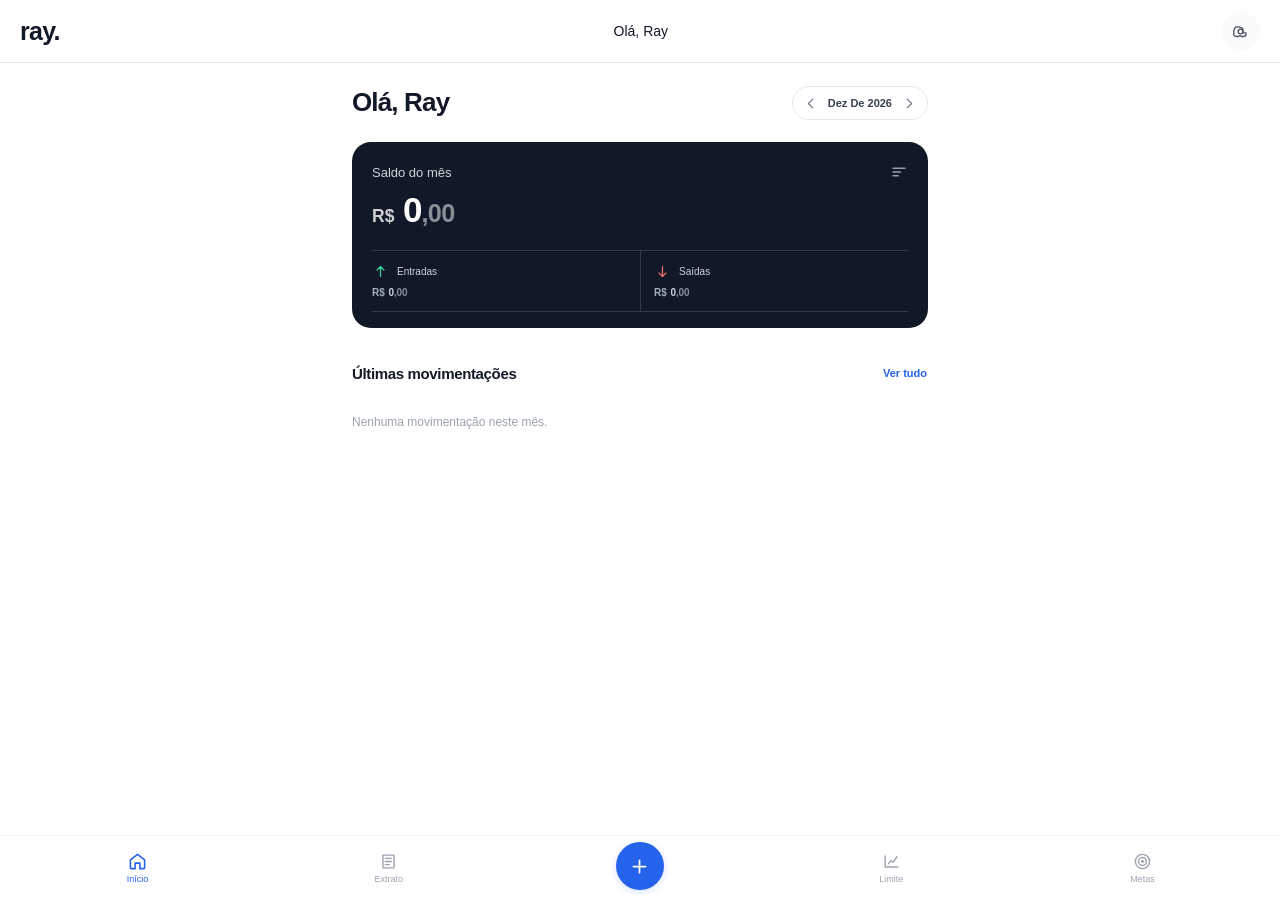
==== commit 56122fd0: "Add standalone screen title to native app header" ====
--- a/index.html
+++ b/index.html
@@ -20,6 +20,7 @@
   <div class="app-shell">
     <header class="app-header">
       <a class="brand" href="#resumo" data-tab-link="resumo" aria-label="ray. Início">ray.</a>
+      <span class="header-screen-title" id="header-screen-title">Olá, Ray</span>
       <details class="backup-menu" id="backup-menu">
         <summary aria-label="Backup e configurações">
           <svg viewBox="0 0 24 24" aria-hidden="true"><circle cx="12" cy="12" r="3"/><path d="M19.4 15a1.7 1.7 0 0 0 .3 1.9l.1.1-1.6 2.7-.2-.1a1.7 1.7 0 0 0-1.8.2l-.2.1h-3.2l-.1-.2a1.7 1.7 0 0 0-1.5-1h-.2a1.7 1.7 0 0 0-1.5 1l-.1.2H6.2L6 19.7a1.7 1.7 0 0 0-1.8-.2l-.2.1-1.6-2.7.1-.1a1.7 1.7 0 0 0 .3-1.9l-.1-.2v-3.2l.2-.1a1.7 1.7 0 0 0 .8-1.7l-.1-.2 1.6-2.7.2.1a1.7 1.7 0 0 0 1.8-.2l.2-.1h3.2l.1.2a1.7 1.7 0 0 0 1.7.8l.2-.1 2.7 1.6-.1.2a1.7 1.7 0 0 0 .2 1.8l.1.2v3.2z" transform="translate(1 0) scale(.92)"/></svg>
--- a/assets/css/styles.css
+++ b/assets/css/styles.css
@@ -969,4 +969,16 @@
     animation-iteration-count: 1 !important;
     transition-duration: .01ms !important;
   }
-}+}
+/* iOS tactile surfaces: no accidental text selection or tap flash. */
+.balance-card,
+.movement-row,
+.goal-card,
+.bottom-tabs,
+.tab-button,
+.tab-add {
+  -webkit-tap-highlight-color: transparent;
+  -webkit-touch-callout: none;
+  user-select: none;
+  -webkit-user-select: none;
+}
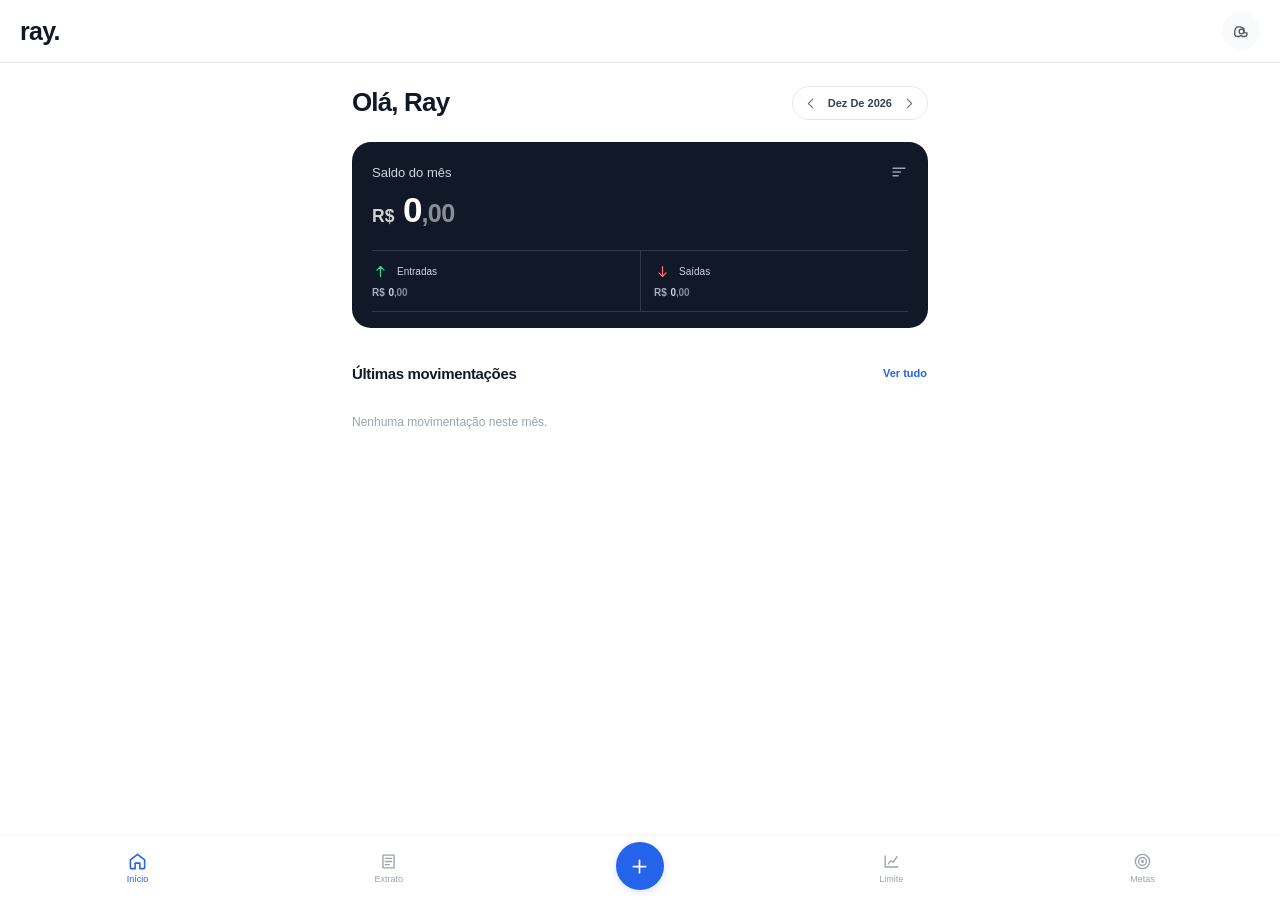
==== commit 85890575: "Refresh iOS app asset cache version" ====
--- a/index.html
+++ b/index.html
@@ -12,9 +12,9 @@
   <title>ray. — Meu financeiro</title>
   <link rel="icon" href="assets/img/favicon.svg" type="image/svg+xml">
   <link rel="apple-touch-icon" sizes="180x180" href="assets/img/apple-touch-icon.png">
-  <link rel="manifest" href="manifest.json">
-  <link rel="stylesheet" href="assets/css/styles.css?v=20261119-native-ios">
-  <script defer src="assets/js/main.js?v=20261119-native-ios"></script>
+  <link rel="manifest" href="manifest.json?v=20261118-ios-native-final">
+  <link rel="stylesheet" href="assets/css/styles.css?v=20261118-ios-native-final">
+  <script defer src="assets/js/main.js?v=20261118-ios-native-final"></script>
 </head>
 <body>
   <div class="app-shell">
--- a/assets/css/styles.css
+++ b/assets/css/styles.css
@@ -108,6 +108,7 @@
   border-bottom: 1px solid rgba(229, 231, 235, .8);
   background: #FFFFFF;
 }
+.header-screen-title { display: none; color: #111827; font-size: 17px; line-height: 1.2; font-weight: 650; letter-spacing: -.35px; }
 .brand {
   display: inline-block;
   color: #111827;
@@ -928,6 +929,8 @@
 
 /* Standalone iOS: compact app chrome, native safe-area spacing. */
 @media (display-mode: standalone) {
+  .brand { display: none; }
+  .header-screen-title { display: block; }
   .app-header {
     min-height: 52px;
     padding-top: calc(8px + env(safe-area-inset-top));
